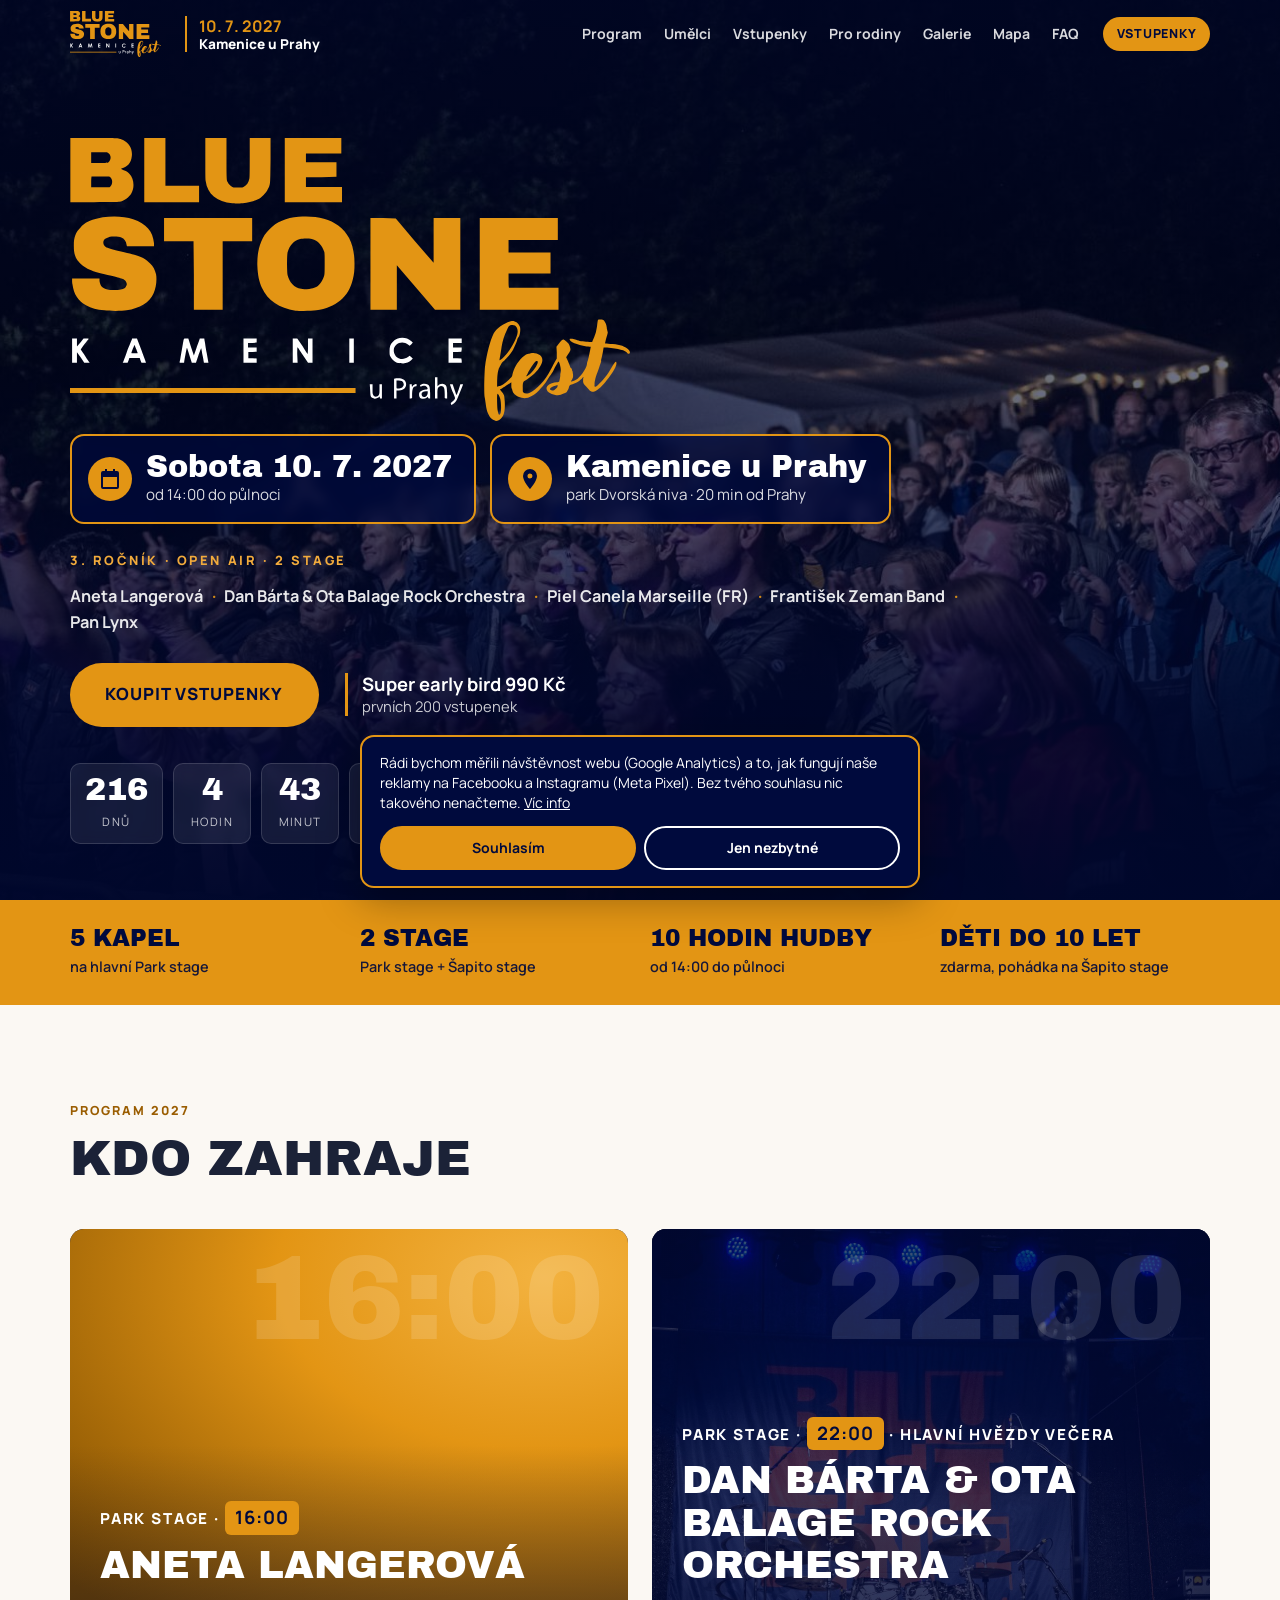
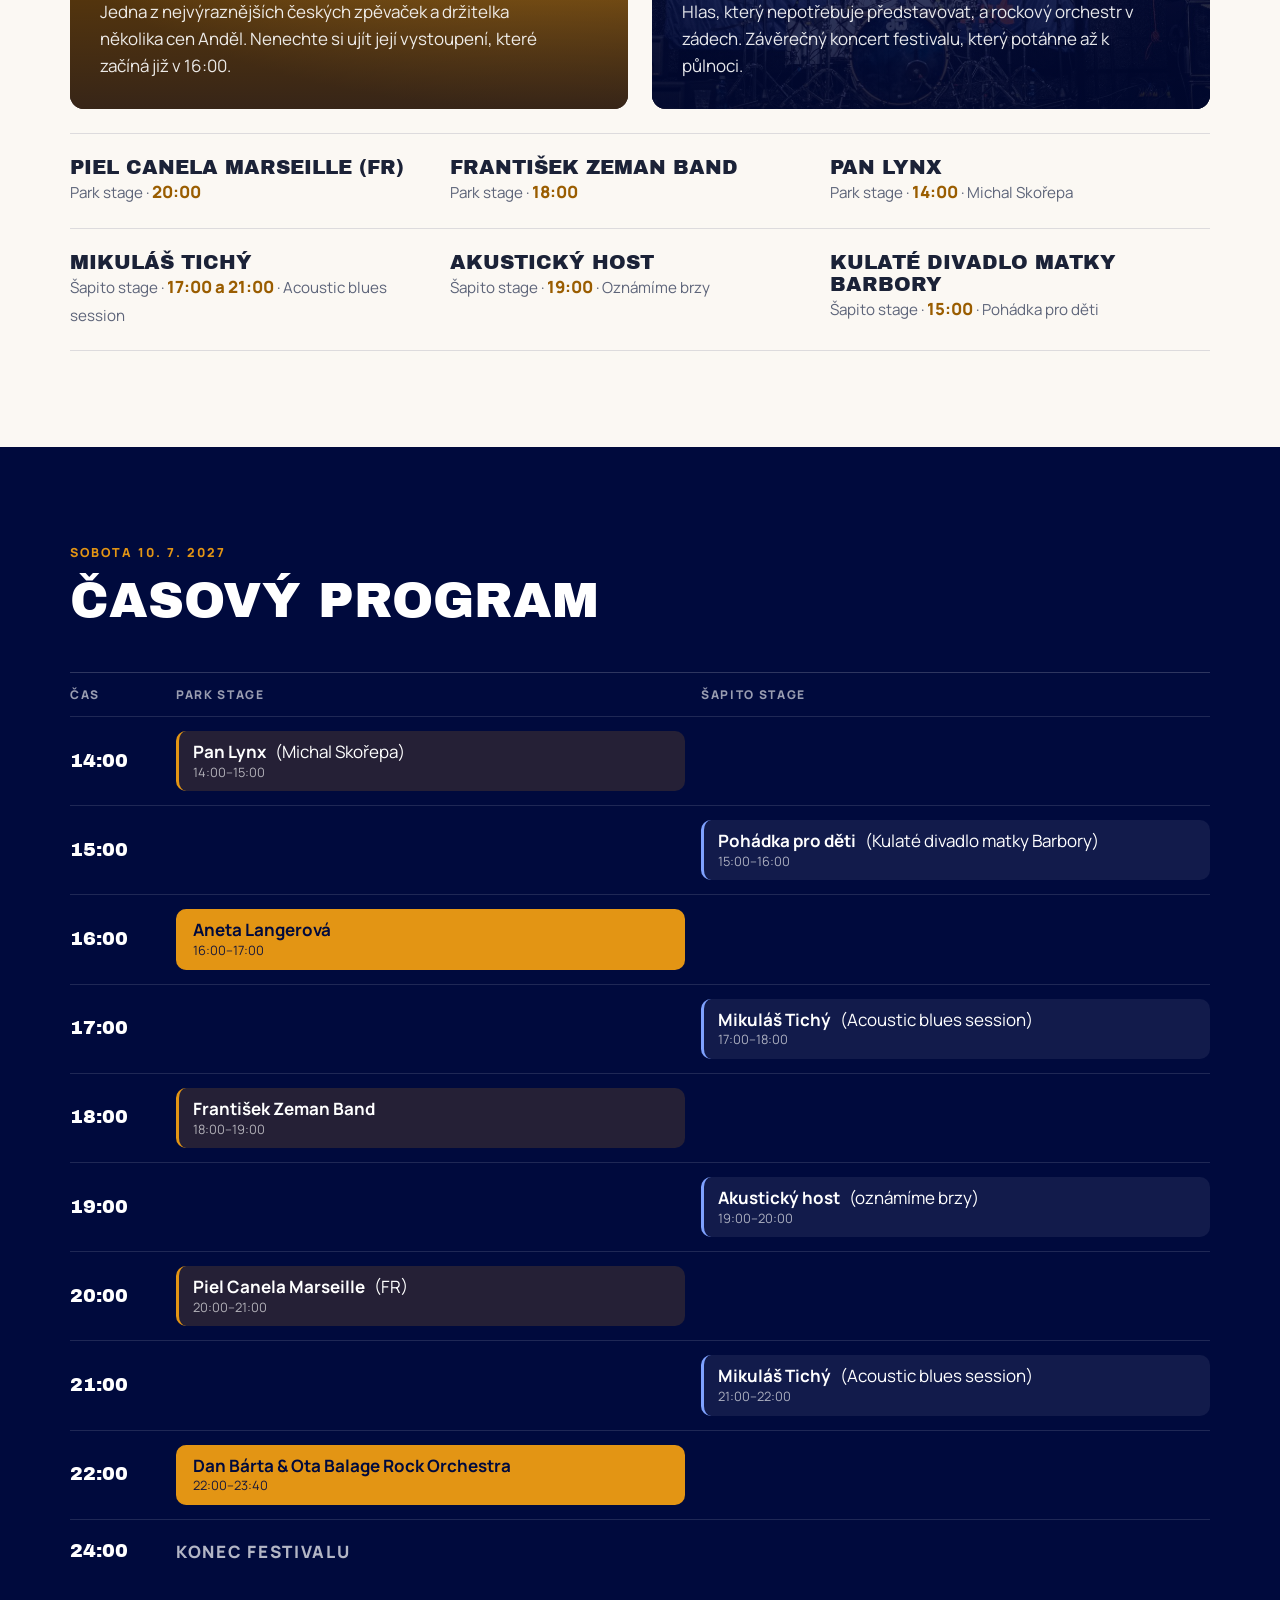
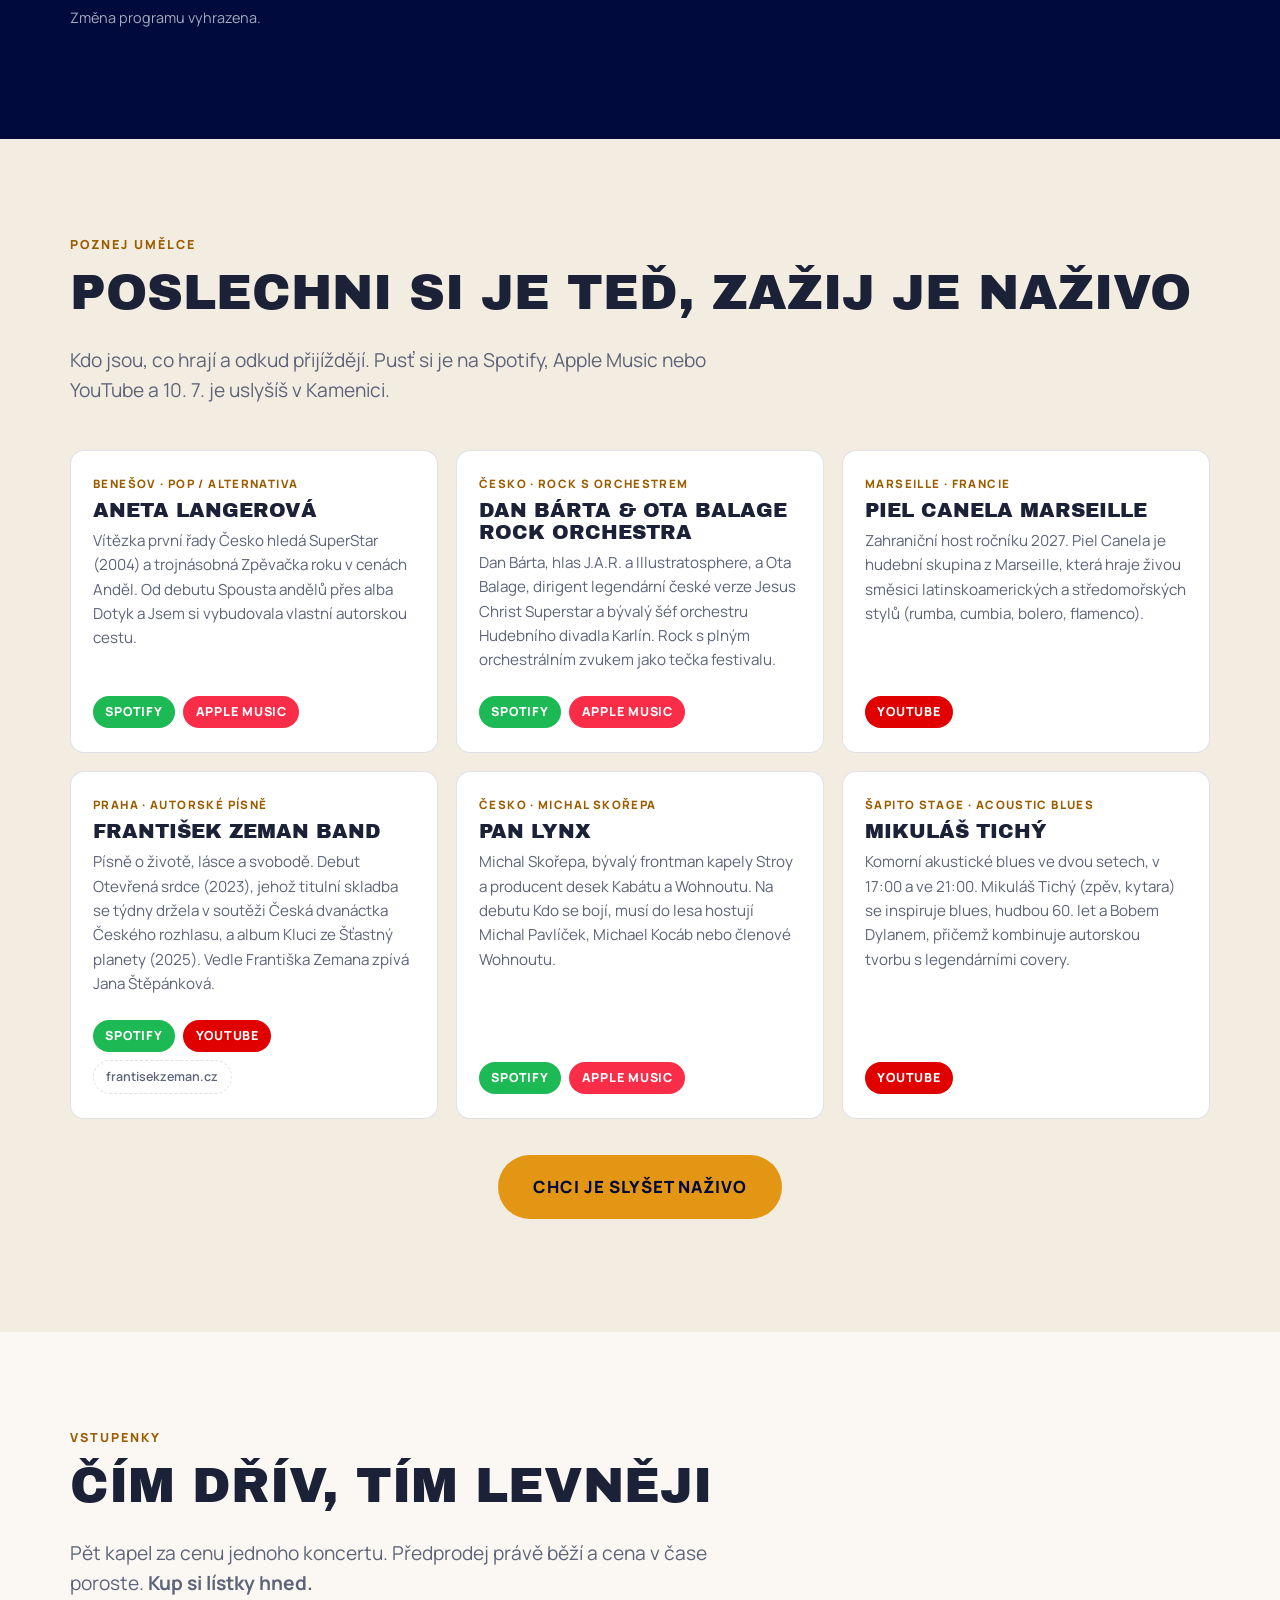
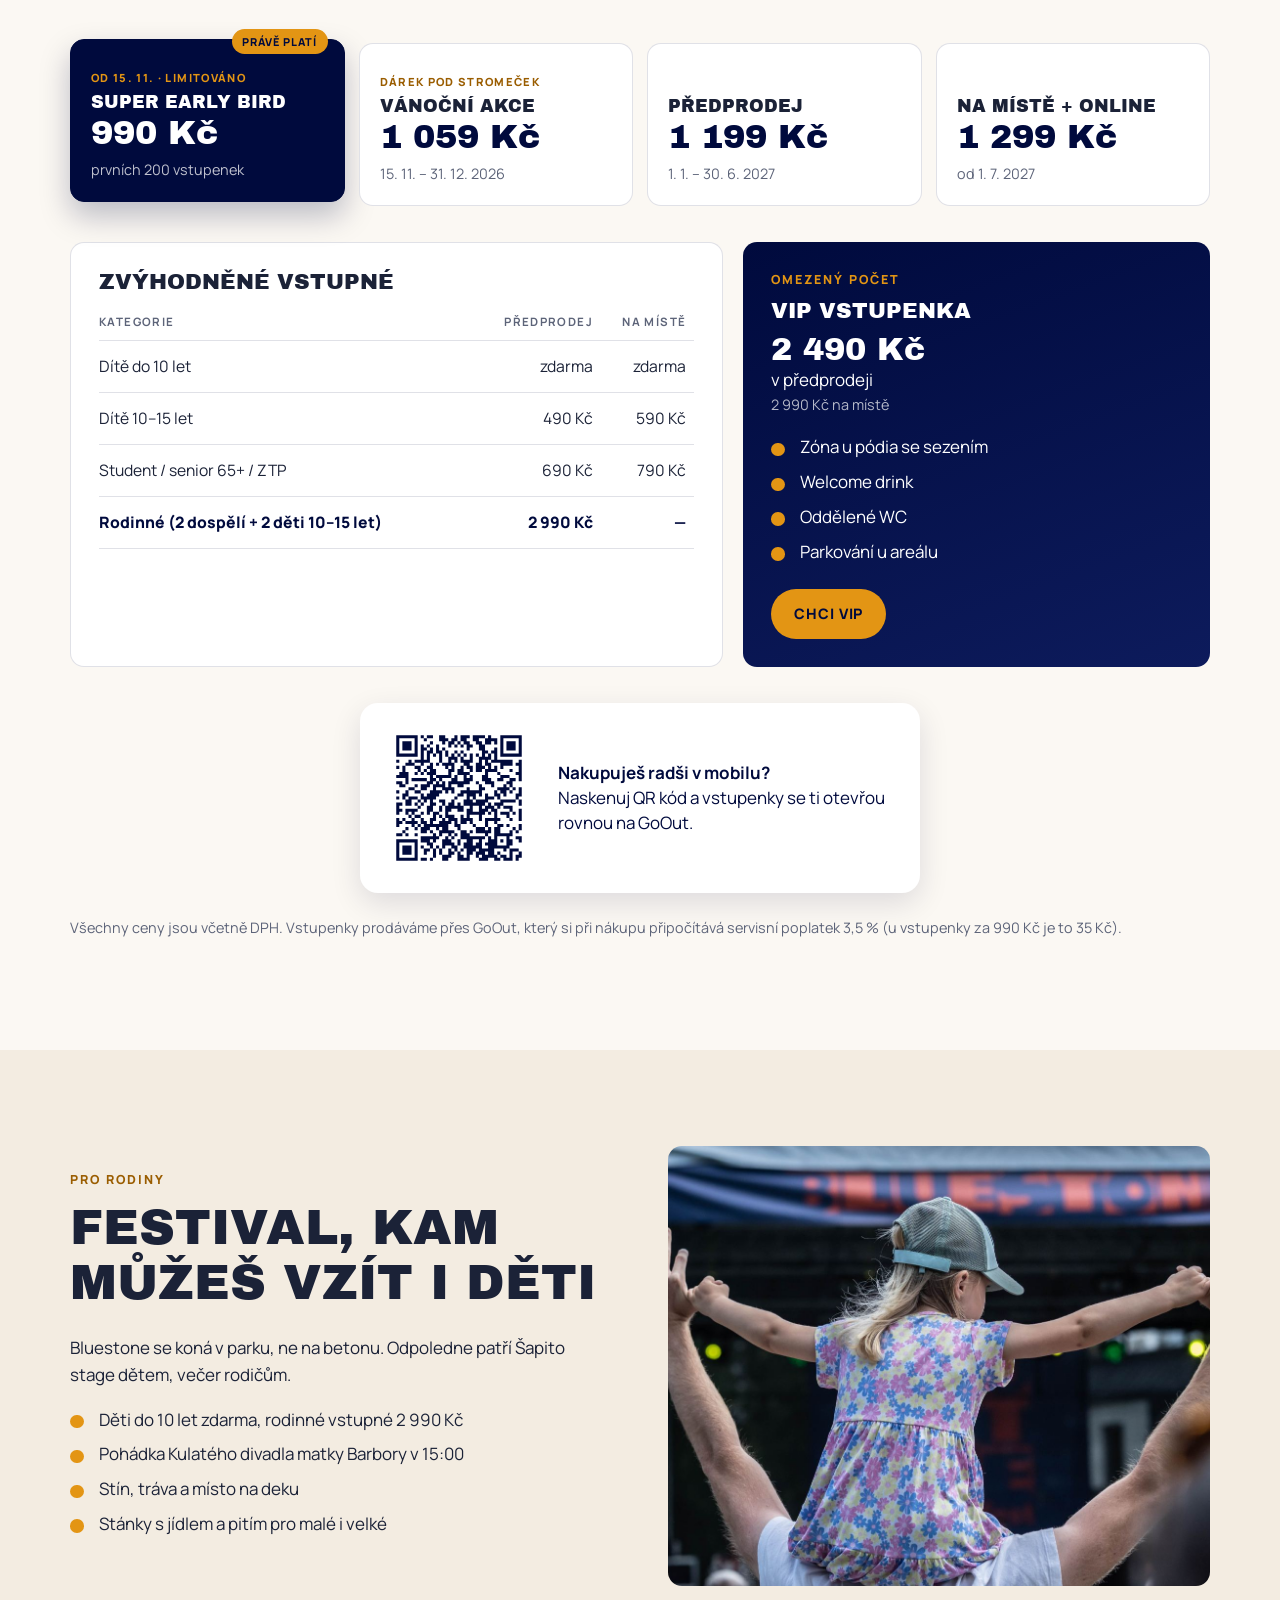
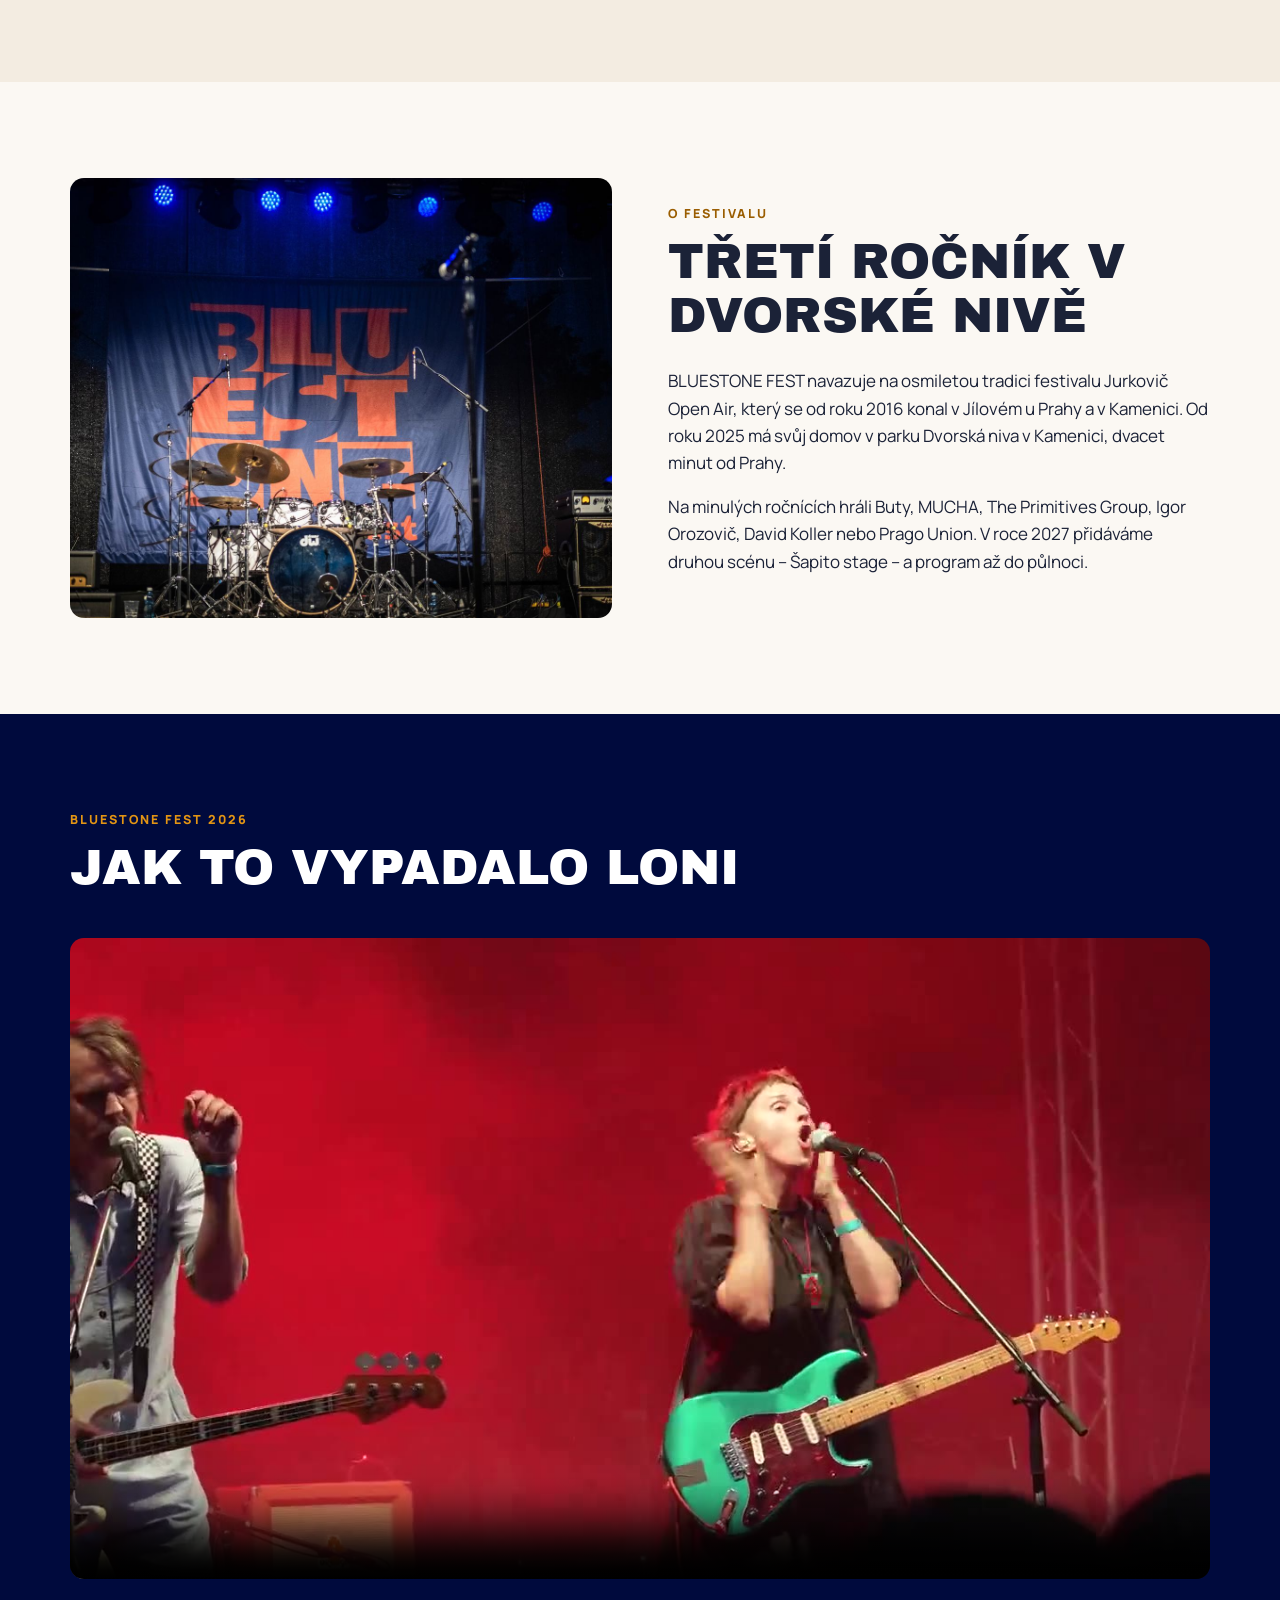
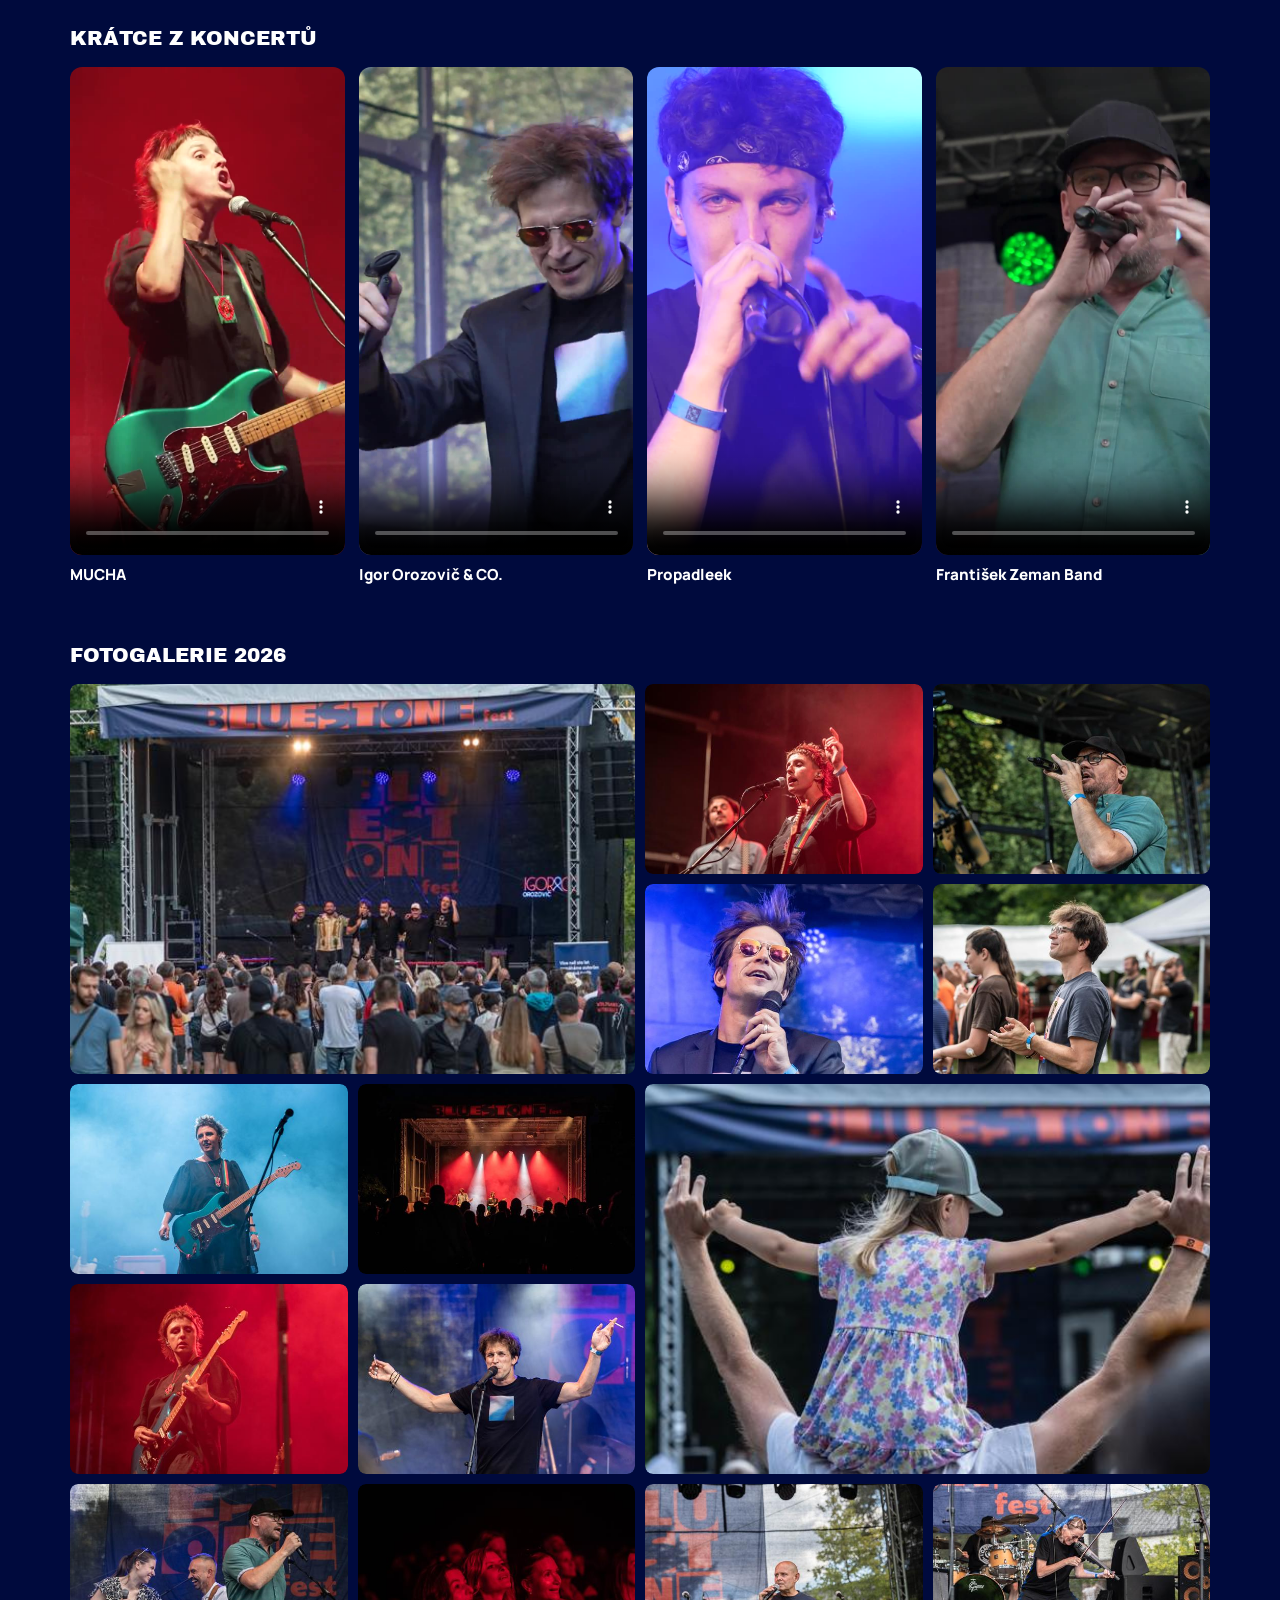
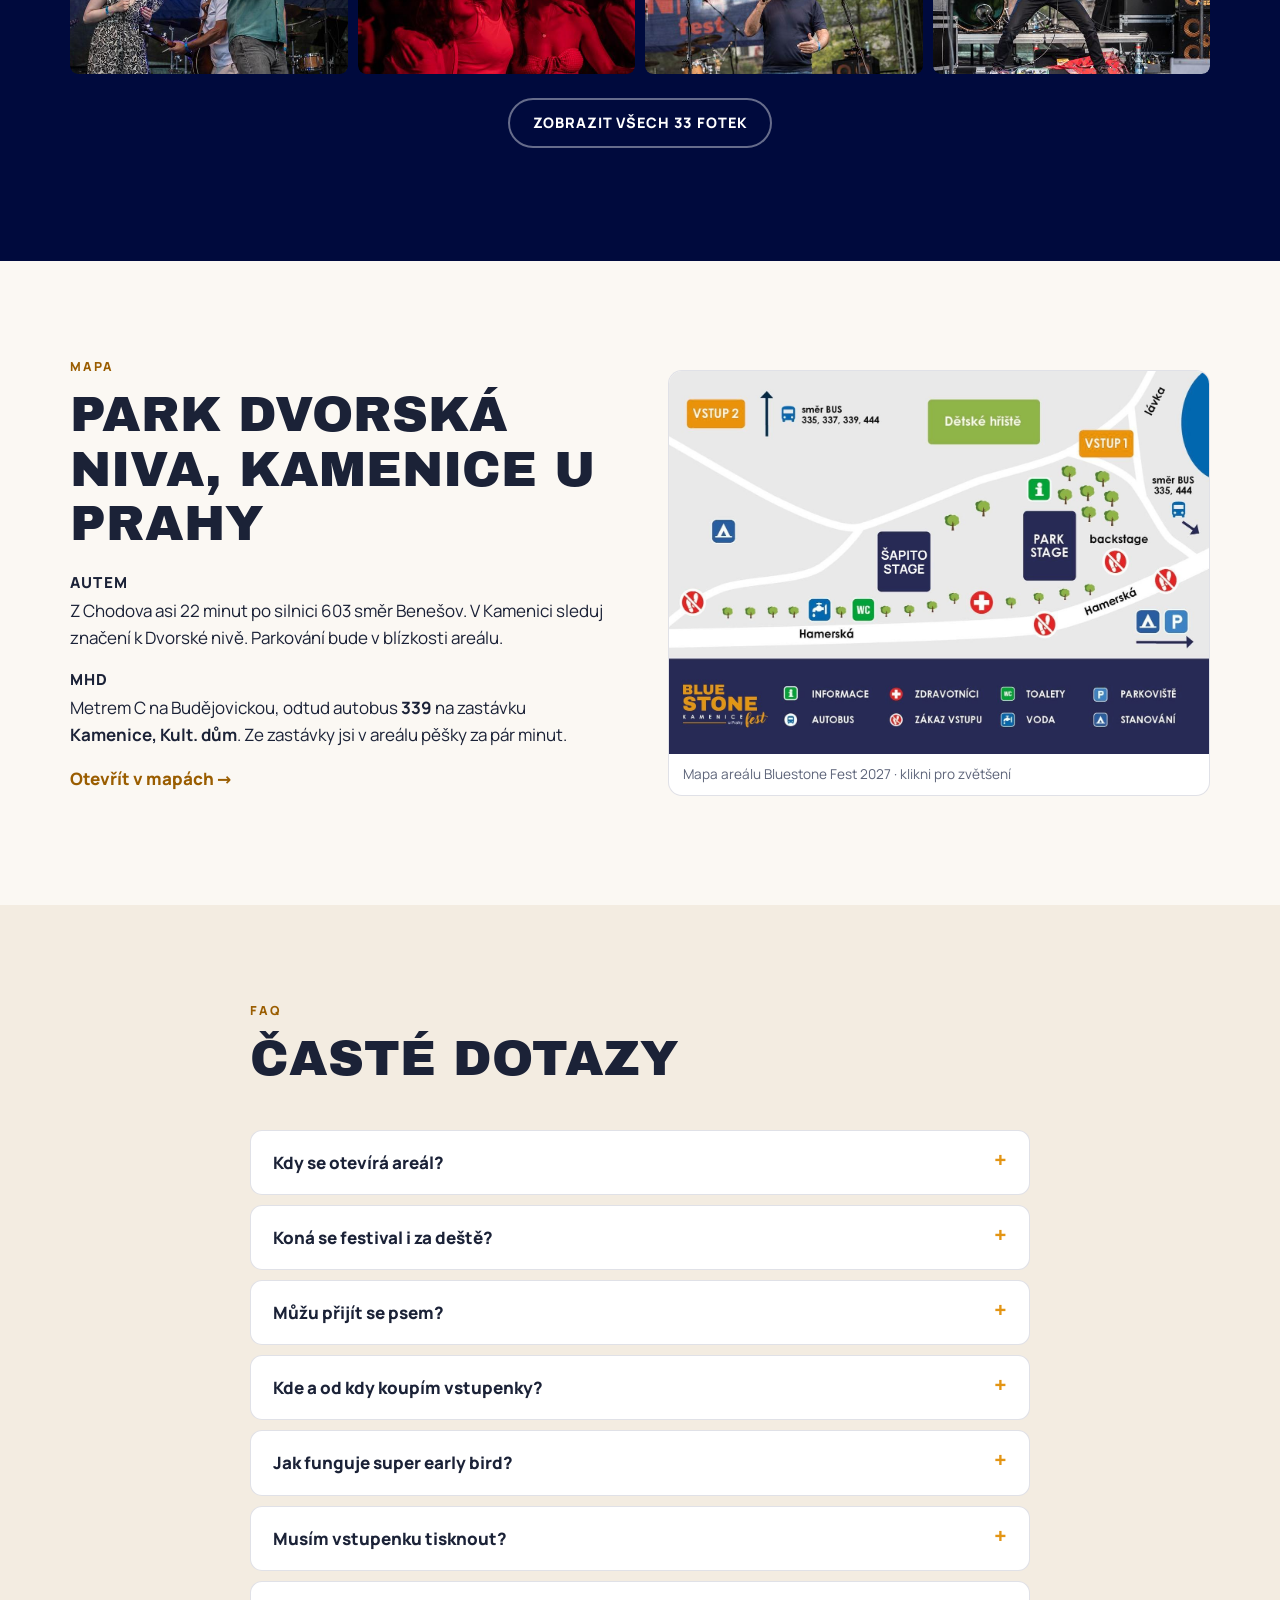
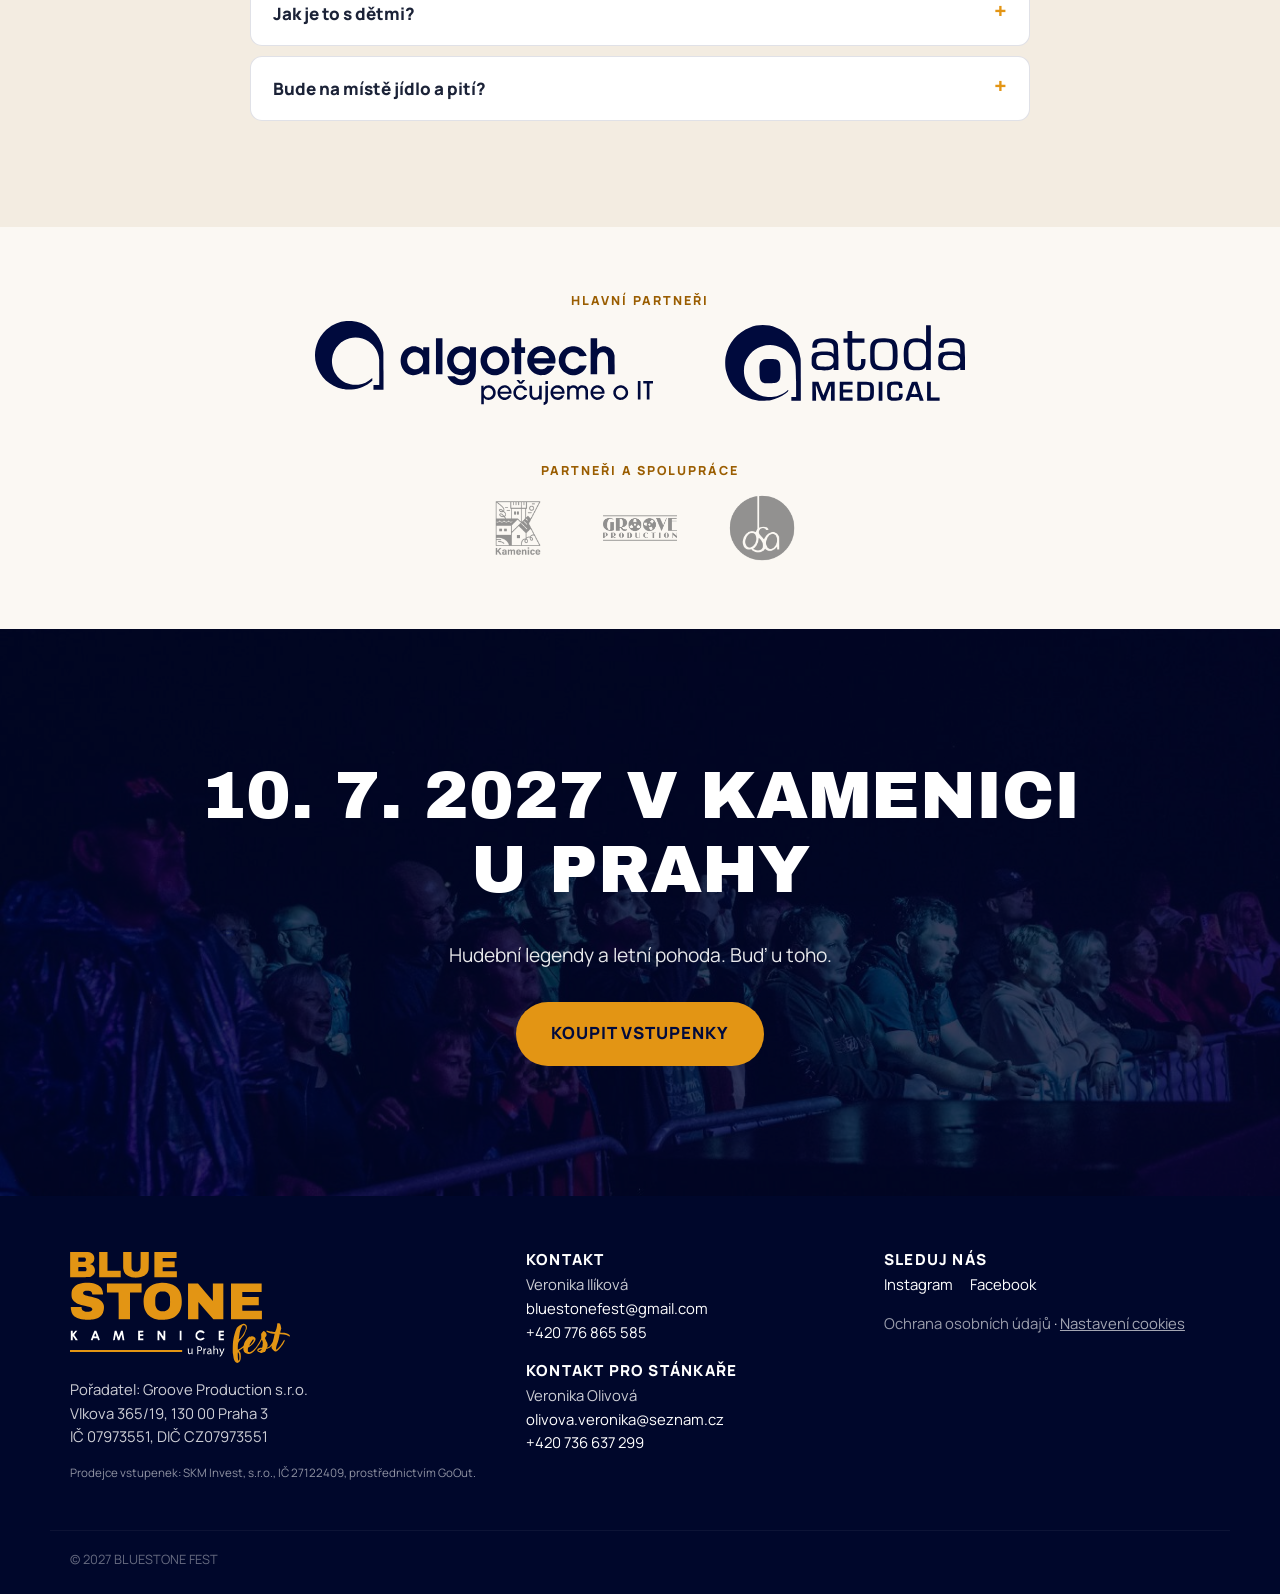
==== index.html @ d15784a5 "Mikuláš Tichý: představení a odkaz na YouTube Co-Authored-By: Claude Opus 5.5 <noreply@anthropic.com" ====
<!doctype html>
<html lang="cs">
<head>
<meta charset="utf-8">
<meta name="viewport" content="width=device-width, initial-scale=1">
<title>Bluestone Fest 2027 – hudební festival 10. 7. 2027, Kamenice u Prahy</title>
<meta name="description" content="Open-air festival v parku Dvorská niva v Kamenici u Prahy, sobota 10. 7. 2027. Aneta Langerová, Dan Bárta &amp; Ota Balage Rock Orchestra a další. Děti do 10 let zdarma.">
<link rel="canonical" href="https://bluestonefest.cz/">
<meta name="robots" content="index, follow, max-image-preview:large">
<meta property="og:locale" content="cs_CZ">
<meta property="og:site_name" content="Bluestone Fest">
<meta property="og:type" content="website">
<meta property="og:url" content="https://bluestonefest.cz/">
<meta property="og:title" content="Bluestone Fest 2027 · 10. 7. 2027 · Kamenice u Prahy">
<meta property="og:description" content="Aneta Langerová, Dan Bárta &amp; Ota Balage Rock Orchestra a další. Předprodej od 15. 11. 2026 v 8:00, super early bird 990 Kč – jen 200 vstupenek.">
<meta property="og:image" content="https://bluestonefest.cz/assets/og.jpg">
<meta property="og:image:width" content="1200">
<meta property="og:image:height" content="630">
<meta property="og:image:alt" content="Bluestone Fest 2027 – 10. 7. 2027, Kamenice u Prahy">
<meta name="twitter:card" content="summary_large_image">
<meta name="twitter:title" content="Bluestone Fest 2027 · 10. 7. 2027 · Kamenice u Prahy">
<meta name="twitter:description" content="Open-air festival v Dvorské nivě. Vstupenky od 990 Kč, předprodej od 15. 11. 2026.">
<meta name="twitter:image" content="https://bluestonefest.cz/assets/og.jpg">
<meta name="theme-color" content="#000a3d">
<link rel="icon" href="/assets/icons/icon-192.png" sizes="192x192" type="image/png">
<link rel="icon" href="/assets/icons/favicon-32.png" sizes="32x32" type="image/png">
<link rel="icon" href="/assets/favicon.svg" type="image/svg+xml">
<link rel="apple-touch-icon" href="assets/icons/apple-touch-icon.png">
<link rel="manifest" href="site.webmanifest">
<link rel="preload" as="image" href="assets/img/266.jpg">
<link rel="preload" href="assets/fonts/archivo-black-latin.woff2" as="font" type="font/woff2" crossorigin>
<link rel="preload" href="assets/fonts/manrope-latin.woff2" as="font" type="font/woff2" crossorigin>
<link rel="stylesheet" href="fonts.css?v=20261031">
<link rel="stylesheet" href="styles.css?v=20261114b">
<script type="application/ld+json">
{
 "@context": "https://schema.org",
 "@type": "MusicEvent",
 "name": "Bluestone Fest 2027",
 "url": "https://bluestonefest.cz/",
 "description": "3. ročník open-air hudebního festivalu v parku Dvorská niva v Kamenici u Prahy (okres Praha-východ), sobota 10. 7. 2027. Dvě stage, program od 14:00 do půlnoci, děti do 10 let zdarma, pohádka pro děti. Vstupenky prodává GoOut.",
 "startDate": "2027-07-10T14:00:00+02:00",
 "endDate": "2027-07-11T00:00:00+02:00",
 "eventStatus": "https://schema.org/EventScheduled",
 "eventAttendanceMode": "https://schema.org/OfflineEventAttendanceMode",
 "inLanguage": "cs",
 "location": {
  "@type": "Place",
  "name": "Park Dvorská niva",
  "address": {
   "@type": "PostalAddress",
   "addressLocality": "Kamenice",
   "postalCode": "251 68",
   "addressRegion": "Středočeský kraj",
   "addressCountry": "CZ"
  }
 },
 "image": [
  "https://bluestonefest.cz/assets/og.jpg",
  "https://bluestonefest.cz/assets/img/223.jpg"
 ],
 "performer": [
  {
   "@type": "Person",
   "name": "Aneta Langerová"
  },
  {
   "@type": "MusicGroup",
   "name": "Dan Bárta & Ota Balage Rock Orchestra"
  },
  {
   "@type": "MusicGroup",
   "name": "Piel Canela Marseille"
  },
  {
   "@type": "MusicGroup",
   "name": "František Zeman Band",
   "sameAs": [
    "https://frantisekzeman.cz",
    "https://open.spotify.com/artist/41SgSfjnSL9W93amyN30Qu"
   ]
  },
  {
   "@type": "MusicGroup",
   "name": "Pan Lynx"
  },
  {
   "@type": "Person",
   "name": "Mikuláš Tichý"
  }
 ],
 "organizer": {
  "@type": "Organization",
  "name": "Groove Production s.r.o.",
  "url": "https://bluestonefest.cz/",
  "email": "bluestonefest@gmail.com",
  "telephone": "+420776865585",
  "sameAs": [
   "https://www.facebook.com/bluestonefest",
   "https://www.instagram.com/bluestone_fest/"
  ]
 },
 "offers": [
  {
   "@type": "Offer",
   "name": "Super early bird (prvních 200 vstupenek)",
   "price": "990",
   "priceCurrency": "CZK",
   "validFrom": "2026-11-15T08:00:00+01:00",
   "validThrough": "2026-12-31T23:59:59+01:00",
   "availability": "https://schema.org/InStock",
   "url": "https://goout.net/cs/bluestone-fest/szlimpy/"
  },
  {
   "@type": "Offer",
   "name": "Vánoční akce",
   "price": "1059",
   "priceCurrency": "CZK",
   "validFrom": "2026-11-15T08:00:00+01:00",
   "validThrough": "2026-12-31T23:59:59+01:00",
   "availability": "https://schema.org/InStock",
   "url": "https://goout.net/cs/bluestone-fest/szlimpy/"
  },
  {
   "@type": "Offer",
   "name": "Předprodej",
   "price": "1199",
   "priceCurrency": "CZK",
   "validFrom": "2027-01-01T00:00:00+01:00",
   "validThrough": "2027-06-30T23:59:59+02:00",
   "availability": "https://schema.org/InStock",
   "url": "https://goout.net/cs/bluestone-fest/szlimpy/"
  },
  {
   "@type": "Offer",
   "name": "Na místě a online",
   "price": "1299",
   "priceCurrency": "CZK",
   "validFrom": "2027-07-01T00:00:00+02:00",
   "validThrough": "2027-07-10T23:59:59+02:00",
   "availability": "https://schema.org/InStock",
   "url": "https://goout.net/cs/bluestone-fest/szlimpy/"
  },
  {
   "@type": "Offer",
   "name": "VIP vstupenka",
   "price": "2490",
   "priceCurrency": "CZK",
   "validFrom": "2026-11-15T08:00:00+01:00",
   "validThrough": "2027-06-30T23:59:59+02:00",
   "availability": "https://schema.org/InStock",
   "url": "https://goout.net/cs/bluestone-fest/szlimpy/"
  },
  {
   "@type": "Offer",
   "name": "Rodinné vstupné (2 dospělí + 2 děti 10–15 let)",
   "price": "2990",
   "priceCurrency": "CZK",
   "validFrom": "2026-11-15T08:00:00+01:00",
   "validThrough": "2027-06-30T23:59:59+02:00",
   "availability": "https://schema.org/InStock",
   "url": "https://goout.net/cs/bluestone-fest/szlimpy/"
  },
  {
   "@type": "Offer",
   "name": "Dítě 10–15 let",
   "price": "490",
   "priceCurrency": "CZK",
   "validFrom": "2026-11-15T08:00:00+01:00",
   "validThrough": "2027-06-30T23:59:59+02:00",
   "availability": "https://schema.org/InStock",
   "url": "https://goout.net/cs/bluestone-fest/szlimpy/"
  },
  {
   "@type": "Offer",
   "name": "Student / senior 65+ / ZTP",
   "price": "690",
   "priceCurrency": "CZK",
   "validFrom": "2026-11-15T08:00:00+01:00",
   "validThrough": "2027-06-30T23:59:59+02:00",
   "availability": "https://schema.org/InStock",
   "url": "https://goout.net/cs/bluestone-fest/szlimpy/"
  }
 ],
 "isAccessibleForFree": false,
 "keywords": "Bluestone Fest, Bluestone festival, festival Kamenice, open-air festival u Prahy, Aneta Langerová, Dan Bárta"
}
</script>
<script type="application/ld+json">
{"@context": "https://schema.org", "@graph": [{"@type": "WebSite", "@id": "https://bluestonefest.cz/#web", "name": "Bluestone Fest", "alternateName": ["Bluestone festival", "Bluestone Fest Kamenice"], "url": "https://bluestonefest.cz/", "inLanguage": "cs", "publisher": {"@id": "https://bluestonefest.cz/#org"}}, {"@type": "Organization", "@id": "https://bluestonefest.cz/#org", "name": "Bluestone Fest", "url": "https://bluestonefest.cz/", "logo": "https://bluestonefest.cz/assets/icons/icon-192.png", "email": "bluestonefest@gmail.com",
  "telephone": "+420776865585", "sameAs": ["https://www.facebook.com/bluestonefest", "https://www.instagram.com/bluestone_fest/"]}]}
</script>
<script type="application/ld+json">
{"@context": "https://schema.org", "@type": "FAQPage", "mainEntity": [
  {"@type": "Question", "name": "Kdy se otevírá areál?", "acceptedAnswer": {"@type": "Answer", "text": "Program začíná ve 14:00. Přesný čas otevření brány zveřejníme v červnu 2027."}},
  {"@type": "Question", "name": "Koná se festival i za deště?", "acceptedAnswer": {"@type": "Answer", "text": "Ano, festival se koná za každého počasí. Šapito stage je pod stanem."}},
  {"@type": "Question", "name": "Můžu přijít se psem?", "acceptedAnswer": {"@type": "Answer", "text": "Domlouváme s městem Kamenice, informaci doplníme."}},
  {"@type": "Question", "name": "Kde a od kdy koupím vstupenky?", "acceptedAnswer": {"@type": "Answer", "text": "Předprodej startuje 15. 11. 2026 v 8:00 a vstupenky prodáváme přes GoOut. Odkaz na nákup najdeš na bluestonefest.cz v sekci Vstupenky."}},
  {"@type": "Question", "name": "Jak funguje super early bird?", "acceptedAnswer": {"@type": "Answer", "text": "Od 15. 11. 2026 stojí prvních 200 vstupenek 990 Kč. Po vyprodání limitu platí cena vánoční akce 1 059 Kč do 31. 12. 2026."}},
  {"@type": "Question", "name": "Musím vstupenku tisknout?", "acceptedAnswer": {"@type": "Answer", "text": "Nemusíš. Vstupenka ti přijde e-mailem jako PDF a u vstupu ji stačí ukázat v mobilu."}},
  {"@type": "Question", "name": "Jak je to s dětmi?", "acceptedAnswer": {"@type": "Answer", "text": "Děti do 10 let mají vstup zdarma. Pro děti od 10 do 15 let je zlevněná vstupenka za 490 Kč v předprodeji. Pro 2 dospělé a 2 děti od 10 do 15 let je rodinné vstupné za 2 990 Kč. Odpoledne je pro děti připravená pohádka na Šapito stage."}},
  {"@type": "Question", "name": "Bude na místě jídlo a pití?", "acceptedAnswer": {"@type": "Answer", "text": "Ano, stánky s jídlem a pitím všeho druhu, pro malé i velké."}}
]}
</script>
</head>
<body>

<header class="nav" id="top">
  <div class="wrap nav__in">
    <a href="#top" class="brand" aria-label="Bluestone Fest – na začátek"><img src="assets/logo.svg" alt="Bluestone Fest" width="92" height="46"></a>
    <a href="#misto" class="nav__date" aria-label="Sobota 10. 7. 2027, Kamenice u Prahy"><b>10. 7. 2027</b>Kamenice u Prahy</a>
    <nav class="nav__links" aria-label="Hlavní menu">
      <a href="#lineup">Program</a>
      <a href="#umelci">Umělci</a>
      <a href="#vstupenky">Vstupenky</a>
      <a href="#rodiny">Pro rodiny</a>
      <a href="#galerie">Galerie</a>
      <a href="#misto">Mapa</a>
      <a href="#faq">FAQ</a>
    </nav>
    <a class="btn btn--sm" data-ticket href="#predprodej">Předprodej 15. 11.</a>
    <button class="nav__burger" aria-label="Otevřít menu" aria-expanded="false"><span></span><span></span></button>
  </div>
</header>

<main>

<!-- HERO -->
<section class="hero">
  <div class="hero__bg" style="background-image:url('assets/img/266.jpg')"></div>
  <div class="wrap hero__in">
    <h1 class="hero__logo"><img src="assets/logo.svg" alt="Bluestone Fest 2027 – hudební festival 10. 7. 2027 v Kamenici u Prahy" width="560" height="283"></h1>
    <div class="ww">
      <div class="ww__item"><span class="ww__ico"><svg viewBox="0 0 24 24" width="24" height="24" fill="currentColor" aria-hidden="true"><path d="M7 2v2H5a2 2 0 0 0-2 2v14a2 2 0 0 0 2 2h14a2 2 0 0 0 2-2V6a2 2 0 0 0-2-2h-2V2h-2v2H9V2H7zm12 8v10H5V10h14z"/></svg></span><div><b>Sobota 10. 7. 2027</b><span>od 14:00 do půlnoci</span></div></div>
      <a class="ww__item" href="#misto"><span class="ww__ico"><svg viewBox="0 0 24 24" width="24" height="24" fill="currentColor" aria-hidden="true"><path d="M12 2a7 7 0 0 0-7 7c0 5.25 7 13 7 13s7-7.75 7-13a7 7 0 0 0-7-7zm0 9.5A2.5 2.5 0 1 1 12 6.5a2.5 2.5 0 0 1 0 5z"/></svg></span><div><b>Kamenice u Prahy</b><span>park Dvorská niva · 20 min od Prahy</span></div></a>
    </div>
    <p class="hero__kicker">3. ročník · open air · 2 stage</p>
    <p class="hero__heads">Aneta Langerová <i>·</i> Dan Bárta &amp; Ota Balage Rock Orchestra <i>·</i> Piel Canela Marseille (FR) <i>·</i> František Zeman Band <i>·</i> Pan Lynx</p>
    <div class="hero__cta">
      <a class="btn btn--big" data-ticket href="#predprodej">Chci vědět o předprodeji</a>
      <div class="hero__offer" data-phase-banner>
        <b>Předprodej od 15. 11. 2026 v 8:00</b>
        <span>super early bird 990 Kč · jen 200 vstupenek</span>
      </div>
    </div>
    <div class="count" aria-label="Odpočet do festivalu">
      <div><b data-cd="d">–</b><span>dnů</span></div>
      <div><b data-cd="h">–</b><span>hodin</span></div>
      <div><b data-cd="m">–</b><span>minut</span></div>
      <div><b data-cd="s">–</b><span>vteřin</span></div>
    </div>
  </div>
</section>

<!-- VALUE STRIP -->
<section class="strip">
  <div class="wrap strip__in">
    <div><b>5 kapel</b><span>na hlavní Park stage</span></div>
    <div><b>2 stage</b><span>Park stage + Šapito stage</span></div>
    <div><b>10 hodin hudby</b><span>od 14:00 do půlnoci</span></div>
    <div><b>Děti do 10 let</b><span>zdarma, pohádka na Šapito stage</span></div>
  </div>
</section>

<!-- LINEUP -->
<section class="sec" id="lineup">
  <div class="wrap">
    <header class="sec__head">
      <p class="eyebrow">Program 2027</p>
      <h2>Kdo zahraje</h2>
    </header>

    <div class="heads">
      <article class="head head--a">
        <div class="head__img head__img--a"></div>
        <div class="head__txt">
          <p class="head__time">Park stage · <strong>16:00</strong></p>
          <h3>Aneta Langerová</h3>
          <p>Jedna z nejvýraznějších českých zpěvaček a držitelka několika cen Anděl. Nenechte si ujít její vystoupení, které začíná již v 16:00.</p>
        </div>
      </article>
      <article class="head head--b">
        <div class="head__img head__img--b"></div>
        <div class="head__txt">
          <p class="head__time">Park stage · <strong>22:00</strong> · hlavní hvězdy večera</p>
          <h3>Dan Bárta &amp; Ota Balage Rock Orchestra</h3>
          <p>Hlas, který nepotřebuje představovat, a rockový orchestr v zádech. Závěrečný koncert festivalu, který potáhne až k půlnoci.</p>
        </div>
      </article>
    </div>

    <ul class="acts">
      <li><b>Piel Canela Marseille (FR)</b><span>Park stage · <strong>20:00</strong></span></li>
      <li><b>František Zeman Band</b><span>Park stage · <strong>18:00</strong></span></li>
      <li><b>Pan Lynx</b><span>Park stage · <strong>14:00</strong> · Michal Skořepa</span></li>
      <li><b>Mikuláš Tichý</b><span>Šapito stage · <strong>17:00 a 21:00</strong> · Acoustic blues session</span></li>
      <li><b>Akustický host</b><span>Šapito stage · <strong>19:00</strong> · Oznámíme brzy</span></li>
      <li><b>Kulaté divadlo matky Barbory</b><span>Šapito stage · <strong>15:00</strong> · Pohádka pro děti</span></li>
    </ul>
  </div>
</section>

<!-- PROGRAM -->
<section class="sec sec--dark" id="program">
  <div class="wrap">
    <header class="sec__head">
      <p class="eyebrow">Sobota 10. 7. 2027</p>
      <h2>Časový program</h2>
    </header>
    <div class="tt" role="table" aria-label="Časový program festivalu">
      <div class="tt__cols" role="row">
        <span role="columnheader">Čas</span>
        <span role="columnheader">Park stage</span>
        <span role="columnheader">Šapito stage</span>
      </div>
      <div class="tt__row" role="row"><time role="cell">14:00</time><div role="cell" class="tt__a"><b>Pan Lynx</b> (Michal Skořepa)<small>14:00–15:00</small></div><div role="cell"></div></div>
      <div class="tt__row" role="row"><time role="cell">15:00</time><div role="cell"></div><div role="cell" class="tt__b"><b>Pohádka pro děti</b> (Kulaté divadlo matky Barbory)<small>15:00–16:00</small></div></div>
      <div class="tt__row" role="row"><time role="cell">16:00</time><div role="cell" class="tt__a tt__hl"><b>Aneta Langerová</b><small>16:00–17:00</small></div><div role="cell"></div></div>
      <div class="tt__row" role="row"><time role="cell">17:00</time><div role="cell"></div><div role="cell" class="tt__b"><b>Mikuláš Tichý</b> (Acoustic blues session)<small>17:00–18:00</small></div></div>
      <div class="tt__row" role="row"><time role="cell">18:00</time><div role="cell" class="tt__a"><b>František Zeman Band</b><small>18:00–19:00</small></div><div role="cell"></div></div>
      <div class="tt__row" role="row"><time role="cell">19:00</time><div role="cell"></div><div role="cell" class="tt__b"><b>Akustický host</b> (oznámíme brzy)<small>19:00–20:00</small></div></div>
      <div class="tt__row" role="row"><time role="cell">20:00</time><div role="cell" class="tt__a"><b>Piel Canela Marseille</b> (FR)<small>20:00–21:00</small></div><div role="cell"></div></div>
      <div class="tt__row" role="row"><time role="cell">21:00</time><div role="cell"></div><div role="cell" class="tt__b"><b>Mikuláš Tichý</b> (Acoustic blues session)<small>21:00–22:00</small></div></div>
      <div class="tt__row" role="row"><time role="cell">22:00</time><div role="cell" class="tt__a tt__hl"><b>Dan Bárta &amp; Ota Balage Rock Orchestra</b><small>22:00–23:40</small></div><div role="cell"></div></div>
      <div class="tt__row tt__end" role="row"><time role="cell">24:00</time><div role="cell">Konec festivalu</div><div role="cell"></div></div>
    </div>
    <p class="note">Změna programu vyhrazena.</p>
  </div>
</section>

<!-- ARTISTS -->
<section class="sec sec--sand" id="umelci">
  <div class="wrap">
    <header class="sec__head">
      <p class="eyebrow">Poznej umělce</p>
      <h2>Poslechni si je teď, zažij je naživo</h2>
      <p class="lead">Kdo jsou, co hrají a odkud přijíždějí. Pusť si je na Spotify, Apple Music nebo YouTube a 10. 7. je uslyšíš v Kamenici.</p>
    </header>
    <div class="artists">
      <article class="artist">
        <p class="artist__tag">Benešov · pop / alternativa</p>
        <h3>Aneta Langerová</h3>
        <p>Vítězka první řady Česko hledá SuperStar (2004) a trojnásobná Zpěvačka roku v cenách Anděl. Od debutu Spousta andělů přes alba Dotyk a Jsem si vybudovala vlastní autorskou cestu.</p>
        <div class="artist__links"><a class="lnk lnk--sp" href="https://open.spotify.com/search/Aneta%20Langerov%C3%A1" target="_blank" rel="noopener">Spotify</a><a class="lnk lnk--am" href="https://music.apple.com/cz/artist/aneta-langerov%C3%A1/159351699" target="_blank" rel="noopener">Apple Music</a></div>
      </article>
      <article class="artist">
        <p class="artist__tag">Česko · rock s orchestrem</p>
        <h3>Dan Bárta &amp; Ota Balage Rock Orchestra</h3>
        <p>Dan Bárta, hlas J.A.R. a Illustratosphere, a Ota Balage, dirigent legendární české verze Jesus Christ Superstar a bývalý šéf orchestru Hudebního divadla Karlín. Rock s plným orchestrálním zvukem jako tečka festivalu.</p>
        <div class="artist__links"><a class="lnk lnk--sp" href="https://open.spotify.com/search/Dan%20B%C3%A1rta" target="_blank" rel="noopener">Spotify</a><a class="lnk lnk--am" href="https://music.apple.com/cz/search?term=Dan%20B%C3%A1rta" target="_blank" rel="noopener">Apple Music</a></div>
      </article>
      <article class="artist">
        <p class="artist__tag">Marseille · Francie</p>
        <h3>Piel Canela Marseille</h3>
        <p>Zahraniční host ročníku 2027. Piel Canela je hudební skupina z Marseille, která hraje živou směsici latinskoamerických a středomořských stylů (rumba, cumbia, bolero, flamenco).</p>
        <div class="artist__links"><a class="lnk" style="background:#e00000" href="https://www.youtube.com/watch?v=KZGg4m2XNzM" target="_blank" rel="noopener">YouTube</a></div>
      </article>
      <article class="artist">
        <p class="artist__tag">Praha · autorské písně</p>
        <h3>František Zeman Band</h3>
        <p>Písně o životě, lásce a svobodě. Debut Otevřená srdce (2023), jehož titulní skladba se týdny držela v soutěži Česká dvanáctka Českého rozhlasu, a album Kluci ze Šťastný planety (2025). Vedle Františka Zemana zpívá Jana Štěpánková.</p>
        <div class="artist__links"><a class="lnk lnk--sp" href="https://open.spotify.com/artist/41SgSfjnSL9W93amyN30Qu" target="_blank" rel="noopener">Spotify</a><a class="lnk" style="background:#e00000" href="https://www.youtube.com/channel/UCI8yUsdPgnI4yjeiN0zwKvA" target="_blank" rel="noopener">YouTube</a><a class="lnk lnk--soon" href="https://frantisekzeman.cz" target="_blank" rel="noopener">frantisekzeman.cz</a></div>
      </article>
      <article class="artist">
        <p class="artist__tag">Česko · Michal Skořepa</p>
        <h3>Pan Lynx</h3>
        <p>Michal Skořepa, bývalý frontman kapely Stroy a producent desek Kabátu a Wohnoutu. Na debutu Kdo se bojí, musí do lesa hostují Michal Pavlíček, Michael Kocáb nebo členové Wohnoutu.</p>
        <div class="artist__links"><a class="lnk lnk--sp" href="https://open.spotify.com/search/Pan%20Lynx" target="_blank" rel="noopener">Spotify</a><a class="lnk lnk--am" href="https://music.apple.com/cz/search?term=Pan%20Lynx" target="_blank" rel="noopener">Apple Music</a></div>
      </article>
      <article class="artist">
        <p class="artist__tag">Šapito stage · acoustic blues</p>
        <h3>Mikuláš Tichý</h3>
        <p>Komorní akustické blues ve dvou setech, v 17:00 a ve 21:00. Mikuláš Tichý (zpěv, kytara) se inspiruje blues, hudbou 60. let a Bobem Dylanem, přičemž kombinuje autorskou tvorbu s legendárními covery.</p>
        <div class="artist__links"><a class="lnk" style="background:#e00000" href="https://www.youtube.com/watch?v=72lNBRqxjF4" target="_blank" rel="noopener">YouTube</a></div>
      </article>
    </div>
    <p class="center"><a class="btn btn--big" data-ticket href="#predprodej">Chci je slyšet naživo</a></p>
  </div>
</section>

<!-- TICKETS -->
<section class="sec" id="vstupenky">
  <div class="wrap">
    <header class="sec__head">
      <p class="eyebrow">Vstupenky</p>
      <h2>Čím dřív, tím levněji</h2>
      <p class="lead">Pět kapel za cenu jednoho koncertu. Předprodej začíná <strong>15. 11. 2026 v 8:00</strong>. Cena v čase poroste, neváhej a kup si lístky hned.</p>
    </header>

    <div class="signup" id="predprodej">
      <div class="signup__txt">
        <p class="eyebrow">Start předprodeje 15. 11. 2026 v 8:00</p>
        <h3>Chceš lístky mezi prvními?</h3>
        <p>Nech nám e-mail a ozveme se ti, jakmile předprodej spustíme. Super early bird za 990 Kč je jen pro prvních 200 lidí.</p>
      </div>
      <form class="signup__form" data-signup action="https://script.google.com/macros/s/AKfycbxwUANpuI0SbvmZ2tTiHzQUFEW7sZBiCNBO9zXqb0MHmBhKYmbKO6TqDb_tZFCtmSps/exec" method="POST">
        <input type="text" name="_honey" tabindex="-1" autocomplete="off" class="signup__hp" aria-hidden="true">
        <div class="signup__row">
          <label class="sr" for="su-name">Jméno</label>
          <input id="su-name" type="text" name="jmeno" placeholder="Jméno" autocomplete="name">
          <label class="sr" for="su-email">E-mail</label>
          <input id="su-email" type="email" name="email" placeholder="tvůj@e-mail.cz" required autocomplete="email">
          <button class="btn" type="submit">Dej mi vědět</button>
        </div>
        <label class="signup__ok"><input type="checkbox" name="souhlas" value="ano" required> Souhlasím, aby mě pořadatel kontaktoval ohledně předprodeje vstupenek Bluestone Fest 2027. E-mail nepředáme třetím stranám. <a href="ochrana-osobnich-udaju.html">Ochrana osobních údajů</a></label>
        <p class="signup__msg" data-signup-msg role="status" aria-live="polite"></p>
      </form>
    </div>

    <ol class="waves" data-waves>
      <li data-from="2026-11-15" data-to="2026-12-31">
        <span class="waves__tag">Od 15. 11. · limitováno</span>
        <h3>Super early bird</h3>
        <p class="waves__price">990 Kč</p>
        <p class="waves__when">prvních 200 vstupenek</p>
      </li>
      <li data-from="2026-11-15" data-to="2026-12-31">
        <span class="waves__tag">Dárek pod stromeček</span>
        <h3>Vánoční akce</h3>
        <p class="waves__price">1 059 Kč</p>
        <p class="waves__when">15. 11. – 31. 12. 2026</p>
      </li>
      <li data-from="2027-01-01" data-to="2027-06-30">
        <span class="waves__tag">&nbsp;</span>
        <h3>Předprodej</h3>
        <p class="waves__price">1 199 Kč</p>
        <p class="waves__when">1. 1. – 30. 6. 2027</p>
      </li>
      <li data-from="2027-07-01" data-to="2027-07-10">
        <span class="waves__tag">&nbsp;</span>
        <h3>Na místě + online</h3>
        <p class="waves__price">1 299 Kč</p>
        <p class="waves__when">od 1. 7. 2027</p>
      </li>
    </ol>

    <div class="prices">
      <div class="card">
        <h3>Zvýhodněné vstupné</h3>
        <table class="ptable">
          <thead><tr><th>Kategorie</th><th>Předprodej</th><th>Na místě</th></tr></thead>
          <tbody>
            <tr><td>Dítě do 10 let</td><td>zdarma</td><td>zdarma</td></tr>
            <tr><td>Dítě 10–15 let</td><td>490 Kč</td><td>590 Kč</td></tr>
            <tr><td>Student / senior 65+ / ZTP</td><td>690 Kč</td><td>790 Kč</td></tr>
            <tr class="ptable__hl"><td>Rodinné (2 dospělí + 2 děti 10–15 let)</td><td>2 990 Kč</td><td>—</td></tr>
          </tbody>
        </table>
      </div>
      <div class="card card--vip">
        <p class="eyebrow">Omezený počet</p>
        <h3>VIP vstupenka</h3>
        <p class="vip__price"><b>2 490 Kč</b> v předprodeji <span>2 990 Kč na místě</span></p>
        <ul class="ticks">
          <li>Zóna u pódia se sezením</li>
          <li>Welcome drink</li>
          <li>Oddělené WC</li>
          <li>Parkování u areálu</li>
        </ul>
        <a class="btn" data-ticket href="#predprodej">Chci VIP</a>
      </div>
    </div>

    <div class="qrbuy" data-qr>
      <img src="assets/qr-goout.svg" alt="QR kód na nákup vstupenek Bluestone Fest 2027 na GoOut" width="150" height="150">
      <p><b>Nakupuješ radši v mobilu?</b><br>Naskenuj QR kód a vstupenky se ti otevřou rovnou na GoOut.</p>
    </div>

    <p class="note">Všechny ceny jsou včetně DPH. Vstupenky prodáváme přes GoOut, který si při nákupu připočítává servisní poplatek 3,5 % (u vstupenky za 990 Kč je to 35 Kč).</p>
  </div>
</section>

<!-- FAMILIES -->
<section class="sec sec--sand" id="rodiny">
  <div class="wrap split">
    <div>
      <p class="eyebrow">Pro rodiny</p>
      <h2>Festival, kam můžeš vzít i děti</h2>
      <p>Bluestone se koná v parku, ne na betonu. Odpoledne patří Šapito stage dětem, večer rodičům.</p>
      <ul class="ticks">
        <li>Děti do 10 let zdarma, rodinné vstupné 2 990 Kč</li>
        <li>Pohádka Kulatého divadla matky Barbory v 15:00</li>
        <li>Stín, tráva a místo na deku</li>
        <li>Stánky s jídlem a pitím pro malé i velké</li>
      </ul>
    </div>
    <div class="split__img" style="background-image:url('assets/foto2026/130.jpg')" role="img" aria-label="Holčička na ramenou táty tančí pod pódiem"></div>
  </div>
</section>

<!-- ABOUT -->
<section class="sec" id="o-festivalu">
  <div class="wrap split split--rev">
    <div class="split__img" style="background-image:url('assets/img/223.jpg')" role="img" aria-label="Hlavní pódium Bluestone Fest"></div>
    <div>
      <p class="eyebrow">O festivalu</p>
      <h2>Třetí ročník v Dvorské nivě</h2>
      <p>BLUESTONE FEST navazuje na osmiletou tradici festivalu Jurkovič Open Air, který se od roku 2016 konal v Jílovém u Prahy a v Kamenici. Od roku 2025 má svůj domov v parku Dvorská niva v Kamenici, dvacet minut od Prahy.</p>
      <p>Na minulých ročnících hráli Buty, MUCHA, The Primitives Group, Igor Orozovič, David Koller nebo Prago Union. V roce 2027 přidáváme druhou scénu – Šapito stage – a program až do půlnoci.</p>
    </div>
  </div>
</section>

<!-- GALLERY -->
<section class="sec sec--dark" id="galerie">
  <div class="wrap">
    <header class="sec__head">
      <p class="eyebrow">Bluestone Fest 2026</p>
      <h2>Jak to vypadalo loni</h2>
    </header>
    <div class="video">
      <video src="bluestone-2026.mp4" poster="assets/video/bluestone-2026.jpg" preload="none" playsinline controls></video>
    </div>

    <h3 class="gal__h">Krátce z koncertů</h3>
    <div class="shorts">
      <figure class="short">
        <video src="assets/video/short-mucha.mp4" poster="assets/video/short-mucha.jpg" preload="none" playsinline controls></video>
        <figcaption>MUCHA</figcaption>
      </figure>
      <figure class="short">
        <video src="assets/video/short-orozovic.mp4" poster="assets/video/short-orozovic.jpg" preload="none" playsinline controls></video>
        <figcaption>Igor Orozovič &amp; CO.</figcaption>
      </figure>
      <figure class="short">
        <video src="assets/video/short-propadleek.mp4" poster="assets/video/short-propadleek.jpg" preload="none" playsinline controls></video>
        <figcaption>Propadleek</figcaption>
      </figure>
      <figure class="short">
        <video src="assets/video/short-zemanband.mp4" poster="assets/video/short-zemanband.jpg" preload="none" playsinline controls></video>
        <figcaption>František Zeman Band</figcaption>
      </figure>
    </div>

    <h3 class="gal__h">Fotogalerie 2026</h3>
    <div class="gal" data-gal>
      <a href="assets/foto2026/326.jpg" class="ph" data-lb><img src="assets/foto2026/326-t.jpg" alt="Fotka z Bluestone Fest 2026 v Kamenici" loading="lazy" width="560" height="373"></a>
      <a href="assets/foto2026/462.jpg" class="ph" data-lb><img src="assets/foto2026/462-t.jpg" alt="Fotka z Bluestone Fest 2026 v Kamenici" loading="lazy" width="560" height="373"></a>
      <a href="assets/foto2026/150.jpg" class="ph" data-lb><img src="assets/foto2026/150-t.jpg" alt="Fotka z Bluestone Fest 2026 v Kamenici" loading="lazy" width="560" height="373"></a>
      <a href="assets/foto2026/222.jpg" class="ph" data-lb><img src="assets/foto2026/222-t.jpg" alt="Fotka z Bluestone Fest 2026 v Kamenici" loading="lazy" width="560" height="373"></a>
      <a href="assets/foto2026/108.jpg" class="ph" data-lb><img src="assets/foto2026/108-t.jpg" alt="Fotka z Bluestone Fest 2026 v Kamenici" loading="lazy" width="560" height="373"></a>
      <a href="assets/foto2026/482.jpg" class="ph" data-lb><img src="assets/foto2026/482-t.jpg" alt="Fotka z Bluestone Fest 2026 v Kamenici" loading="lazy" width="560" height="373"></a>
      <a href="assets/foto2026/474.jpg" class="ph" data-lb><img src="assets/foto2026/474-t.jpg" alt="Fotka z Bluestone Fest 2026 v Kamenici" loading="lazy" width="560" height="373"></a>
      <a href="assets/foto2026/130.jpg" class="ph" data-lb><img src="assets/foto2026/130-t.jpg" alt="Fotka z Bluestone Fest 2026 v Kamenici" loading="lazy" width="560" height="373"></a>
      <a href="assets/foto2026/395.jpg" class="ph" data-lb><img src="assets/foto2026/395-t.jpg" alt="Fotka z Bluestone Fest 2026 v Kamenici" loading="lazy" width="560" height="373"></a>
      <a href="assets/foto2026/309.jpg" class="ph" data-lb><img src="assets/foto2026/309-t.jpg" alt="Fotka z Bluestone Fest 2026 v Kamenici" loading="lazy" width="560" height="373"></a>
      <a href="assets/foto2026/201.jpg" class="ph" data-lb><img src="assets/foto2026/201-t.jpg" alt="Fotka z Bluestone Fest 2026 v Kamenici" loading="lazy" width="560" height="373"></a>
      <a href="assets/foto2026/463.jpg" class="ph" data-lb><img src="assets/foto2026/463-t.jpg" alt="Fotka z Bluestone Fest 2026 v Kamenici" loading="lazy" width="560" height="373"></a>
      <a href="assets/foto2026/002.jpg" class="ph" data-lb><img src="assets/foto2026/002-t.jpg" alt="Fotka z Bluestone Fest 2026 v Kamenici" loading="lazy" width="560" height="373"></a>
      <a href="assets/foto2026/018.jpg" class="ph" data-lb><img src="assets/foto2026/018-t.jpg" alt="Fotka z Bluestone Fest 2026 v Kamenici" loading="lazy" width="560" height="373"></a>
      <a href="assets/foto2026/045.jpg" class="ph" data-lb><img src="assets/foto2026/045-t.jpg" alt="Fotka z Bluestone Fest 2026 v Kamenici" loading="lazy" width="560" height="373"></a>
      <a href="assets/foto2026/069.jpg" class="ph" data-lb><img src="assets/foto2026/069-t.jpg" alt="Fotka z Bluestone Fest 2026 v Kamenici" loading="lazy" width="560" height="373"></a>
      <a href="assets/foto2026/090.jpg" class="ph" data-lb><img src="assets/foto2026/090-t.jpg" alt="Fotka z Bluestone Fest 2026 v Kamenici" loading="lazy" width="560" height="373"></a>
      <a href="assets/foto2026/092.jpg" class="ph" data-lb><img src="assets/foto2026/092-t.jpg" alt="Fotka z Bluestone Fest 2026 v Kamenici" loading="lazy" width="560" height="373"></a>
      <a href="assets/foto2026/139.jpg" class="ph" data-lb><img src="assets/foto2026/139-t.jpg" alt="Fotka z Bluestone Fest 2026 v Kamenici" loading="lazy" width="560" height="373"></a>
      <a href="assets/foto2026/185.jpg" class="ph" data-lb><img src="assets/foto2026/185-t.jpg" alt="Fotka z Bluestone Fest 2026 v Kamenici" loading="lazy" width="560" height="373"></a>
      <a href="assets/foto2026/194.jpg" class="ph" data-lb><img src="assets/foto2026/194-t.jpg" alt="Fotka z Bluestone Fest 2026 v Kamenici" loading="lazy" width="560" height="373"></a>
      <a href="assets/foto2026/207.jpg" class="ph" data-lb><img src="assets/foto2026/207-t.jpg" alt="Fotka z Bluestone Fest 2026 v Kamenici" loading="lazy" width="560" height="373"></a>
      <a href="assets/foto2026/212.jpg" class="ph" data-lb><img src="assets/foto2026/212-t.jpg" alt="Fotka z Bluestone Fest 2026 v Kamenici" loading="lazy" width="560" height="373"></a>
      <a href="assets/foto2026/213.jpg" class="ph" data-lb><img src="assets/foto2026/213-t.jpg" alt="Fotka z Bluestone Fest 2026 v Kamenici" loading="lazy" width="560" height="373"></a>
      <a href="assets/foto2026/224.jpg" class="ph" data-lb><img src="assets/foto2026/224-t.jpg" alt="Fotka z Bluestone Fest 2026 v Kamenici" loading="lazy" width="560" height="373"></a>
      <a href="assets/foto2026/300.jpg" class="ph" data-lb><img src="assets/foto2026/300-t.jpg" alt="Fotka z Bluestone Fest 2026 v Kamenici" loading="lazy" width="560" height="373"></a>
      <a href="assets/foto2026/327.jpg" class="ph" data-lb><img src="assets/foto2026/327-t.jpg" alt="Fotka z Bluestone Fest 2026 v Kamenici" loading="lazy" width="560" height="373"></a>
      <a href="assets/foto2026/330.jpg" class="ph" data-lb><img src="assets/foto2026/330-t.jpg" alt="Fotka z Bluestone Fest 2026 v Kamenici" loading="lazy" width="560" height="373"></a>
      <a href="assets/foto2026/446.jpg" class="ph" data-lb><img src="assets/foto2026/446-t.jpg" alt="Fotka z Bluestone Fest 2026 v Kamenici" loading="lazy" width="560" height="373"></a>
      <a href="assets/foto2026/448.jpg" class="ph" data-lb><img src="assets/foto2026/448-t.jpg" alt="Fotka z Bluestone Fest 2026 v Kamenici" loading="lazy" width="560" height="373"></a>
      <a href="assets/foto2026/479.jpg" class="ph" data-lb><img src="assets/foto2026/479-t.jpg" alt="Fotka z Bluestone Fest 2026 v Kamenici" loading="lazy" width="560" height="373"></a>
      <a href="assets/foto2026/485.jpg" class="ph" data-lb><img src="assets/foto2026/485-t.jpg" alt="Fotka z Bluestone Fest 2026 v Kamenici" loading="lazy" width="560" height="373"></a>
      <a href="assets/foto2026/016.jpg" class="ph" data-lb><img src="assets/foto2026/016-t.jpg" alt="Fotka z Bluestone Fest 2026 v Kamenici" loading="lazy" width="560" height="373"></a>
    </div>
    <p class="center"><button class="btn btn--ghost" data-gal-more>Zobrazit všech 33 fotek</button></p>
  </div>
</section>

<div class="lb" data-lbox hidden>
  <button class="lb__x" aria-label="Zavřít">×</button>
  <button class="lb__nav lb__prev" aria-label="Předchozí">‹</button>
  <img alt="Fotka z Bluestone Fest">
  <button class="lb__nav lb__next" aria-label="Další">›</button>
</div>

<!-- VENUE -->
<section class="sec" id="misto">
  <div class="wrap split">
    <div>
      <p class="eyebrow">Mapa</p>
      <h2>Park Dvorská niva, Kamenice u Prahy</h2>
      <h3 class="h4">Autem</h3>
      <p>Z Chodova asi 22 minut po silnici 603 směr Benešov. V Kamenici sleduj značení k Dvorské nivě. Parkování bude v blízkosti areálu.</p>
      <h3 class="h4">MHD</h3>
      <p>Metrem C na Budějovickou, odtud autobus <b>339</b> na zastávku <b>Kamenice, Kult. dům</b>. Ze zastávky jsi v areálu pěšky za pár minut.</p>
      <p><a class="link" href="https://maps.google.com/?q=Dvorsk%C3%A1+niva+Kamenice" target="_blank" rel="noopener">Otevřít v mapách →</a></p>
    </div>
    <a class="map" href="assets/img/mapa.jpg?v=3" target="_blank" rel="noopener">
      <img src="assets/img/mapa.jpg?v=3" alt="Mapa areálu festivalu Bluestone Fest v parku Dvorská niva" loading="lazy" width="1400" height="993">
      <span>Mapa areálu Bluestone Fest 2027 · klikni pro zvětšení</span>
    </a>
  </div>
</section>

<!-- FAQ -->
<section class="sec sec--sand" id="faq">
  <div class="wrap narrow">
    <header class="sec__head">
      <p class="eyebrow">FAQ</p>
      <h2>Časté dotazy</h2>
    </header>
    <details><summary>Kdy se otevírá areál?</summary><p>Program začíná ve 14:00. Přesný čas otevření brány zveřejníme v červnu 2027.</p></details>
    <details><summary>Koná se festival i za deště?</summary><p>Ano, festival se koná za každého počasí. Šapito stage je pod stanem.</p></details>
    <details><summary>Můžu přijít se psem?</summary><p>Domlouváme s městem Kamenice, informaci doplníme.</p></details>
    <details><summary>Kde a od kdy koupím vstupenky?</summary><p>Předprodej startuje 15. 11. 2026 v 8:00 a vstupenky prodáváme přes GoOut. Tlačítko na nákup najdeš v sekci <a class="link" href="#vstupenky">Vstupenky</a>.</p></details>
    <details><summary>Jak funguje super early bird?</summary><p>Od 15. 11. 2026 stojí prvních 200 vstupenek 990 Kč. Po vyprodání limitu platí cena vánoční akce 1 059 Kč do 31. 12. 2026.</p></details>
    <details><summary>Musím vstupenku tisknout?</summary><p>Nemusíš. Vstupenka ti přijde e-mailem jako PDF a u vstupu ji stačí ukázat v mobilu.</p></details>
    <details><summary>Jak je to s dětmi?</summary><p>Děti do 10 let mají vstup zdarma. Pro děti od 10 do 15 let je zlevněná vstupenka za 490 Kč v předprodeji. Pro 2 dospělé a 2 děti od 10 do 15 let je rodinné vstupné za 2 990 Kč. Odpoledne je pro děti připravená pohádka na Šapito stage.</p></details>
    <details><summary>Bude na místě jídlo a pití?</summary><p>Ano, stánky s jídlem a pitím všeho druhu, pro malé i velké.</p></details>
  </div>
</section>

<!-- PARTNERS -->
<section class="sec partners">
  <div class="wrap">
    <p class="eyebrow center">Hlavní partneři</p>
    <div class="sponsors">
      <a href="https://www.algotech.cz" target="_blank" rel="noopener"><img src="assets/img/algotech.svg" alt="Algotech – pečujeme o IT" class="sp--algotech"></a>
      <a href="https://www.atodamedical.cz" target="_blank" rel="noopener"><img src="assets/img/atoda.svg" alt="Atoda Medical" class="sp--atoda"></a>
    </div>
    <p class="eyebrow center">Partneři a spolupráce</p>
    <div class="logos">
      <img src="assets/img/Kamenice.webp" alt="Město Kamenice" loading="lazy" width="484" height="484">
      <img src="assets/img/groo.webp" alt="Groove Production" loading="lazy" width="555" height="555">
      <img src="assets/img/osa.webp" alt="OSA" loading="lazy" width="496" height="496">
    </div>
  </div>
</section>

<!-- CTA -->
<section class="final">
  <div class="final__bg" style="background-image:url('assets/img/243.jpg')"></div>
  <div class="wrap final__in">
    <h2>10. 7. 2027 v Kamenici u&nbsp;Prahy</h2>
    <p>Hudební legendy a letní pohoda. Buď u toho.</p>
    <a class="btn btn--big" data-ticket href="#predprodej">Předprodej od 15. 11. 2026 v 8:00</a>
  </div>
</section>

</main>

<footer class="foot">
  <div class="wrap foot__in">
    <div>
      <p class="brand--foot"><img src="assets/logo.svg" alt="Bluestone Fest" width="220" height="111"></p>
      <p>Pořadatel: Groove Production s.r.o.<br>Vlkova 365/19, 130 00 Praha 3<br>IČ 07973551, DIČ CZ07973551</p>
      <p style="font-size:.78em;opacity:.7">Prodejce vstupenek: SKM Invest, s.r.o., IČ 27122409, prostřednictvím GoOut.</p>
    </div>
    <div>
      <h3 class="h4">Kontakt</h3>
      <p>
         Veronika Ilíková<br>
         <a href="mailto:bluestonefest@gmail.com">bluestonefest@gmail.com</a><br>
         <a href="tel:+420776865585">+420 776 865 585</a></p>
      <h3 class="h4" style="margin-top:1.2em">Kontakt pro stánkaře</h3>
      <p>
         Veronika Olivová<br>
         <a href="mailto:olivova.veronika@seznam.cz">olivova.veronika@seznam.cz</a><br>
         <a href="tel:+420736637299">+420 736 637 299</a></p>
    </div>
    <div>
      <h3 class="h4">Sleduj nás</h3>
      <p data-social-box><a href="#" data-social="instagram">Instagram</a> <a href="#" data-social="facebook">Facebook</a><span data-social-empty>Odkazy doplníme</span></p>
      <p><a href="ochrana-osobnich-udaju.html" class="muted">Ochrana osobních údajů</a></p>
    </div>
  </div>
  <p class="wrap foot__copy">© 2027 BLUESTONE FEST</p>
</footer>

<a class="sticky-cta" data-ticket href="#predprodej">Předprodej od 15. 11. v 8:00 · 990 Kč</a>

<script src="main.js?v=20261115a" defer></script>
</body>
</html>
---- fonts.css ----
/* Vlastní hostovaná písma (místo Google Fonts) – latin + latin-ext pro češtinu */
@font-face{font-family:"Archivo Black";font-style:normal;font-weight:400;font-display:swap;src:url(assets/fonts/archivo-black-latin-ext.woff2) format("woff2");unicode-range:U+0100-02BA,U+02BD-02C5,U+02C7-02CC,U+02CE-02D7,U+02DD-02FF,U+0304,U+0308,U+0329,U+1D00-1DBF,U+1E00-1E9F,U+1EF2-1EFF,U+2020,U+20A0-20AB,U+20AD-20C4,U+2113,U+2C60-2C7F,U+A720-A7FF}
@font-face{font-family:"Archivo Black";font-style:normal;font-weight:400;font-display:swap;src:url(assets/fonts/archivo-black-latin.woff2) format("woff2");unicode-range:U+0000-00FF,U+0131,U+0152-0153,U+02BB-02BC,U+02C6,U+02DA,U+02DC,U+0304,U+0308,U+0329,U+2000-206F,U+20AC,U+2122,U+2191,U+2193,U+2212,U+2215,U+FEFF,U+FFFD}
@font-face{font-family:"Manrope";font-style:normal;font-weight:400 800;font-display:swap;src:url(assets/fonts/manrope-latin-ext.woff2) format("woff2");unicode-range:U+0100-02BA,U+02BD-02C5,U+02C7-02CC,U+02CE-02D7,U+02DD-02FF,U+0304,U+0308,U+0329,U+1D00-1DBF,U+1E00-1E9F,U+1EF2-1EFF,U+2020,U+20A0-20AB,U+20AD-20C4,U+2113,U+2C60-2C7F,U+A720-A7FF}
@font-face{font-family:"Manrope";font-style:normal;font-weight:400 800;font-display:swap;src:url(assets/fonts/manrope-latin.woff2) format("woff2");unicode-range:U+0000-00FF,U+0131,U+0152-0153,U+02BB-02BC,U+02C6,U+02DA,U+02DC,U+0304,U+0308,U+0329,U+2000-206F,U+20AC,U+2122,U+2191,U+2193,U+2212,U+2215,U+FEFF,U+FFFD}
---- styles.css ----
/* BLUESTONE FEST 2027 — barvy podle loga 2027 (tmavě modrá + zlatá) */
:root{
  --navy:#000a3d;
  --navy-2:#0d1b5c;
  --ink:#00072b;
  --orange:#e39514;
  --orange-2:#f2ab3c;
  --gold-ink:#9a5d00;
  --sand:#f3ece1;
  --sand-2:#e8dccb;
  --paper:#fbf8f3;
  --text:#1b2237;
  --muted:#5d6479;
  --line:rgba(0,10,61,.12);
  --radius:14px;
  --display:"Archivo Black", "Arial Black", sans-serif;
  --body:"Manrope", system-ui, -apple-system, "Segoe UI", sans-serif;
}
*{box-sizing:border-box}
html{scroll-behavior:smooth;scroll-padding-top:72px}
body{margin:0;font-family:var(--body);color:var(--text);background:var(--paper);font-size:17px;line-height:1.6;-webkit-font-smoothing:antialiased}
img{max-width:100%;height:auto;display:block}
a{color:inherit}
h1,h2,h3{font-family:var(--display);font-weight:400;line-height:1.1;letter-spacing:0;margin:0 0 .5em;text-transform:uppercase}
h2{font-size:clamp(1.8rem,4.2vw,3.1rem)}
h3{font-size:1.35rem}
.h4{font-family:var(--body);font-weight:800;font-size:.95rem;text-transform:uppercase;letter-spacing:.08em;margin:1.4em 0 .3em}
p{margin:0 0 1em}
.wrap{max-width:1180px;margin:0 auto;padding:0 20px}
.narrow{max-width:820px}
.eyebrow{font-weight:800;text-transform:uppercase;letter-spacing:.16em;font-size:.78rem;color:var(--gold-ink);margin:0 0 .8em}
.sec--dark .eyebrow,.card--vip .eyebrow{color:var(--orange)}
.center{text-align:center}
.lead{font-size:1.2rem;color:var(--muted);max-width:640px}
.note{font-size:.9rem;color:var(--muted);margin-top:1.6em}
.link{font-weight:800;color:var(--gold-ink);text-decoration:none}

/* buttons */
.btn{display:inline-flex;align-items:center;justify-content:center;gap:.5em;background:var(--orange);color:var(--navy);text-decoration:none;font-weight:800;text-transform:uppercase;letter-spacing:.06em;font-size:.9rem;padding:.95em 1.6em;border-radius:999px;transition:background .2s,transform .2s;white-space:nowrap}
.btn:hover{background:var(--orange-2);transform:translateY(-1px)}
.btn--sm{padding:.6em 1.1em;font-size:.78rem}
.btn--big{font-size:1.05rem;padding:1.1em 2.1em}
.btn--light{background:#fff;color:var(--navy)}
.btn--light:hover{background:var(--sand)}

/* nav */
.nav{position:fixed;inset:0 0 auto;z-index:50;transition:background .25s,box-shadow .25s}
.nav.is-solid{background:rgba(0,10,61,.96);box-shadow:0 2px 20px rgba(0,0,0,.25)}
.nav__in{display:flex;align-items:center;gap:24px;height:68px}
.brand{display:block;line-height:0;flex:none}
.brand img{height:46px;width:auto}
.nav__date{text-decoration:none;color:#fff;font-weight:800;font-size:.85rem;line-height:1.25;border-left:2px solid var(--orange);padding-left:12px;white-space:nowrap}
.nav__date b{color:var(--orange);display:block;font-size:1rem}
.nav__links{display:flex;gap:22px;margin-left:auto}
.nav__links a{color:#fff;text-decoration:none;font-weight:700;font-size:.88rem;opacity:.85}
.nav__links a:hover{opacity:1;color:var(--orange-2)}
.nav__burger{display:none;background:none;border:0;width:40px;height:40px;cursor:pointer;padding:8px}
.nav__burger span{display:block;height:2px;background:#fff;margin:6px 0;transition:transform .2s}

/* hero */
.hero{position:relative;min-height:100vh;min-height:100svh;display:flex;align-items:flex-end;color:#fff;overflow:hidden;background:var(--ink)}
.hero__bg{position:absolute;inset:0;background-size:cover;background-position:center 30%;transform:scale(1.05)}
.hero__bg::after{content:"";position:absolute;inset:0;background:linear-gradient(180deg,rgba(0,7,43,.78) 0%,rgba(0,7,43,.55) 40%,rgba(0,7,43,.92) 80%,var(--ink) 100%)}
.hero__in{position:relative;padding-top:120px;padding-bottom:56px;width:100%}
.hero__kicker{font-weight:800;text-transform:uppercase;letter-spacing:.2em;font-size:.8rem;color:var(--orange-2)}
.hero__logo{margin:.2em 0 .5em;line-height:0}
.hero__logo img{width:min(560px,100%);height:auto}
.ww{display:grid;grid-template-columns:auto auto;justify-content:start;gap:14px;margin:0 0 26px}
.ww__item{display:flex;align-items:center;gap:14px;background:rgba(0,10,61,.72);backdrop-filter:blur(6px);border:2px solid var(--orange);border-radius:14px;padding:14px 22px 14px 16px;color:#fff;text-decoration:none}
.ww__ico{flex:none;width:44px;height:44px;border-radius:50%;background:var(--orange);color:var(--navy);display:flex;align-items:center;justify-content:center}
.ww__ico svg{width:24px;height:24px}
.ww__item b{display:block;white-space:nowrap;font-family:var(--display);font-weight:400;font-size:clamp(1.35rem,2.4vw,1.9rem);line-height:1.1;color:#fff}
.ww__item div span{display:block;font-size:.95rem;opacity:.85}
a.ww__item:hover b{color:var(--orange-2)}
.hero__heads{font-weight:700;font-size:1.02rem;opacity:.9;max-width:900px}
.hero__heads i{color:var(--orange);font-style:normal;margin:0 .35em}
.hero__cta{display:flex;flex-wrap:wrap;align-items:center;gap:18px 26px;margin:28px 0 36px}
.hero__offer{display:flex;flex-direction:column;border-left:3px solid var(--orange);padding-left:14px;line-height:1.3}
.hero__offer b{font-size:1.15rem}
.hero__offer span{opacity:.8;font-size:.92rem}
.count{display:flex;gap:10px}
.count div{background:rgba(255,255,255,.08);backdrop-filter:blur(6px);border:1px solid rgba(255,255,255,.14);border-radius:10px;padding:10px 14px;min-width:78px;text-align:center}
.count b{display:block;font-family:var(--display);font-size:2rem;font-weight:400;line-height:1}
.count span{font-size:.72rem;text-transform:uppercase;letter-spacing:.12em;opacity:.75}

/* strip */
.strip{background:var(--orange);color:var(--navy)}
.strip__in{display:grid;grid-template-columns:repeat(4,1fr);gap:20px;padding-top:26px;padding-bottom:26px}
.strip b{display:block;font-family:var(--display);font-weight:400;font-size:1.45rem;text-transform:uppercase;line-height:1.1}
.strip span{font-size:.9rem;opacity:.9;font-weight:600}

/* sections */
.sec{padding:96px 0}
.sec__head{margin-bottom:44px}
.sec--dark{background:var(--navy);color:#fff}
.sec--dark .note{color:rgba(255,255,255,.65)}
.sec--sand{background:var(--sand)}

/* lineup */
.heads{display:grid;grid-template-columns:1fr 1fr;gap:24px}
.head{position:relative;border-radius:var(--radius);overflow:hidden;min-height:480px;display:flex;align-items:flex-end;color:#fff;background:var(--navy)}
.head__img{position:absolute;inset:0;background-size:cover;background-position:center;transition:transform .6s}
.head:hover .head__img{transform:scale(1.04)}
.head__img--a{background:radial-gradient(120% 90% at 85% 10%,#f3b23f 0%,#e39514 40%,#7a4a00 100%)}
.head__img--b{background:linear-gradient(rgba(0,10,61,.72),rgba(0,10,61,.72)),url('assets/img/223.jpg') center/cover}
.head__img--a::before{content:"16:00";position:absolute;right:24px;top:10px;font-family:var(--display);font-size:7.5rem;line-height:1;color:rgba(255,255,255,.14)}
.head__img--b::before{content:"22:00";position:absolute;right:24px;top:10px;font-family:var(--display);font-size:7.5rem;line-height:1;color:rgba(255,255,255,.12)}
.head::after{content:"";position:absolute;inset:0;background:linear-gradient(180deg,rgba(0,7,43,0) 45%,rgba(0,7,43,.55) 100%)}
.head__txt{position:relative;z-index:1;padding:30px}
.head__txt h3{font-size:clamp(1.7rem,3vw,2.5rem);margin-bottom:.3em}
.head__txt p{margin:0;opacity:.9;max-width:460px}
.head__time{color:#fff;font-weight:800;text-transform:uppercase;letter-spacing:.12em;font-size:.95rem;margin-bottom:.6em!important;opacity:1!important}
.head__time strong{display:inline-block;background:var(--orange);color:var(--navy);padding:2px 10px;border-radius:6px;letter-spacing:.06em;font-size:1.15rem}
.acts{list-style:none;margin:24px 0 0;padding:0;display:grid;grid-template-columns:repeat(3,1fr);gap:0;border-top:1px solid var(--line)}
.acts li{padding:22px 20px 22px 0;border-bottom:1px solid var(--line)}
.acts b{display:block;font-family:var(--display);font-weight:400;font-size:1.25rem;text-transform:uppercase;line-height:1.1}
.acts span{color:var(--muted);font-size:.95rem}
.acts span strong{color:var(--gold-ink);font-weight:800;font-size:1.05rem}

/* timetable */
.tt{border-top:1px solid rgba(255,255,255,.18)}
.tt__cols,.tt__row{display:grid;grid-template-columns:90px 1fr 1fr;gap:16px;align-items:center}
.tt__cols{padding:12px 0;font-size:.75rem;text-transform:uppercase;letter-spacing:.14em;font-weight:800;color:rgba(255,255,255,.6)}
.tt__row{border-top:1px solid rgba(255,255,255,.12);padding:14px 0;min-height:64px}
.tt__row time{font-family:var(--display);font-size:1.2rem}
.tt__a,.tt__b{padding:10px 14px;border-radius:10px;line-height:1.35}
.tt__a{background:rgba(227,149,20,.16);border-left:3px solid var(--orange)}
.tt__b{background:rgba(255,255,255,.07);border-left:3px solid #7fa2ff}
.tt__a b,.tt__b b{margin-right:.35em}
.tt__row small{display:block;opacity:.65;font-size:.8rem}
.tt__hl{background:var(--orange);color:var(--navy)}
.tt__hl small{opacity:.9}
.tt__end div{font-weight:800;text-transform:uppercase;letter-spacing:.1em;opacity:.7}

/* tickets */
.waves{list-style:none;padding:0;margin:0 0 36px;display:grid;grid-template-columns:repeat(4,1fr);gap:14px;counter-reset:w}
.waves li{position:relative;background:#fff;border:1px solid var(--line);border-radius:var(--radius);padding:22px 20px 20px;transition:transform .2s}
.waves li h3{font-size:1.1rem;margin:.2em 0 .3em}
.waves__tag{font-size:.7rem;font-weight:800;text-transform:uppercase;letter-spacing:.12em;color:var(--gold-ink)}
.waves li.is-now .waves__tag{color:var(--orange)}
.waves__price{font-family:var(--display);font-size:2.1rem;line-height:1;margin:.1em 0 .2em;color:var(--navy)}
.waves__when{color:var(--muted);font-size:.9rem;margin:0}
.waves li.is-now{background:var(--navy);color:#fff;border-color:var(--navy);transform:translateY(-4px);box-shadow:0 14px 30px rgba(0,10,61,.25)}
.waves li.is-now .waves__price{color:#fff}
.waves li.is-now .waves__when{color:rgba(255,255,255,.75)}
.waves li.is-now::before{content:"Právě platí";position:absolute;top:-11px;right:16px;background:var(--orange);color:var(--navy);font-size:.68rem;font-weight:800;text-transform:uppercase;letter-spacing:.1em;padding:4px 10px;border-radius:999px}
.waves li.is-past{opacity:.45}
.waves li.is-past .waves__price{text-decoration:line-through}
.prices{display:grid;grid-template-columns:1.4fr 1fr;gap:20px}
.card{background:#fff;border:1px solid var(--line);border-radius:var(--radius);padding:28px}
.ptable{width:100%;border-collapse:collapse;font-size:.98rem}
.ptable th{text-align:left;font-size:.72rem;text-transform:uppercase;letter-spacing:.12em;color:var(--muted);padding:8px 8px 8px 0;border-bottom:1px solid var(--line)}
.ptable td{padding:13px 8px 13px 0;border-bottom:1px solid var(--line)}
.ptable td:not(:first-child),.ptable th:not(:first-child){text-align:right;white-space:nowrap}
.ptable__hl td{font-weight:800;color:var(--navy)}
.card--vip{background:linear-gradient(160deg,var(--navy),var(--navy-2));color:#fff;border:0}
.vip__price b{font-family:var(--display);font-weight:400;font-size:2rem;display:block;line-height:1}
.vip__price span{display:block;opacity:.7;font-size:.9rem}
.ticks{list-style:none;padding:0;margin:0 0 1.4em}
.ticks li{padding-left:1.7em;position:relative;margin:.45em 0}
.ticks li::before{content:"";position:absolute;left:0;top:.55em;width:.8em;height:.8em;border-radius:50%;background:var(--orange)}
.gift{margin-top:20px;display:flex;justify-content:space-between;align-items:center;gap:24px;background:var(--orange);color:var(--navy);border-radius:var(--radius);padding:28px 32px}
.gift h3{margin-bottom:.2em}
.gift p{margin:0;max-width:640px}

/* signup – zájem o předprodej */
.signup{display:grid;grid-template-columns:1fr 1.25fr;gap:28px;align-items:center;background:var(--navy);color:#fff;border-radius:var(--radius);padding:32px;margin:0 0 40px;border:3px solid var(--orange);scroll-margin-top:84px}
.signup .eyebrow{color:var(--orange)}
.signup h3{font-size:clamp(1.4rem,2.6vw,2rem);margin-bottom:.35em}
.signup__txt p:last-child{margin:0;opacity:.85}
.signup__row{display:grid;grid-template-columns:1fr 1.3fr auto;gap:10px}
.signup input[type=text],.signup input[type=email]{font:inherit;font-size:1rem;padding:.85em 1em;border-radius:999px;border:2px solid rgba(255,255,255,.25);background:#fff;color:var(--text);min-width:0}
.signup input:focus{outline:none;border-color:var(--orange)}
.signup button{border:0;cursor:pointer;font-family:inherit}
.signup button:disabled{opacity:.6;cursor:wait}
.signup__ok{display:flex;gap:10px;align-items:flex-start;font-size:.82rem;opacity:.8;margin-top:12px;line-height:1.4}
.signup__ok input{margin-top:.2em;accent-color:var(--orange);flex:none}
.signup__msg{margin:10px 0 0;font-weight:700;min-height:1.4em}
.signup__msg.is-ok{color:var(--orange-2)}
.signup__msg.is-err{color:#ffb4a8}
.signup__msg a{color:#fff}
.signup__hp,.sr{position:absolute!important;width:1px;height:1px;overflow:hidden;clip:rect(0 0 0 0);white-space:nowrap}
@media (max-width:980px){.signup{grid-template-columns:1fr}}
@media (max-width:640px){.signup{padding:24px 18px}.signup__row{grid-template-columns:1fr}.signup button{width:100%}}

/* artists */
.artists{display:grid;grid-template-columns:repeat(3,1fr);gap:18px;margin-bottom:36px}
.artist{background:#fff;border:1px solid var(--line);border-radius:var(--radius);padding:24px 22px;display:flex;flex-direction:column}
.artist__tag{font-size:.72rem;font-weight:800;text-transform:uppercase;letter-spacing:.12em;color:var(--gold-ink);margin-bottom:.5em}
.artist h3{font-size:1.25rem;margin-bottom:.4em}
.artist p:not(.artist__tag){color:var(--muted);font-size:.95rem}
.artist__links{display:flex;flex-wrap:wrap;gap:8px;margin-top:auto;padding-top:8px}
.lnk{display:inline-flex;align-items:center;padding:.5em 1em;border-radius:999px;font-weight:800;font-size:.78rem;text-transform:uppercase;letter-spacing:.06em;text-decoration:none;color:#fff}
.lnk--sp{background:#1db954}.lnk--sp:hover{background:#17a34a}
.lnk--am{background:#fa2d48}.lnk--am:hover{background:#e0223c}
.lnk--soon{background:none;color:var(--muted);border:1px dashed var(--line);text-transform:none;letter-spacing:0;font-weight:600}

/* split */
.split{display:grid;grid-template-columns:1fr 1fr;gap:56px;align-items:center}
.split__img{min-height:440px;border-radius:var(--radius);background-size:cover;background-position:center}
.map{display:block;text-decoration:none;border-radius:var(--radius);overflow:hidden;border:1px solid var(--line);background:#fff}
.map span{display:block;padding:10px 14px;font-size:.85rem;color:var(--muted)}

/* gallery */
.video{aspect-ratio:16/9;width:100%;border-radius:var(--radius);overflow:hidden;margin-bottom:48px;background:#0a1330}
.video video,.short video{width:100%;height:100%;display:block;background:#000;object-fit:cover}
.gal__h{font-size:1.25rem;margin:0 0 18px}
.shorts{display:grid;grid-template-columns:repeat(4,1fr);gap:20px 14px;margin-bottom:56px}
.short{margin:0}
.short video{aspect-ratio:9/16;height:auto;border-radius:12px}
.short figcaption{margin-top:8px;font-weight:800;font-size:.95rem}
.btn--ghost{background:transparent;border:2px solid rgba(255,255,255,.4);color:#fff;margin-top:24px;cursor:pointer;font-family:inherit}
.btn--ghost:hover{background:rgba(255,255,255,.1)}
.gal .ph{display:block;overflow:hidden;border-radius:8px}
.gal .ph.is-hidden{display:none}
.lb{position:fixed;inset:0;z-index:100;background:rgba(5,10,25,.94);display:flex;align-items:center;justify-content:center}
.lb[hidden]{display:none}
.lb img{max-width:92vw;max-height:88vh;border-radius:6px}
.lb button{position:absolute;background:none;border:0;color:#fff;font-size:3rem;cursor:pointer;line-height:1;padding:12px 18px}
.lb__x{top:8px;right:8px}
.lb__prev{left:4px}.lb__next{right:4px}
.gal{display:grid;grid-template-columns:repeat(4,1fr);grid-auto-rows:190px;grid-auto-flow:dense;gap:10px}
.gal .ph:nth-child(1),.gal .ph:nth-child(8){grid-column:span 2;grid-row:span 2}
.gal img{width:100%;height:100%;object-fit:cover;border-radius:8px;transition:opacity .2s}
.gal img:hover{opacity:.85}

/* faq */
details{background:#fff;border-radius:12px;margin-bottom:10px;border:1px solid var(--line)}
summary{cursor:pointer;padding:18px 22px;font-weight:800;list-style:none;display:flex;justify-content:space-between;gap:12px}
summary::-webkit-details-marker{display:none}
summary::after{content:"+";color:var(--orange);font-size:1.4rem;line-height:1}
details[open] summary::after{content:"–"}
details p{padding:0 22px 18px;margin:0;color:var(--muted)}

/* partners */
.partners{padding:64px 0}
.logos{display:flex;flex-wrap:wrap;justify-content:center;align-items:center;gap:48px}
.logos img{height:74px;width:auto;object-fit:contain;filter:grayscale(1);opacity:.75;transition:.2s}
.logos img.logo--wide{height:34px}
.logos img:hover{filter:none;opacity:1}
.sponsors{display:flex;flex-wrap:wrap;justify-content:center;align-items:center;gap:40px 72px;margin:0 0 56px}
.sponsors img{width:auto;transition:opacity .2s}
.sponsors a:hover img{opacity:.75}
.sp--algotech{height:84px}
.sp--atoda{height:76px}
@media (max-width:520px){.sponsors{gap:28px}.sp--algotech{height:60px}.sp--atoda{height:56px}}

/* final */
.final{position:relative;color:#fff;text-align:center;padding:130px 0;overflow:hidden;background:var(--ink)}
.final__bg{position:absolute;inset:0;background-size:cover;background-position:center}
.final__bg::after{content:"";position:absolute;inset:0;background:rgba(0,7,43,.78)}
.final__in{position:relative}
.final h2{font-size:clamp(2rem,5.5vw,4.2rem)}
.final p{font-size:1.2rem;margin-bottom:1.6em;opacity:.9}

/* footer */
.foot{background:var(--ink);color:rgba(255,255,255,.8);padding:56px 0 24px;font-size:.93rem}
.foot__in{display:grid;grid-template-columns:1.3fr 1fr 1fr;gap:32px}
.foot a{color:#fff;text-decoration:none}
.foot a:hover{color:var(--orange-2)}
.foot .h4{color:#fff;margin-top:0}
.brand--foot{margin-bottom:1em}
.brand--foot img{height:auto;width:220px}
.muted{opacity:.6}
[data-social-box] a{margin-right:14px}
.foot__copy{margin-top:36px;padding-top:18px;border-top:1px solid rgba(255,255,255,.1);font-size:.8rem;opacity:.5}

.sticky-cta{display:none}

/* responsive */
@media (max-width:1180px) and (min-width:821px){
  .nav__date{display:none}
}
@media (max-width:980px){
  .acts{grid-template-columns:1fr 1fr}
  .waves{grid-template-columns:1fr 1fr}
  .prices{grid-template-columns:1fr}
  .artists{grid-template-columns:1fr 1fr}
  .strip__in{grid-template-columns:1fr 1fr}
}
@media (max-width:820px){
  body{font-size:16px}
  .nav__links{position:fixed;inset:68px 0 auto;background:var(--navy);flex-direction:column;gap:0;padding:8px 20px 20px;transform:translateY(-120%);transition:transform .25s;margin:0}
  .nav__links a{padding:14px 0;border-bottom:1px solid rgba(255,255,255,.1);font-size:1rem}
  .nav.is-open .nav__links{transform:none}
  .nav.is-open{background:var(--navy)}
  .nav__burger{display:block;margin-left:auto}
  .nav .btn--sm{display:none}
  .hero{min-height:0;align-items:flex-start}
  .hero__in{padding-top:92px;padding-bottom:40px}
  .hero__logo{margin:0 0 18px}
  .hero__logo img{width:100%;max-width:440px}
  .ww{grid-template-columns:1fr;gap:10px;margin-bottom:22px}
  .ww__item{padding:12px 16px 12px 12px}
  .ww__item b{font-size:clamp(1.15rem,6vw,1.45rem)}
  .ww__item div span{font-size:.88rem}
  .ww__ico{width:40px;height:40px}
  .nav__in{gap:14px}
  .brand img{height:38px}
  .nav__date{font-size:.75rem;padding-left:10px}
  .nav__date b{font-size:.9rem}
  .sec{padding:68px 0}
  .heads,.split{grid-template-columns:1fr;gap:28px}
  .head{min-height:380px}
  .split__img{min-height:280px}
  .split--rev .split__img{order:2}
  .gal{grid-template-columns:1fr 1fr;grid-auto-rows:130px}
  .shorts{grid-template-columns:1fr 1fr}
  .tt__cols{display:none}
  .tt__row{grid-template-columns:62px 1fr;gap:10px}
  .tt__row > div:empty{display:none}
  .tt__row time{font-size:1.05rem}
  .gift{flex-direction:column;align-items:flex-start;padding:24px}
  .foot__in{grid-template-columns:1fr}
  .count div{min-width:0;flex:1;padding:8px 6px}
  .count b{font-size:1.6rem}
  .sticky-cta{display:block;position:fixed;left:16px;right:16px;bottom:14px;z-index:40;background:var(--orange);color:var(--navy);text-align:center;font-weight:800;text-transform:uppercase;letter-spacing:.06em;text-decoration:none;padding:15px;border-radius:999px;box-shadow:0 8px 24px rgba(0,0,0,.3);transform:translateY(120px);transition:transform .3s}
  .sticky-cta.is-on{transform:none}
  .foot{padding-bottom:90px}
}
@media (max-width:520px){
  .acts,.waves,.strip__in,.artists{grid-template-columns:1fr}
  .strip__in{grid-template-columns:1fr 1fr;gap:14px}
  .strip b{font-size:1.3rem}
  .hero__cta{margin:22px 0 26px}
  .card{padding:22px 18px}
  .ptable{font-size:.9rem}
}
@media (max-height:520px) and (orientation:landscape){
  .hero{min-height:0;align-items:flex-start}
  .hero__in{padding-top:96px;padding-bottom:40px}
  .hero__logo img{width:340px}
  .ww{grid-template-columns:auto auto}
}
@media (prefers-reduced-motion:reduce){*{transition:none!important;scroll-behavior:auto!important}}

.cc-open{background:none;border:0;padding:0;font:inherit;color:inherit;text-decoration:underline;cursor:pointer}
.cc-open:hover{color:var(--gold,#e39514)}

.qrbuy{display:flex;align-items:center;gap:24px;max-width:560px;margin:36px auto 0;padding:20px 24px;background:#fff;color:#000a3d;border-radius:18px;box-shadow:0 10px 30px rgba(0,10,61,.12)}
.qrbuy img{width:150px;height:150px;flex:none}
.qrbuy p{margin:0;line-height:1.45}
.qrbuy[hidden]{display:none}
@media (max-width:900px){.qrbuy{display:none}}
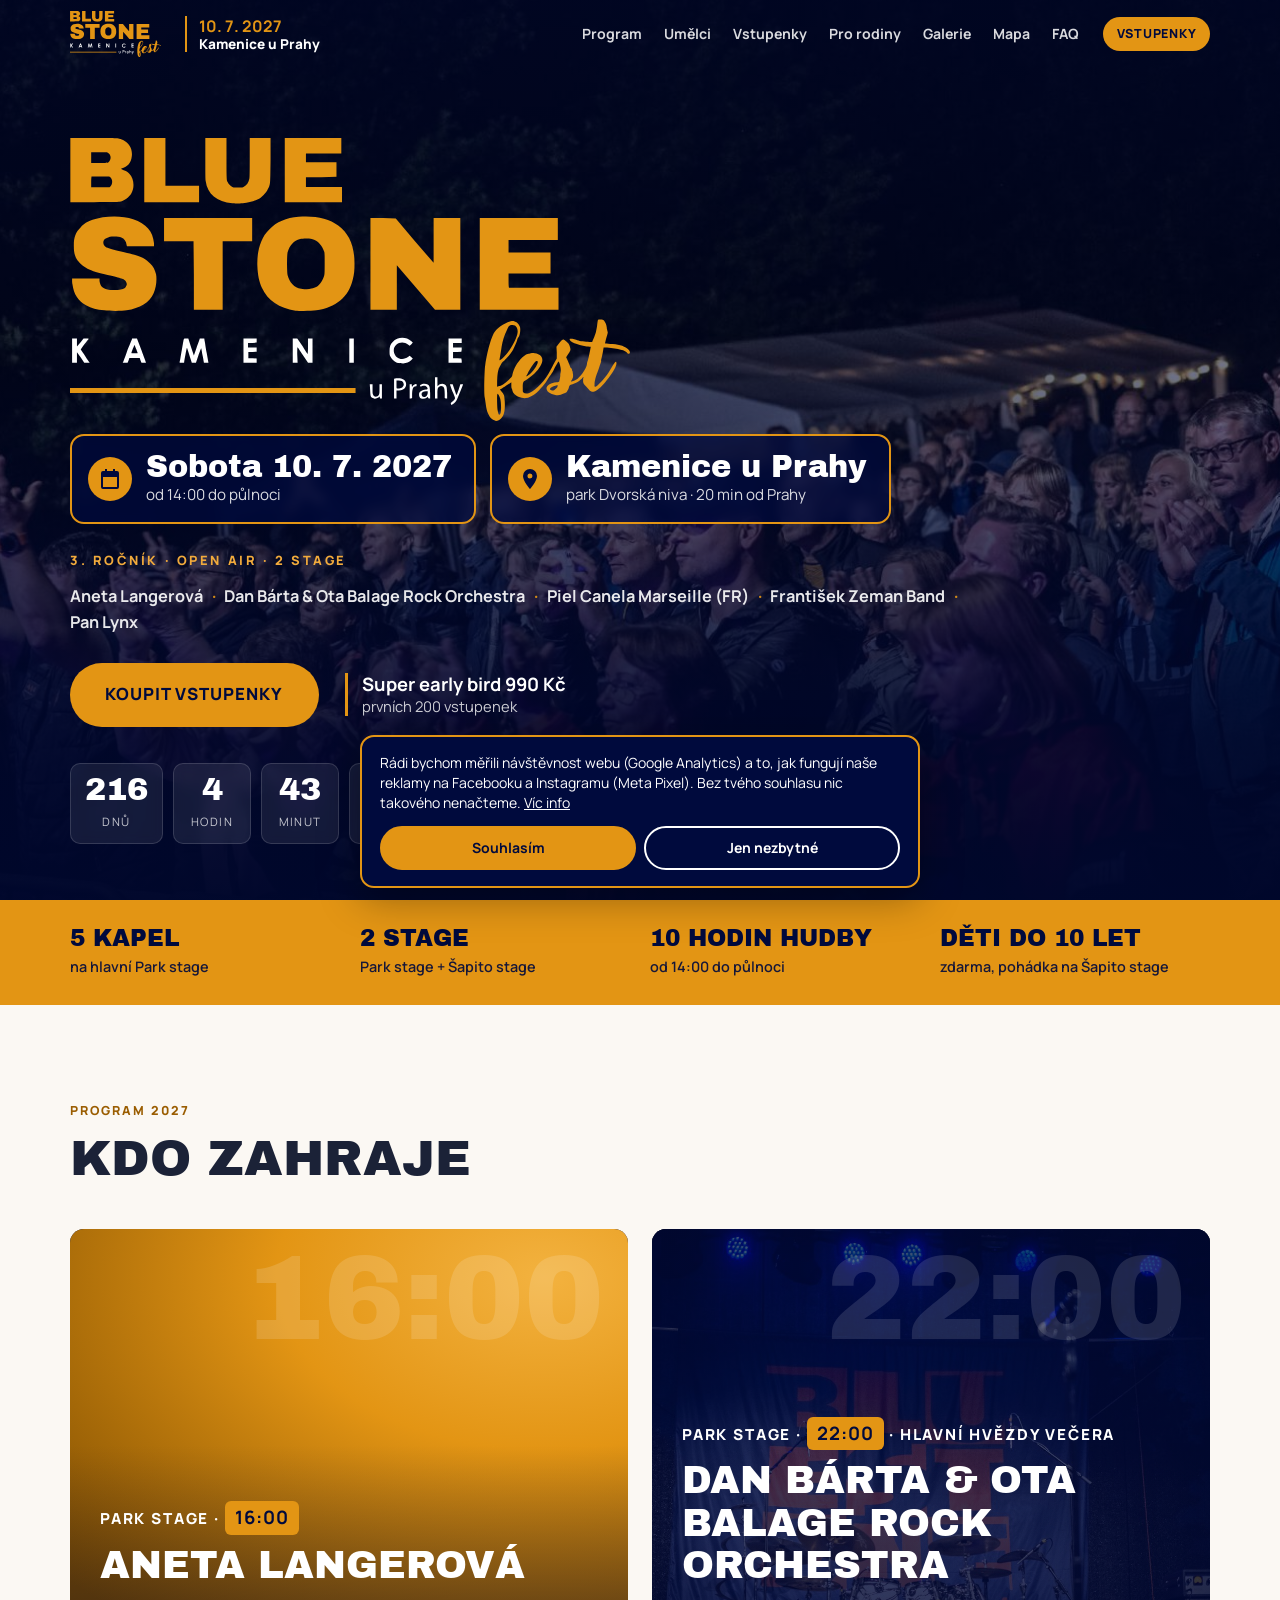
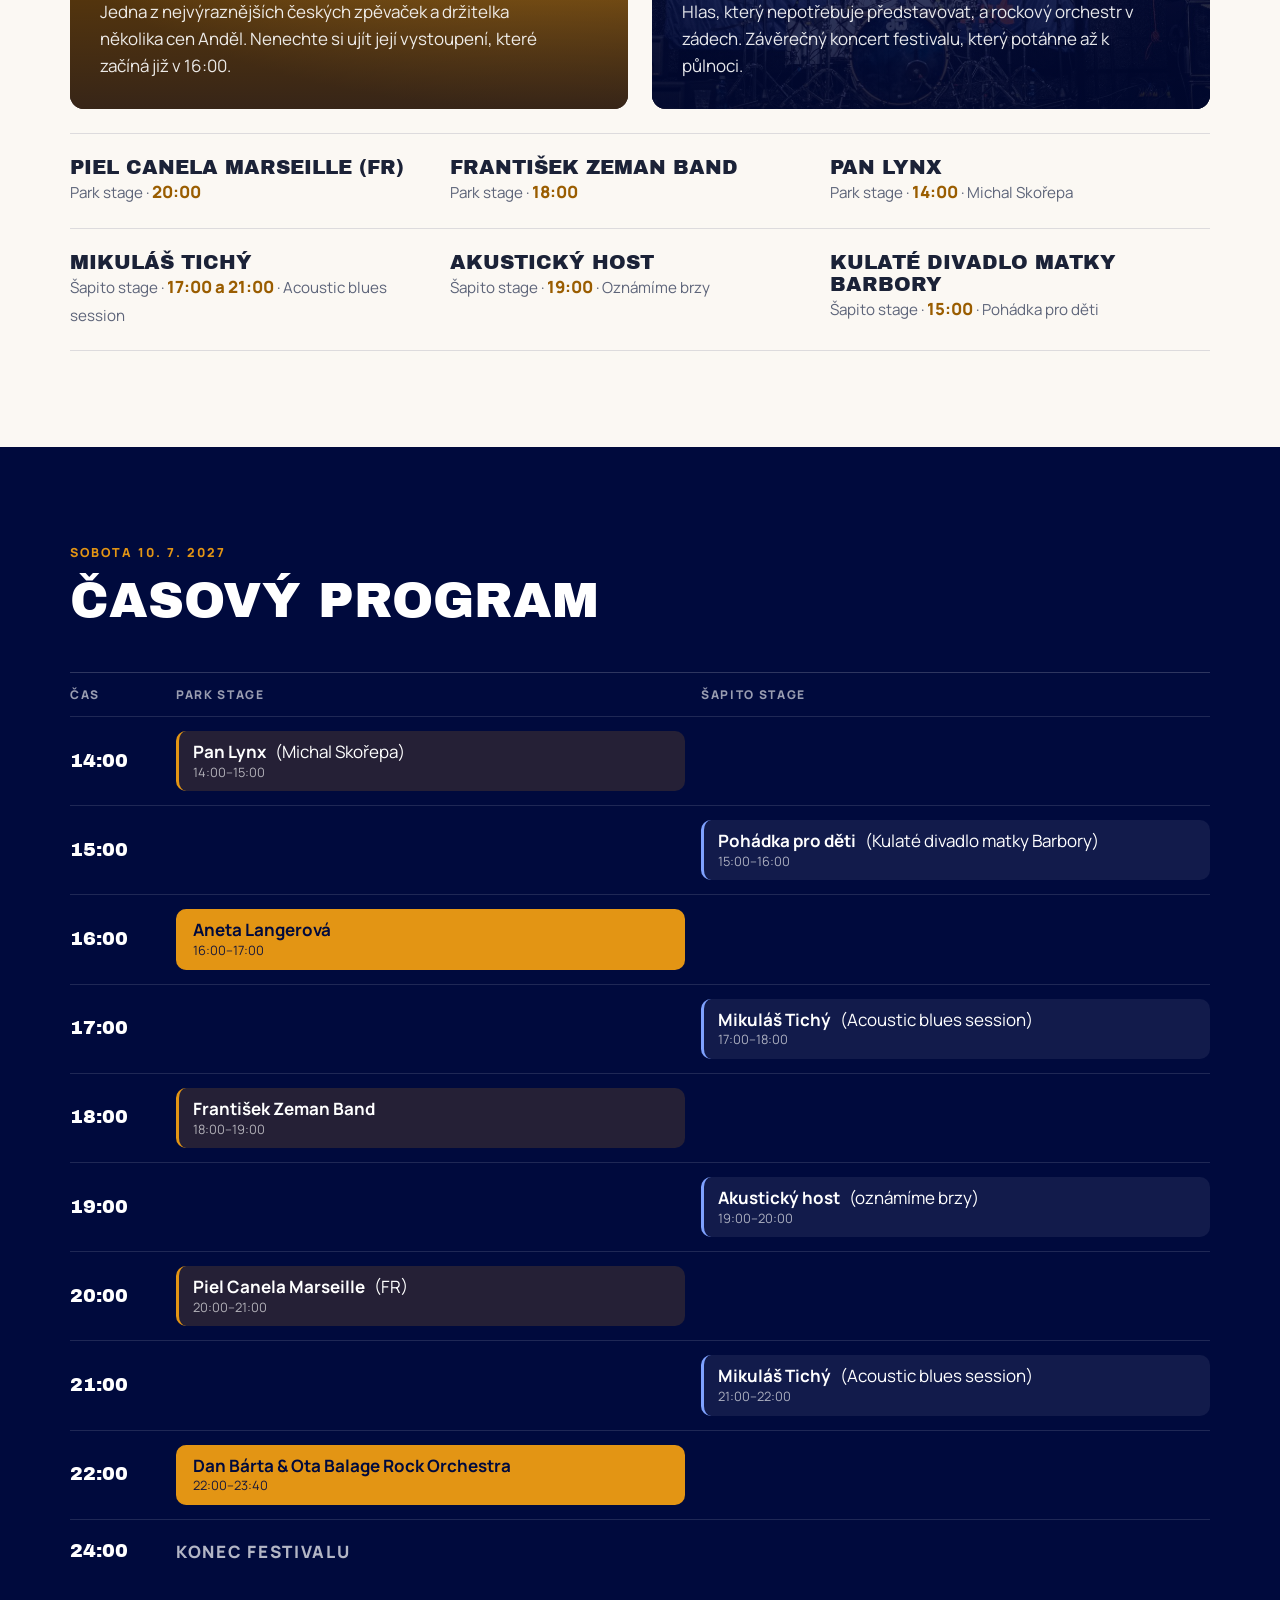
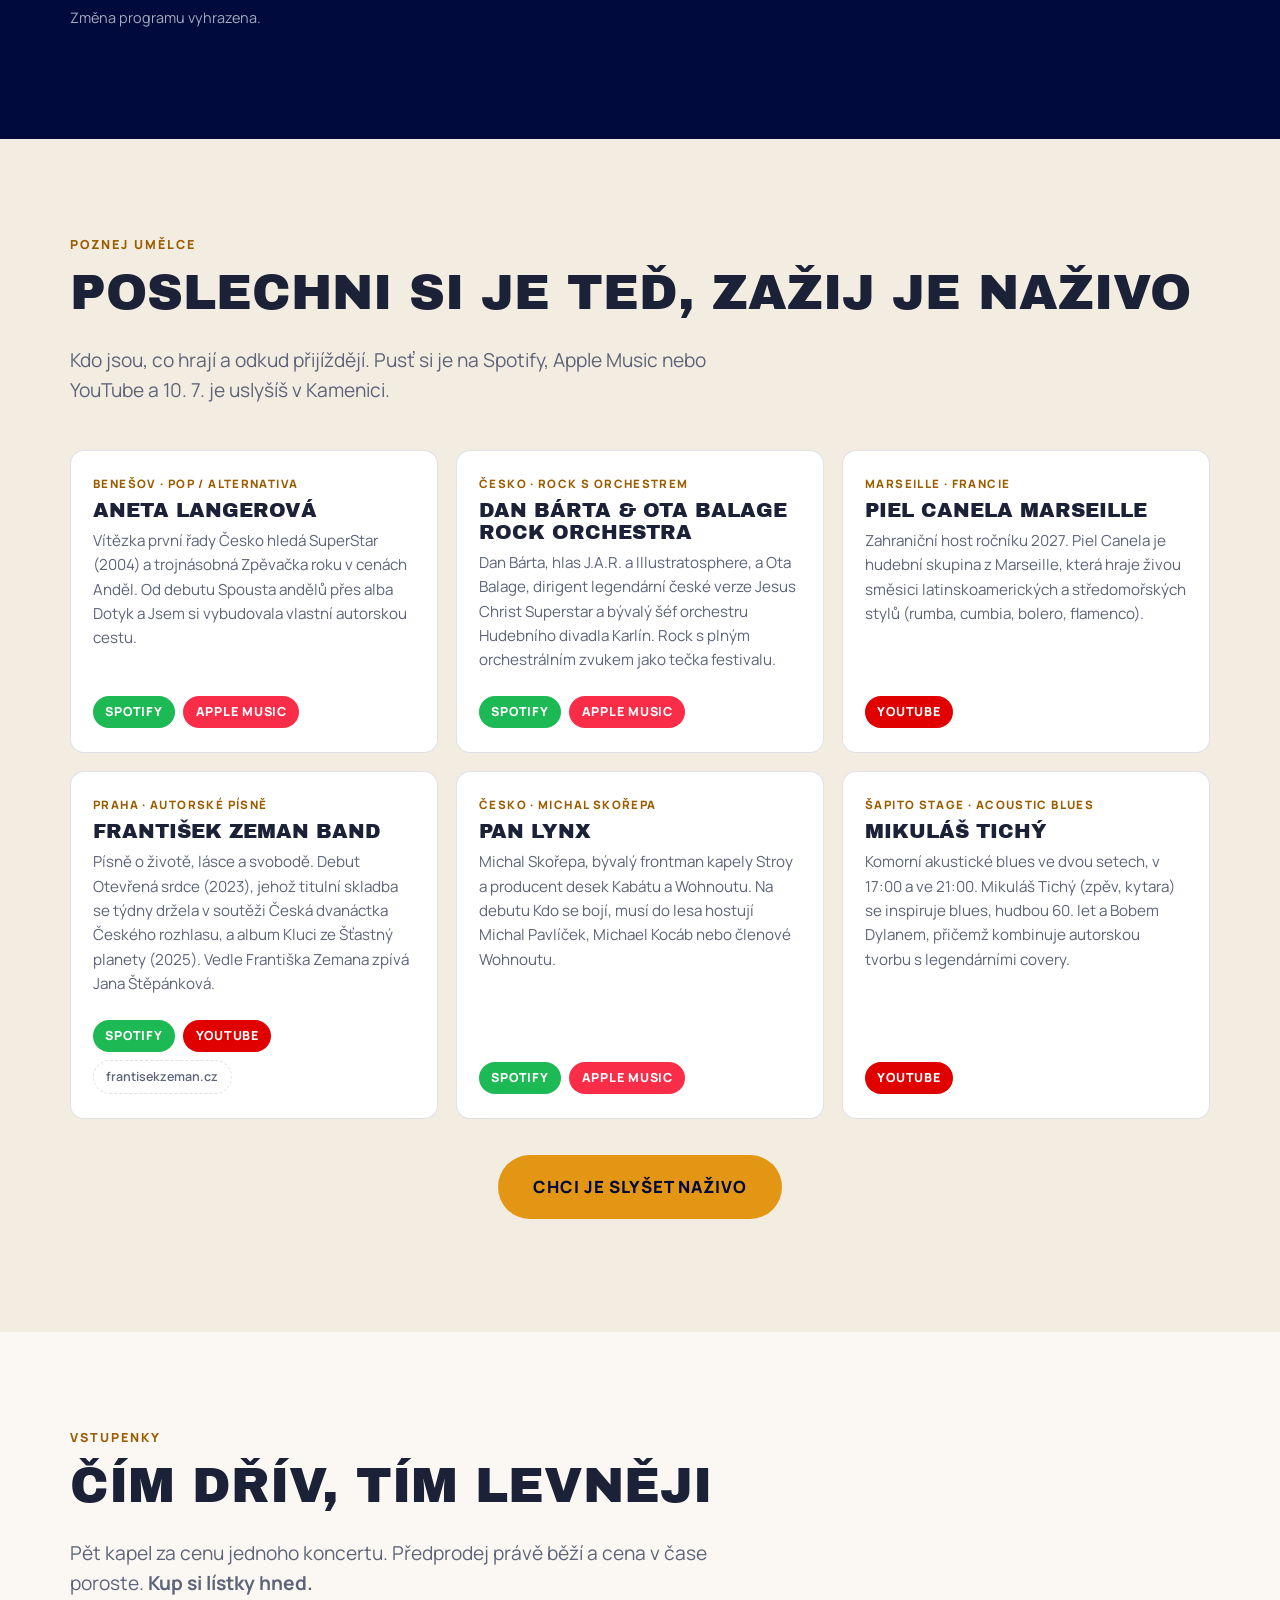
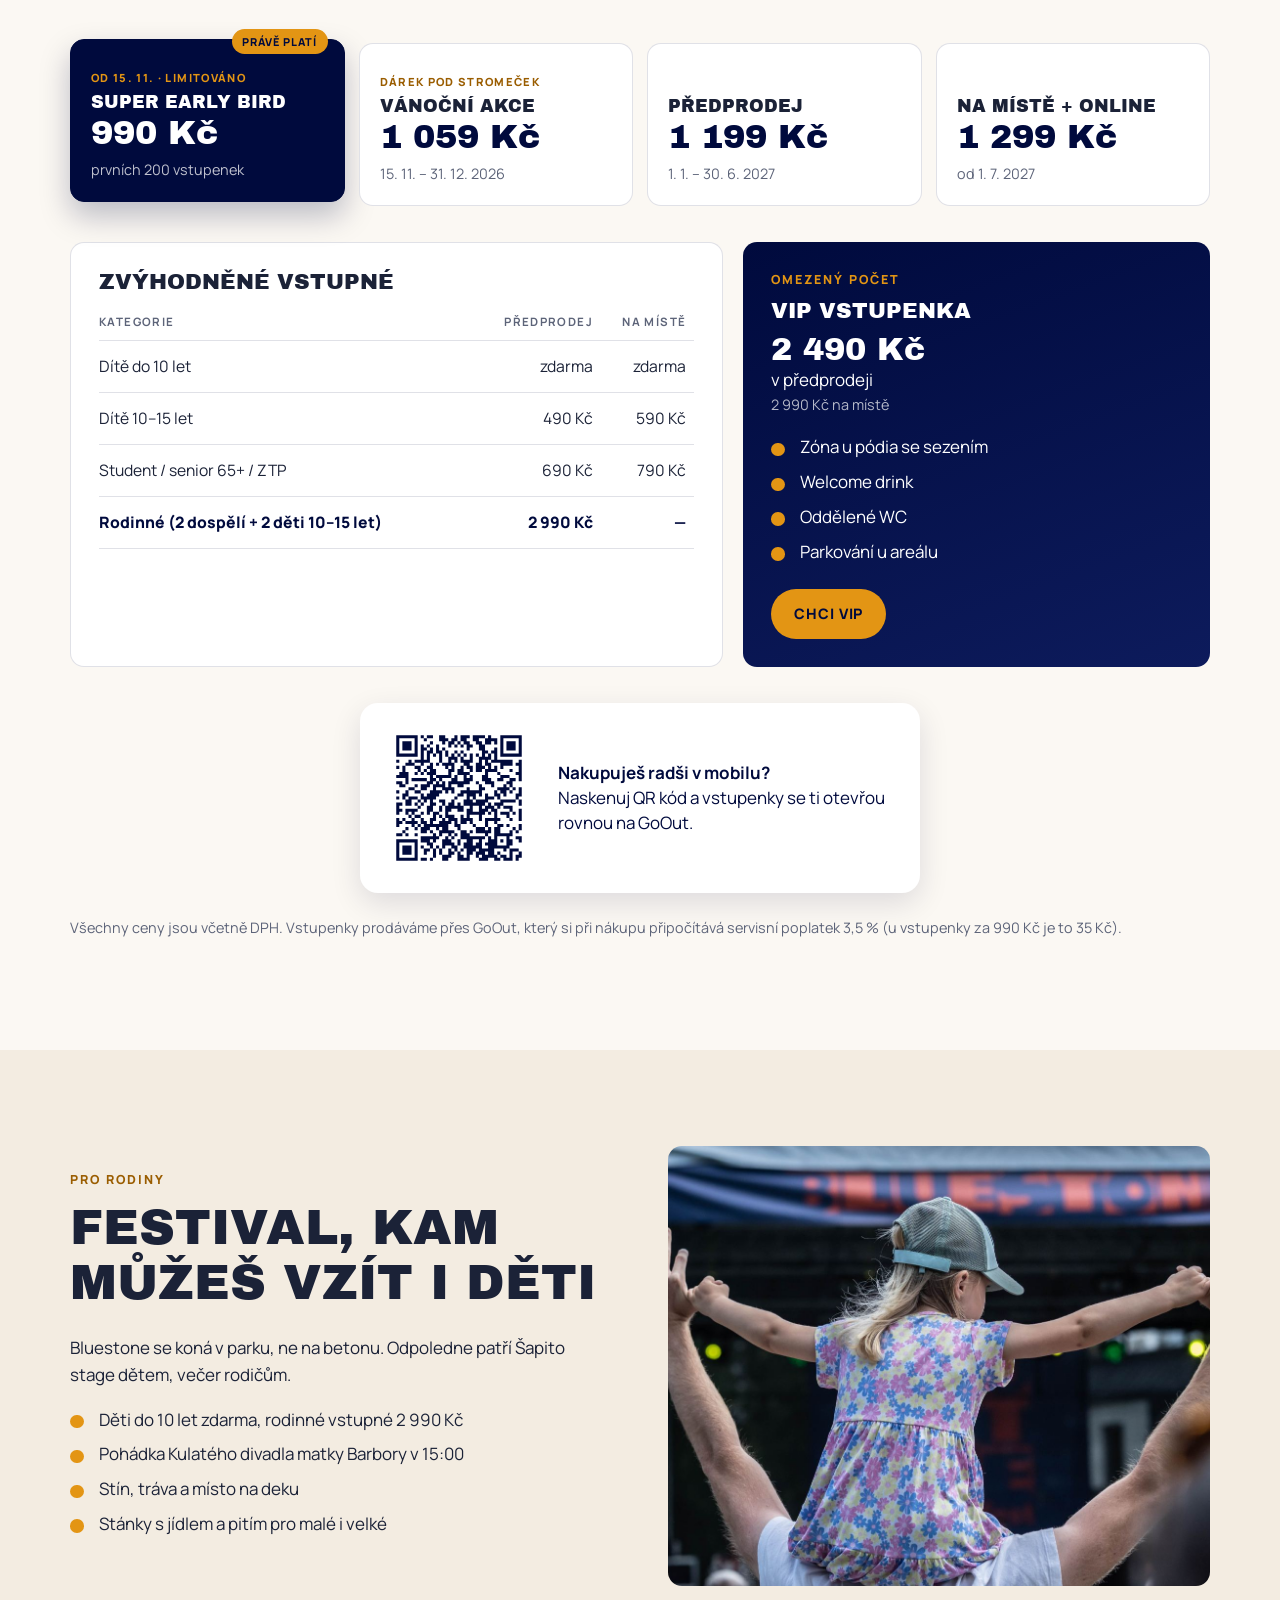
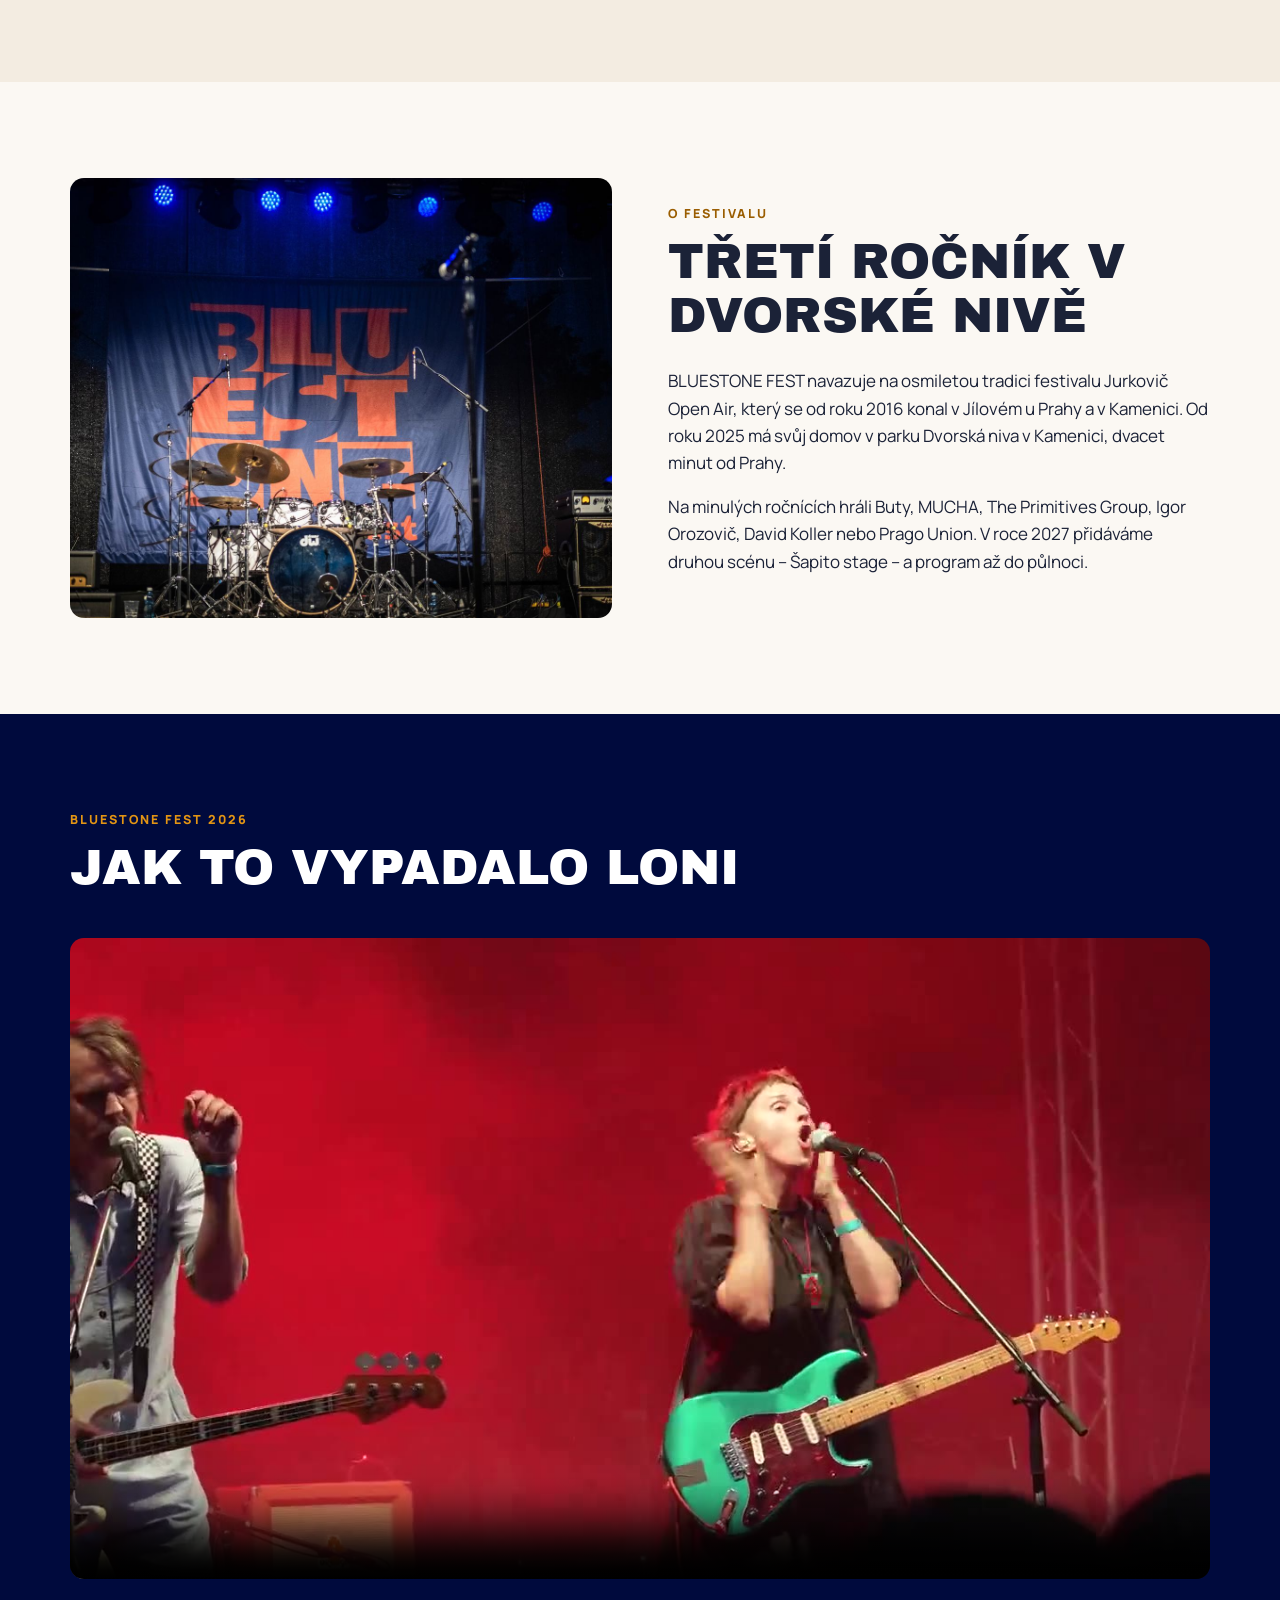
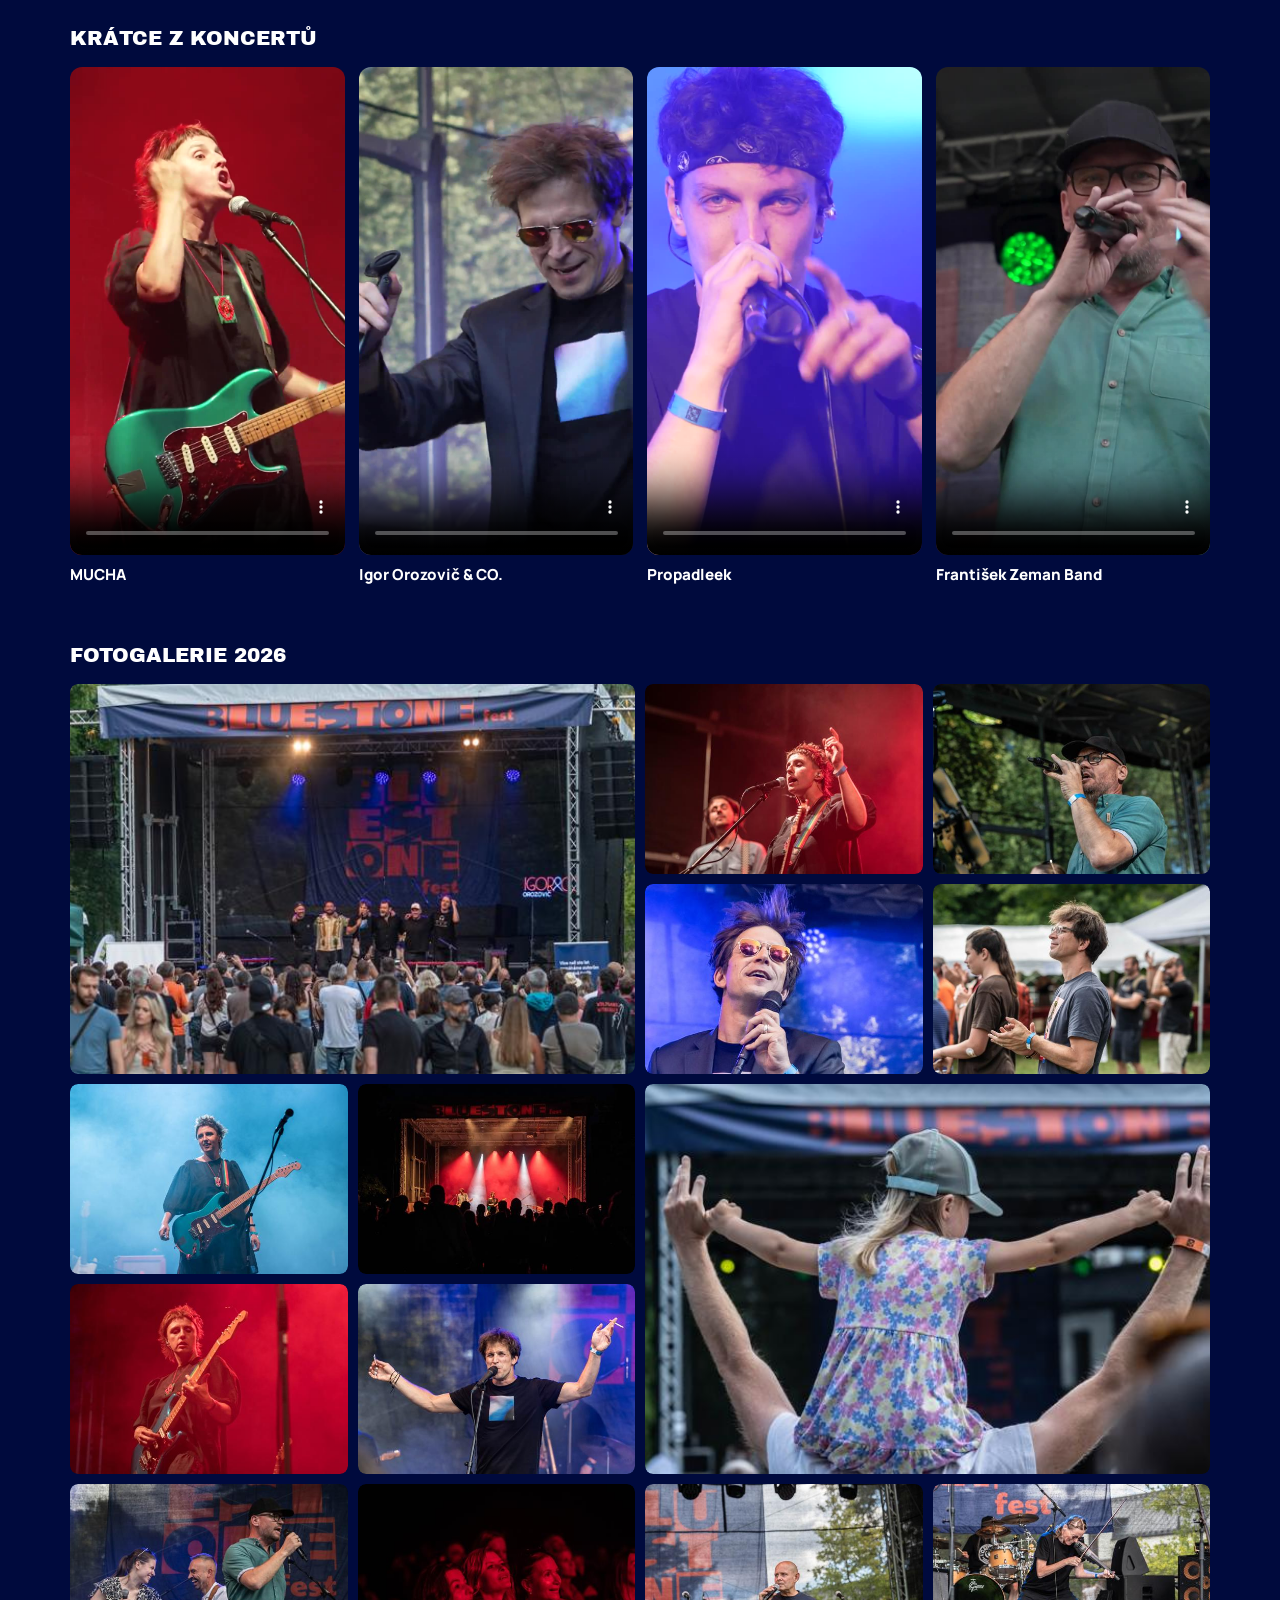
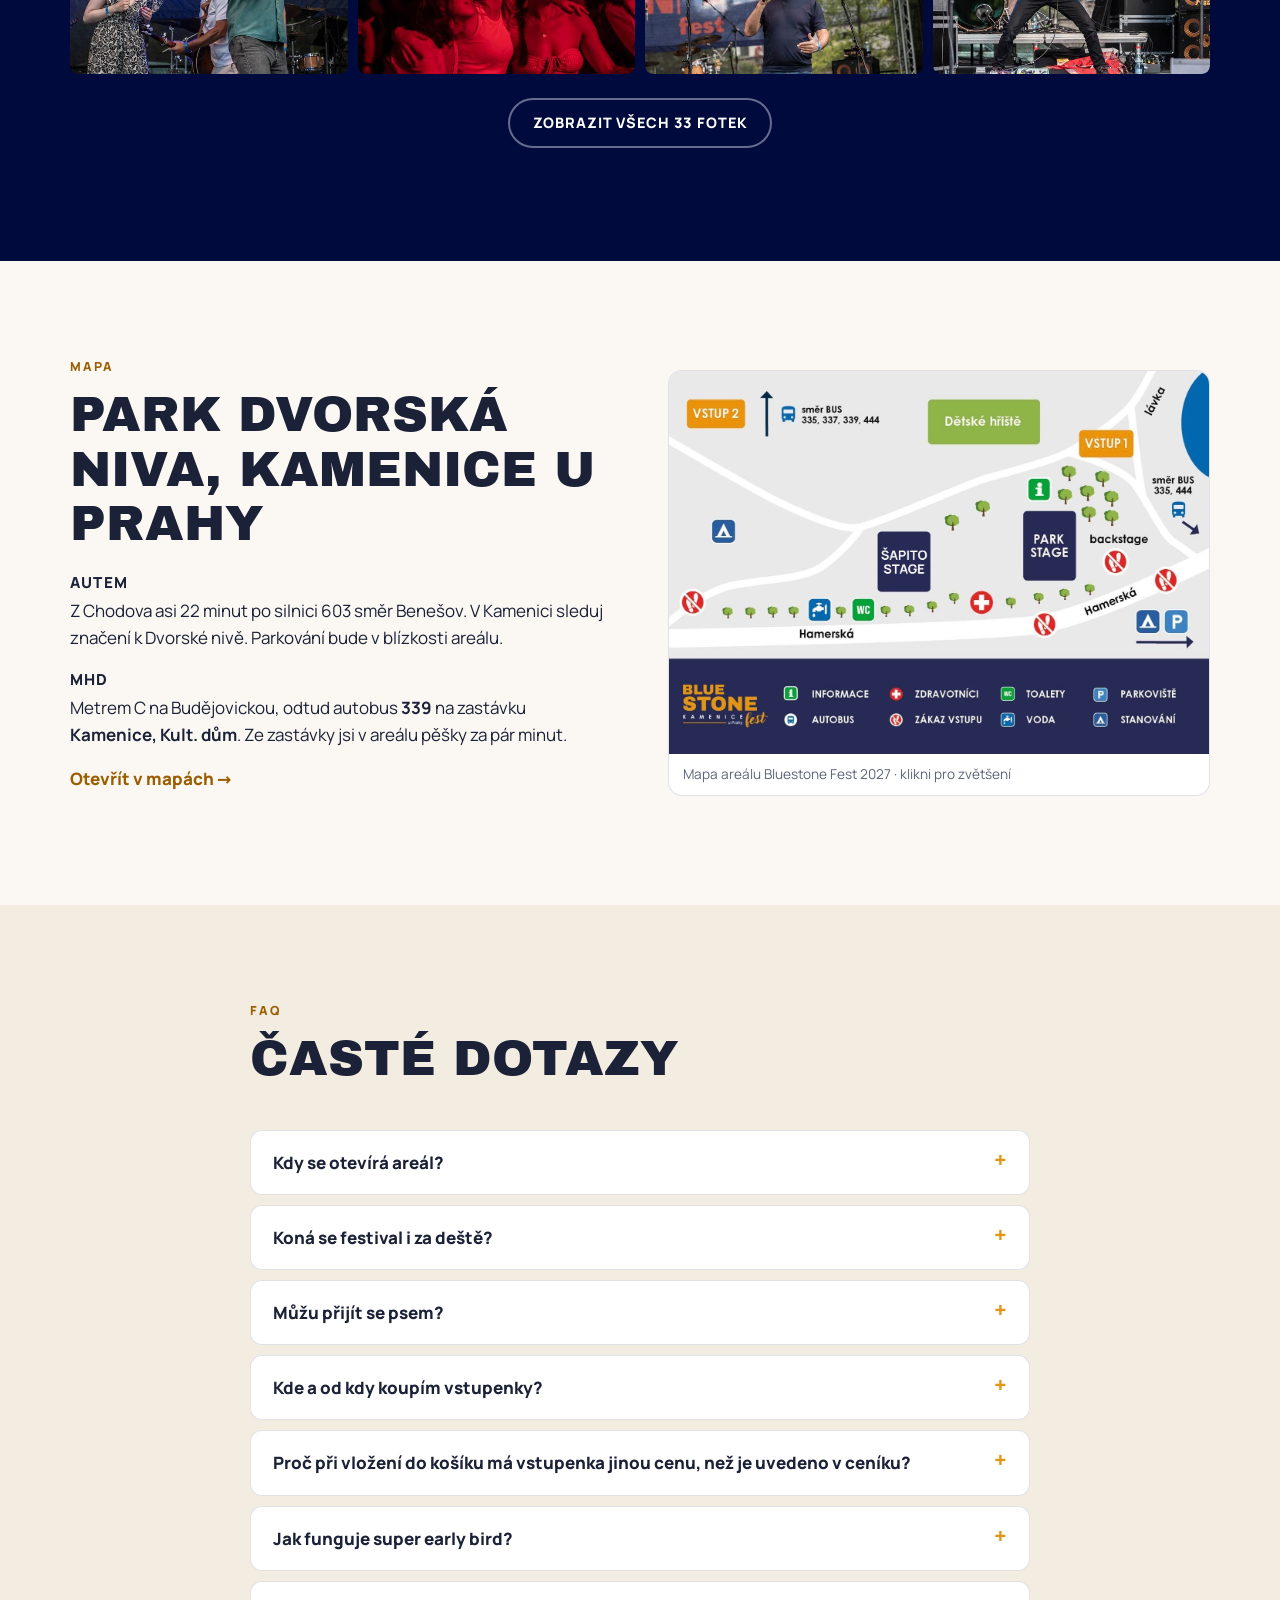
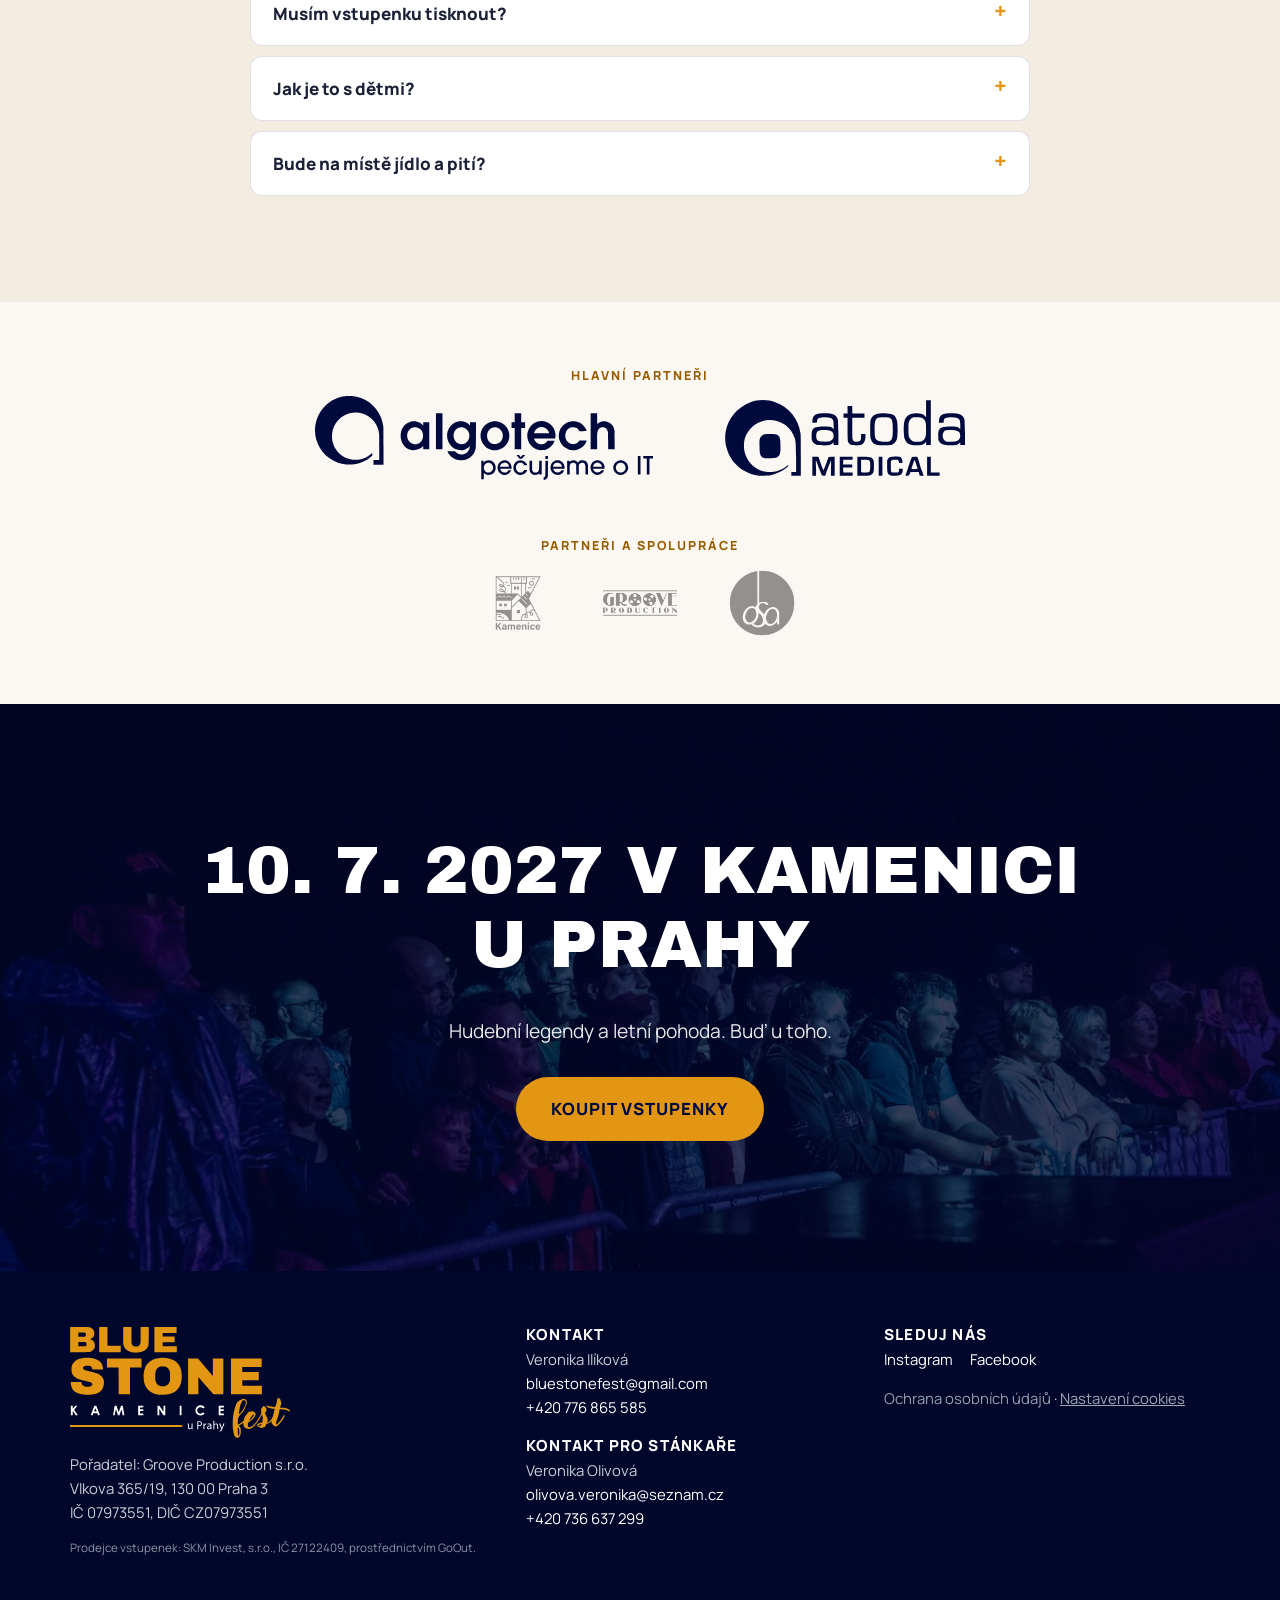
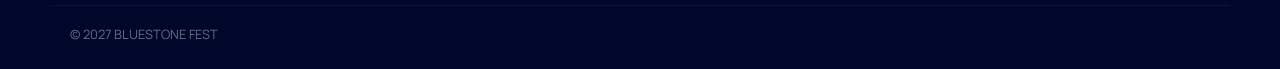
==== commit d437789a: "FAQ: servisní poplatek GoOut Co-Authored-By: Claude Opus 5.5 <noreply@anthropic.com> Claude-Session:" ====
--- a/index.html
+++ b/index.html
@@ -196,6 +196,7 @@
   {"@type": "Question", "name": "Koná se festival i za deště?", "acceptedAnswer": {"@type": "Answer", "text": "Ano, festival se koná za každého počasí. Šapito stage je pod stanem."}},
   {"@type": "Question", "name": "Můžu přijít se psem?", "acceptedAnswer": {"@type": "Answer", "text": "Domlouváme s městem Kamenice, informaci doplníme."}},
   {"@type": "Question", "name": "Kde a od kdy koupím vstupenky?", "acceptedAnswer": {"@type": "Answer", "text": "Předprodej startuje 15. 11. 2026 v 8:00 a vstupenky prodáváme přes GoOut. Odkaz na nákup najdeš na bluestonefest.cz v sekci Vstupenky."}},
+  {"@type": "Question", "name": "Proč při vložení do košíku má vstupenka jinou cenu, než je uvedeno v ceníku?", "acceptedAnswer": {"@type": "Answer", "text": "Ke vstupence je připočteno 3,5 % servisního poplatku, který si účtuje společnost GoOut, přes kterou vstupenky prodáváme."}},
   {"@type": "Question", "name": "Jak funguje super early bird?", "acceptedAnswer": {"@type": "Answer", "text": "Od 15. 11. 2026 stojí prvních 200 vstupenek 990 Kč. Po vyprodání limitu platí cena vánoční akce 1 059 Kč do 31. 12. 2026."}},
   {"@type": "Question", "name": "Musím vstupenku tisknout?", "acceptedAnswer": {"@type": "Answer", "text": "Nemusíš. Vstupenka ti přijde e-mailem jako PDF a u vstupu ji stačí ukázat v mobilu."}},
   {"@type": "Question", "name": "Jak je to s dětmi?", "acceptedAnswer": {"@type": "Answer", "text": "Děti do 10 let mají vstup zdarma. Pro děti od 10 do 15 let je zlevněná vstupenka za 490 Kč v předprodeji. Pro 2 dospělé a 2 děti od 10 do 15 let je rodinné vstupné za 2 990 Kč. Odpoledne je pro děti připravená pohádka na Šapito stage."}},
@@ -609,6 +610,7 @@
     <details><summary>Koná se festival i za deště?</summary><p>Ano, festival se koná za každého počasí. Šapito stage je pod stanem.</p></details>
     <details><summary>Můžu přijít se psem?</summary><p>Domlouváme s městem Kamenice, informaci doplníme.</p></details>
     <details><summary>Kde a od kdy koupím vstupenky?</summary><p>Předprodej startuje 15. 11. 2026 v 8:00 a vstupenky prodáváme přes GoOut. Tlačítko na nákup najdeš v sekci <a class="link" href="#vstupenky">Vstupenky</a>.</p></details>
+    <details><summary>Proč při vložení do košíku má vstupenka jinou cenu, než je uvedeno v ceníku?</summary><p>Ke vstupence je připočteno 3,5 % servisního poplatku, který si účtuje společnost GoOut, přes kterou vstupenky prodáváme.</p></details>
     <details><summary>Jak funguje super early bird?</summary><p>Od 15. 11. 2026 stojí prvních 200 vstupenek 990 Kč. Po vyprodání limitu platí cena vánoční akce 1 059 Kč do 31. 12. 2026.</p></details>
     <details><summary>Musím vstupenku tisknout?</summary><p>Nemusíš. Vstupenka ti přijde e-mailem jako PDF a u vstupu ji stačí ukázat v mobilu.</p></details>
     <details><summary>Jak je to s dětmi?</summary><p>Děti do 10 let mají vstup zdarma. Pro děti od 10 do 15 let je zlevněná vstupenka za 490 Kč v předprodeji. Pro 2 dospělé a 2 děti od 10 do 15 let je rodinné vstupné za 2 990 Kč. Odpoledne je pro děti připravená pohádka na Šapito stage.</p></details>
@@ -675,6 +677,6 @@
 
 <a class="sticky-cta" data-ticket href="#predprodej">Předprodej od 15. 11. v 8:00 · 990 Kč</a>
 
-<script src="main.js?v=20261115a" defer></script>
+<script src="main.js?v=20261121a" defer></script>
 </body>
 </html>
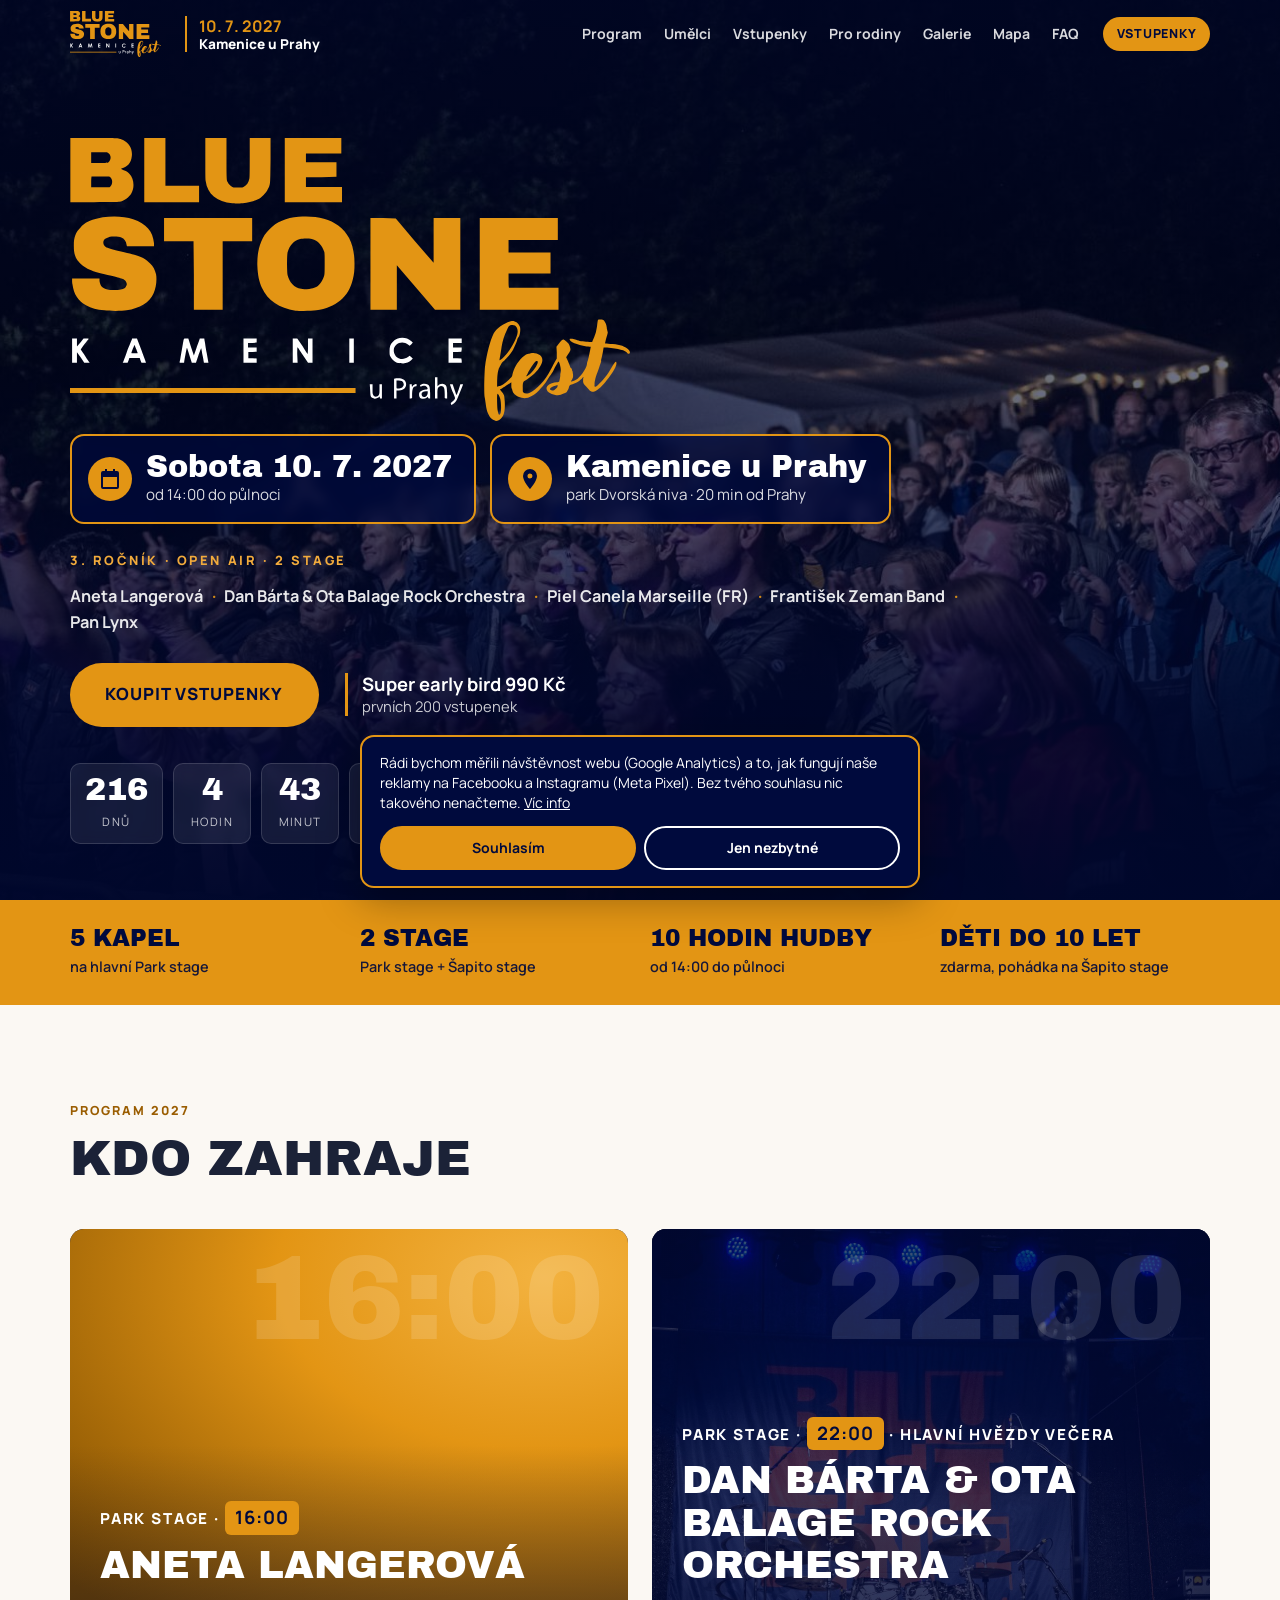
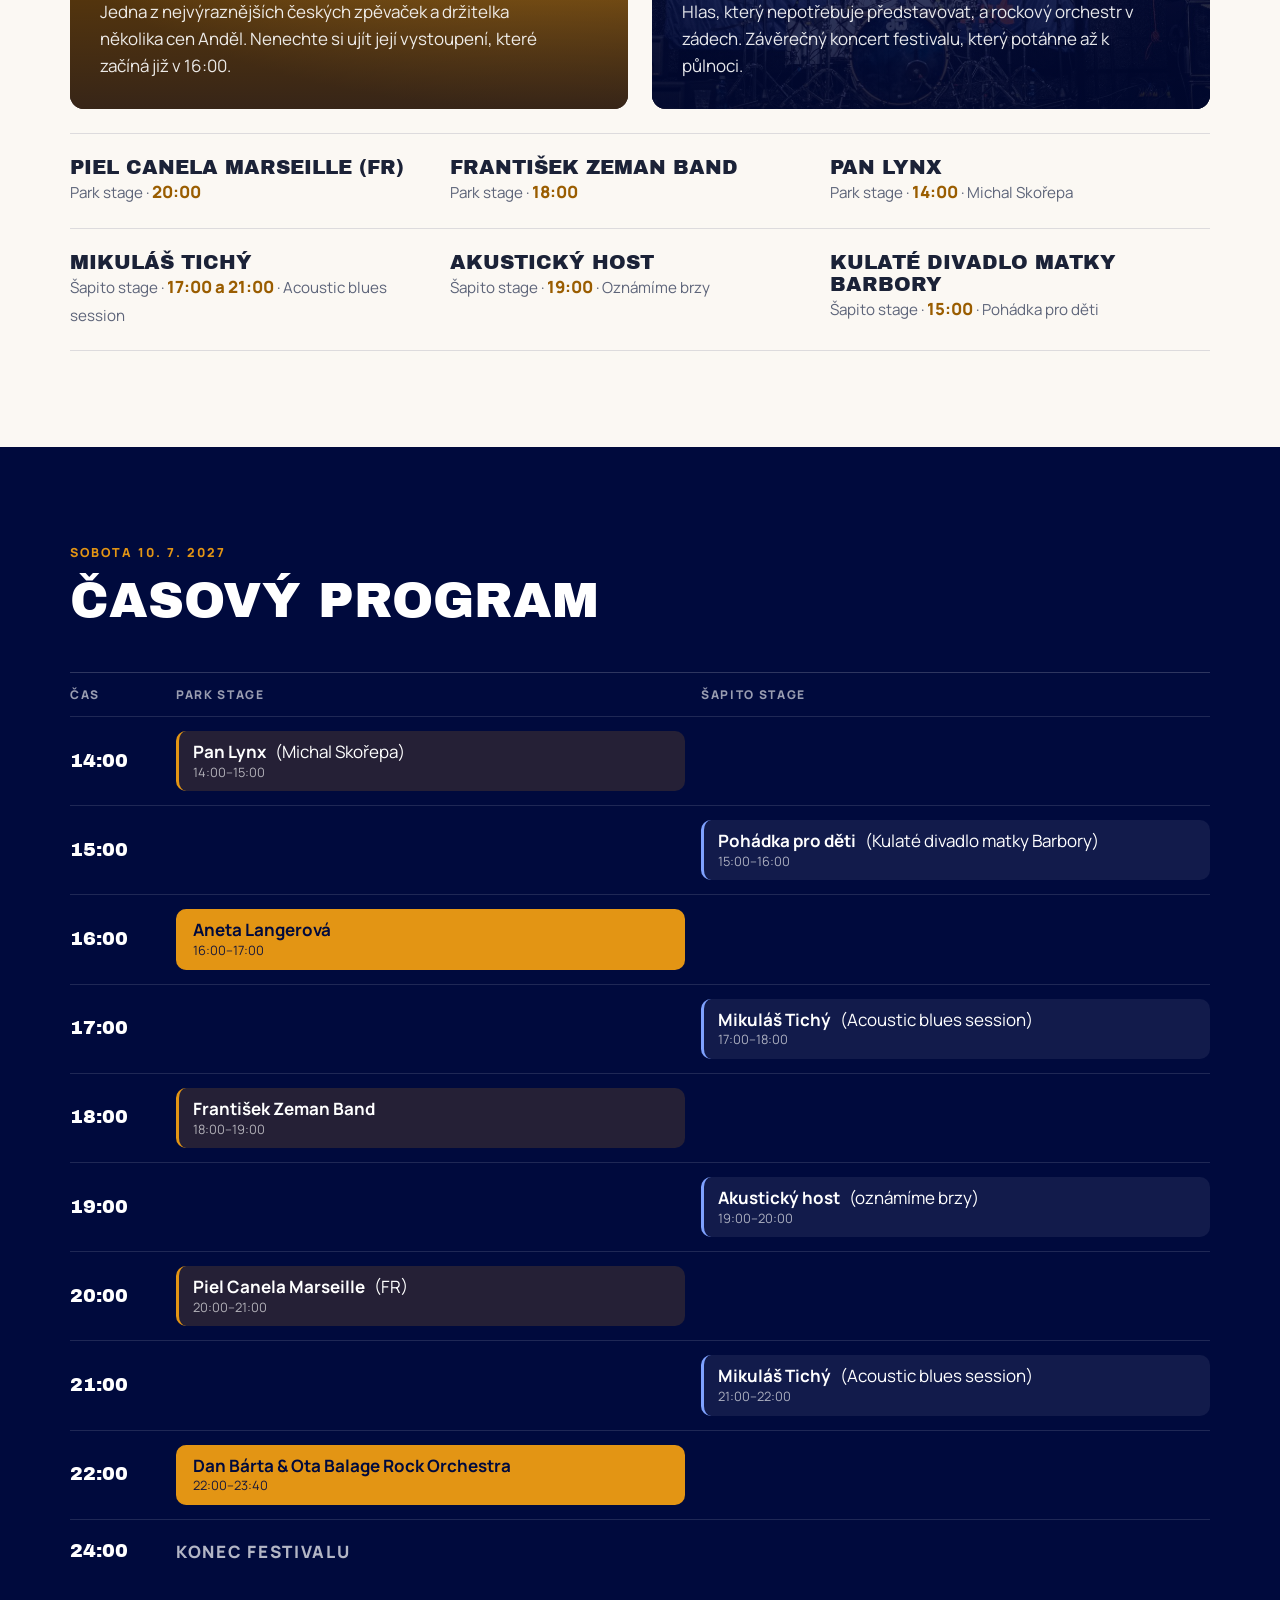
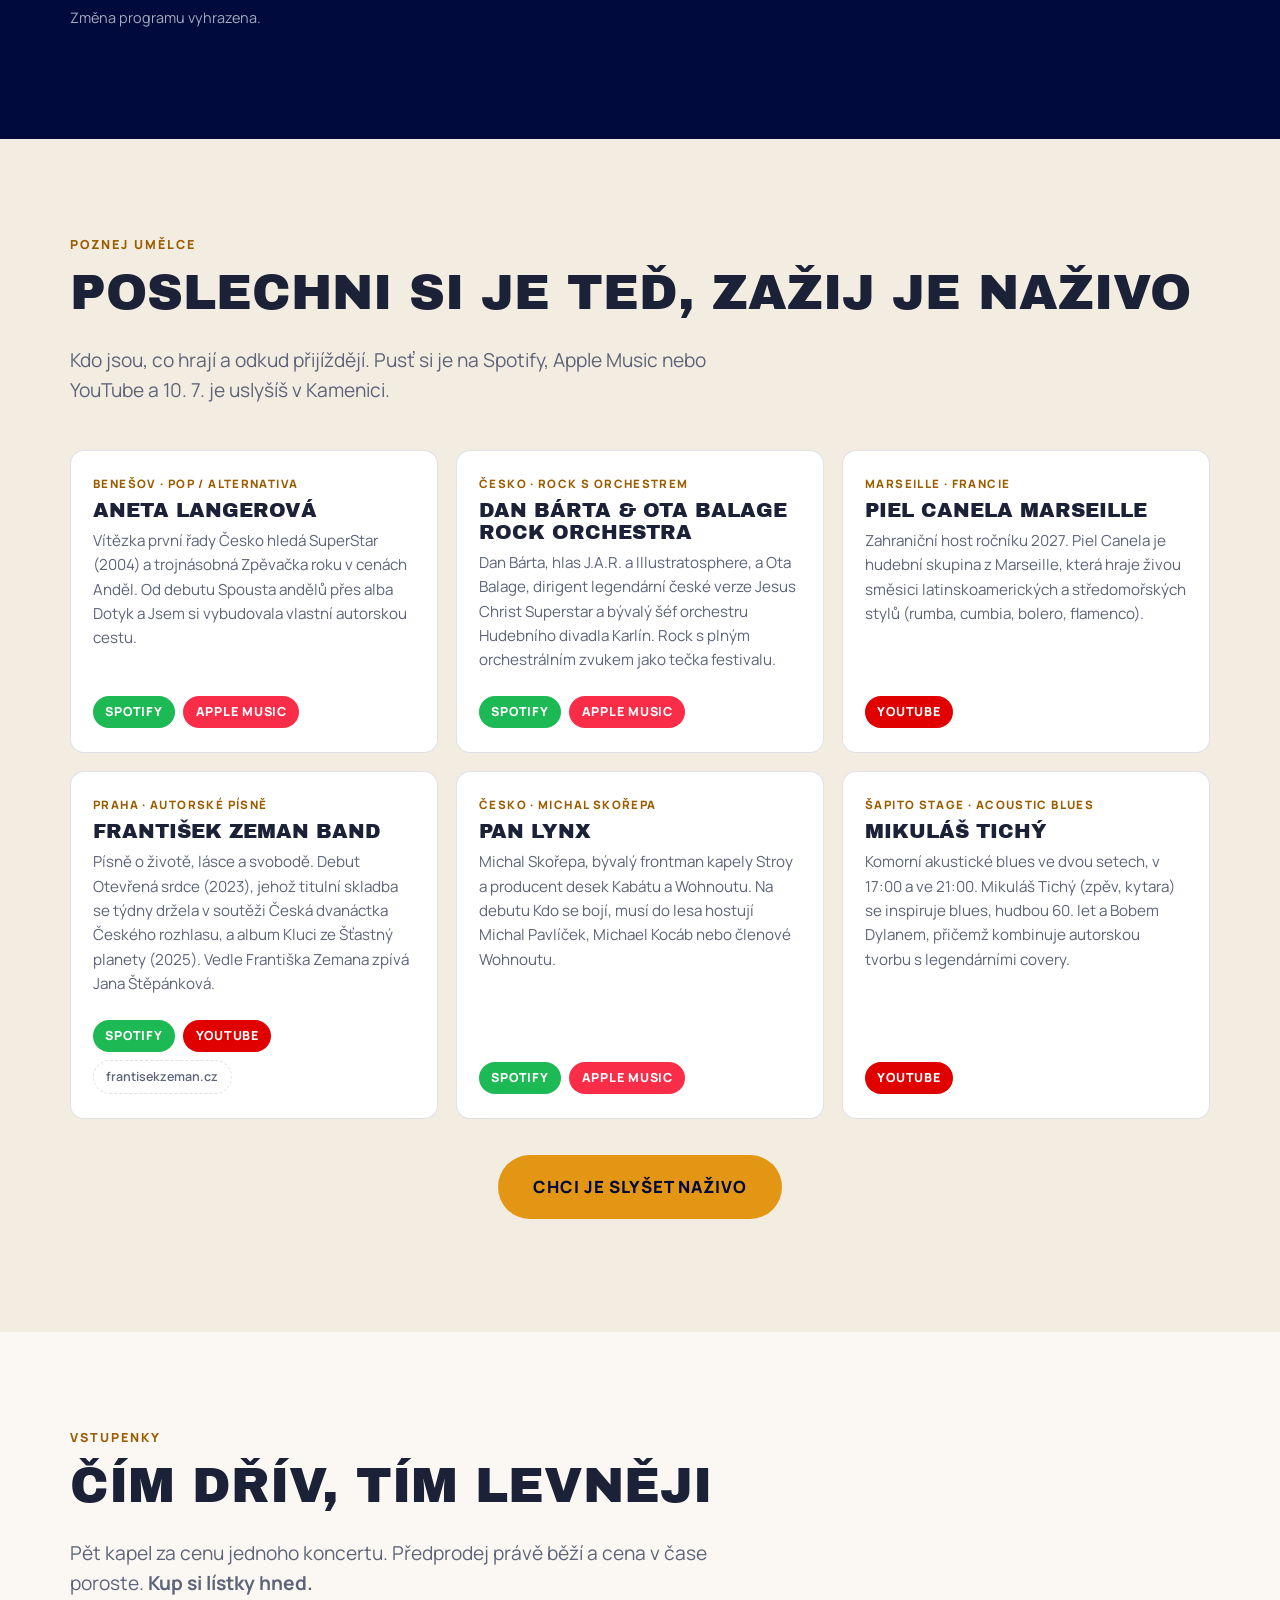
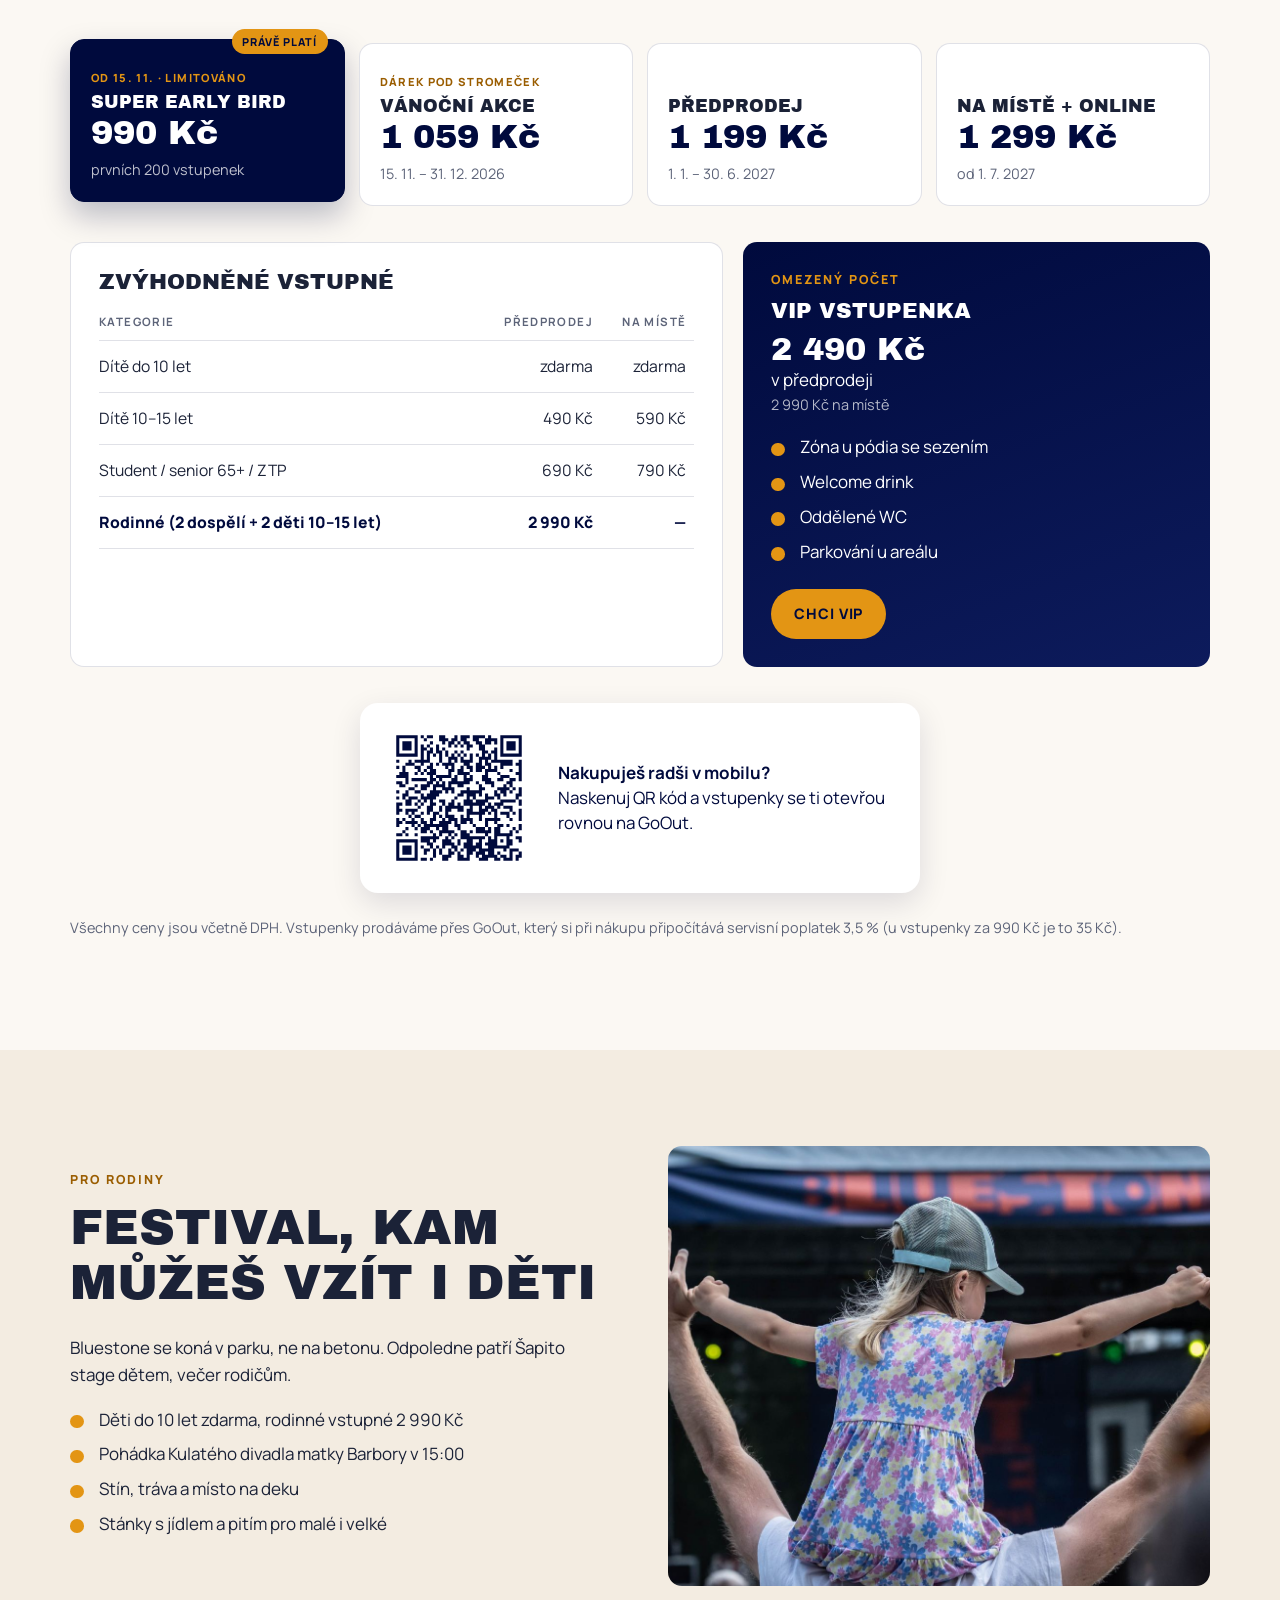
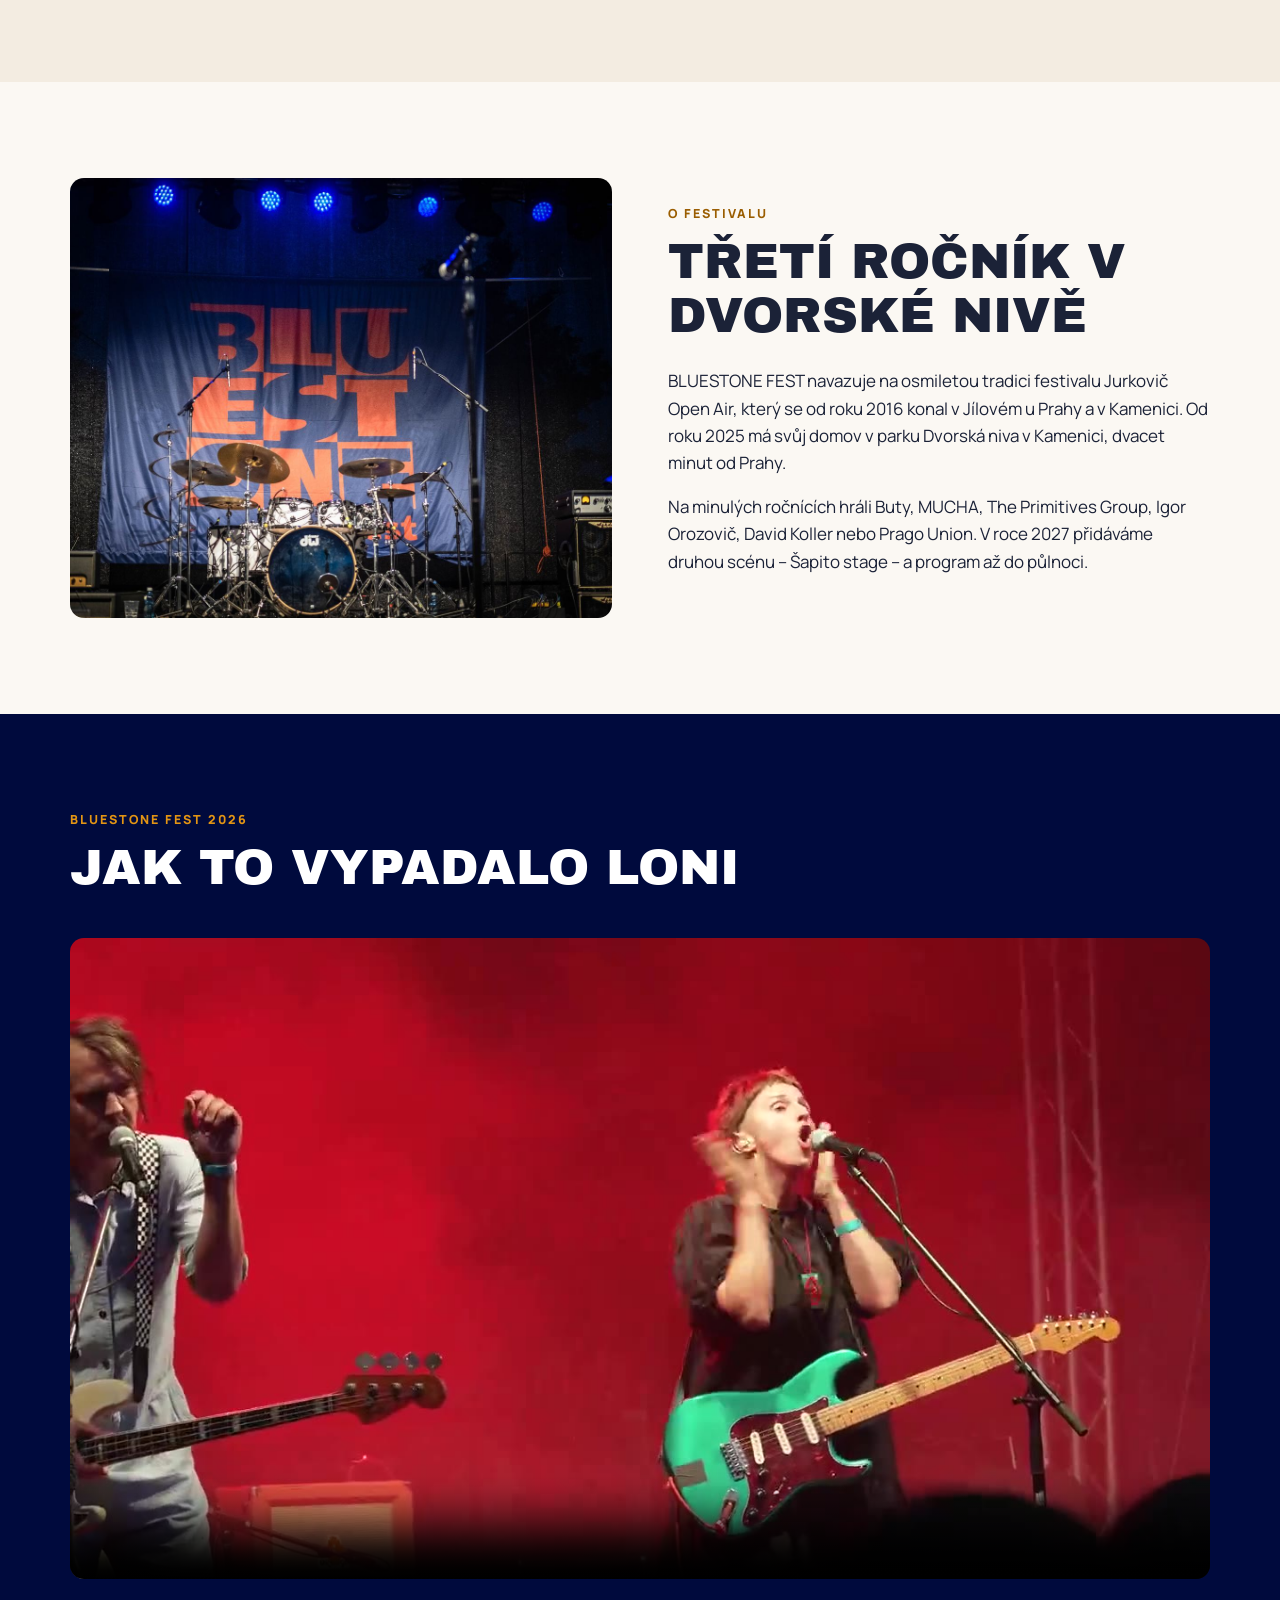
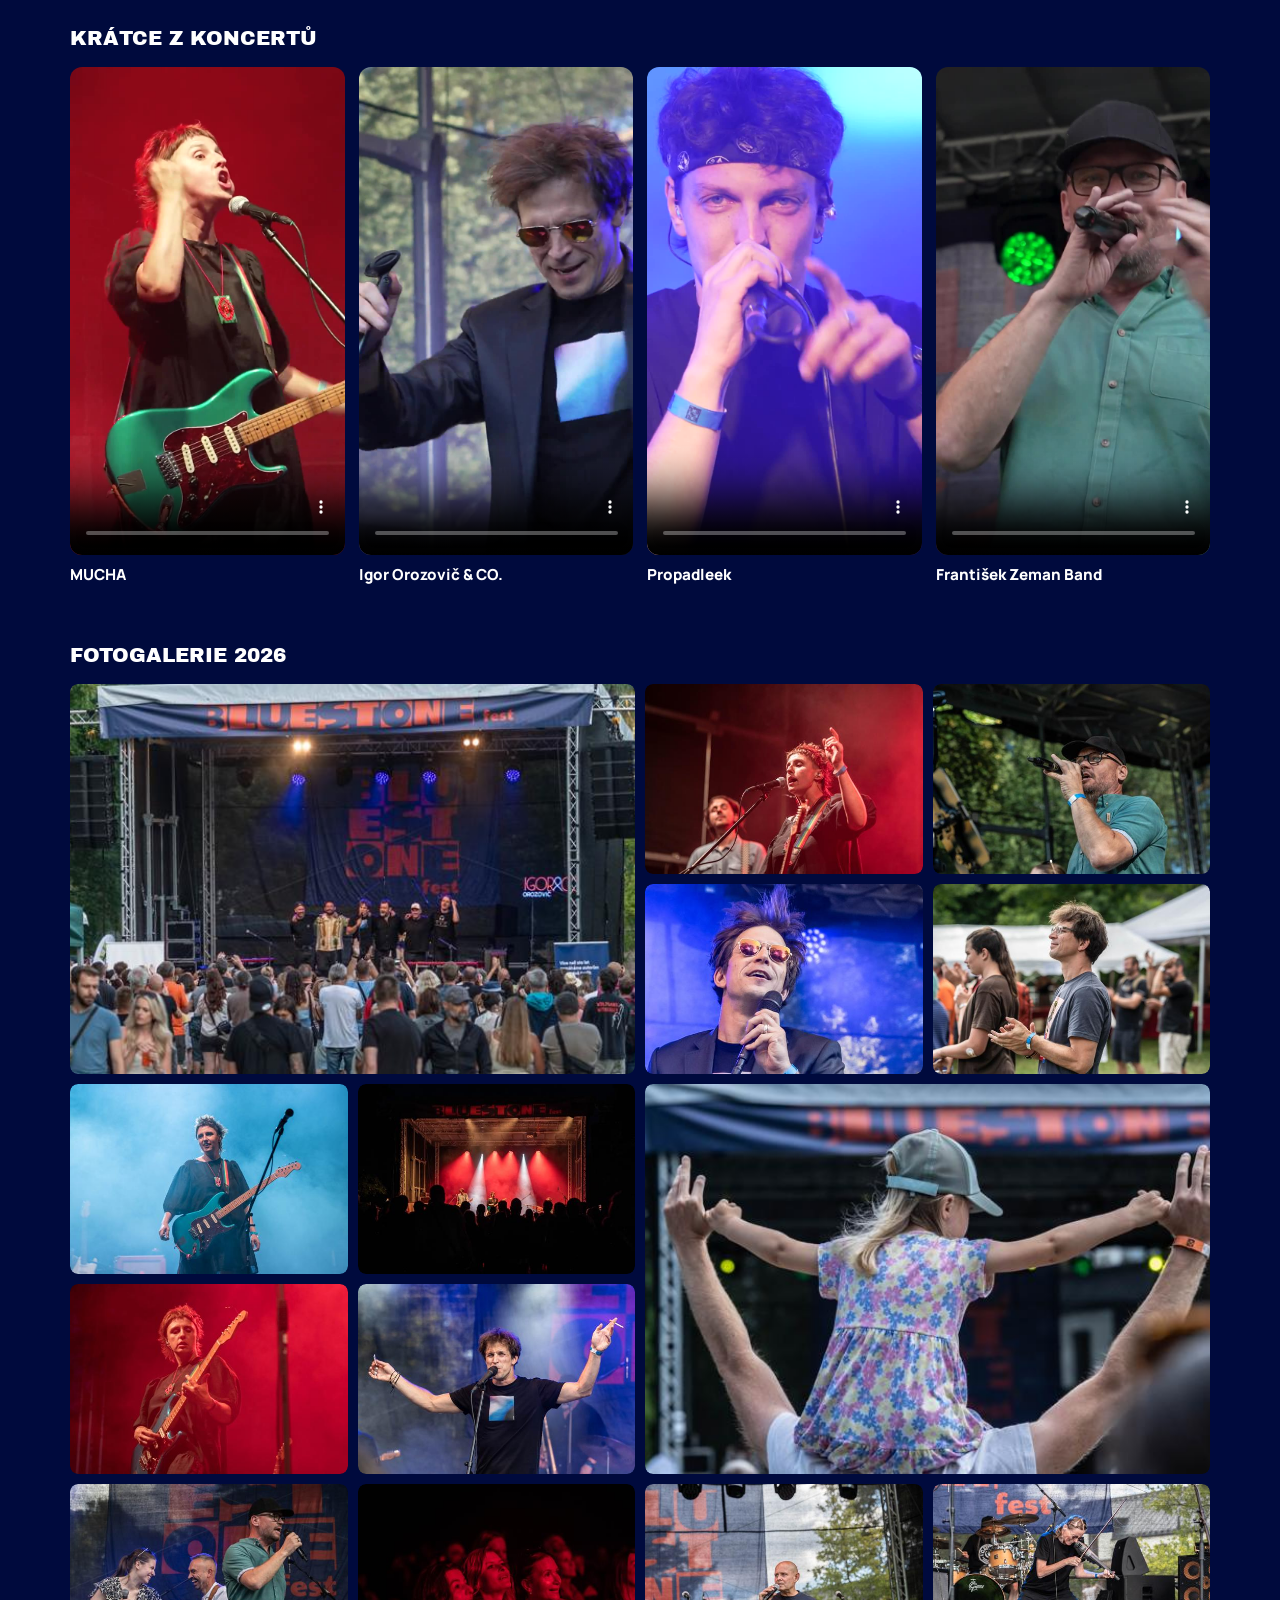
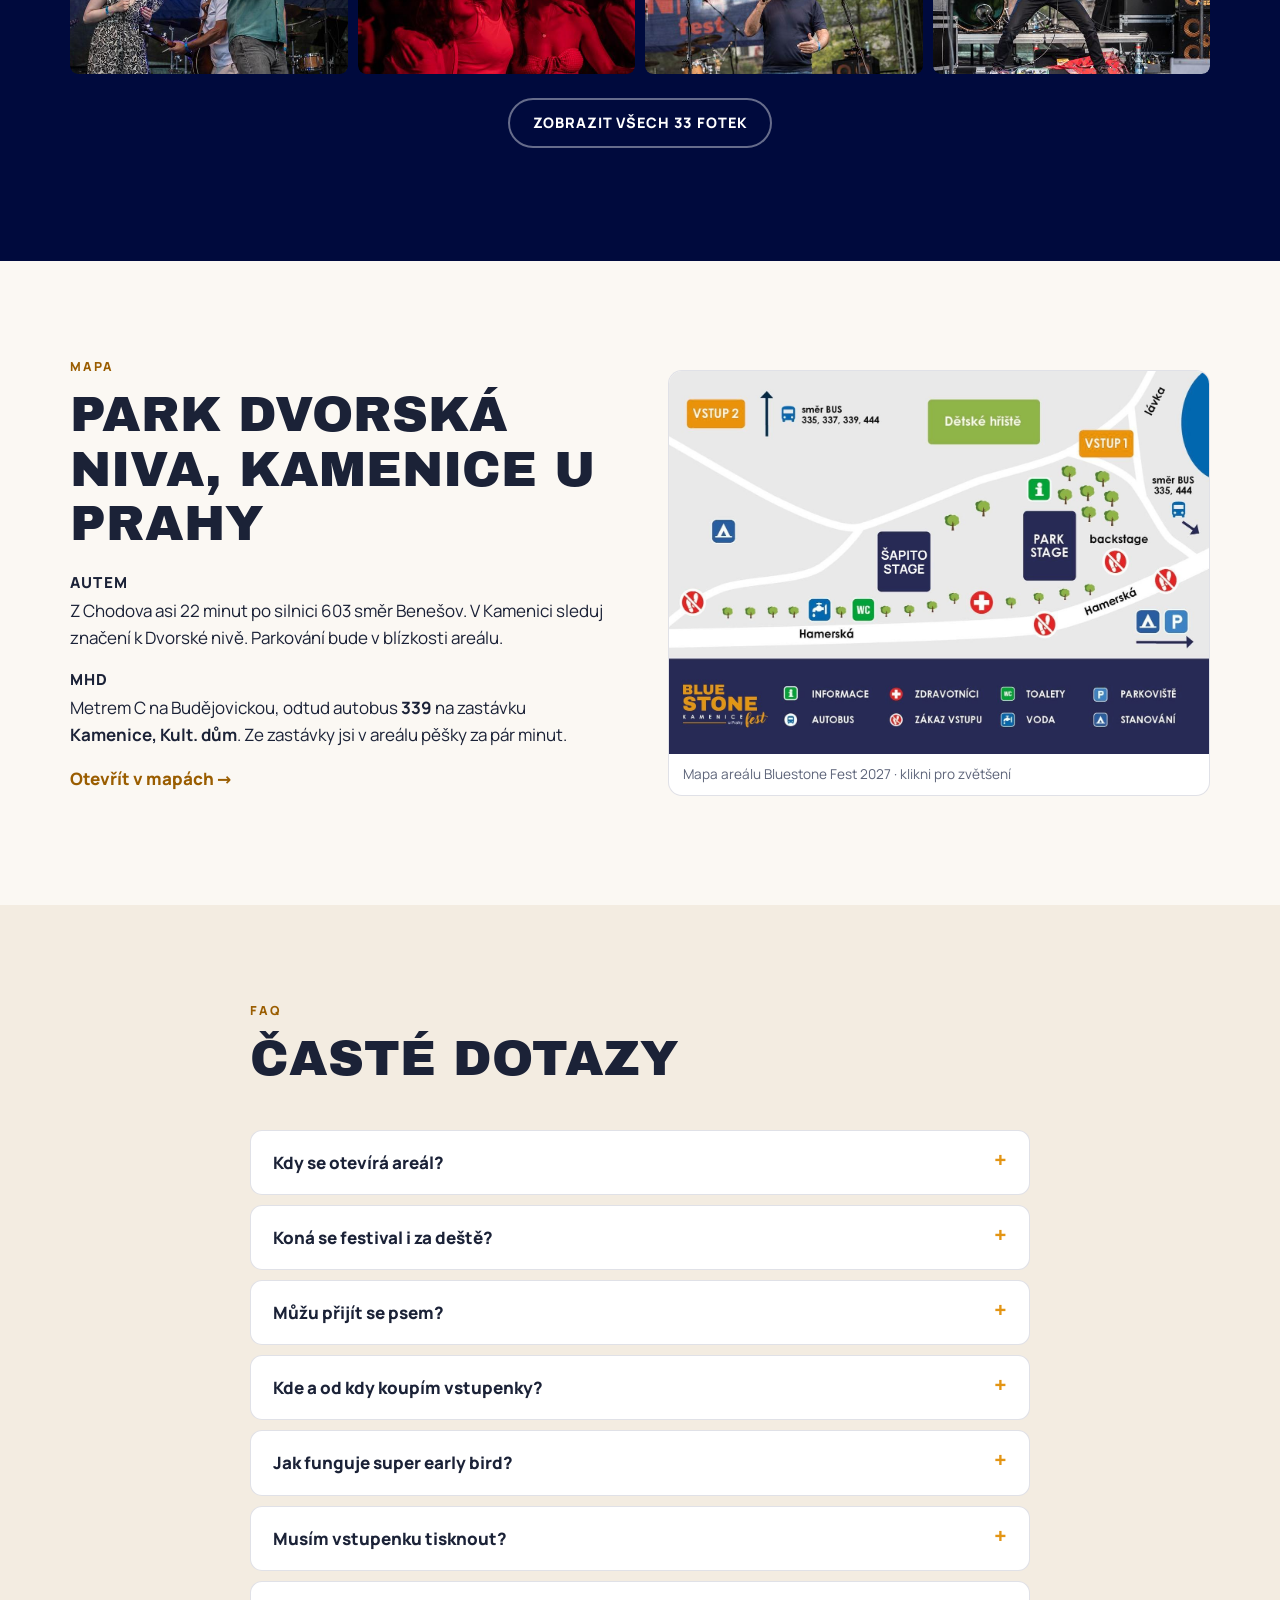
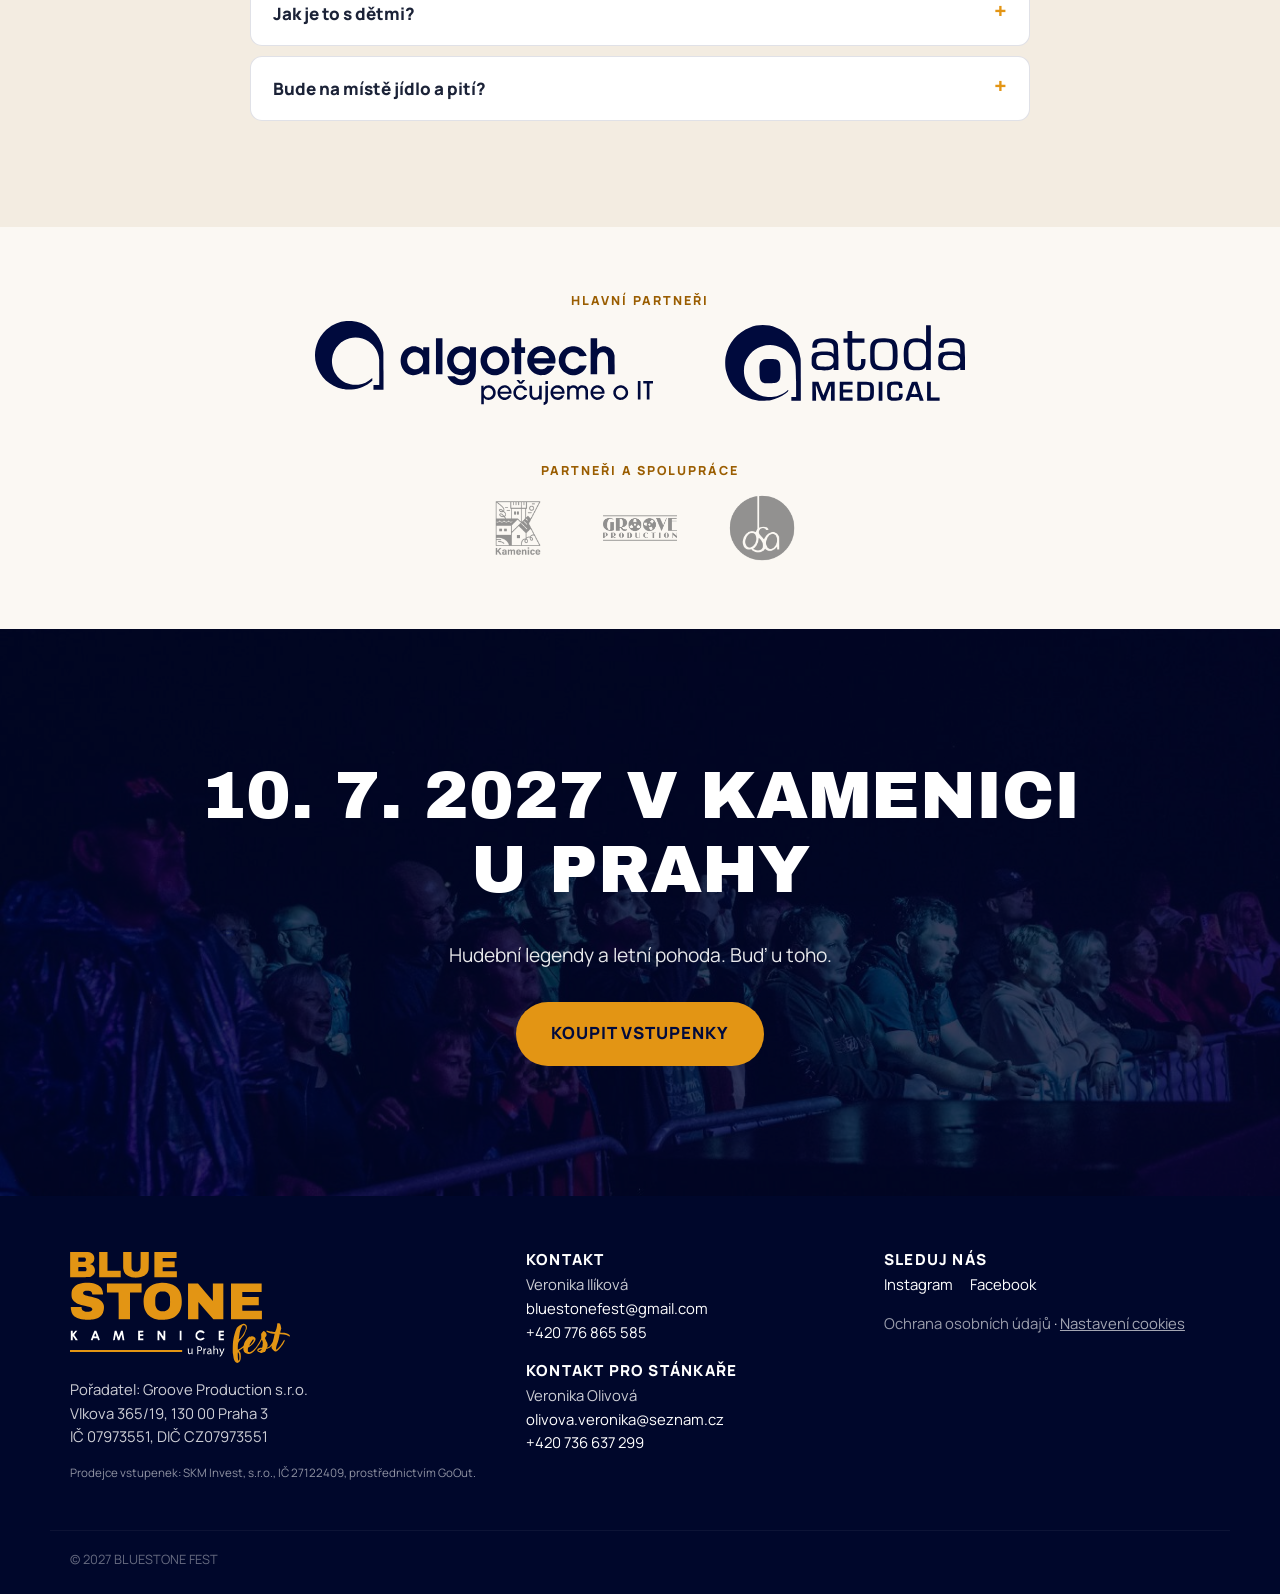
==== commit 92671ab7: "FAQ: servisní poplatek přesunut do otázky o nákupu vstupenek Co-Authored-By: Claude Opus 5.5 <norepl" ====
--- a/index.html
+++ b/index.html
@@ -195,8 +195,7 @@
   {"@type": "Question", "name": "Kdy se otevírá areál?", "acceptedAnswer": {"@type": "Answer", "text": "Program začíná ve 14:00. Přesný čas otevření brány zveřejníme v červnu 2027."}},
   {"@type": "Question", "name": "Koná se festival i za deště?", "acceptedAnswer": {"@type": "Answer", "text": "Ano, festival se koná za každého počasí. Šapito stage je pod stanem."}},
   {"@type": "Question", "name": "Můžu přijít se psem?", "acceptedAnswer": {"@type": "Answer", "text": "Domlouváme s městem Kamenice, informaci doplníme."}},
-  {"@type": "Question", "name": "Kde a od kdy koupím vstupenky?", "acceptedAnswer": {"@type": "Answer", "text": "Předprodej startuje 15. 11. 2026 v 8:00 a vstupenky prodáváme přes GoOut. Odkaz na nákup najdeš na bluestonefest.cz v sekci Vstupenky."}},
-  {"@type": "Question", "name": "Proč při vložení do košíku má vstupenka jinou cenu, než je uvedeno v ceníku?", "acceptedAnswer": {"@type": "Answer", "text": "Ke vstupence je připočteno 3,5 % servisního poplatku, který si účtuje společnost GoOut, přes kterou vstupenky prodáváme."}},
+  {"@type": "Question", "name": "Kde a od kdy koupím vstupenky?", "acceptedAnswer": {"@type": "Answer", "text": "Předprodej startuje 15. 11. 2026 v 8:00 a vstupenky prodáváme přes GoOut. Odkaz na nákup najdeš na bluestonefest.cz v sekci Vstupenky. Ke vstupence je připočteno 3,5 % servisního poplatku, který si účtuje společnost GoOut."}},
   {"@type": "Question", "name": "Jak funguje super early bird?", "acceptedAnswer": {"@type": "Answer", "text": "Od 15. 11. 2026 stojí prvních 200 vstupenek 990 Kč. Po vyprodání limitu platí cena vánoční akce 1 059 Kč do 31. 12. 2026."}},
   {"@type": "Question", "name": "Musím vstupenku tisknout?", "acceptedAnswer": {"@type": "Answer", "text": "Nemusíš. Vstupenka ti přijde e-mailem jako PDF a u vstupu ji stačí ukázat v mobilu."}},
   {"@type": "Question", "name": "Jak je to s dětmi?", "acceptedAnswer": {"@type": "Answer", "text": "Děti do 10 let mají vstup zdarma. Pro děti od 10 do 15 let je zlevněná vstupenka za 490 Kč v předprodeji. Pro 2 dospělé a 2 děti od 10 do 15 let je rodinné vstupné za 2 990 Kč. Odpoledne je pro děti připravená pohádka na Šapito stage."}},
@@ -609,8 +608,7 @@
     <details><summary>Kdy se otevírá areál?</summary><p>Program začíná ve 14:00. Přesný čas otevření brány zveřejníme v červnu 2027.</p></details>
     <details><summary>Koná se festival i za deště?</summary><p>Ano, festival se koná za každého počasí. Šapito stage je pod stanem.</p></details>
     <details><summary>Můžu přijít se psem?</summary><p>Domlouváme s městem Kamenice, informaci doplníme.</p></details>
-    <details><summary>Kde a od kdy koupím vstupenky?</summary><p>Předprodej startuje 15. 11. 2026 v 8:00 a vstupenky prodáváme přes GoOut. Tlačítko na nákup najdeš v sekci <a class="link" href="#vstupenky">Vstupenky</a>.</p></details>
-    <details><summary>Proč při vložení do košíku má vstupenka jinou cenu, než je uvedeno v ceníku?</summary><p>Ke vstupence je připočteno 3,5 % servisního poplatku, který si účtuje společnost GoOut, přes kterou vstupenky prodáváme.</p></details>
+    <details><summary>Kde a od kdy koupím vstupenky?</summary><p>Předprodej startuje 15. 11. 2026 v 8:00 a vstupenky prodáváme přes GoOut. Tlačítko na nákup najdeš v sekci <a class="link" href="#vstupenky">Vstupenky</a>. Ke vstupence je připočteno 3,5 % servisního poplatku, který si účtuje společnost GoOut.</p></details>
     <details><summary>Jak funguje super early bird?</summary><p>Od 15. 11. 2026 stojí prvních 200 vstupenek 990 Kč. Po vyprodání limitu platí cena vánoční akce 1 059 Kč do 31. 12. 2026.</p></details>
     <details><summary>Musím vstupenku tisknout?</summary><p>Nemusíš. Vstupenka ti přijde e-mailem jako PDF a u vstupu ji stačí ukázat v mobilu.</p></details>
     <details><summary>Jak je to s dětmi?</summary><p>Děti do 10 let mají vstup zdarma. Pro děti od 10 do 15 let je zlevněná vstupenka za 490 Kč v předprodeji. Pro 2 dospělé a 2 děti od 10 do 15 let je rodinné vstupné za 2 990 Kč. Odpoledne je pro děti připravená pohádka na Šapito stage.</p></details>
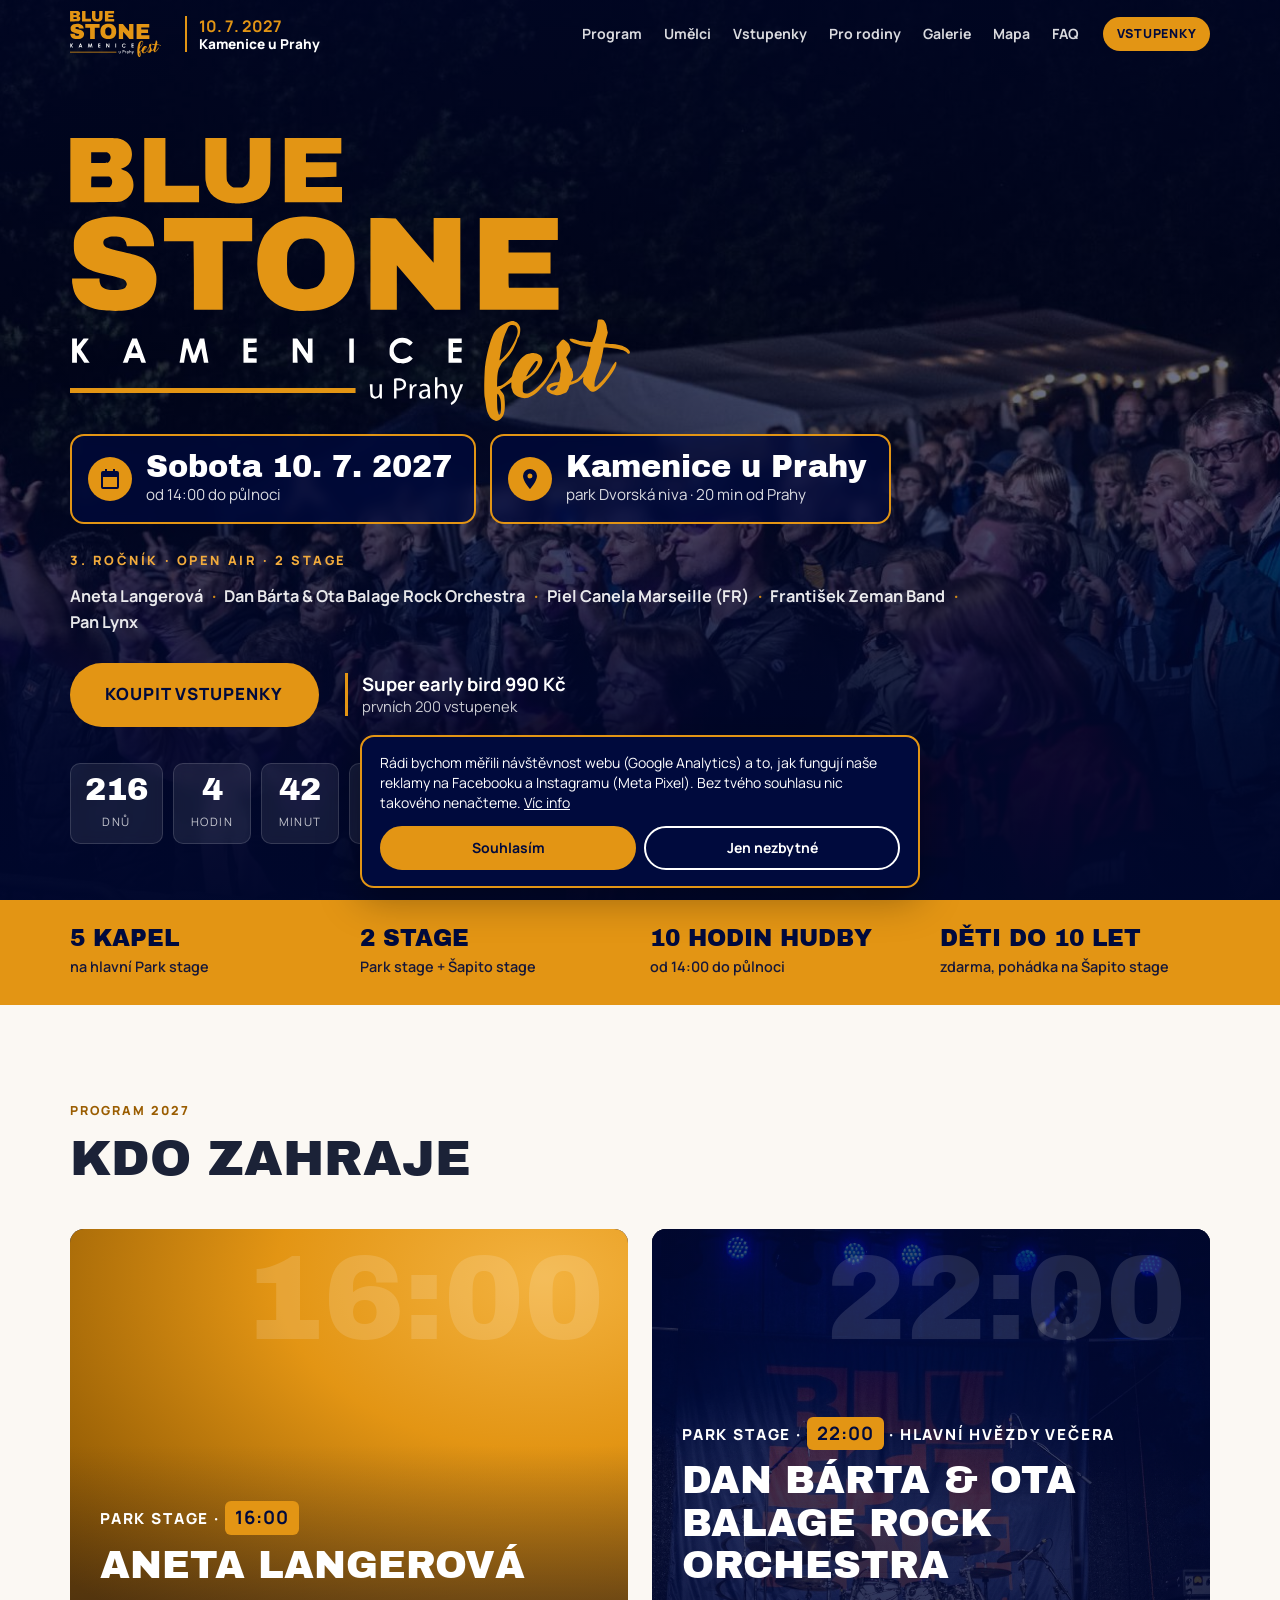
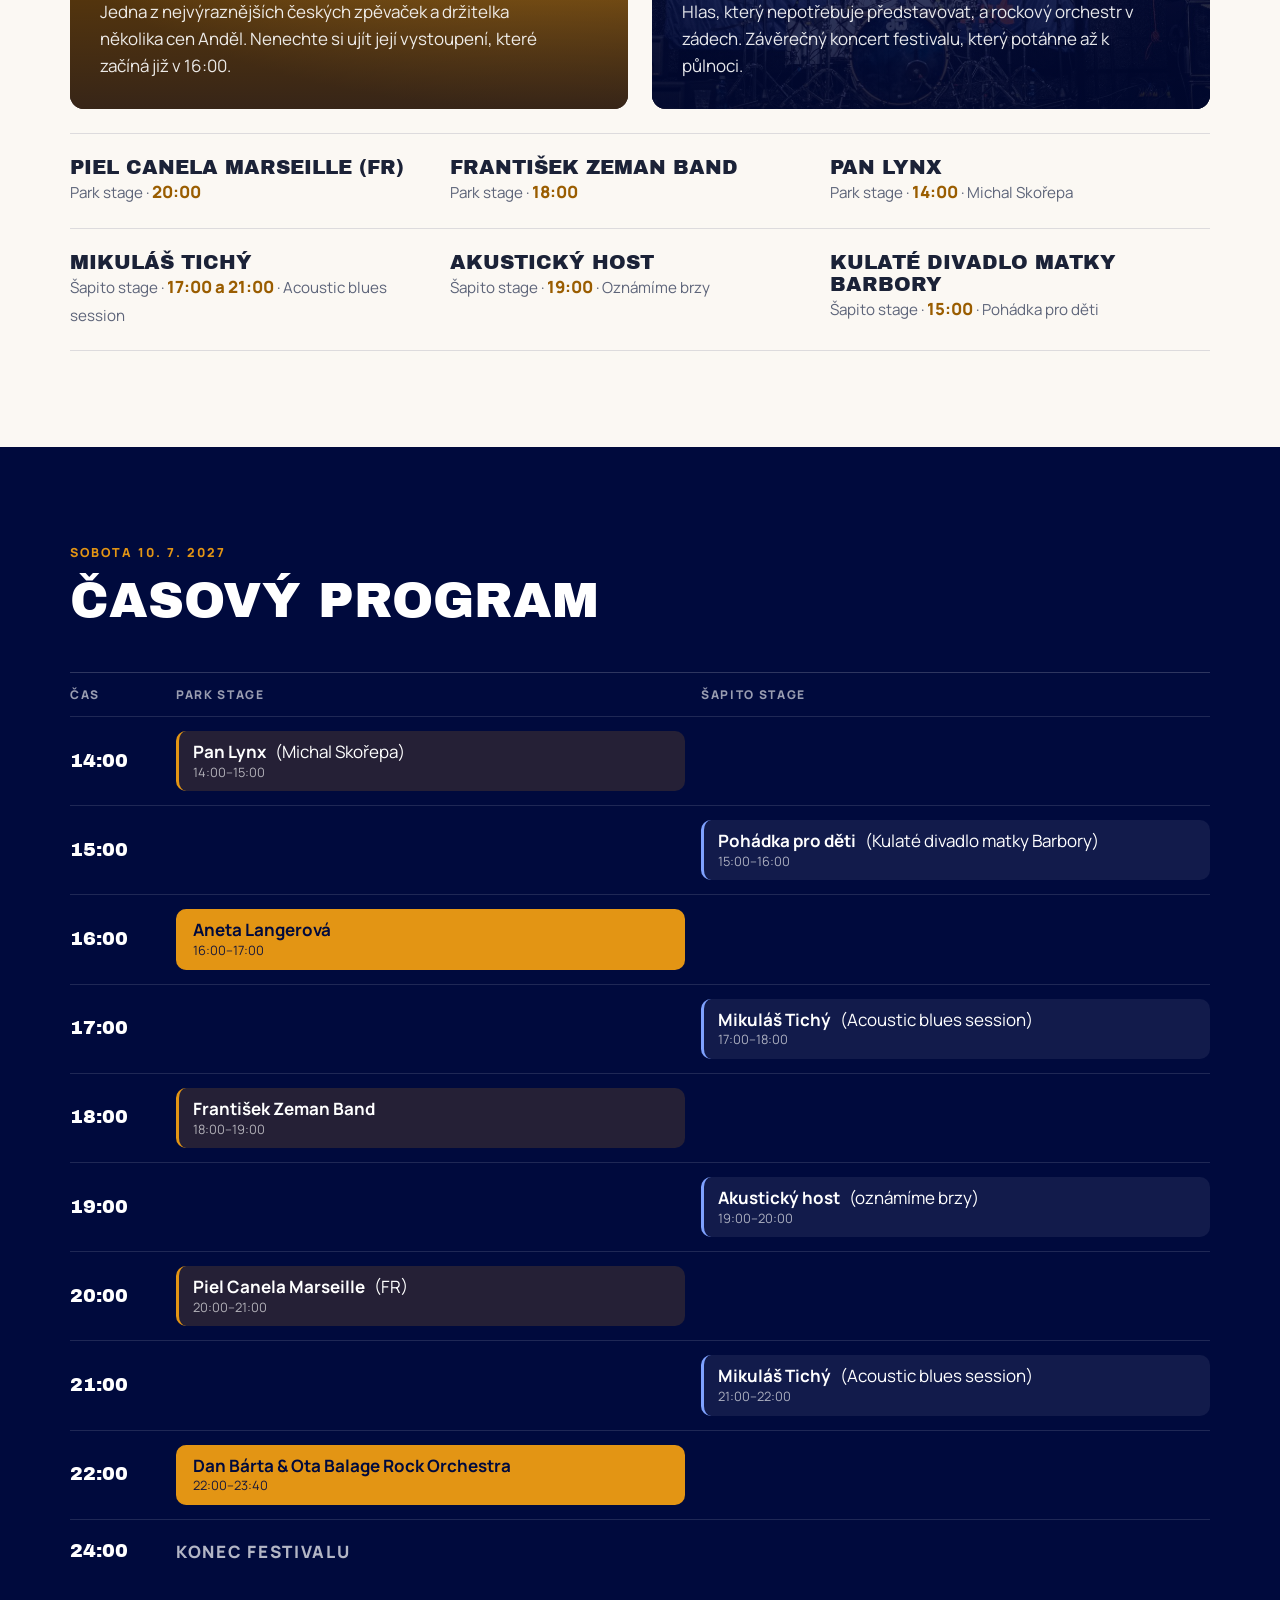
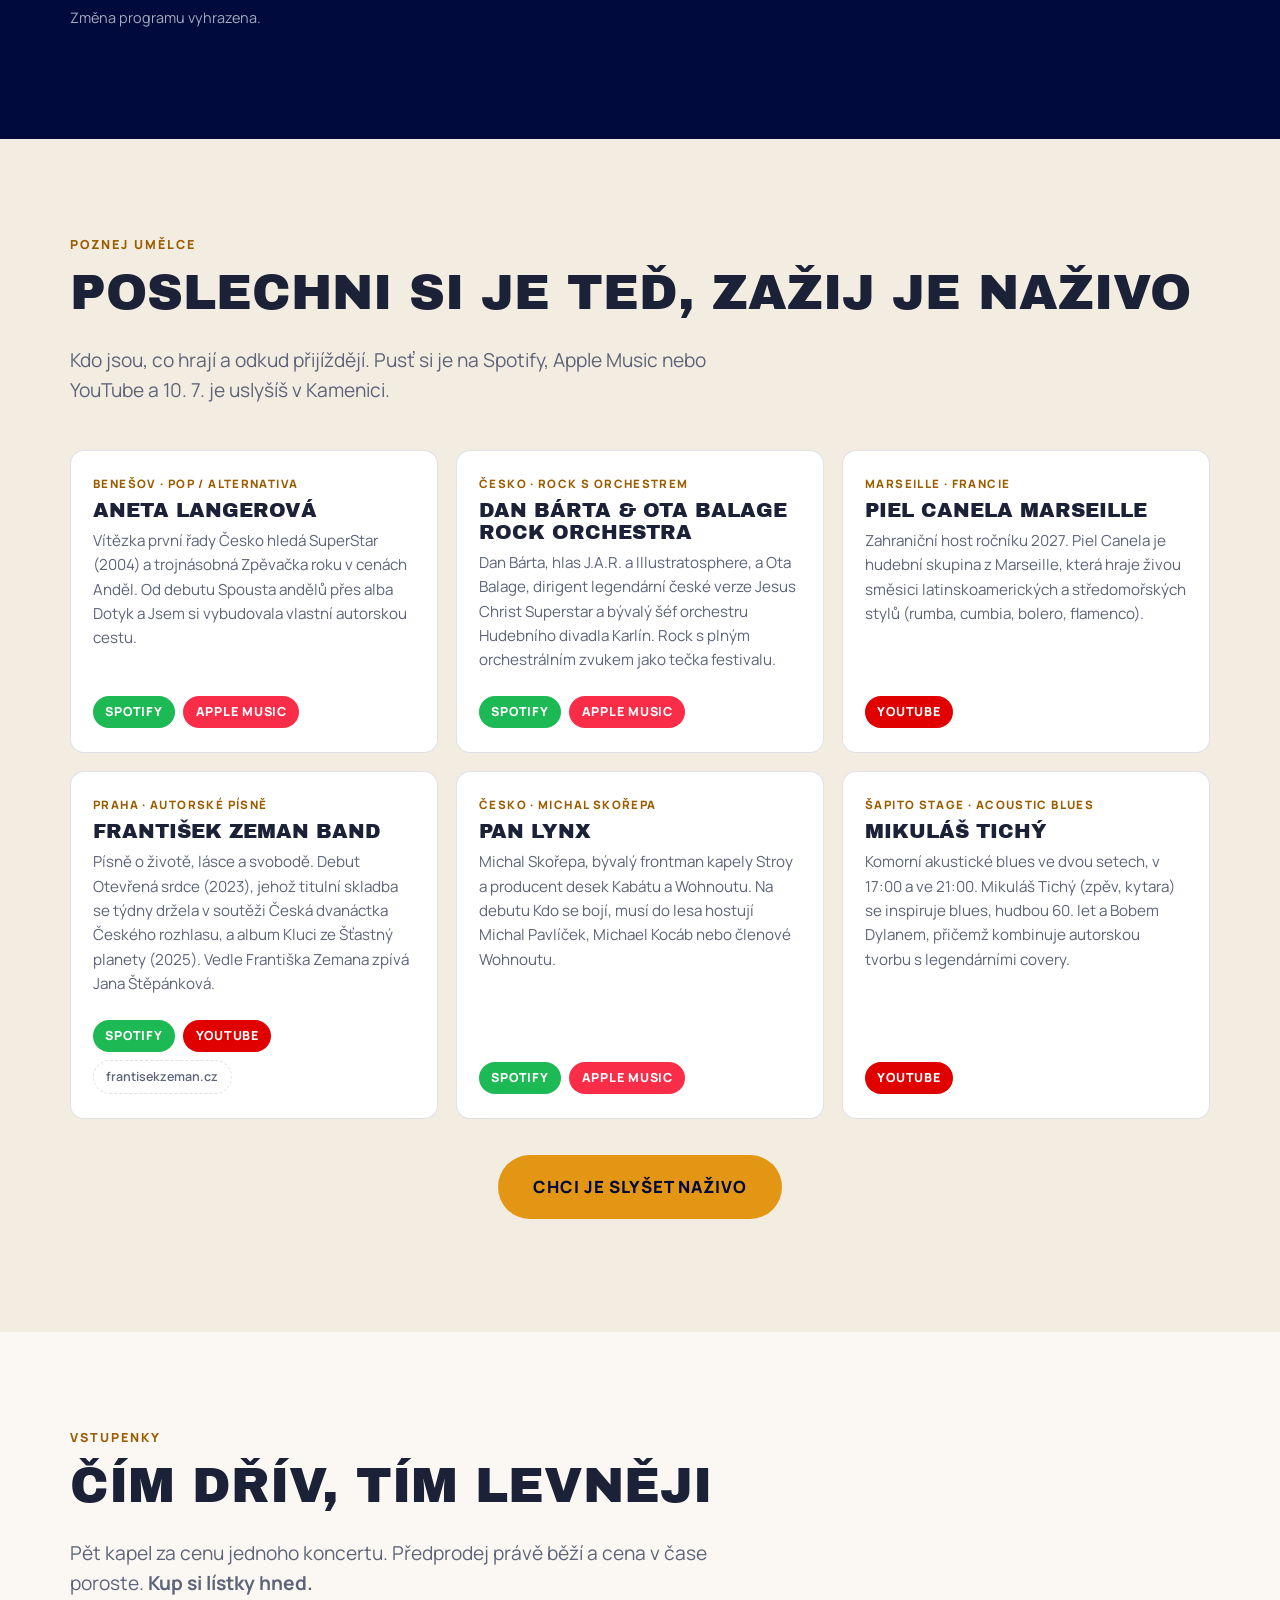
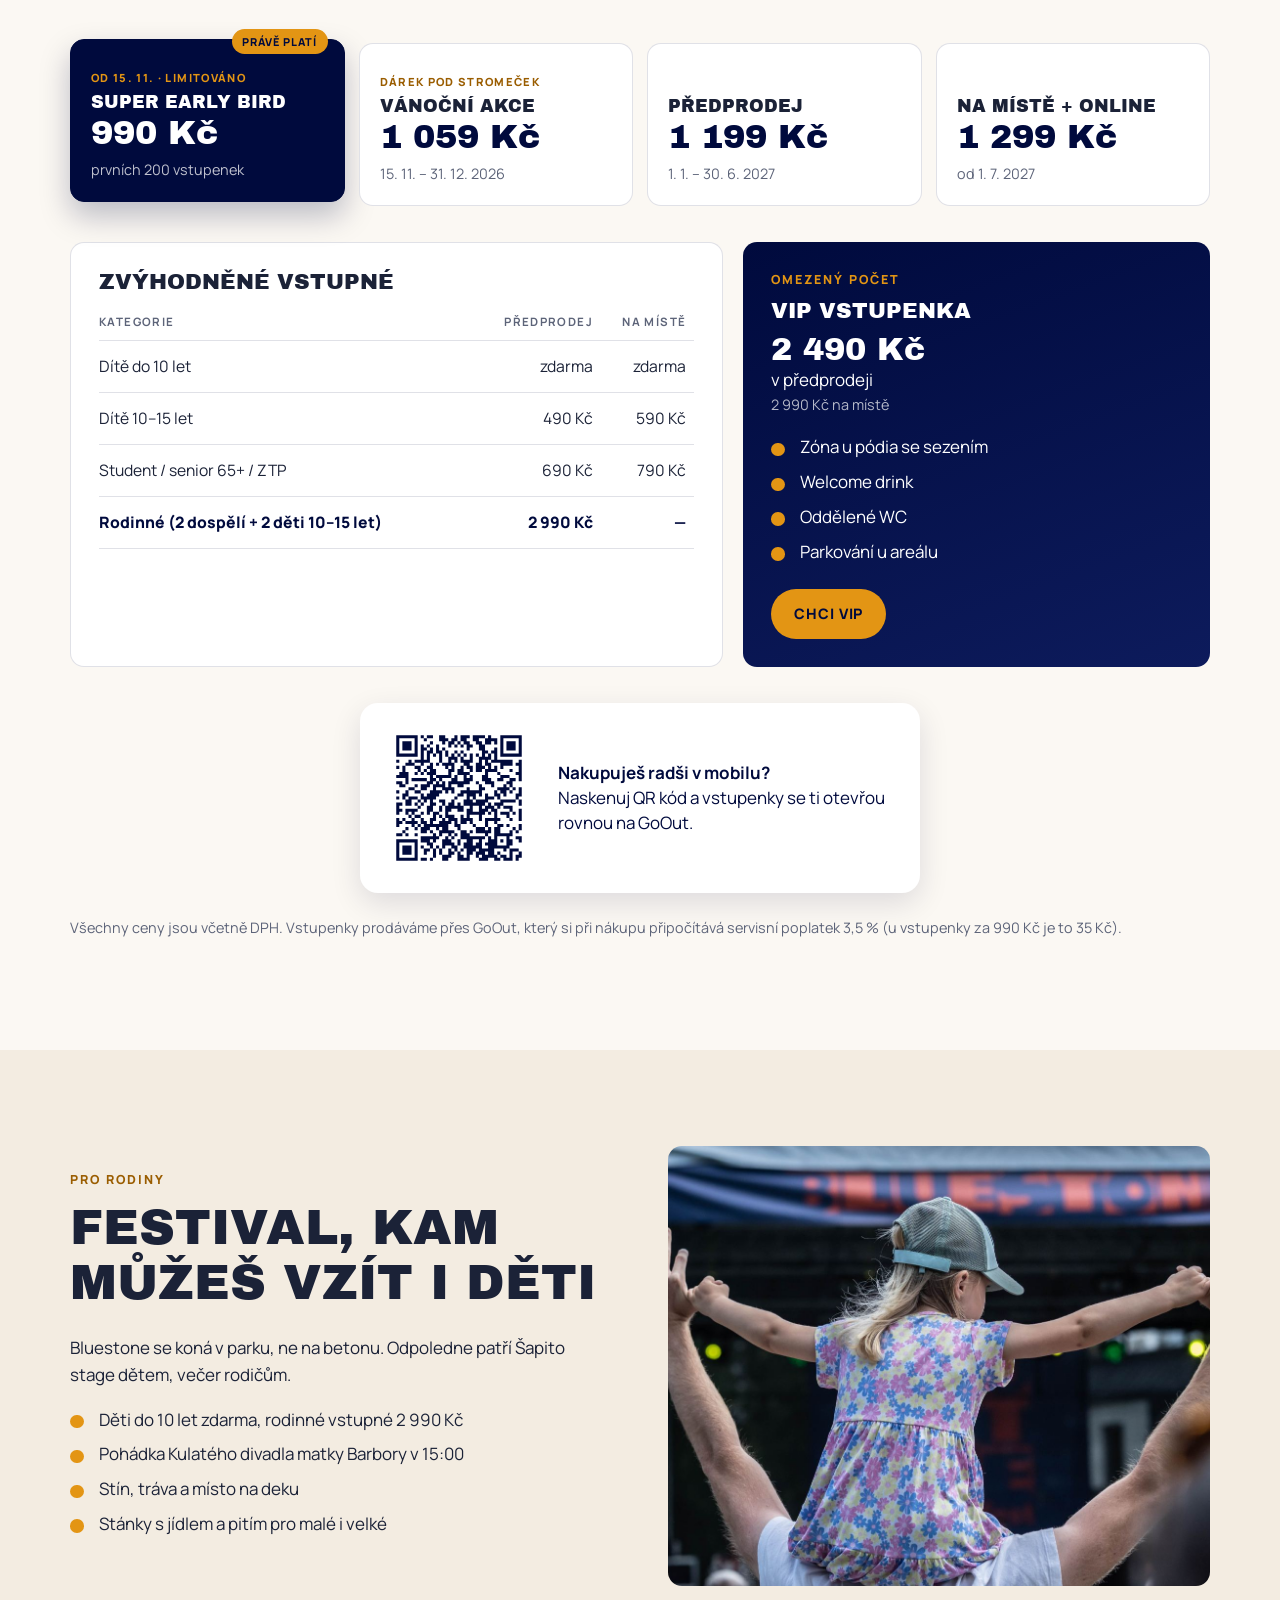
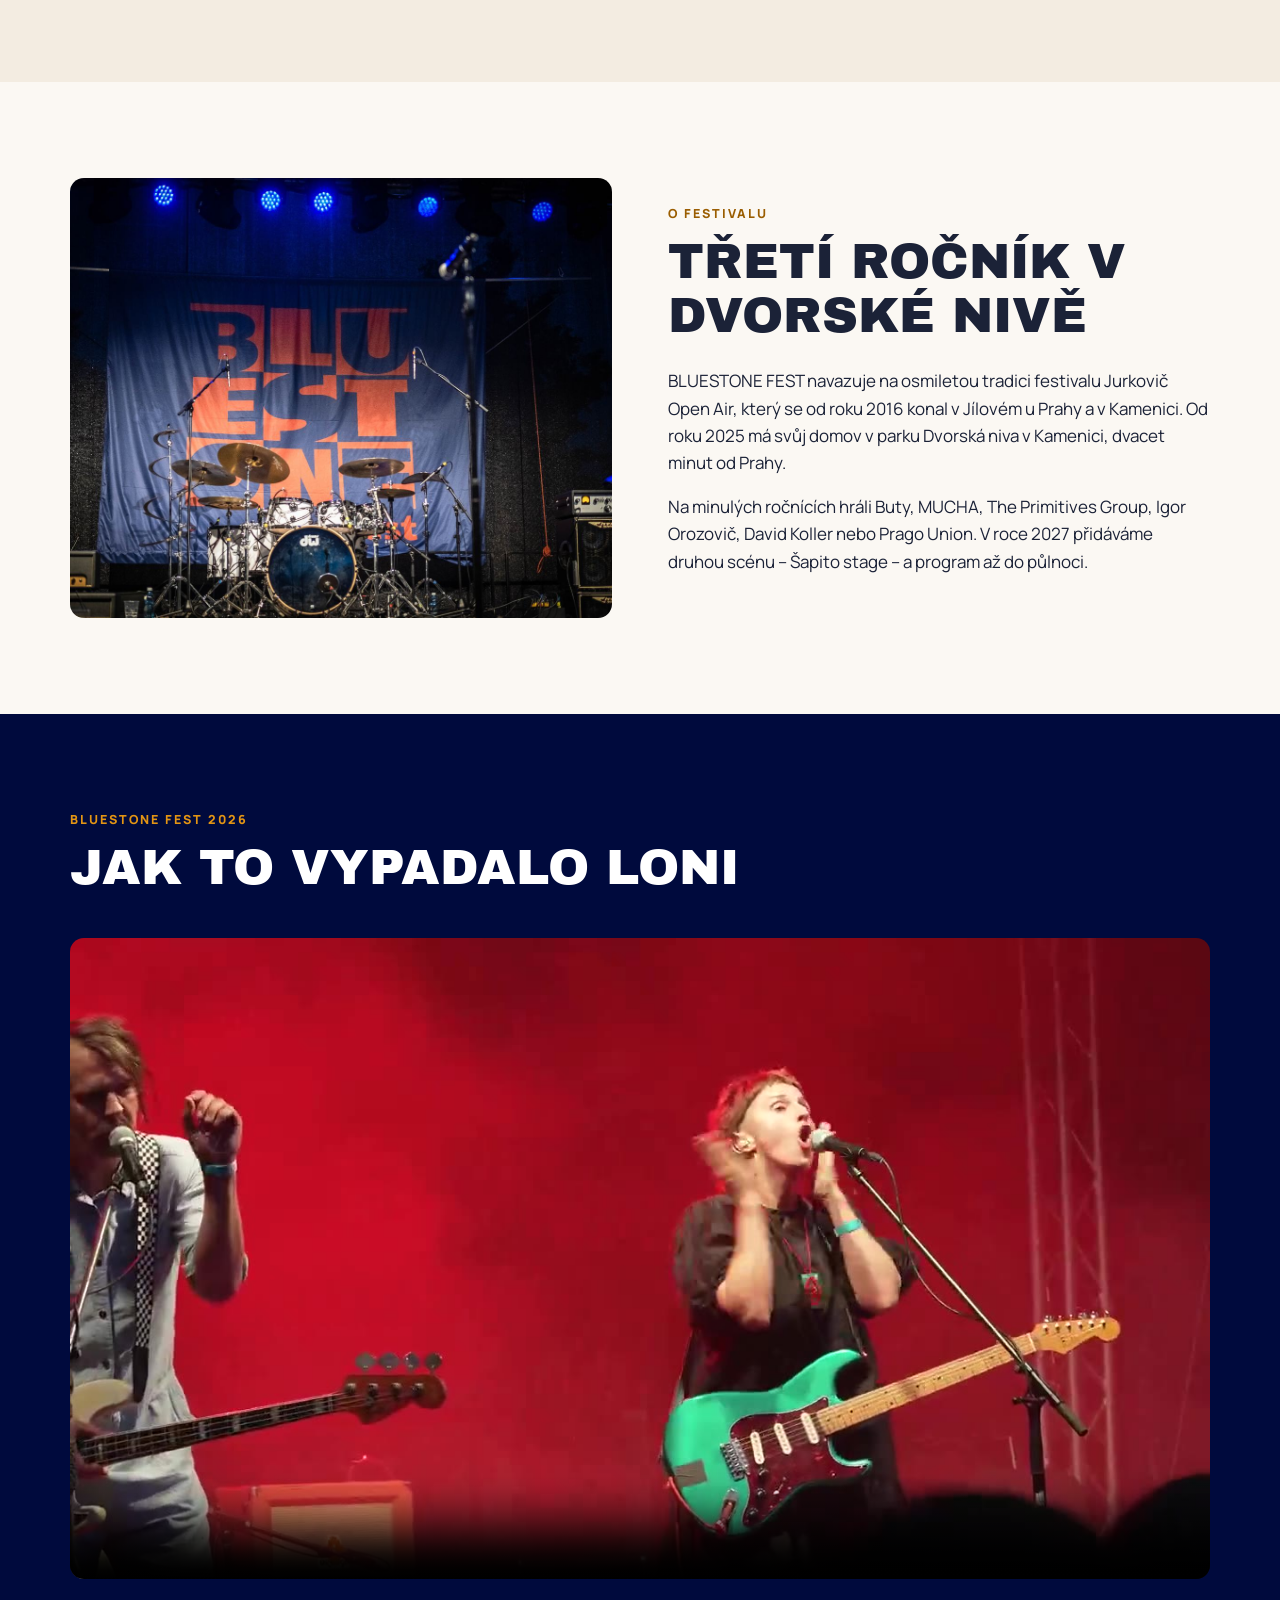
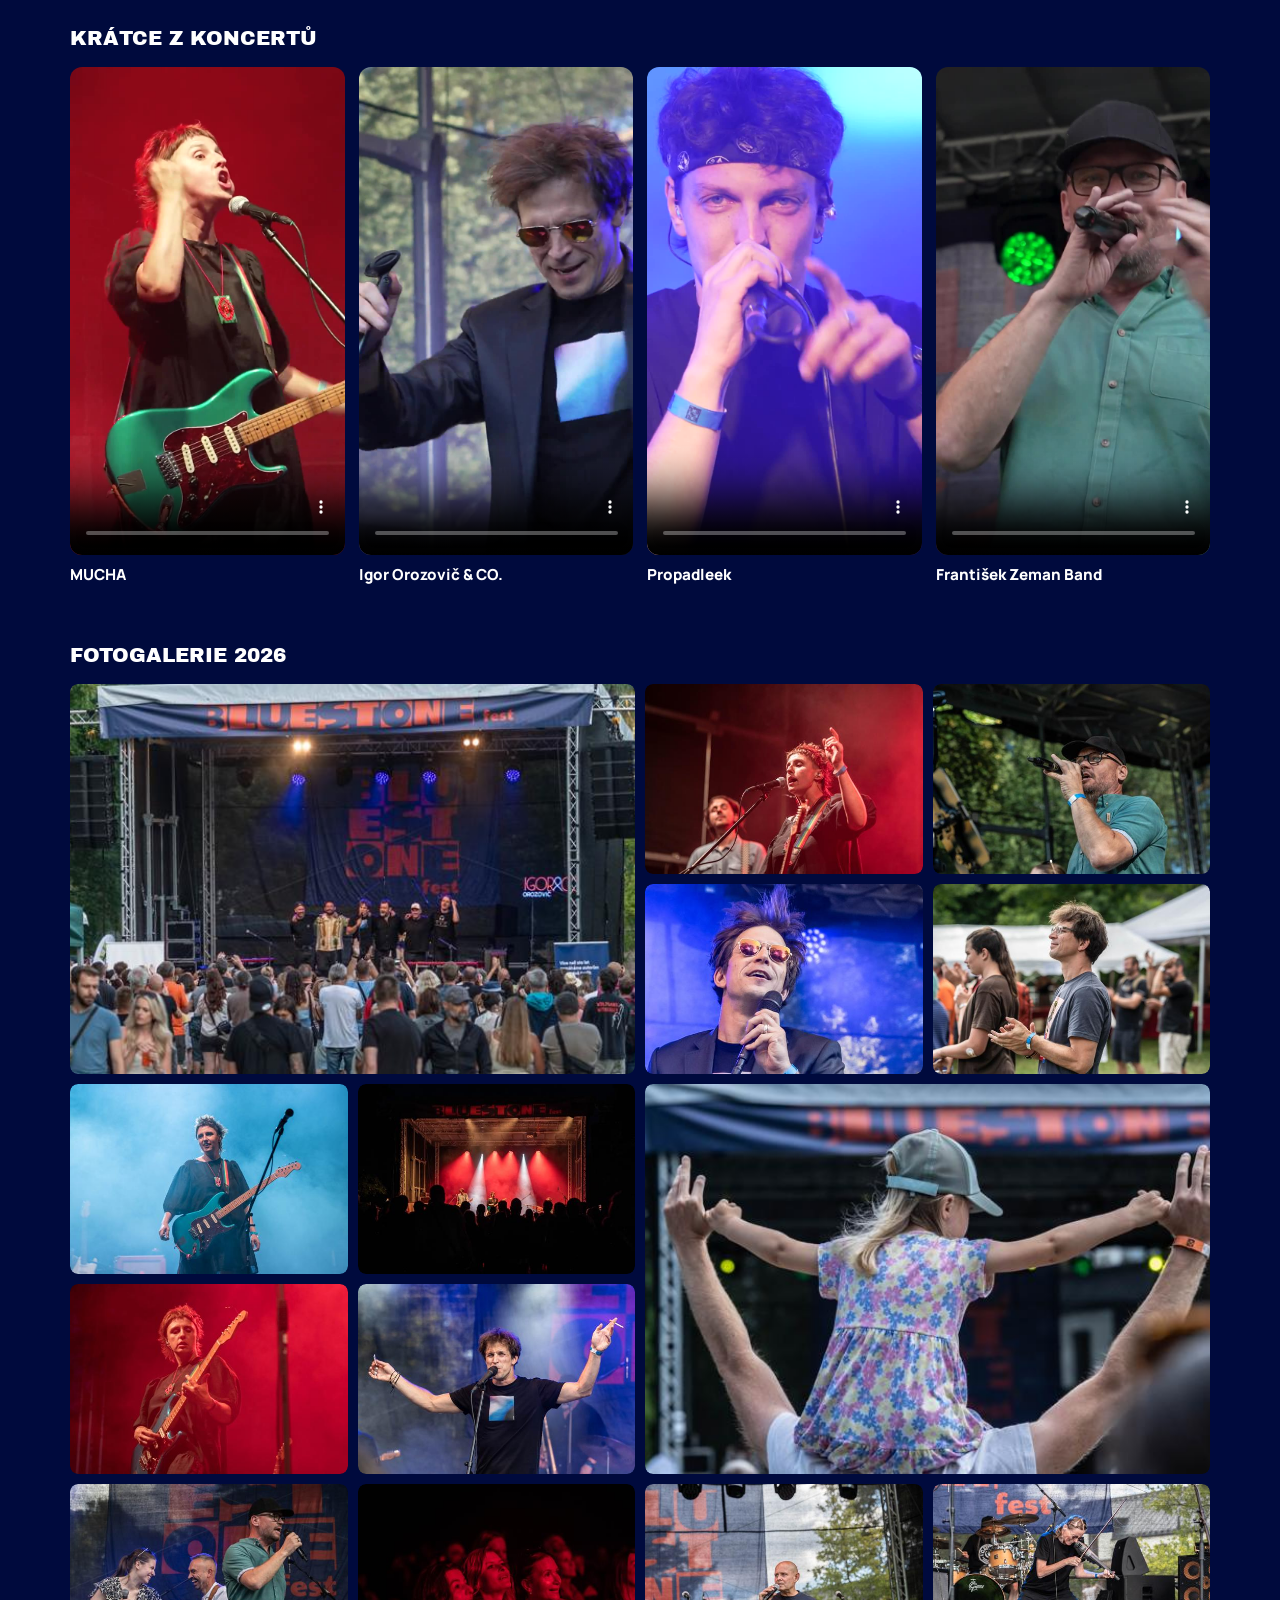
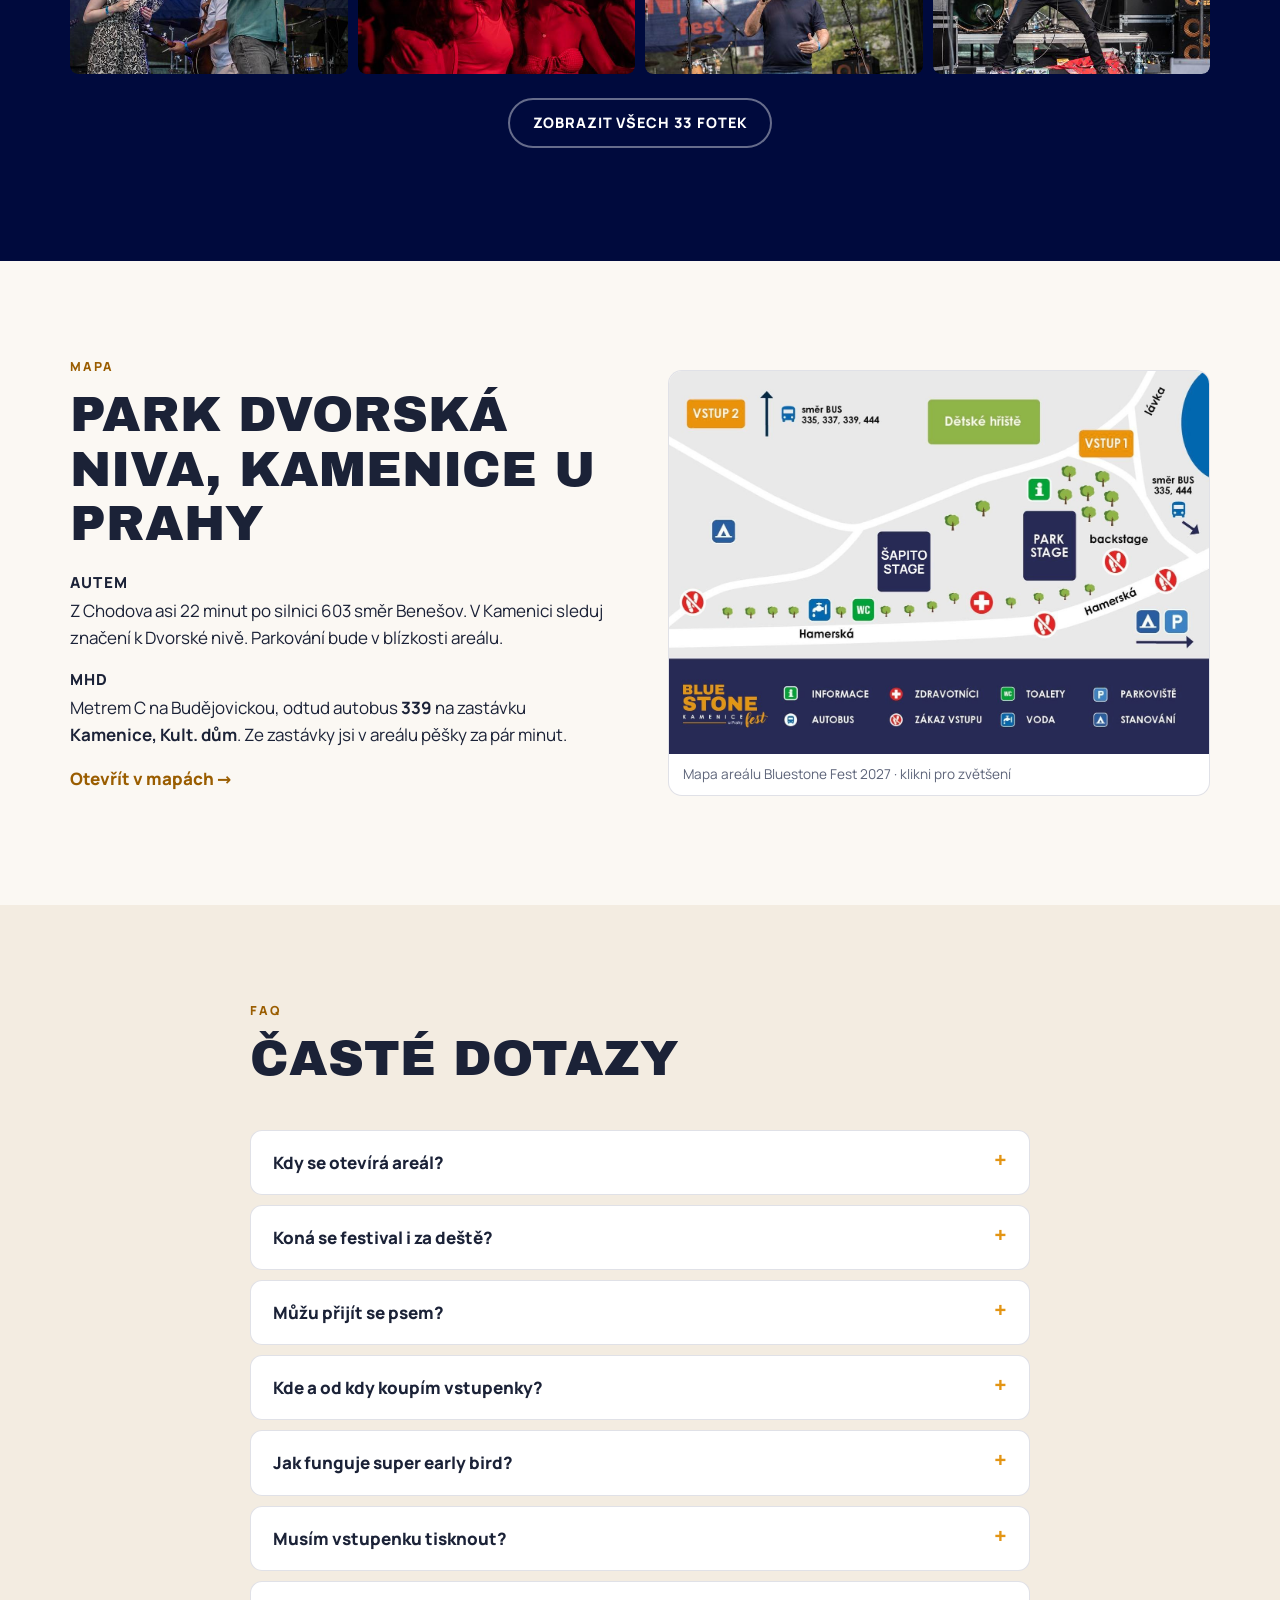
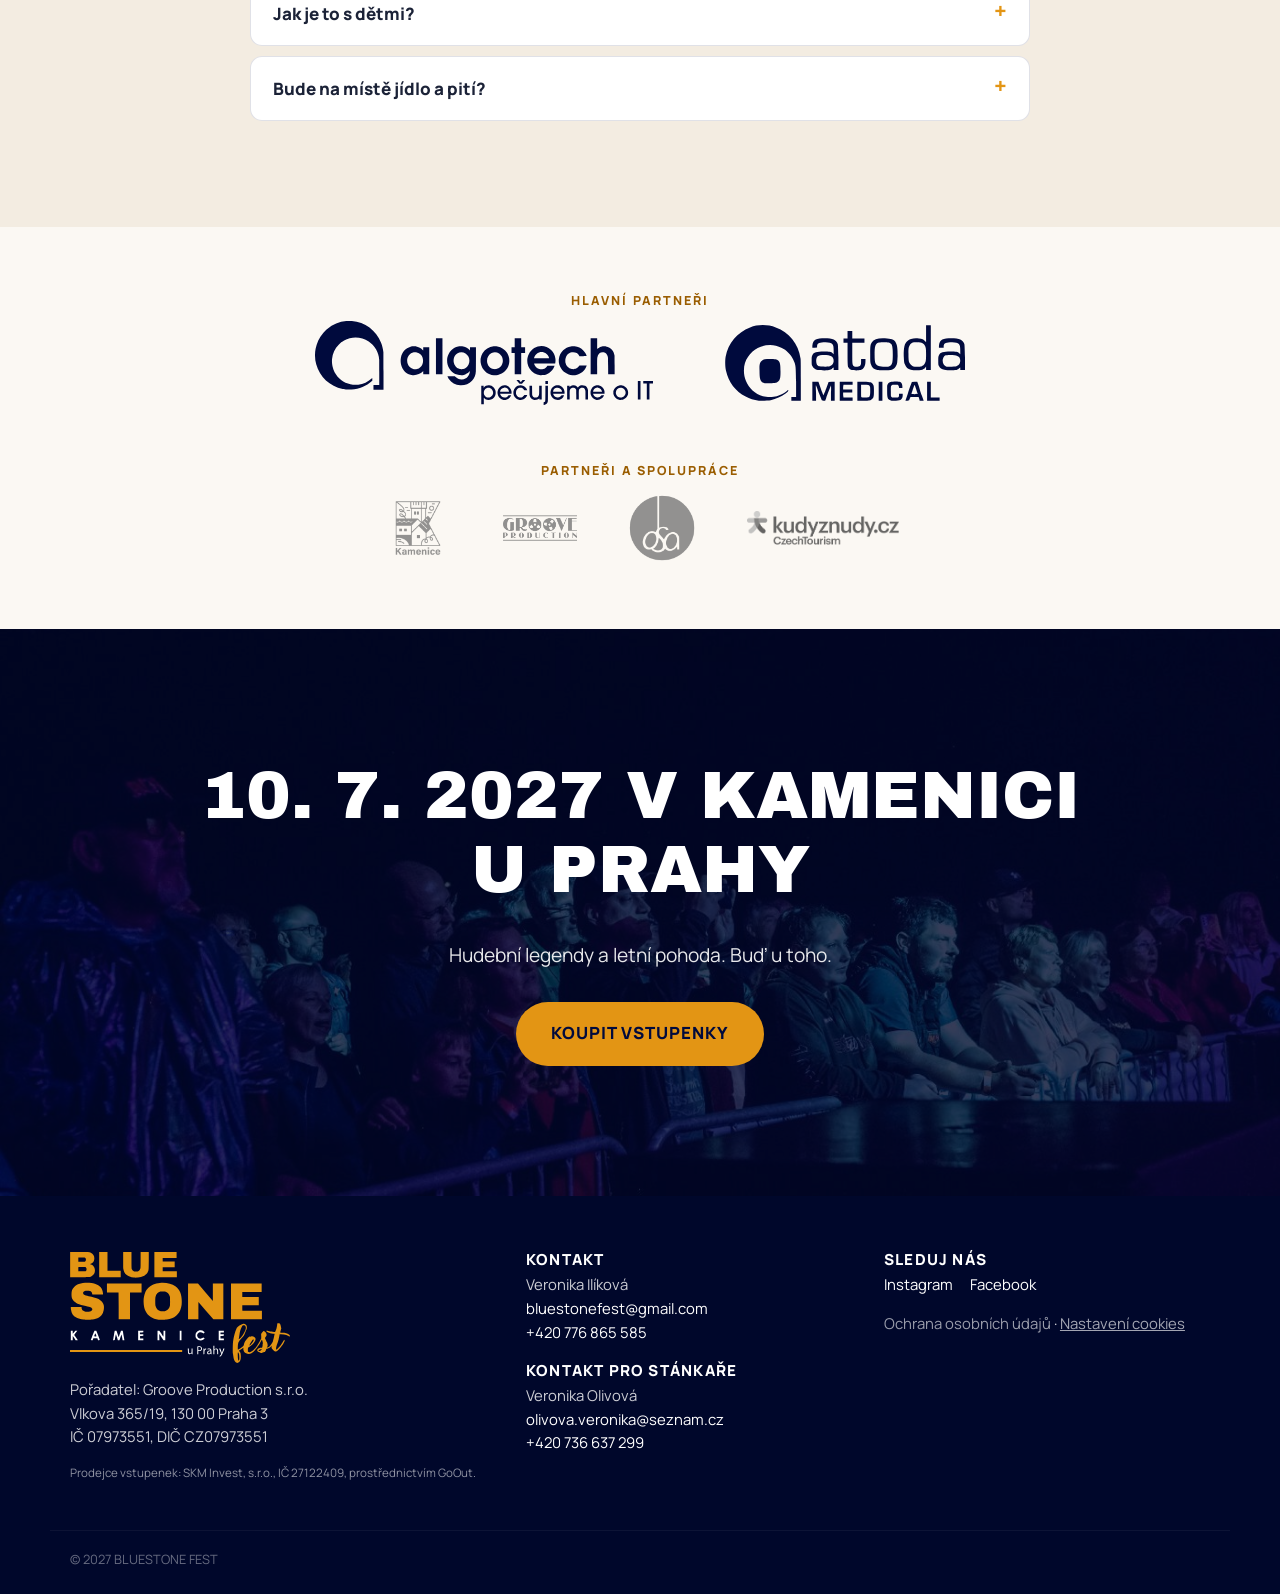
==== commit 5f5ffacc: "Partneři: logo Kudy z nudy Co-Authored-By: Claude Opus 5.5 <noreply@anthropic.com> Claude-Session: h" ====
--- a/index.html
+++ b/index.html
@@ -629,6 +629,7 @@
       <img src="assets/img/Kamenice.webp" alt="Město Kamenice" loading="lazy" width="484" height="484">
       <img src="assets/img/groo.webp" alt="Groove Production" loading="lazy" width="555" height="555">
       <img src="assets/img/osa.webp" alt="OSA" loading="lazy" width="496" height="496">
+      <a href="https://www.kudyznudy.cz" target="_blank" rel="noopener"><img src="assets/img/kudyznudy.webp" alt="Kudy z nudy – CzechTourism" class="logo--wide" loading="lazy" width="367" height="82"></a>
     </div>
   </div>
 </section>
--- a/styles.css
+++ b/styles.css
@@ -237,7 +237,8 @@
 .logos{display:flex;flex-wrap:wrap;justify-content:center;align-items:center;gap:48px}
 .logos img{height:74px;width:auto;object-fit:contain;filter:grayscale(1);opacity:.75;transition:.2s}
 .logos img.logo--wide{height:34px}
-.logos img:hover{filter:none;opacity:1}
+.logos img:hover,.logos a:hover img{filter:none;opacity:1}
+.logos a{display:flex}
 .sponsors{display:flex;flex-wrap:wrap;justify-content:center;align-items:center;gap:40px 72px;margin:0 0 56px}
 .sponsors img{width:auto;transition:opacity .2s}
 .sponsors a:hover img{opacity:.75}
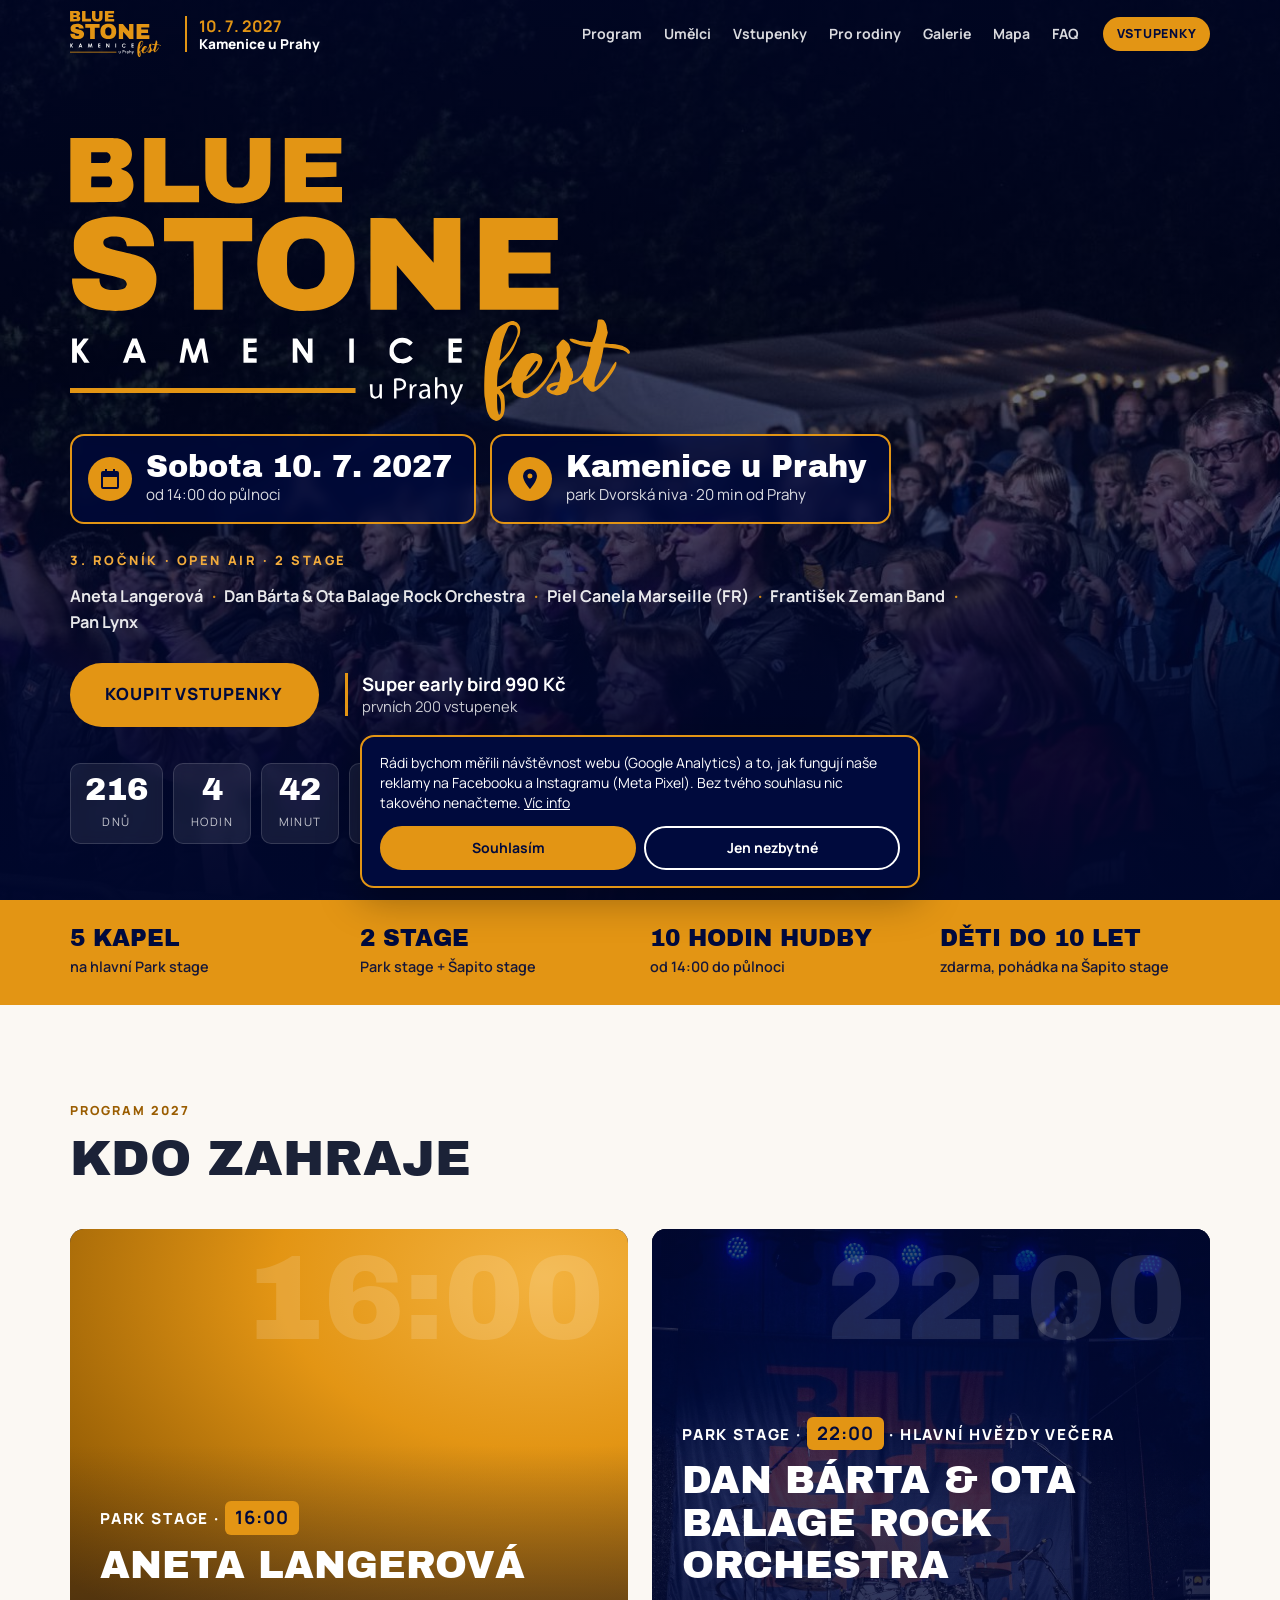
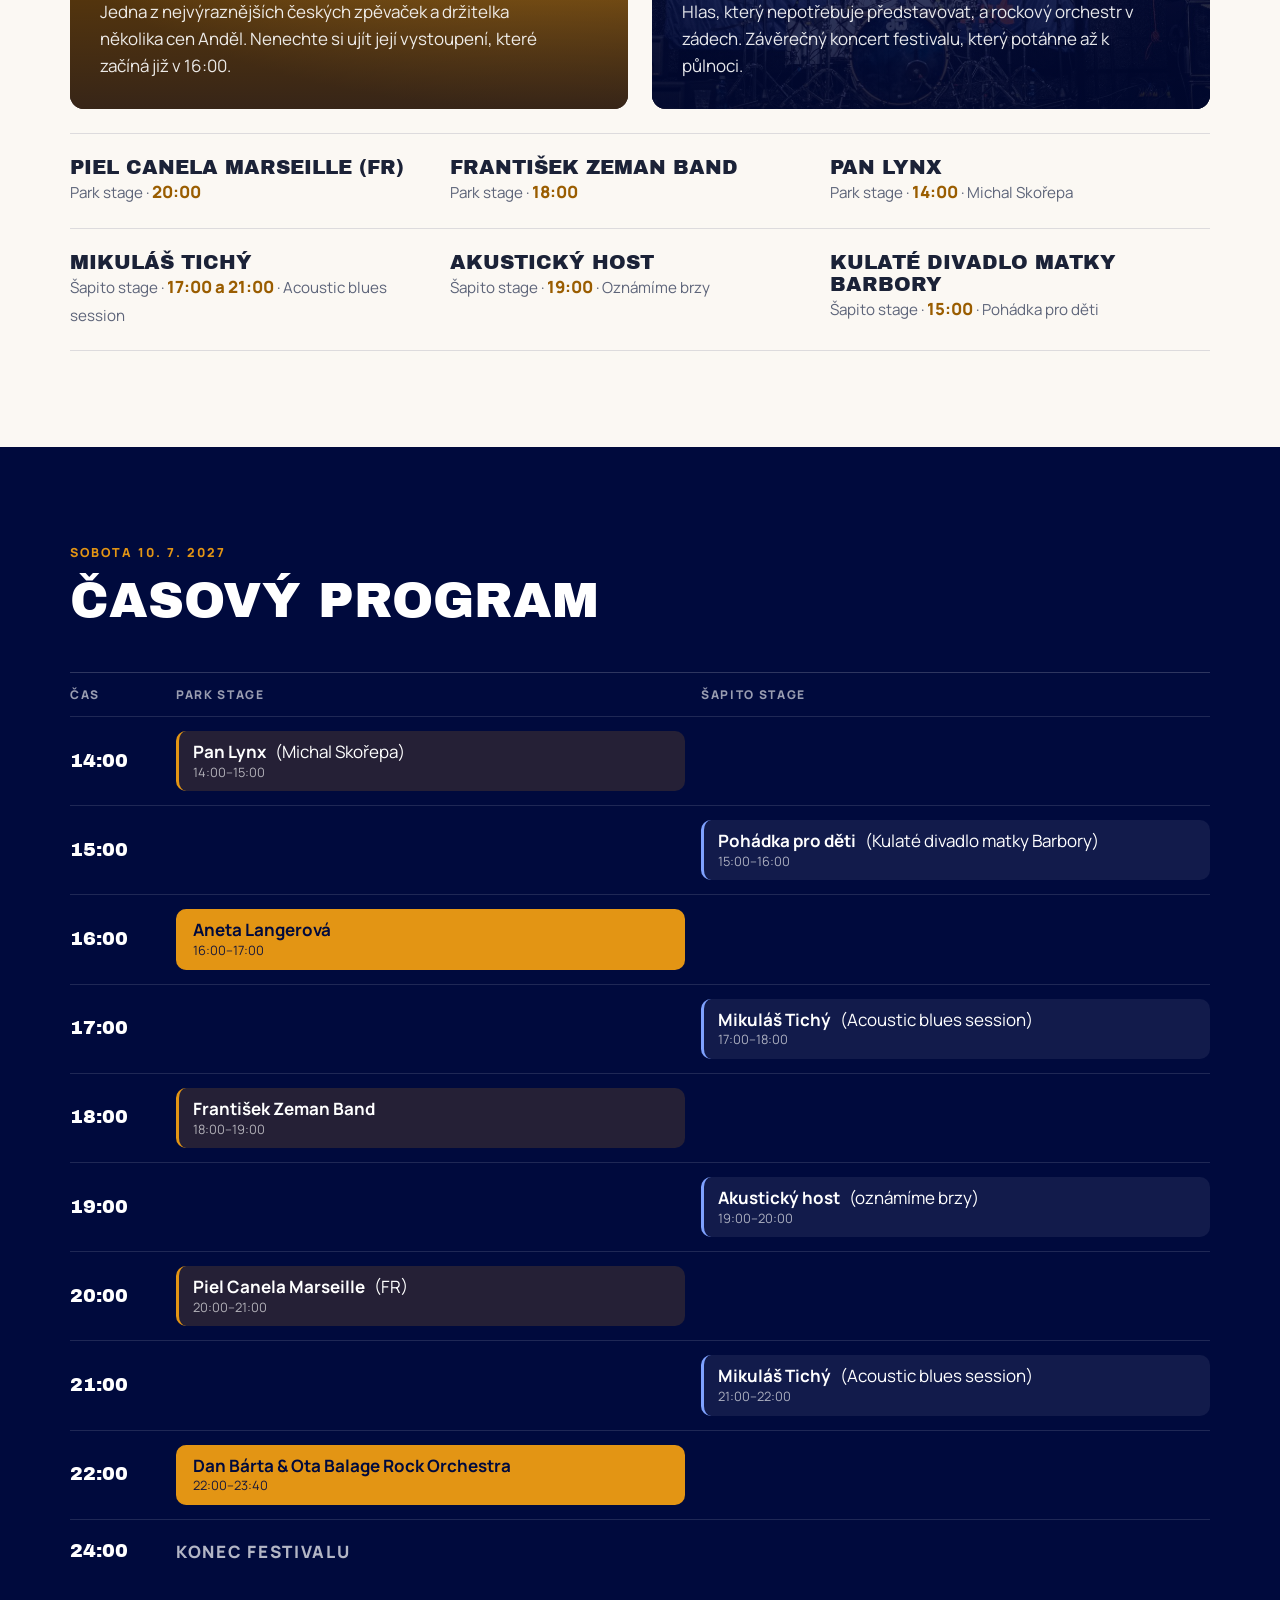
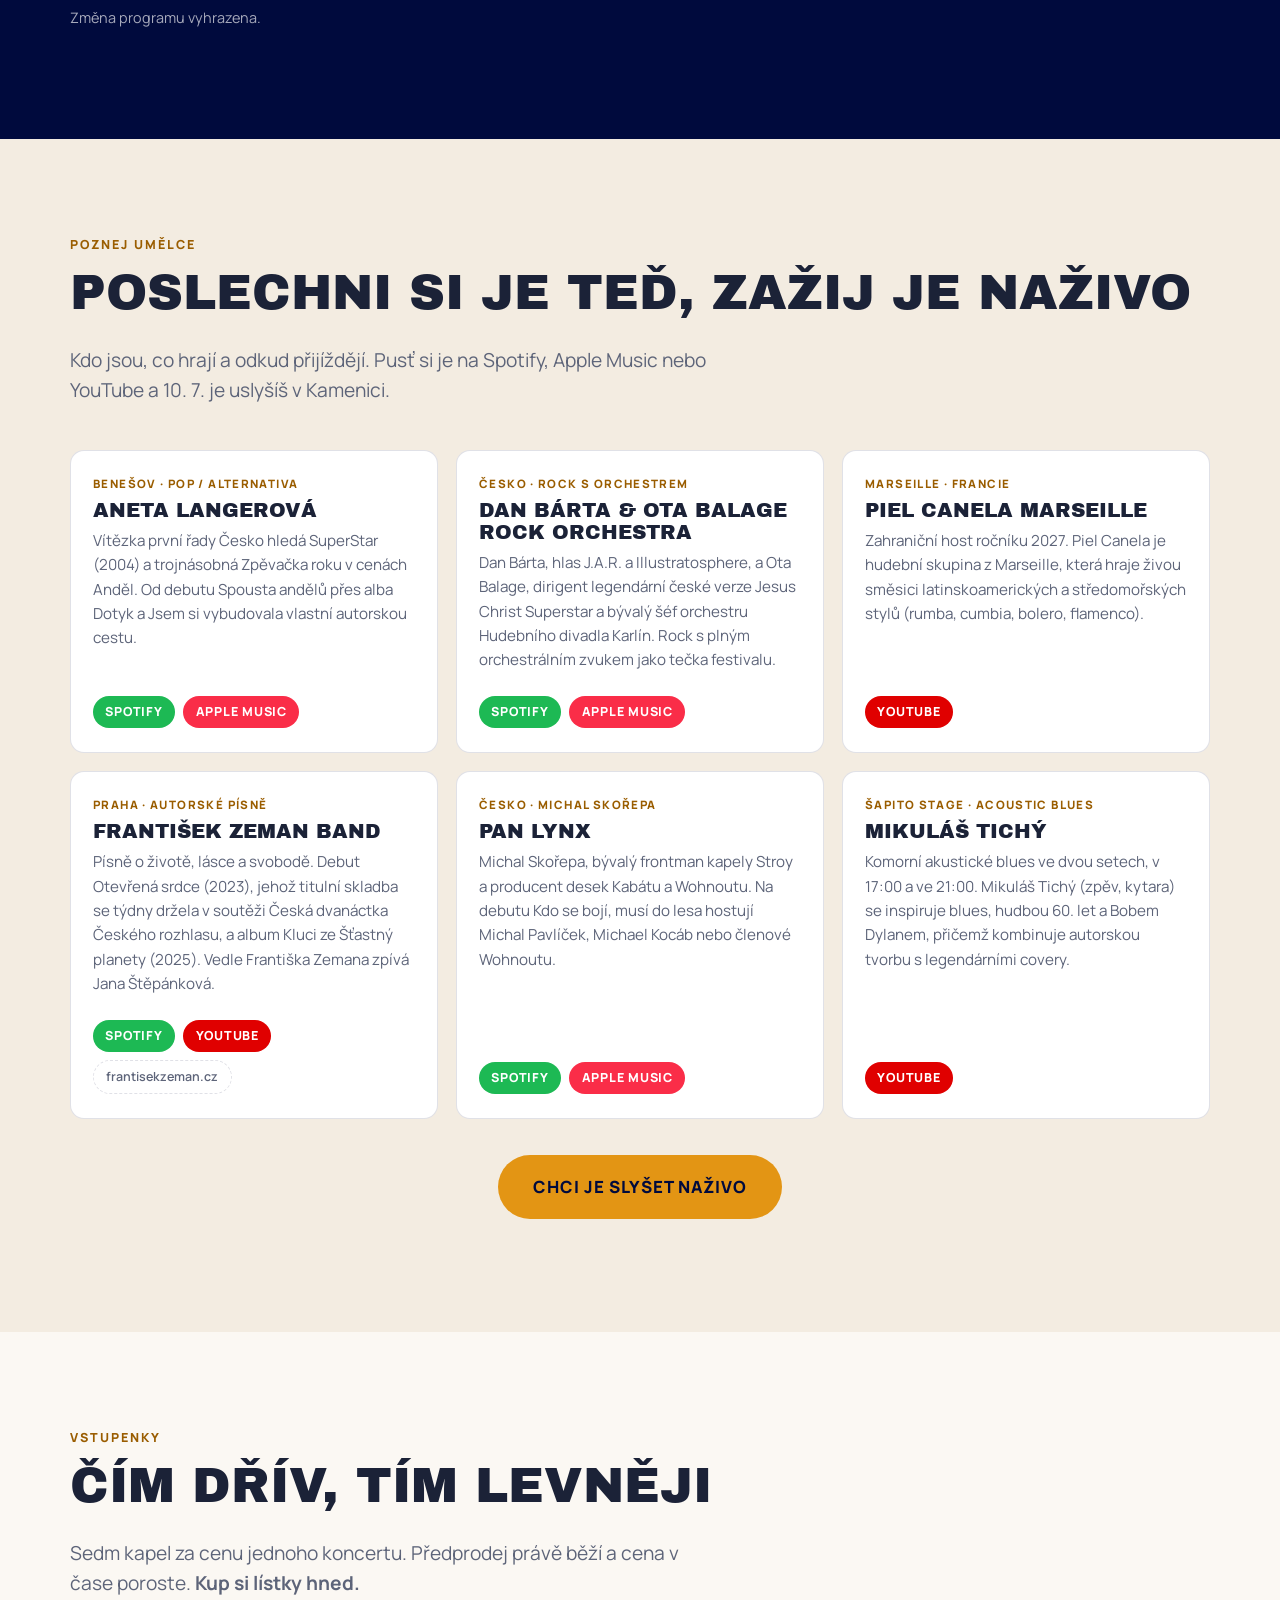
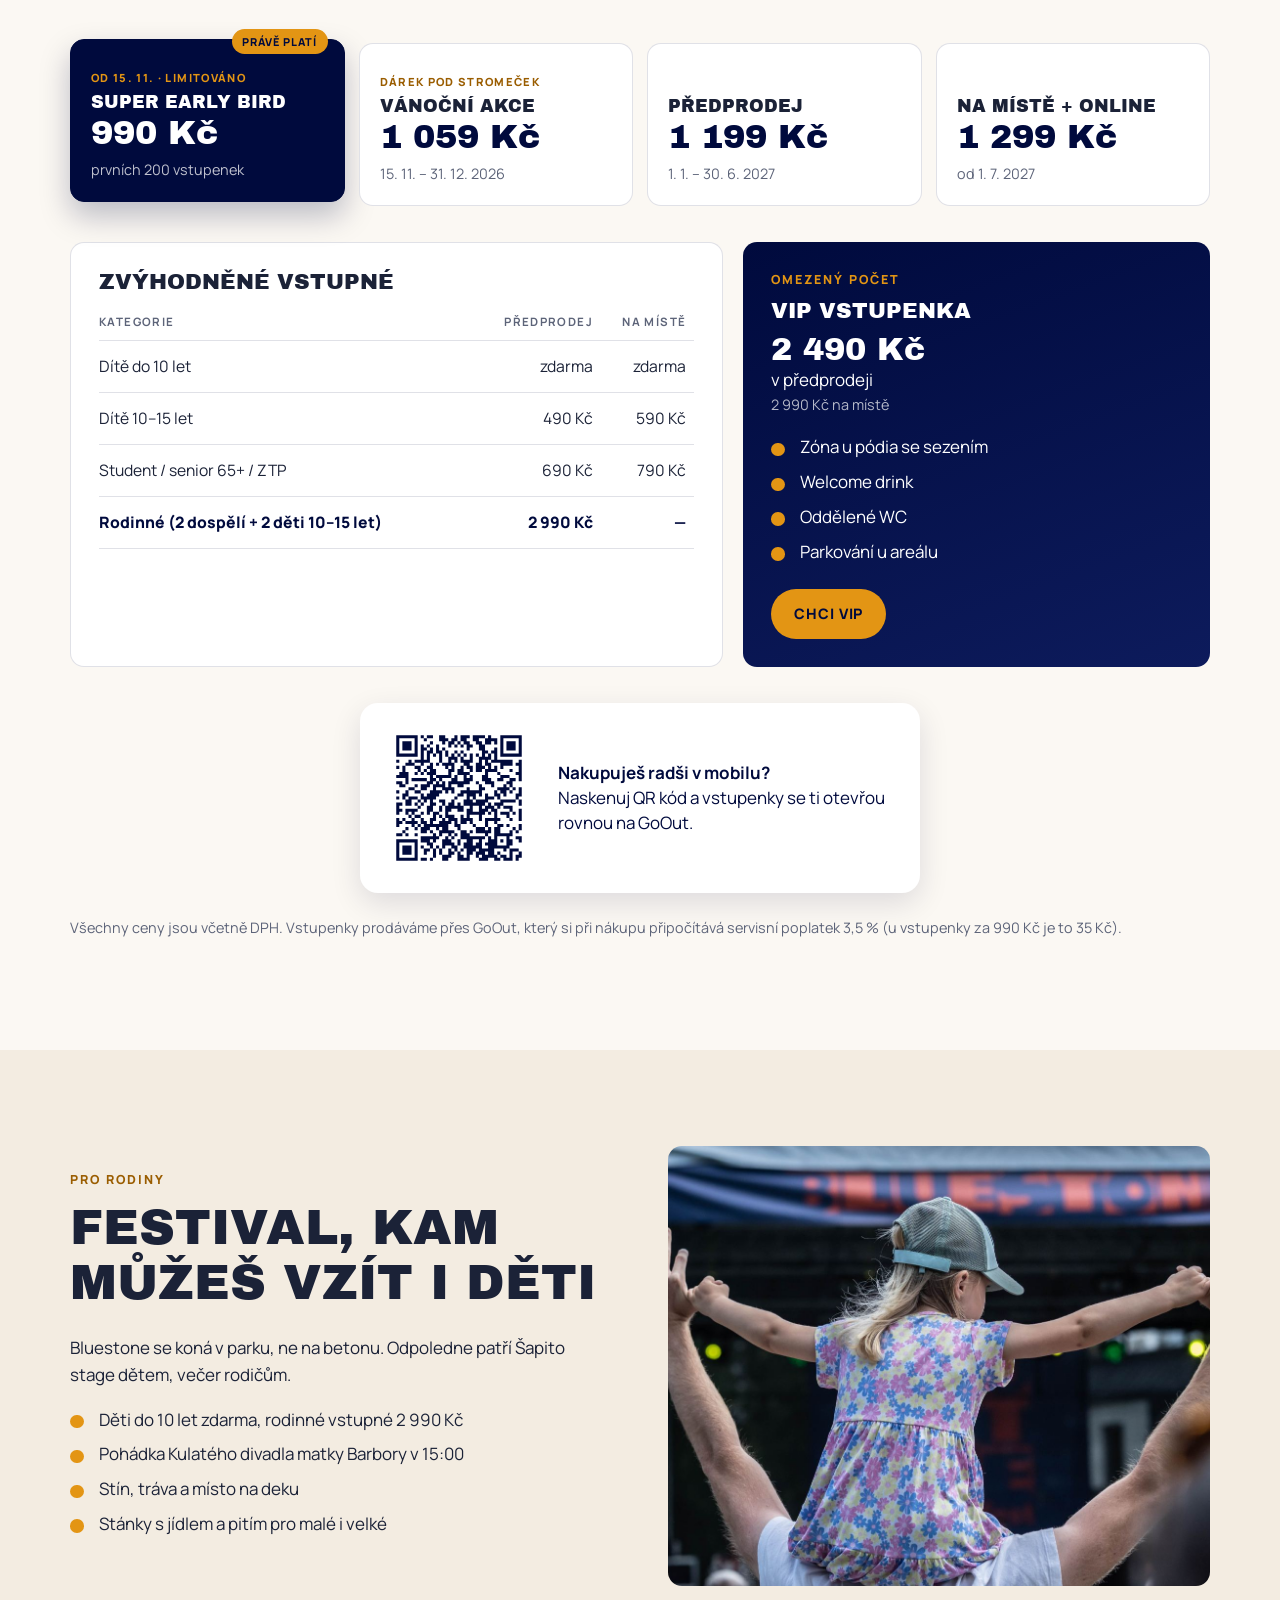
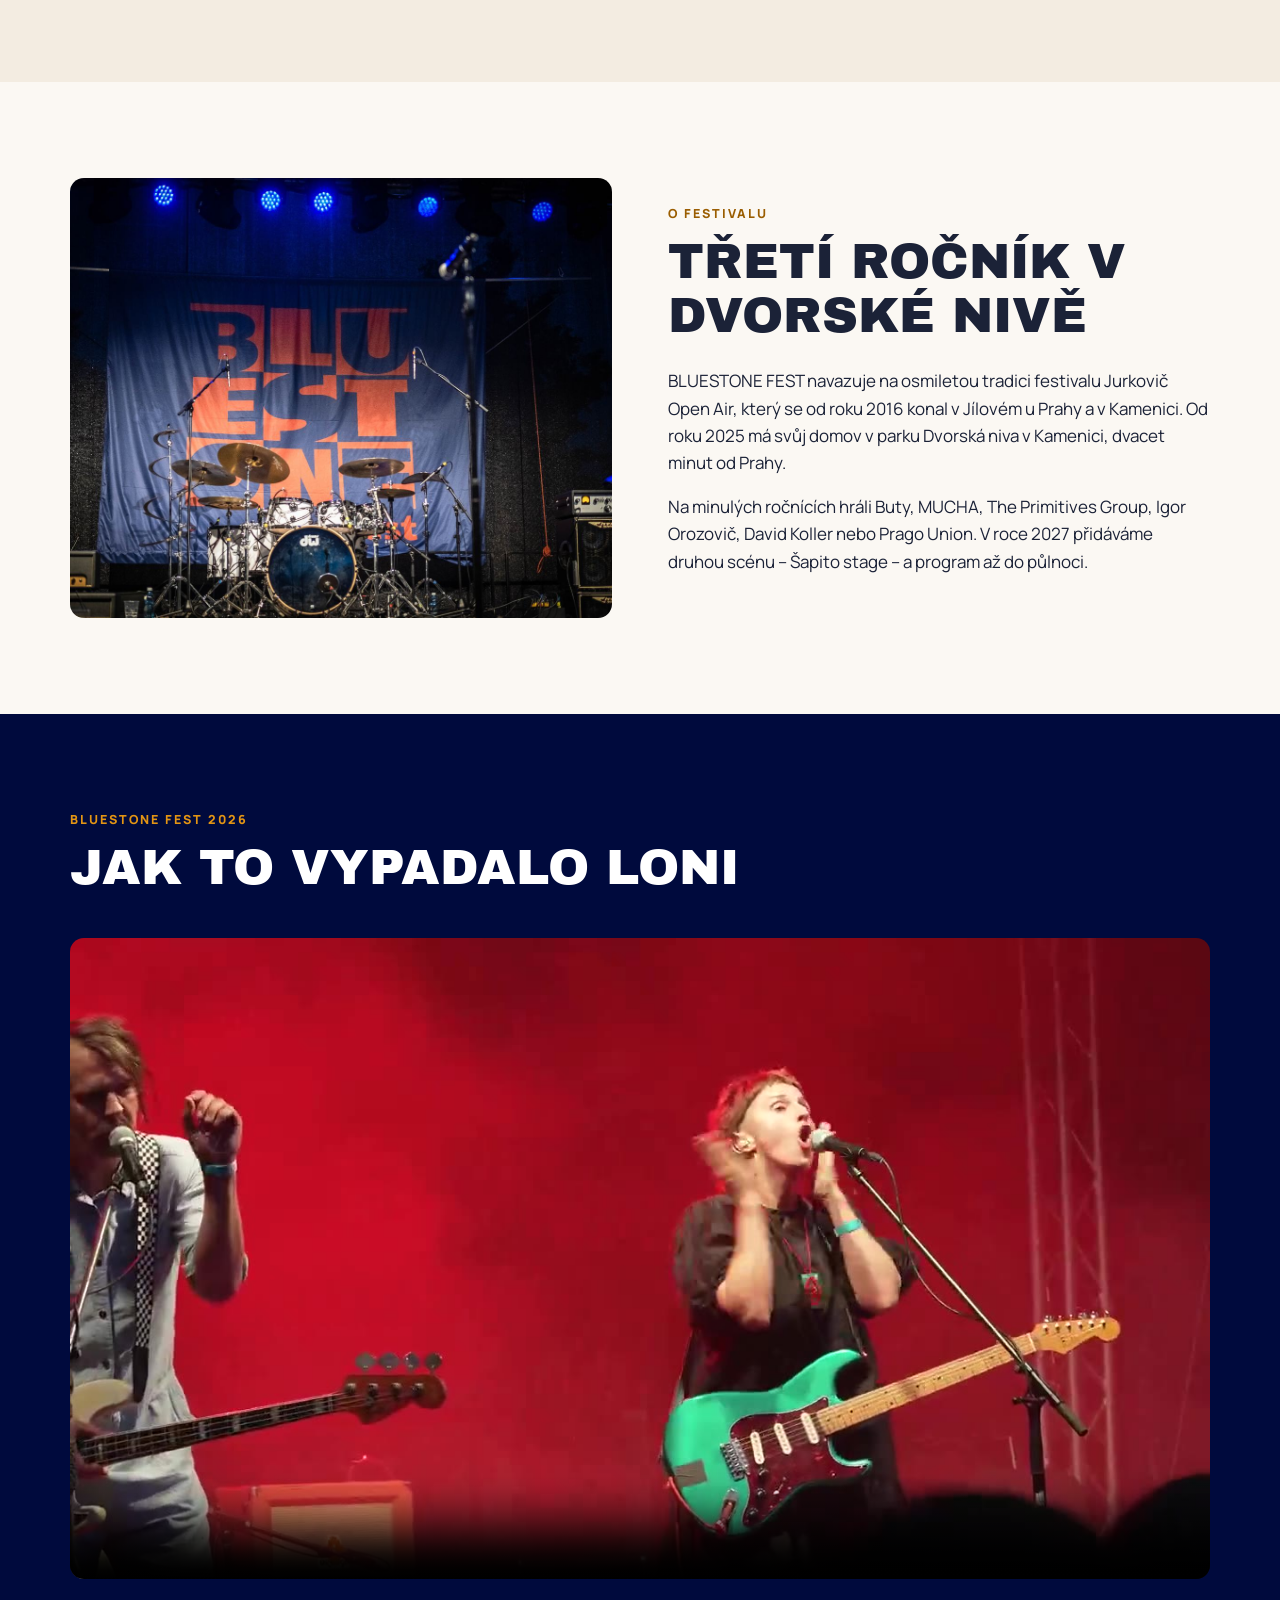
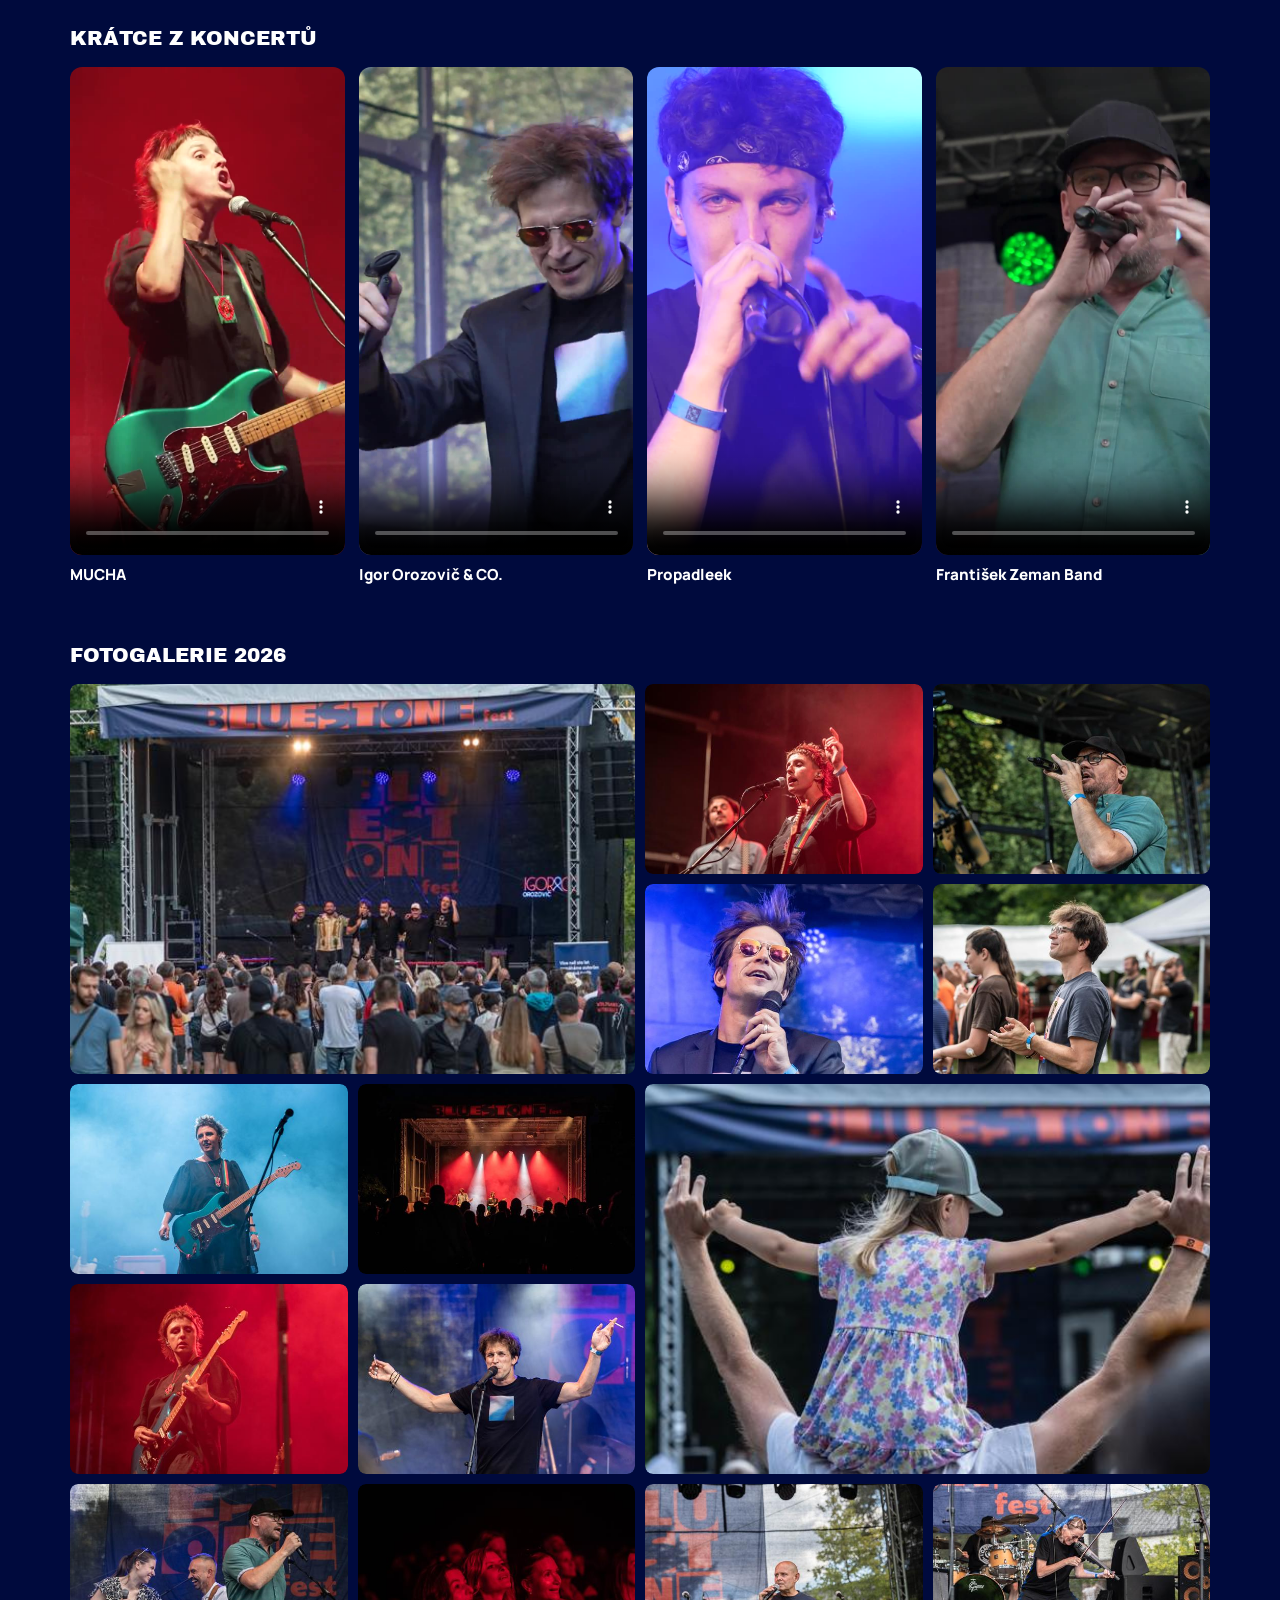
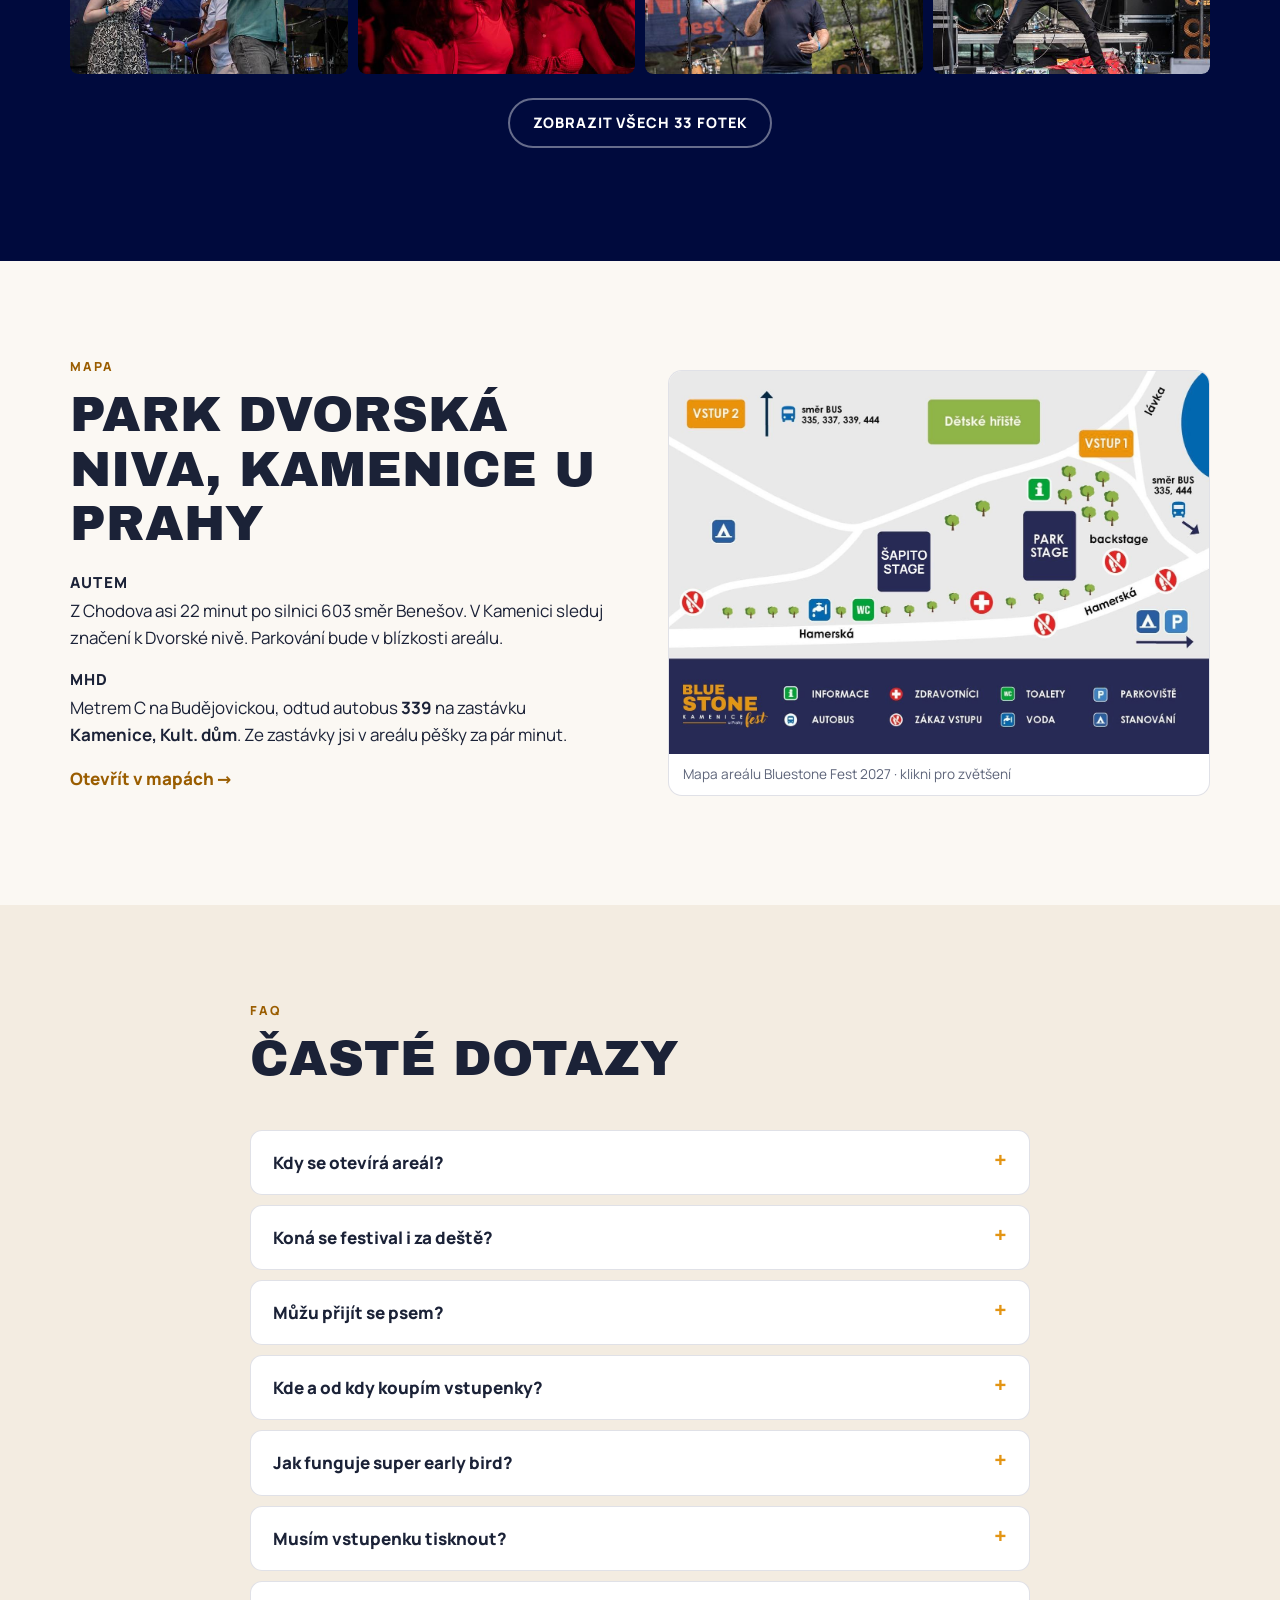
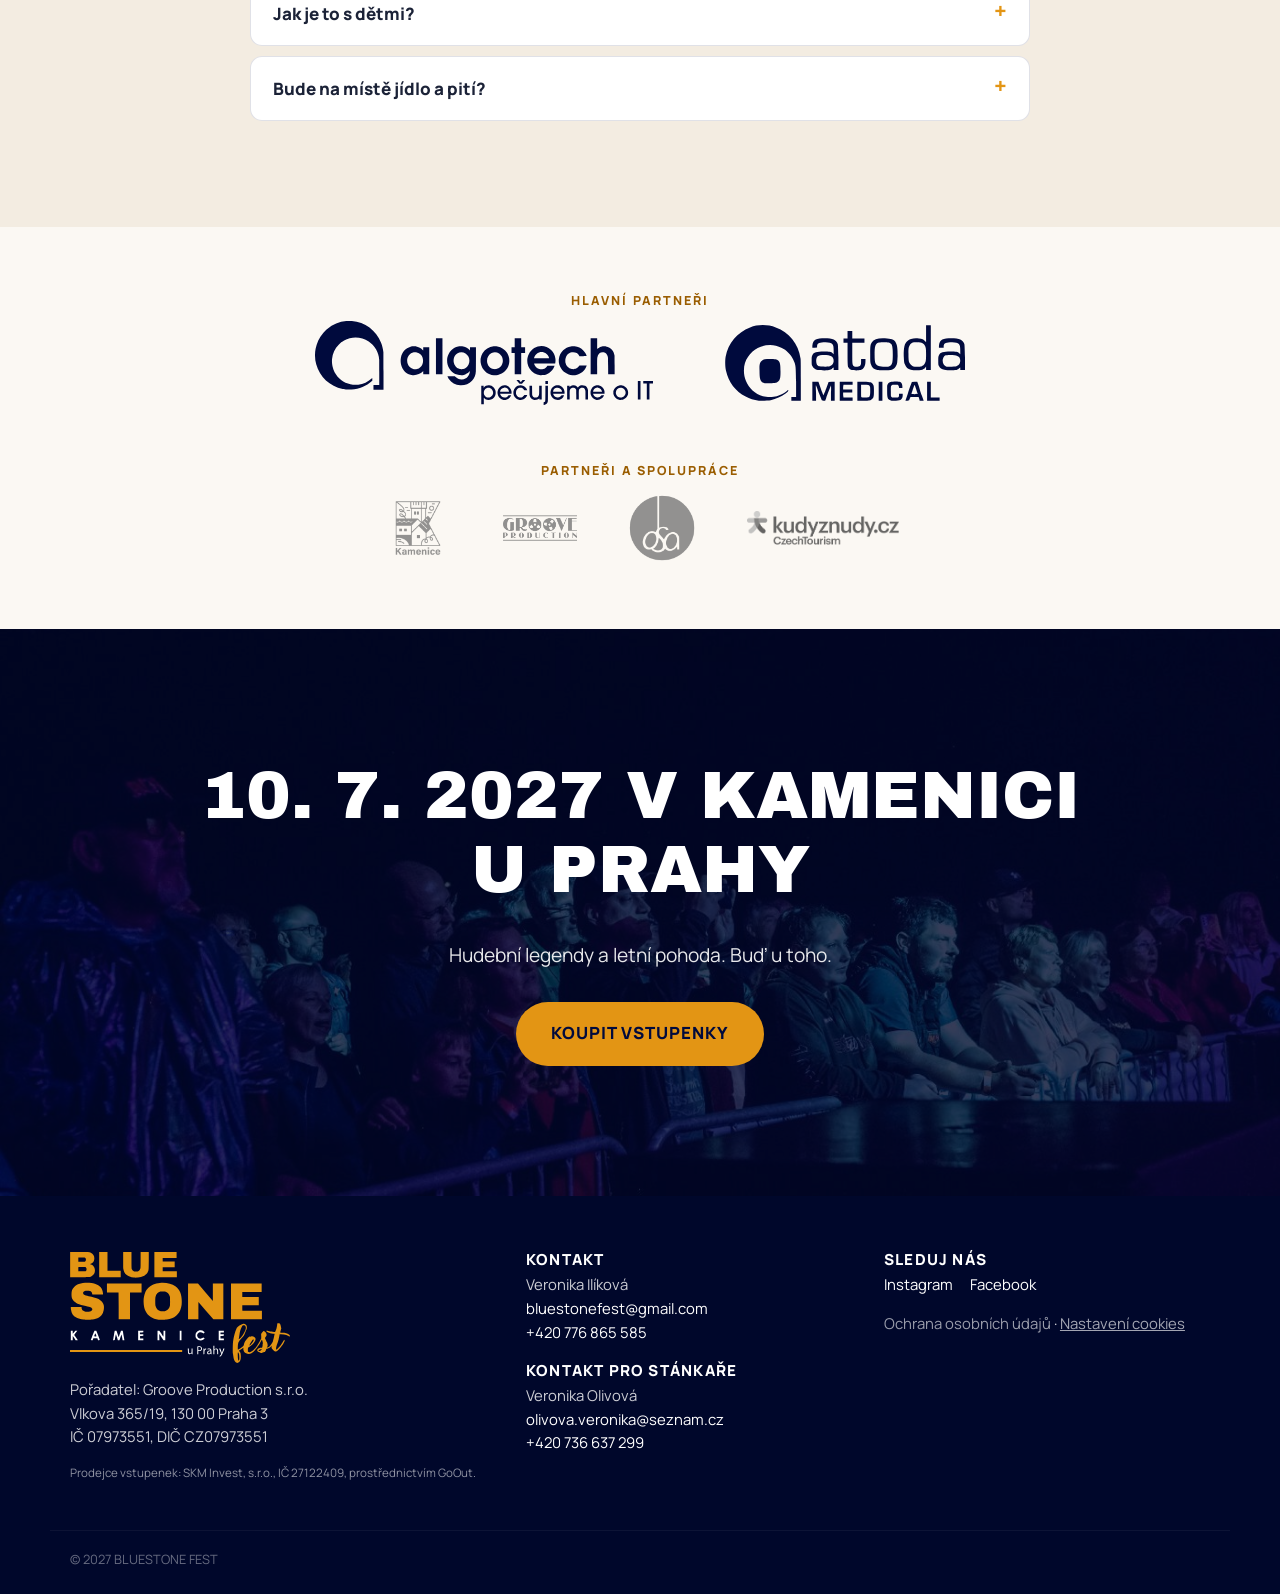
==== commit 95dad220: "Vstupenky: sedm kapel za cenu jednoho koncertu Co-Authored-By: Claude Fable 5.2 <noreply@anthropic.c" ====
--- a/index.html
+++ b/index.html
@@ -384,7 +384,7 @@
     <header class="sec__head">
       <p class="eyebrow">Vstupenky</p>
       <h2>Čím dřív, tím levněji</h2>
-      <p class="lead">Pět kapel za cenu jednoho koncertu. Předprodej začíná <strong>15. 11. 2026 v 8:00</strong>. Cena v čase poroste, neváhej a kup si lístky hned.</p>
+      <p class="lead">Sedm kapel za cenu jednoho koncertu. Předprodej začíná <strong>15. 11. 2026 v 8:00</strong>. Cena v čase poroste, neváhej a kup si lístky hned.</p>
     </header>
 
     <div class="signup" id="predprodej">
@@ -676,6 +676,6 @@
 
 <a class="sticky-cta" data-ticket href="#predprodej">Předprodej od 15. 11. v 8:00 · 990 Kč</a>
 
-<script src="main.js?v=20261121a" defer></script>
+<script src="main.js?v=20261123a" defer></script>
 </body>
 </html>
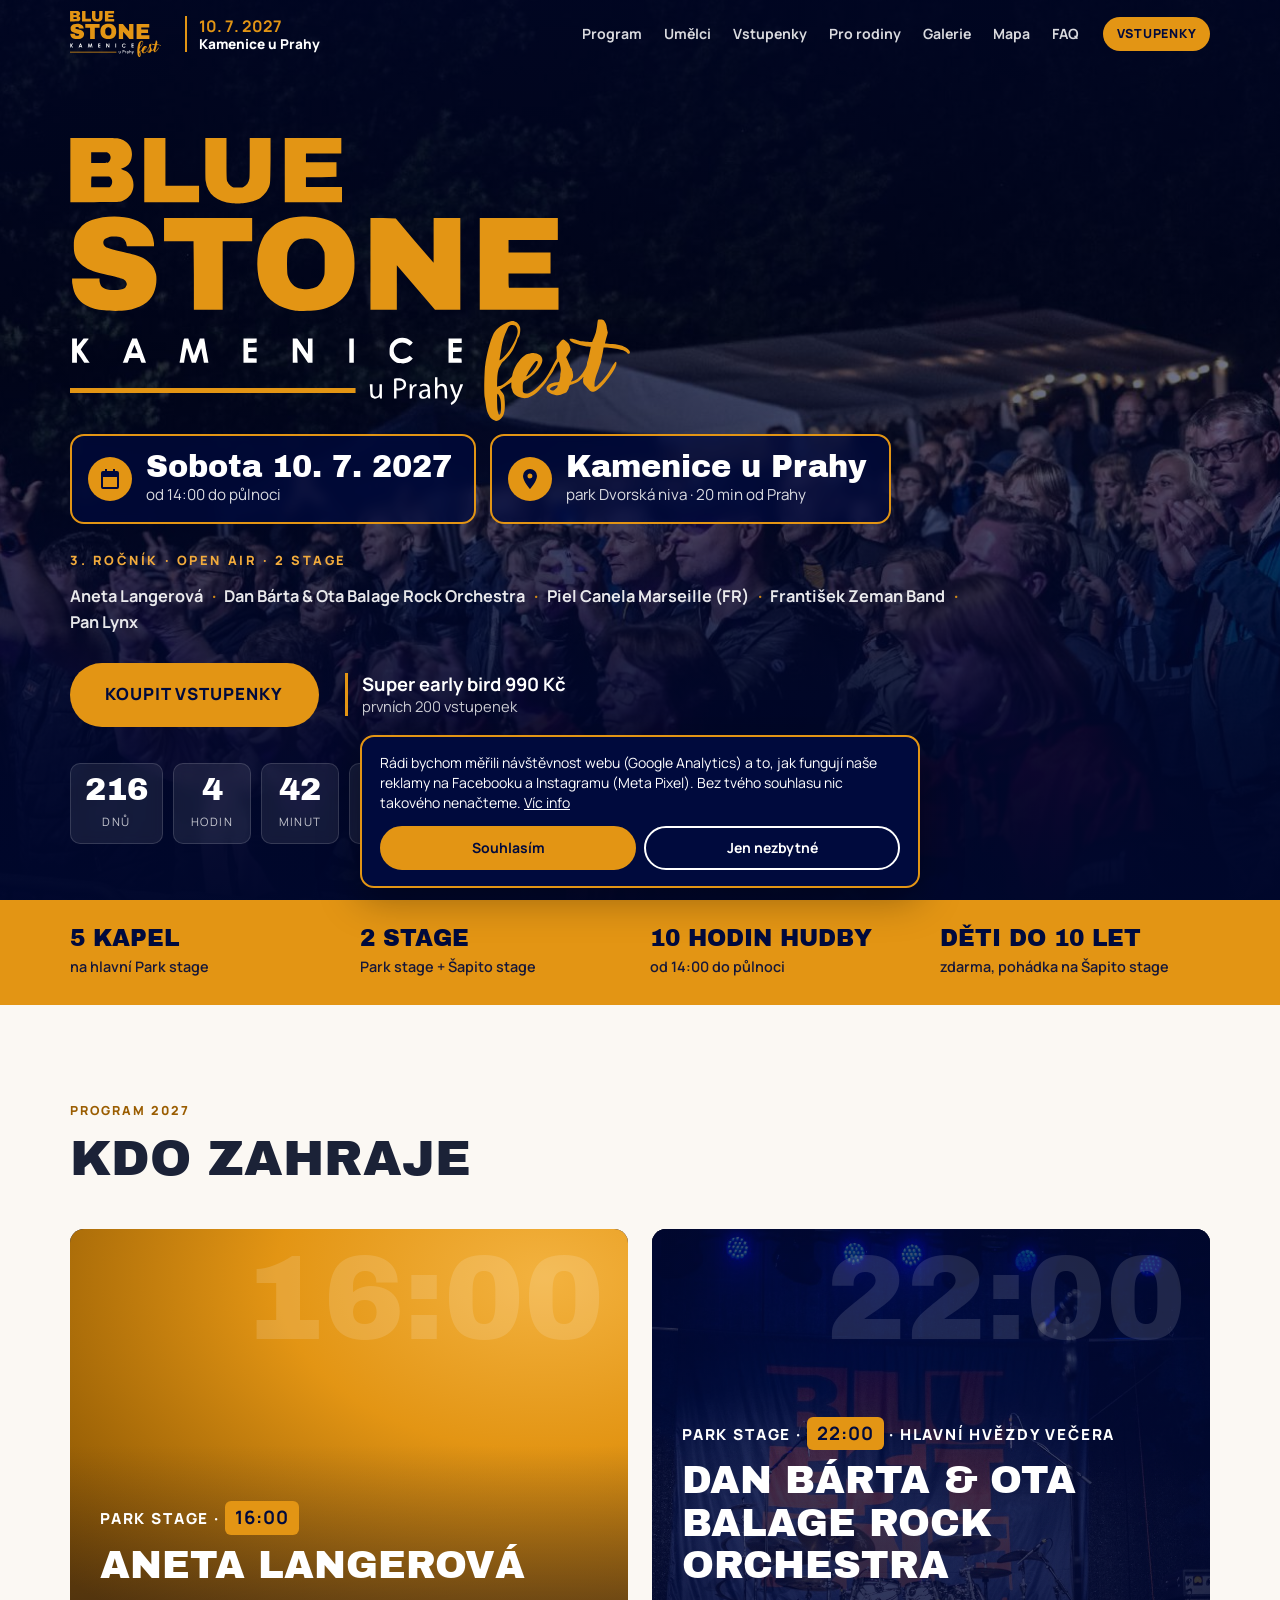
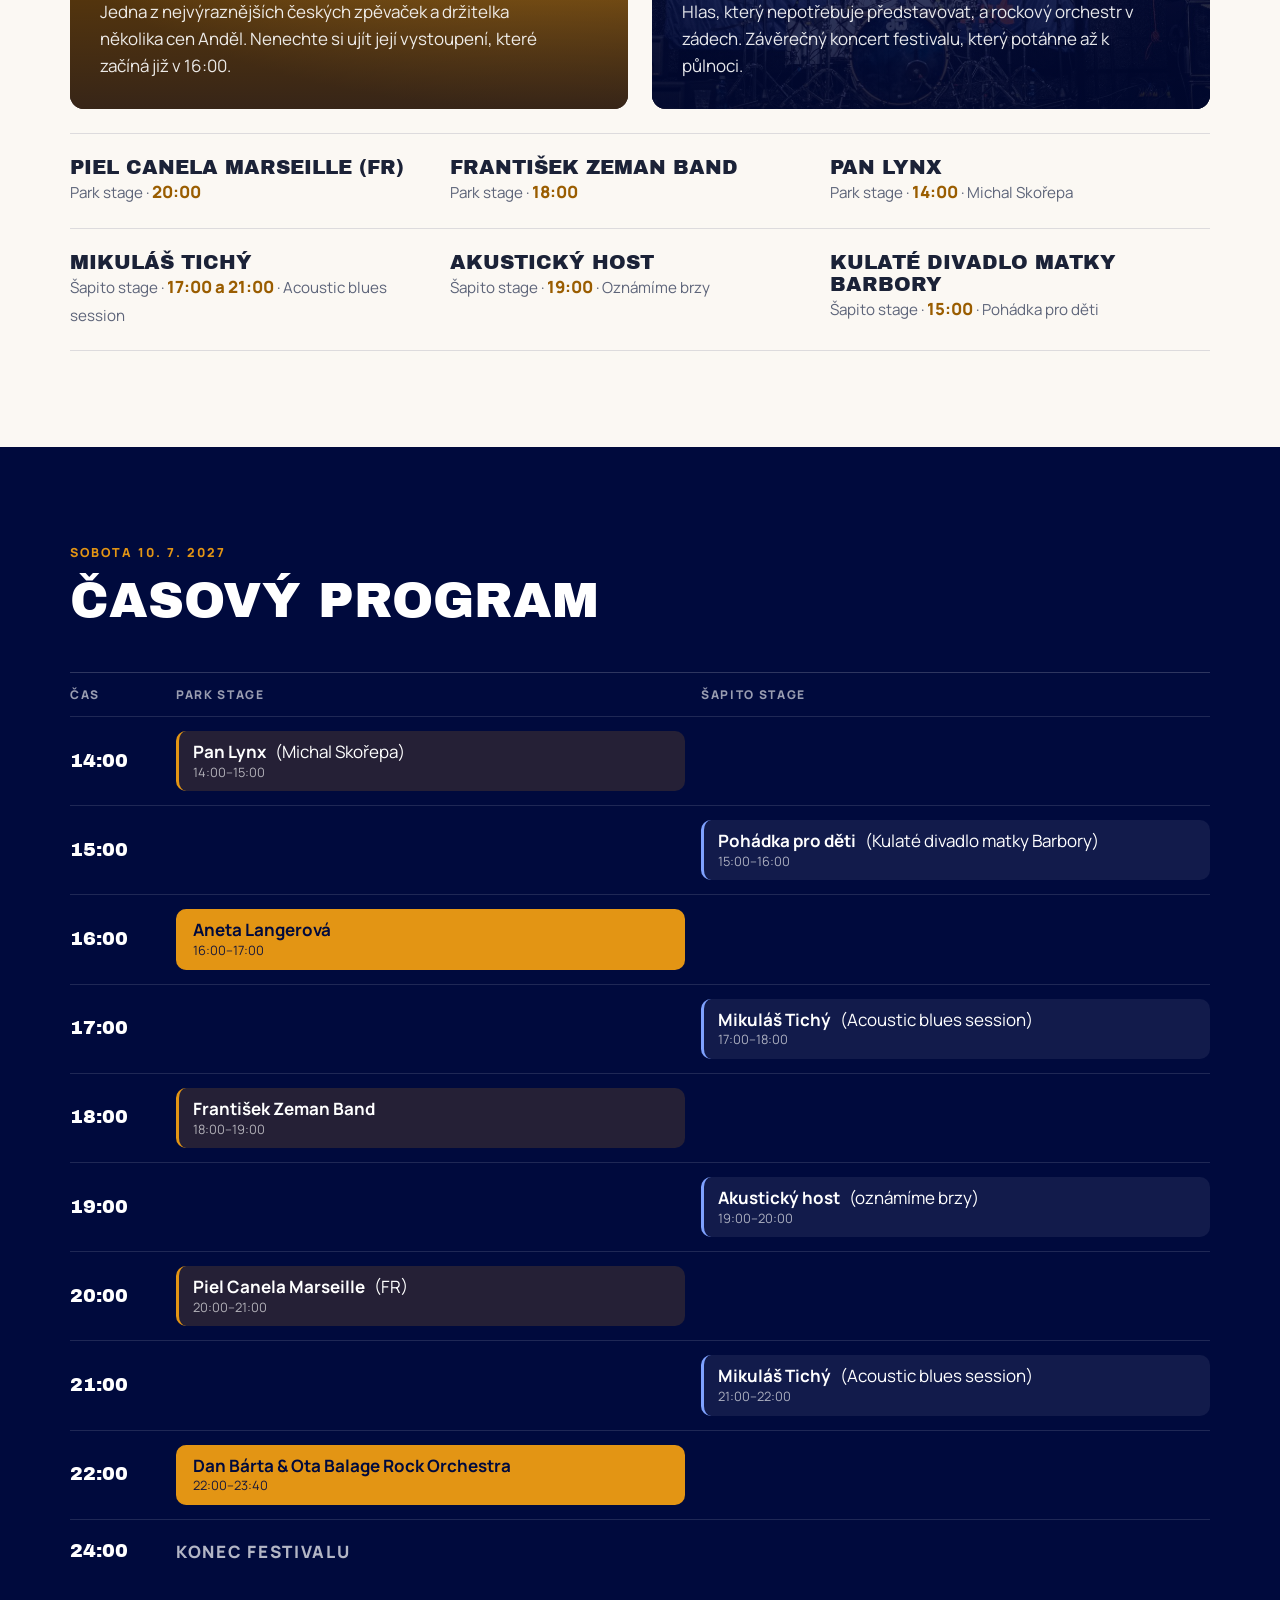
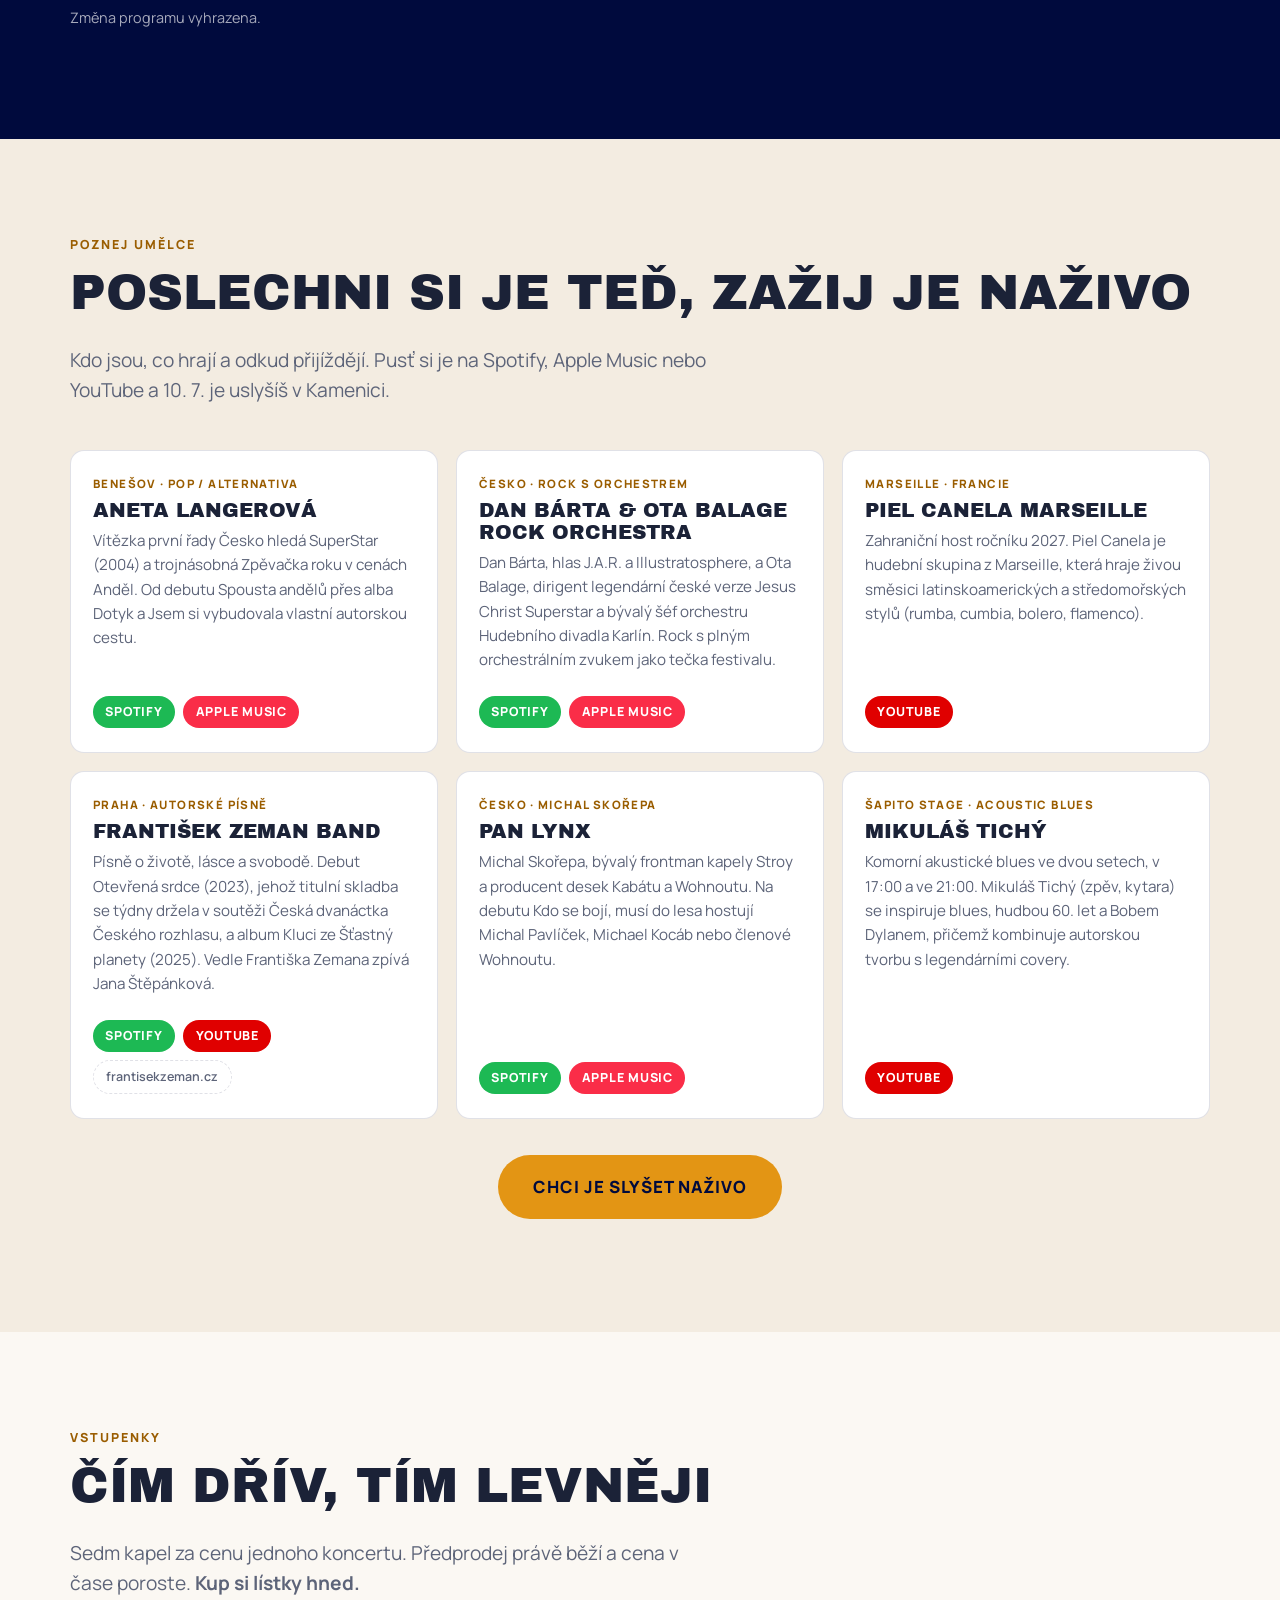
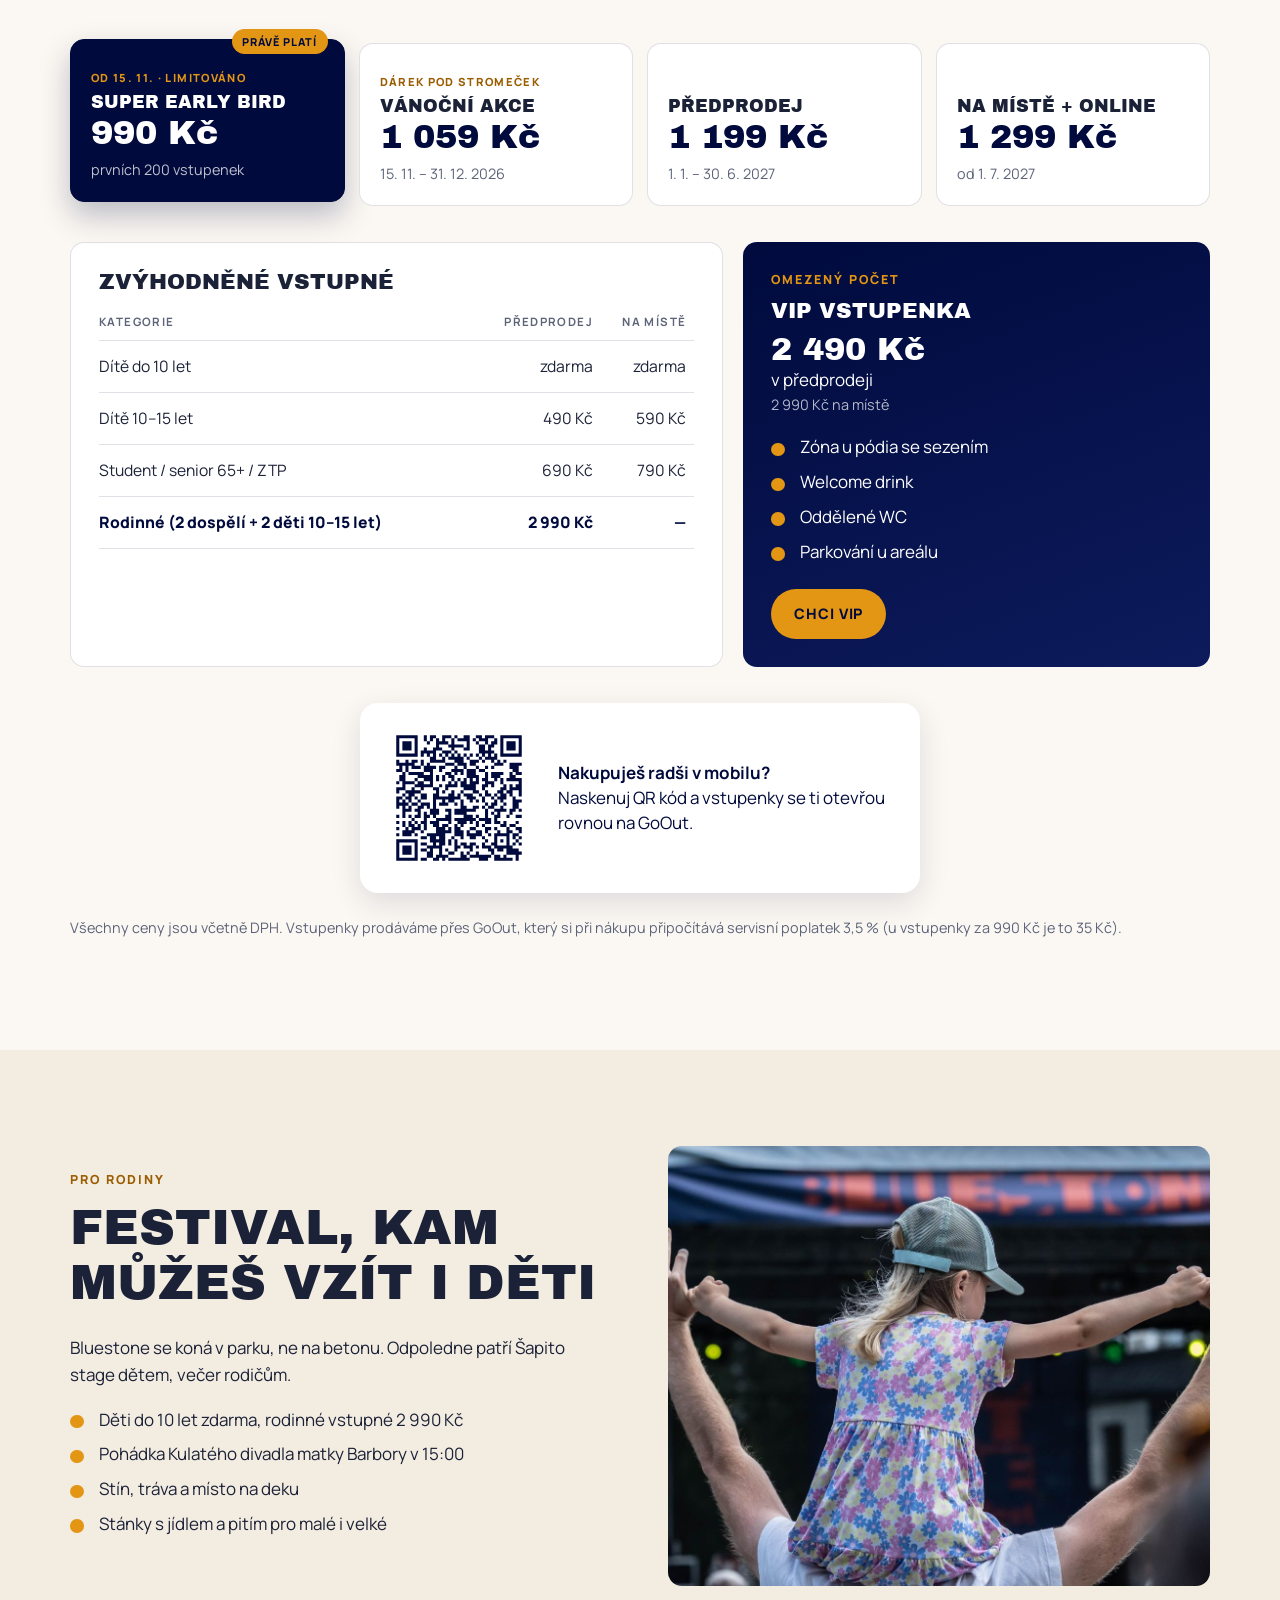
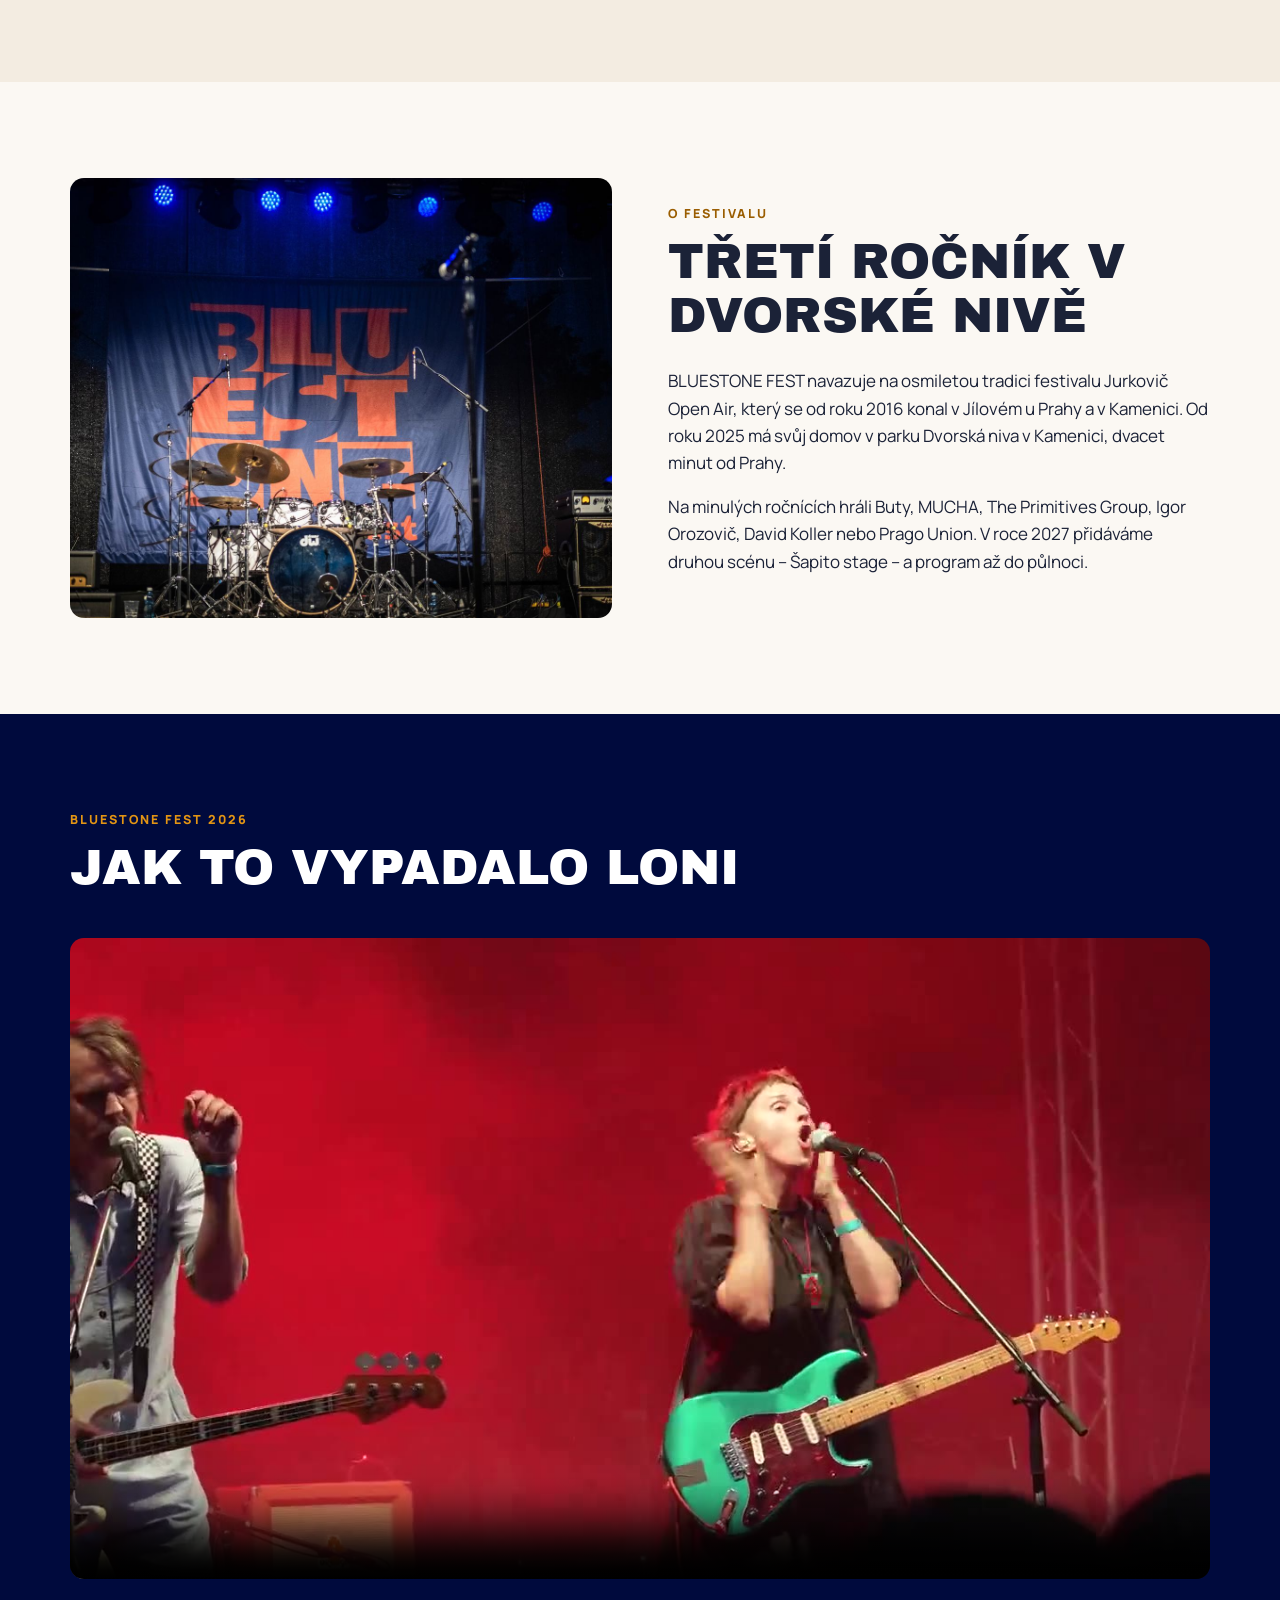
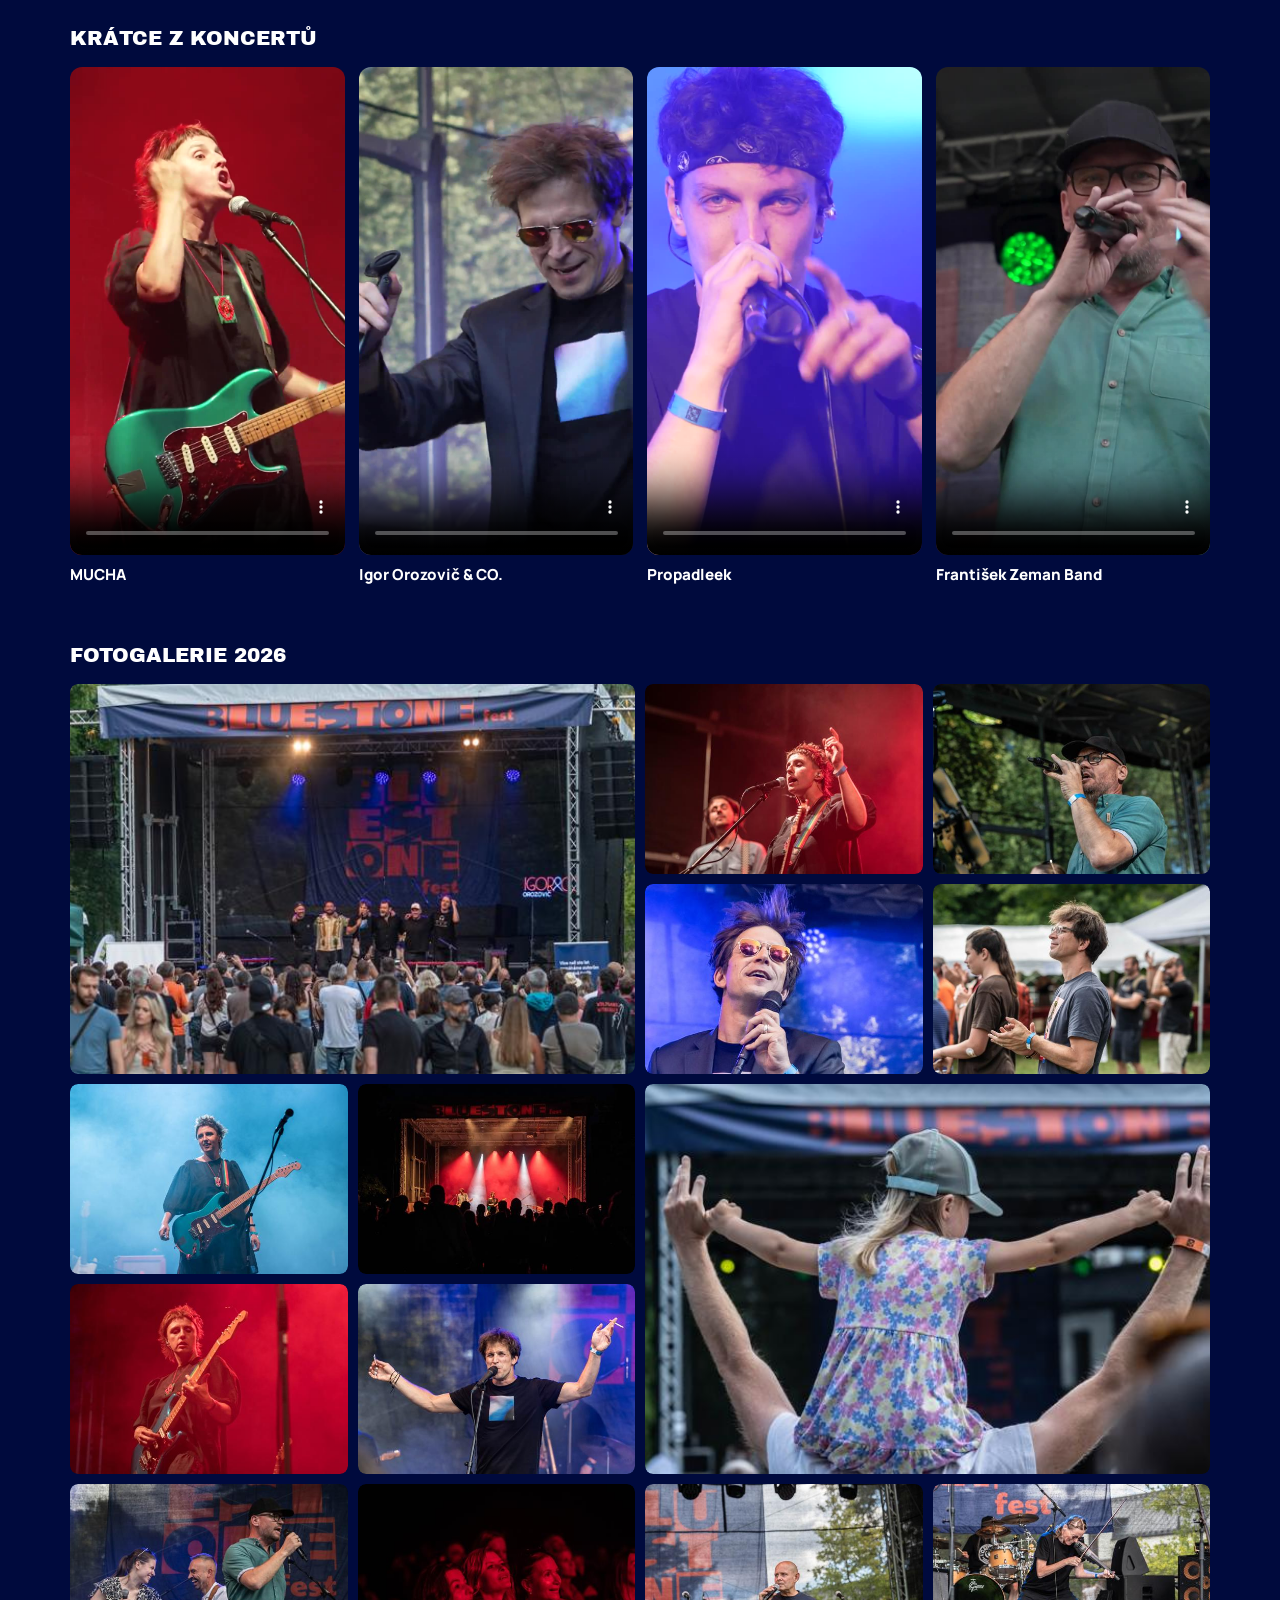
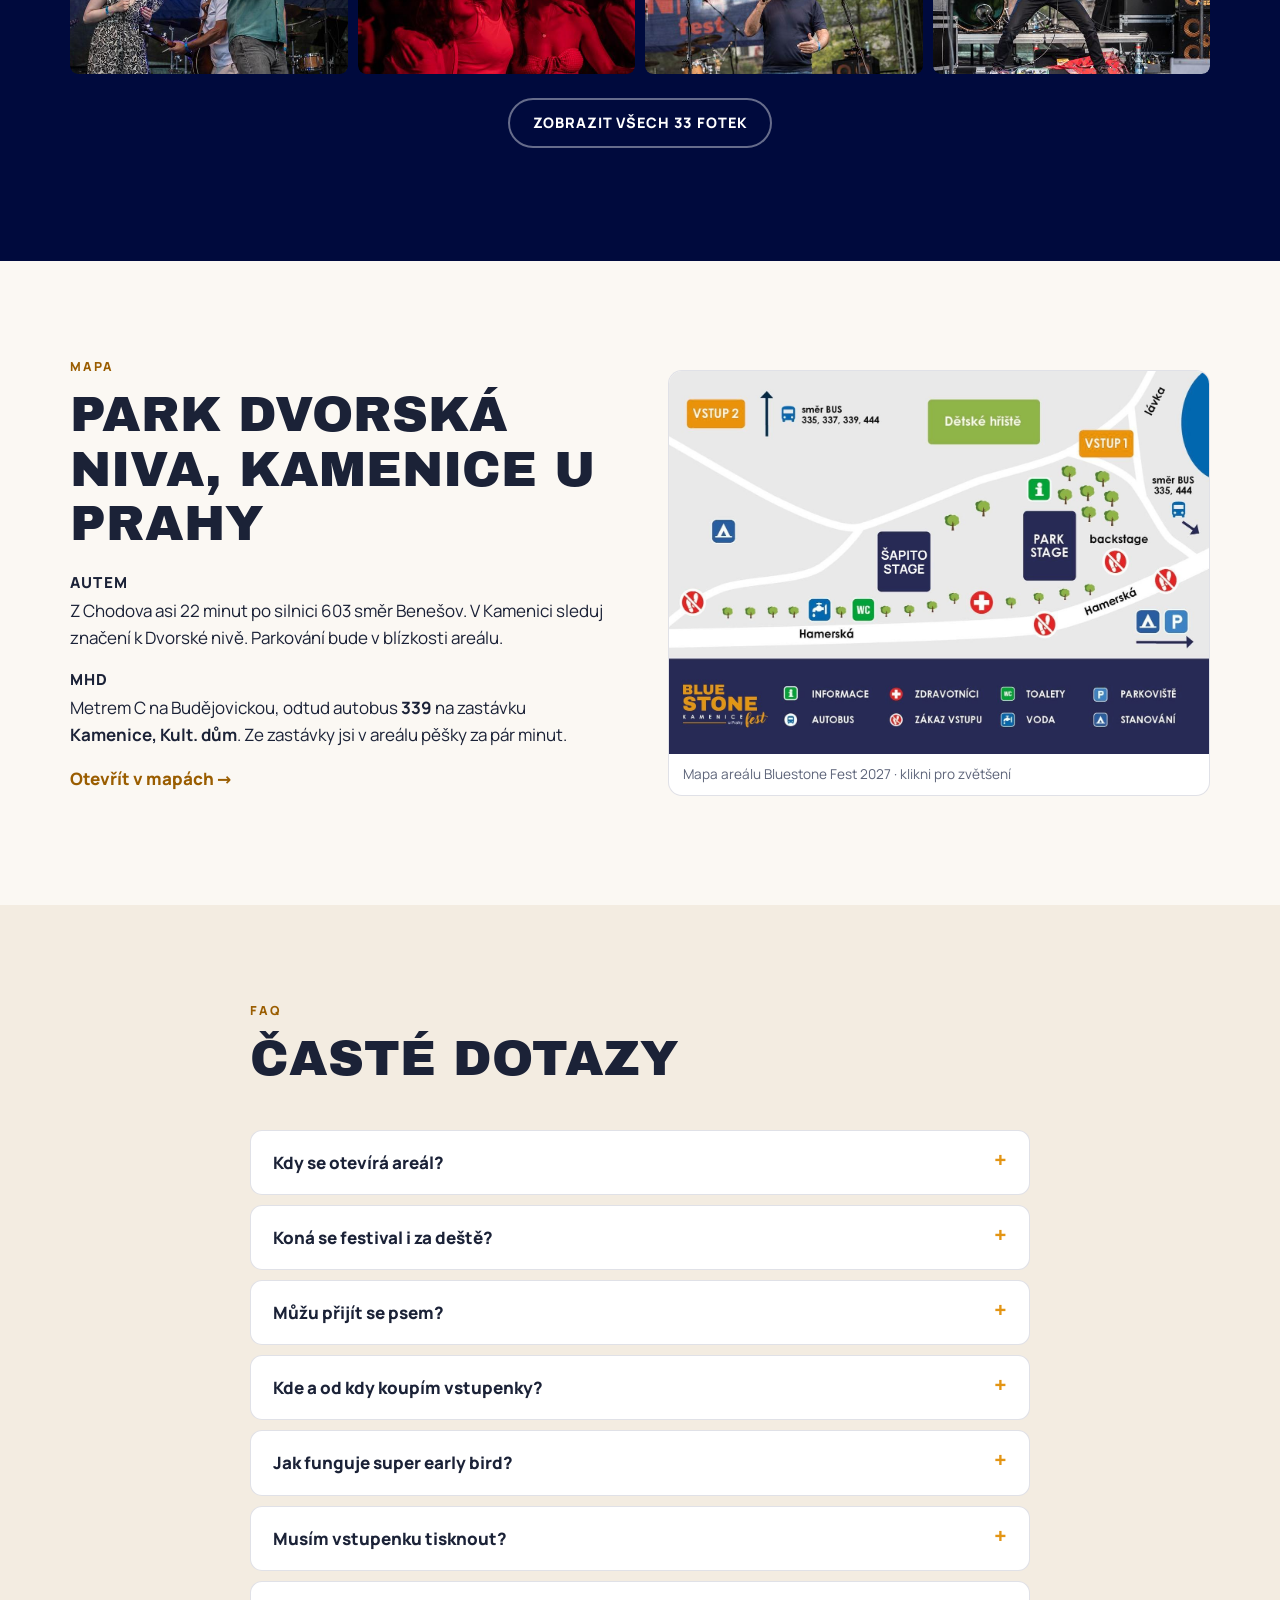
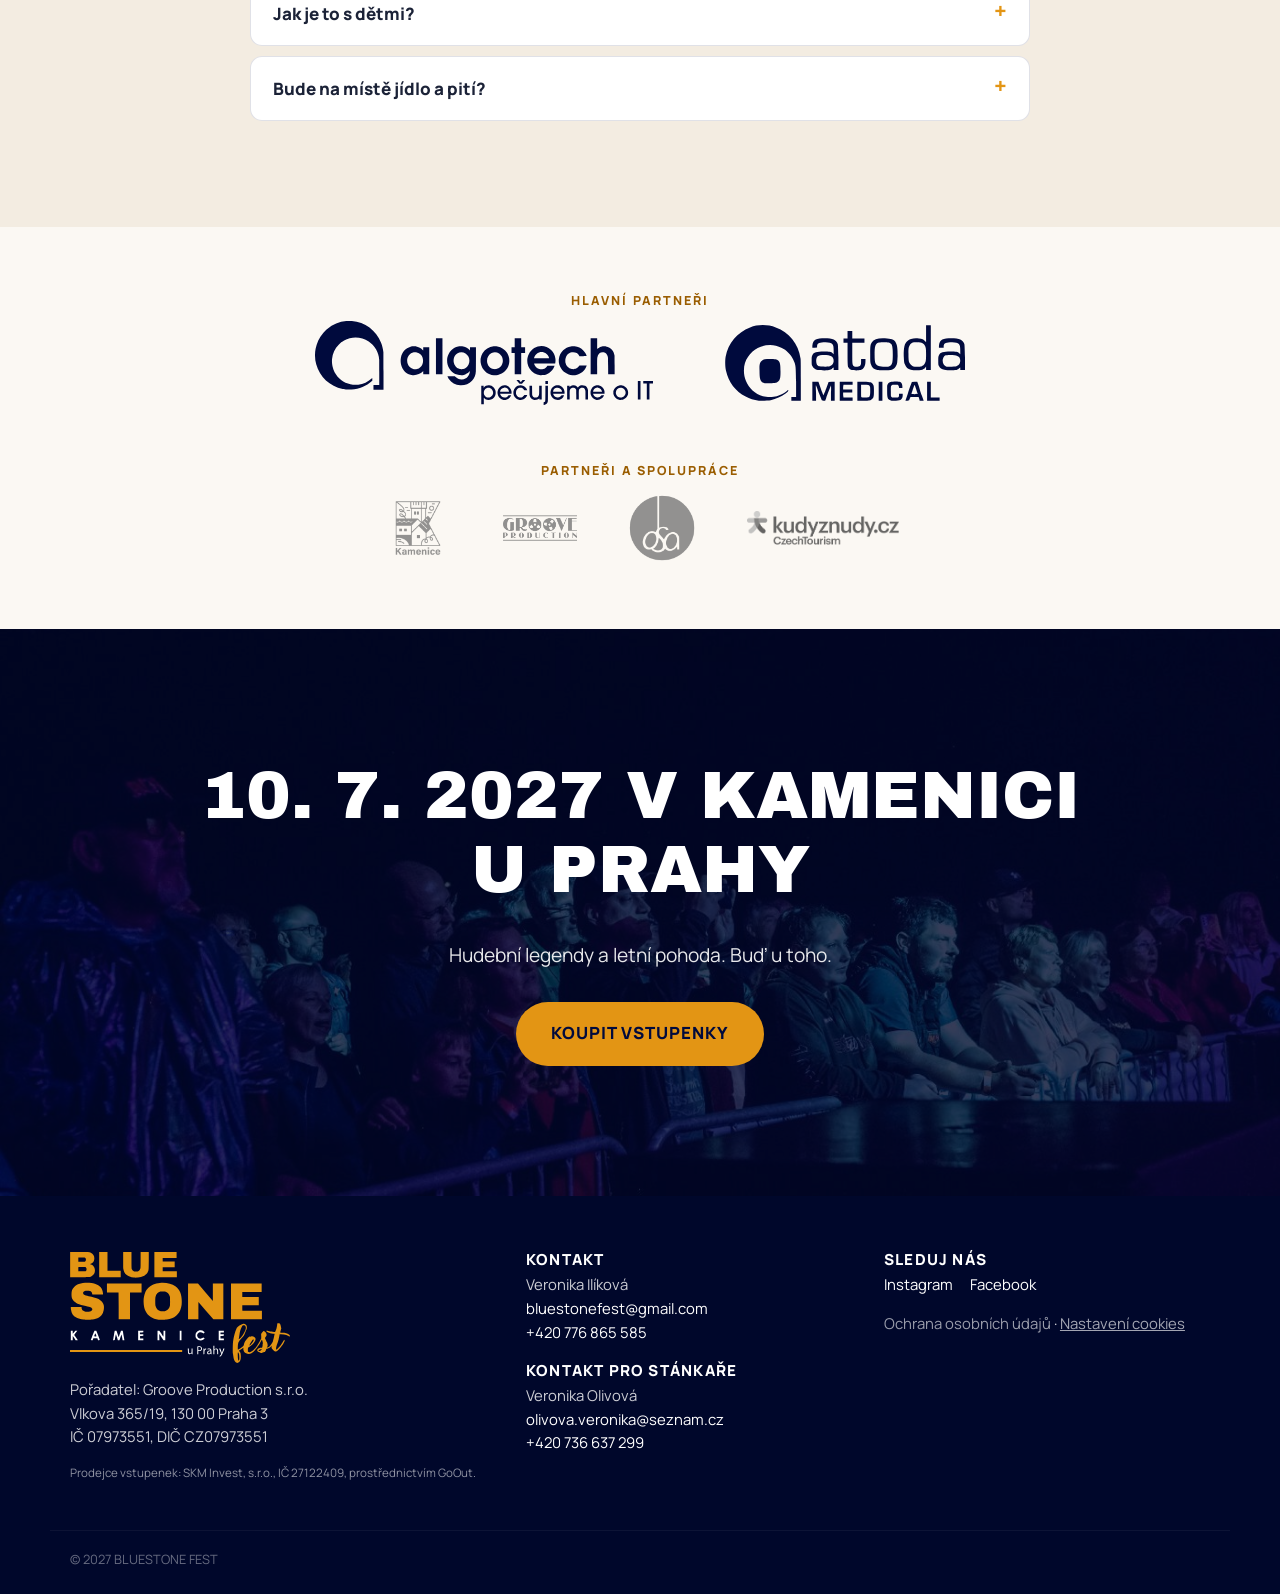
==== commit 7adb48a2: "QR kód na webu vede přímo na nákupní formulář GoOut Co-Authored-By: Claude Fable 5.2 <noreply@anthro" ====
--- a/index.html
+++ b/index.html
@@ -462,7 +462,7 @@
     </div>
 
     <div class="qrbuy" data-qr>
-      <img src="assets/qr-goout.svg" alt="QR kód na nákup vstupenek Bluestone Fest 2027 na GoOut" width="150" height="150">
+      <img src="assets/qr-goout.svg?v=20261125" alt="QR kód na nákup vstupenek Bluestone Fest 2027 na GoOut" width="150" height="150">
       <p><b>Nakupuješ radši v mobilu?</b><br>Naskenuj QR kód a vstupenky se ti otevřou rovnou na GoOut.</p>
     </div>
 
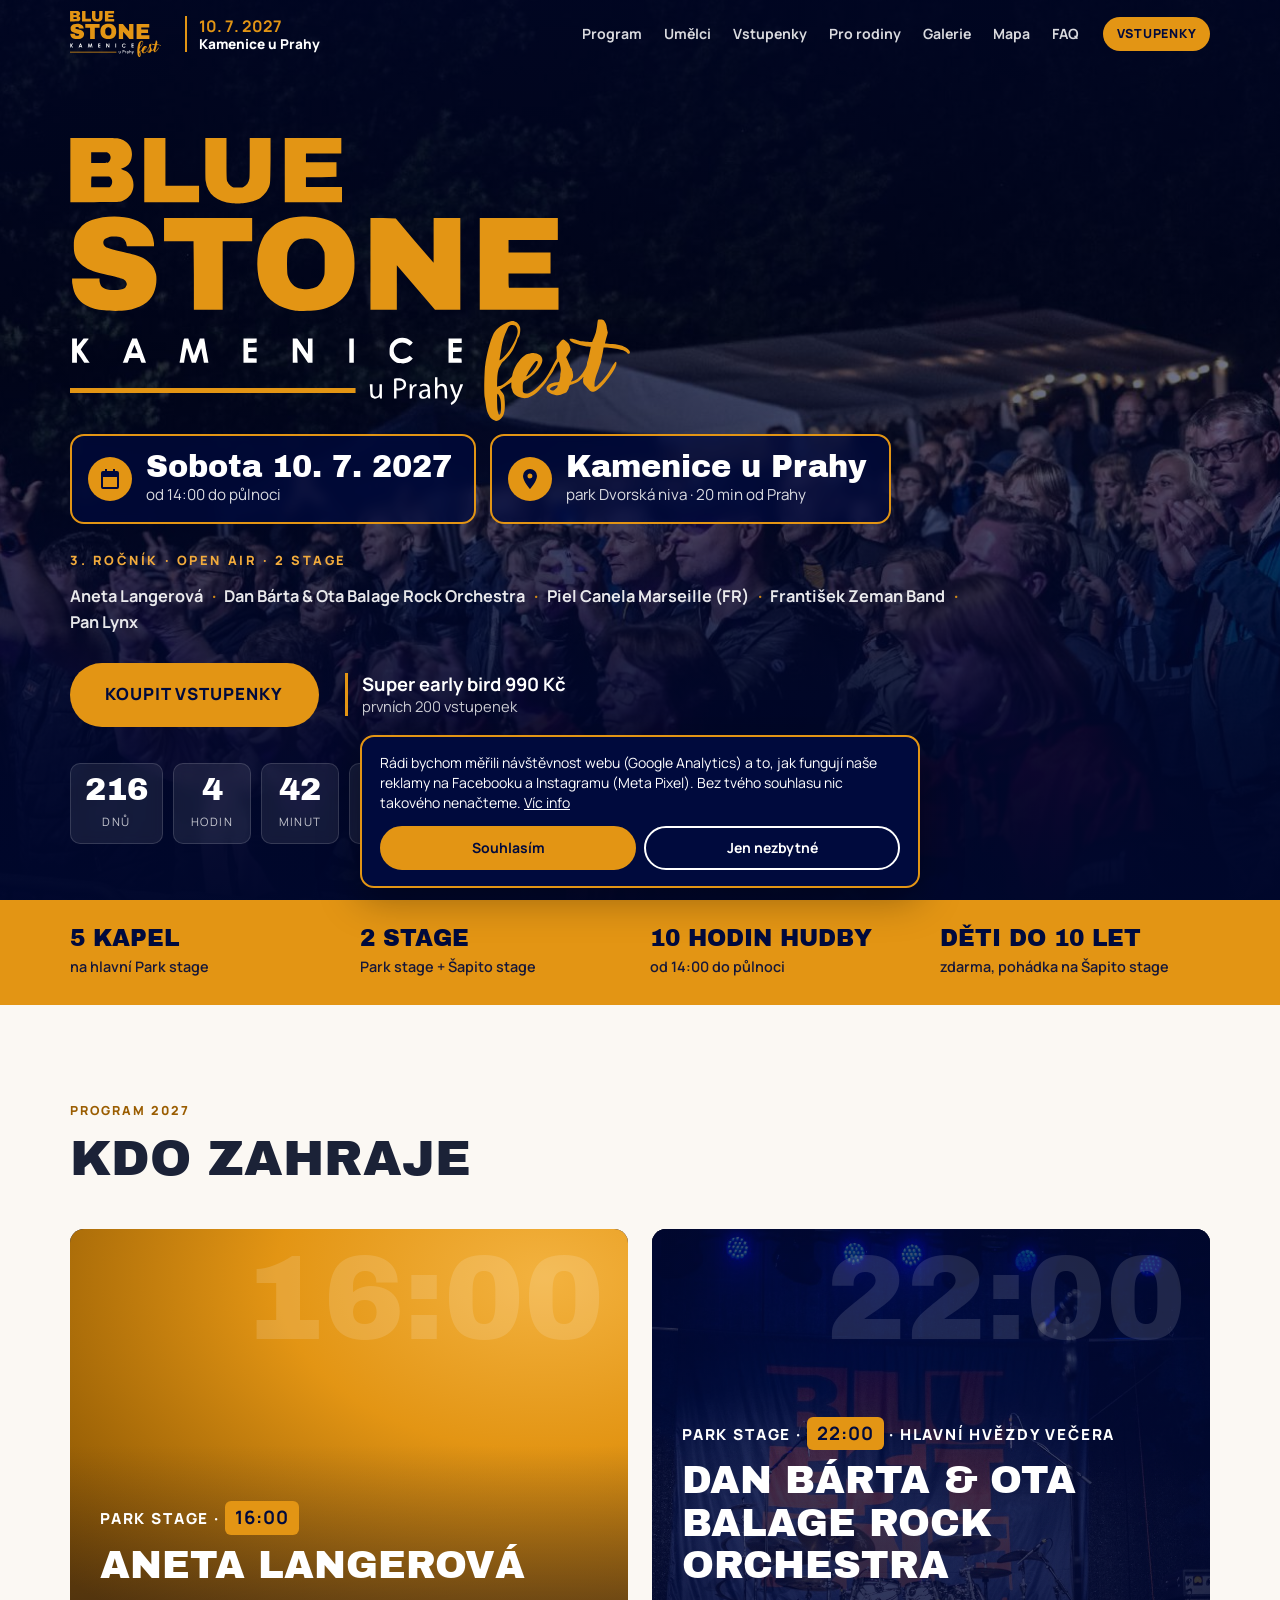
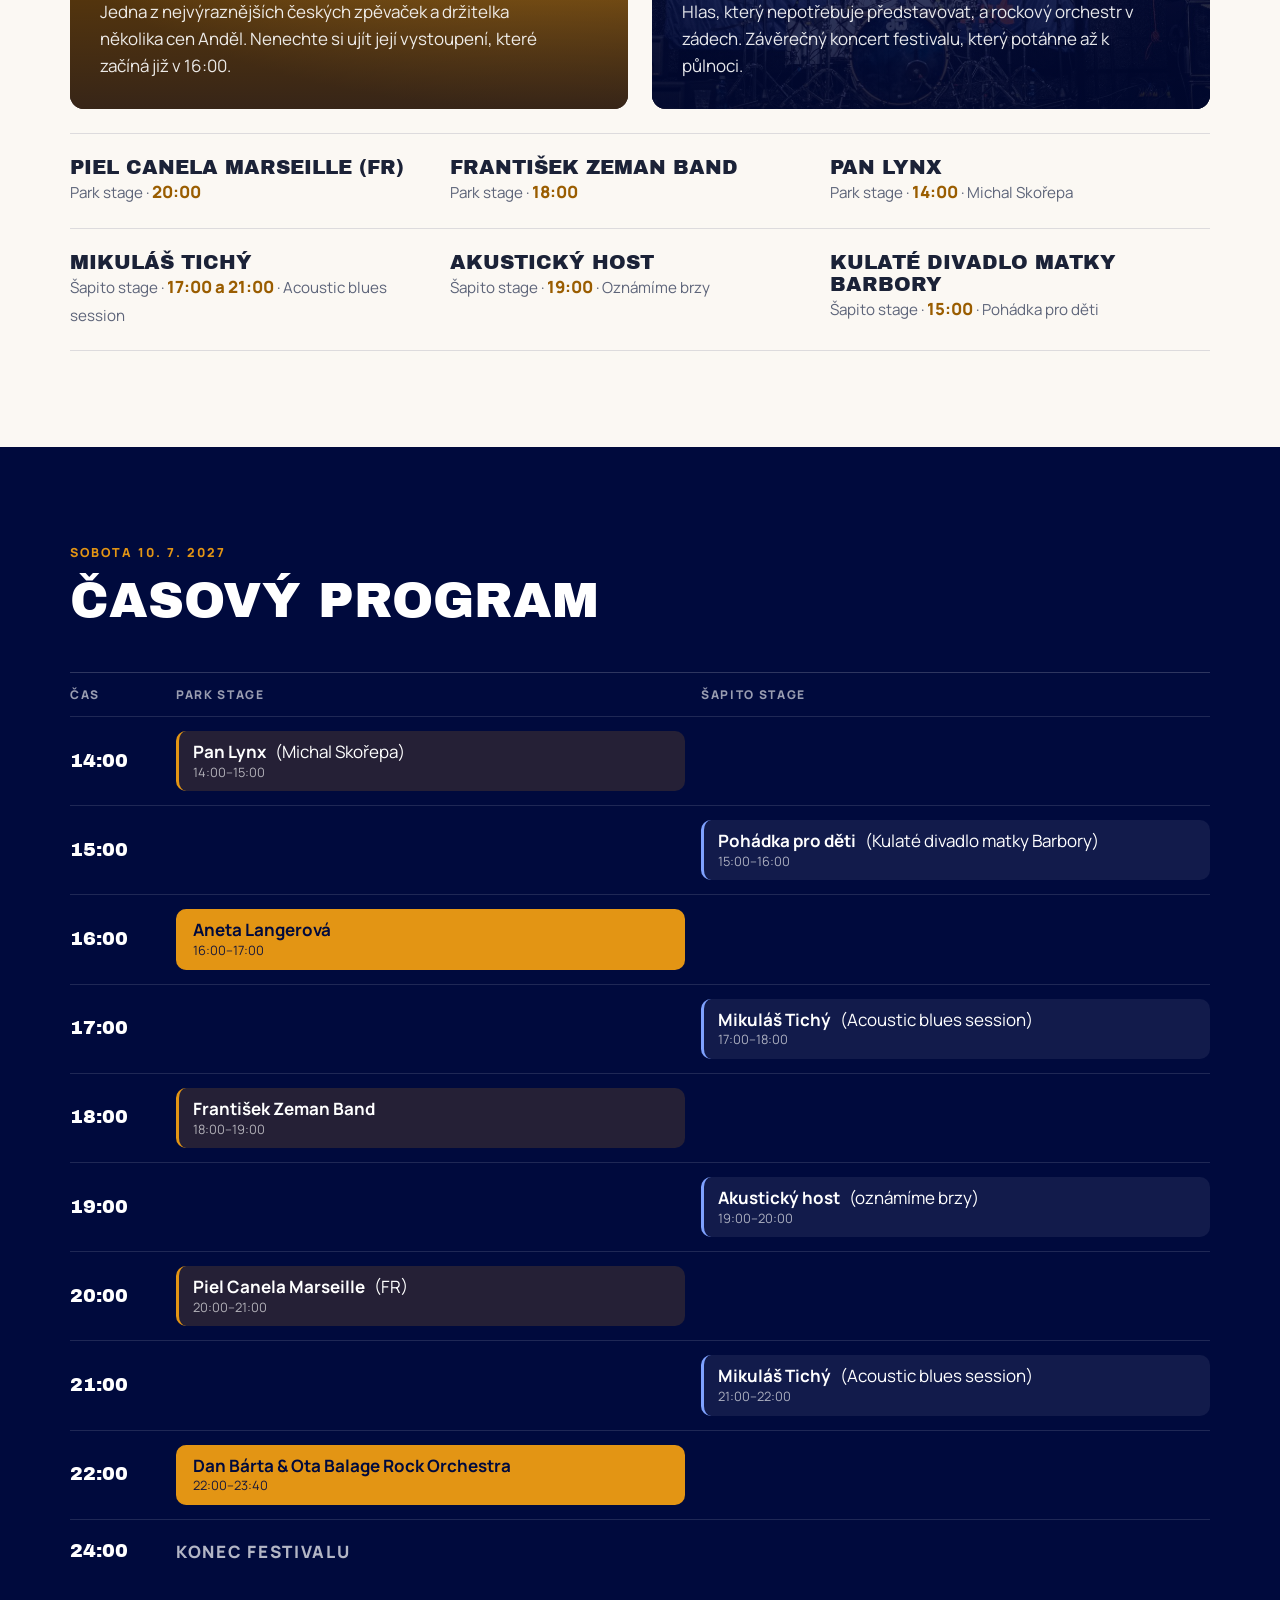
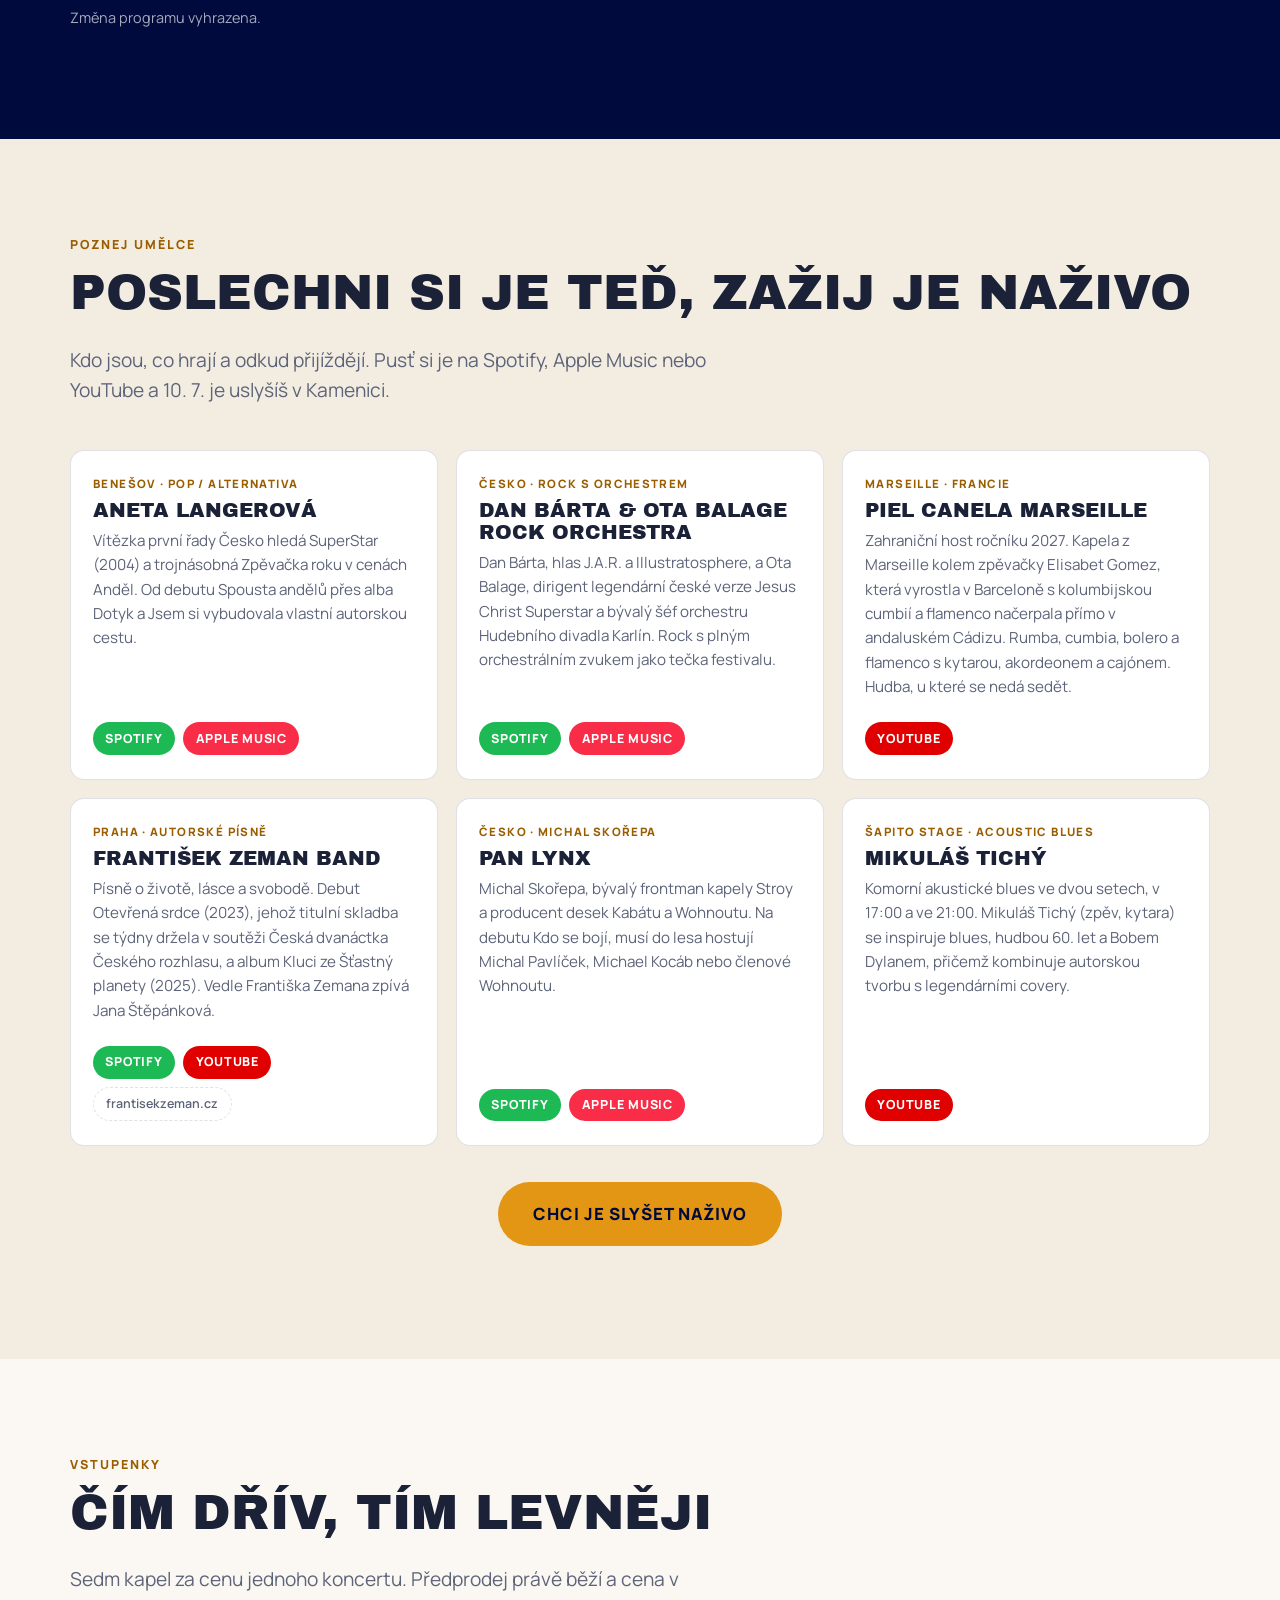
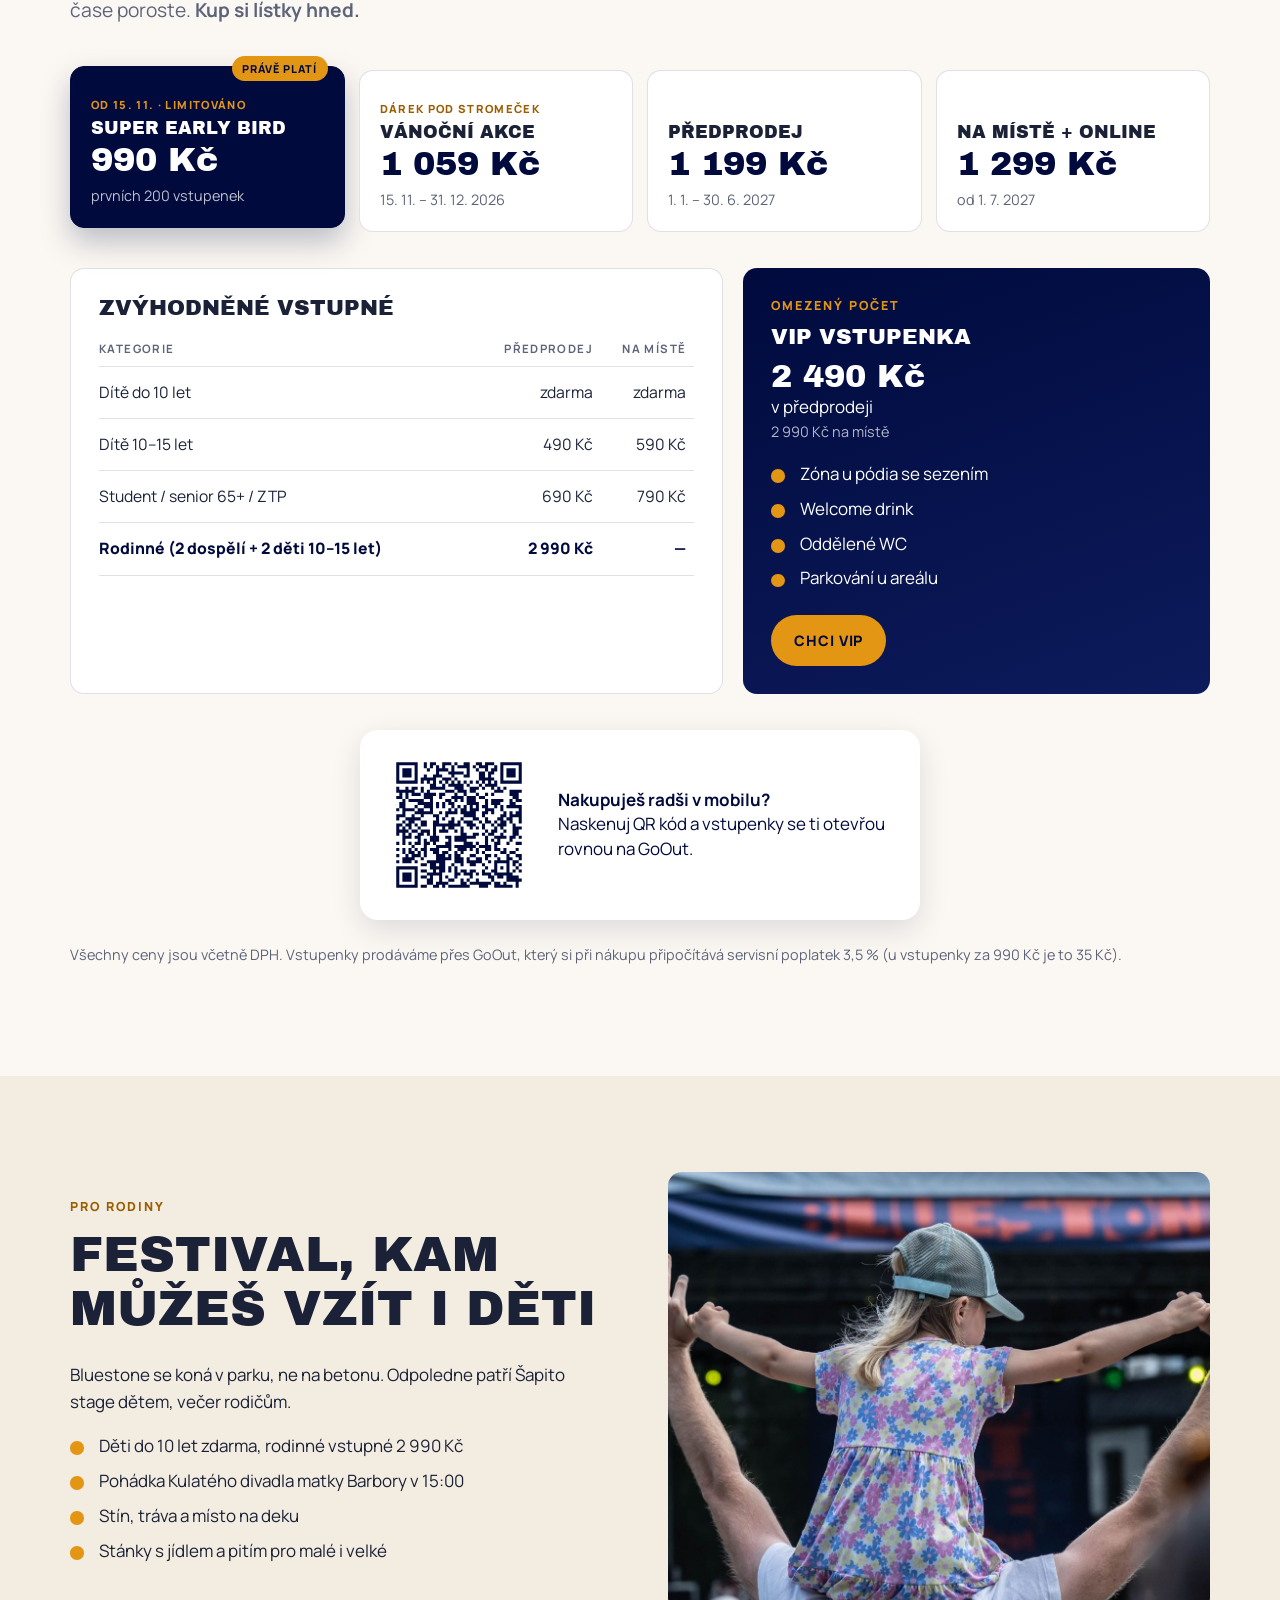
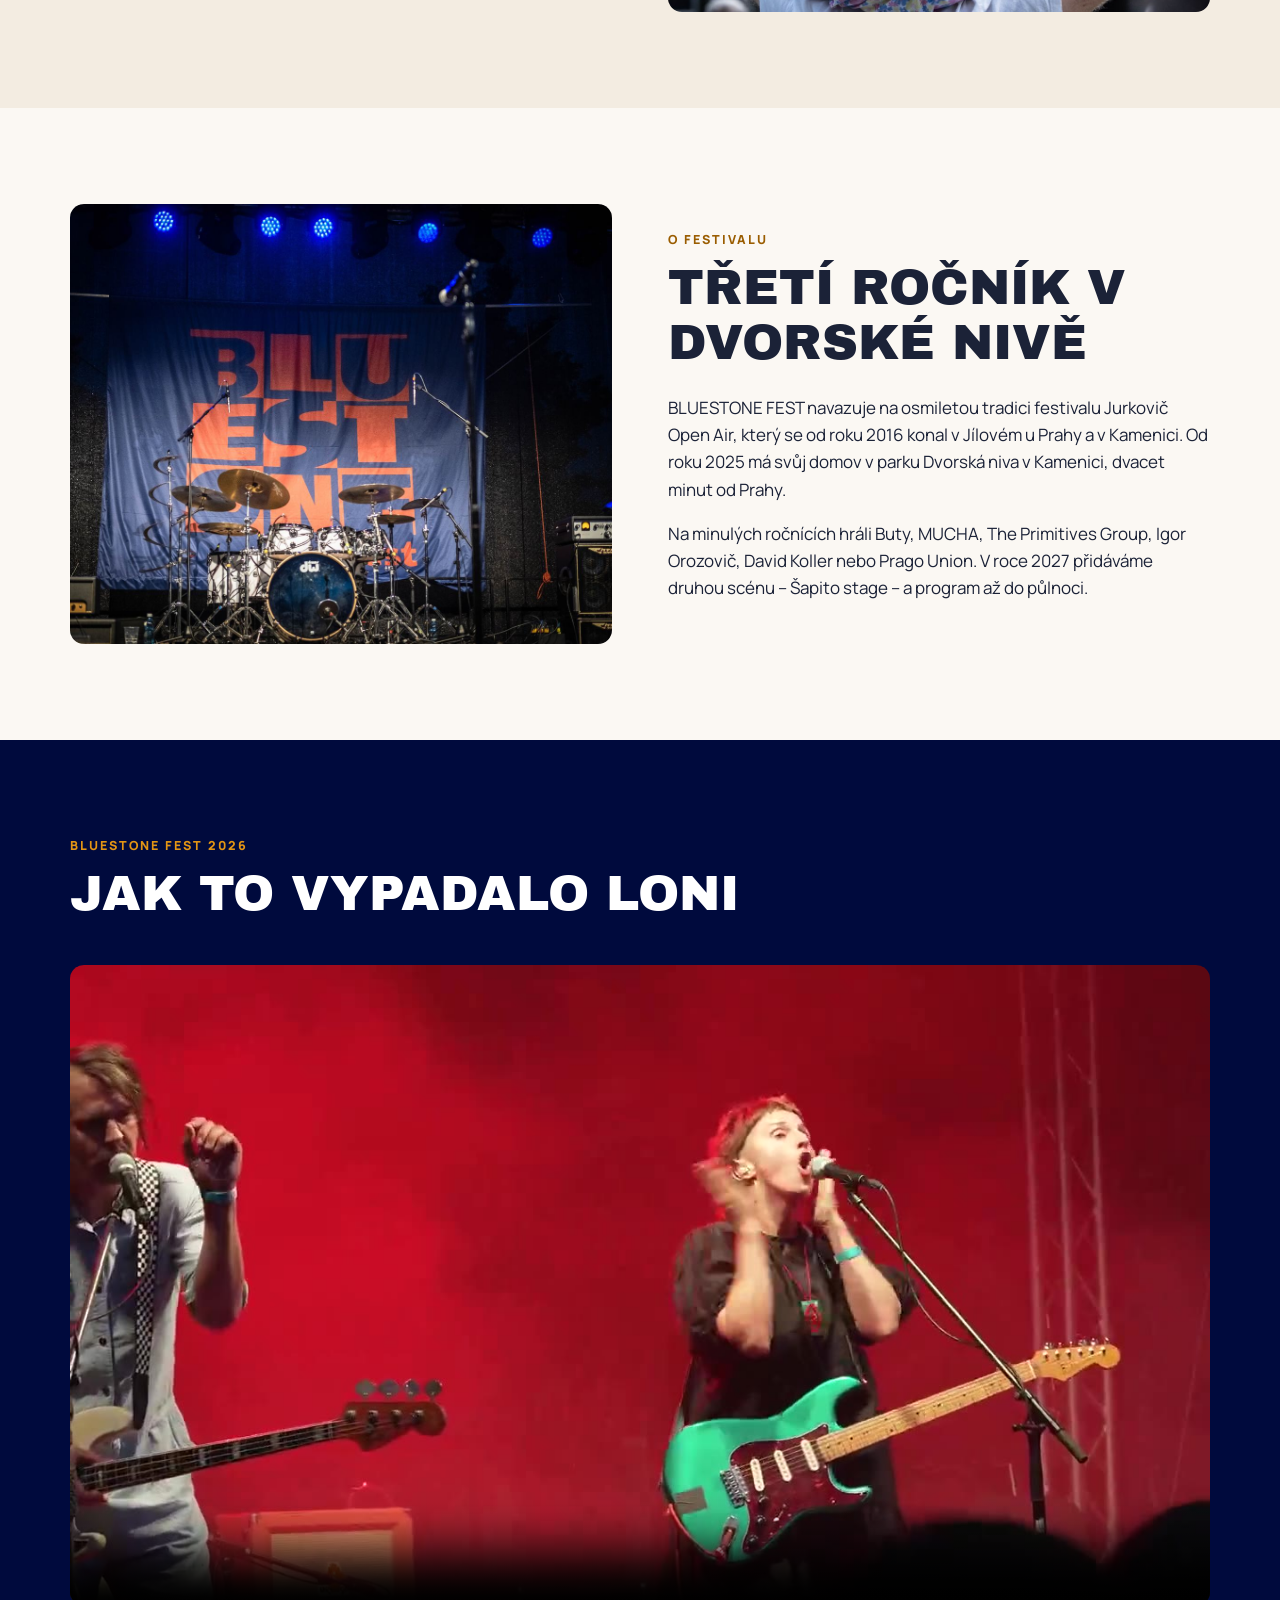
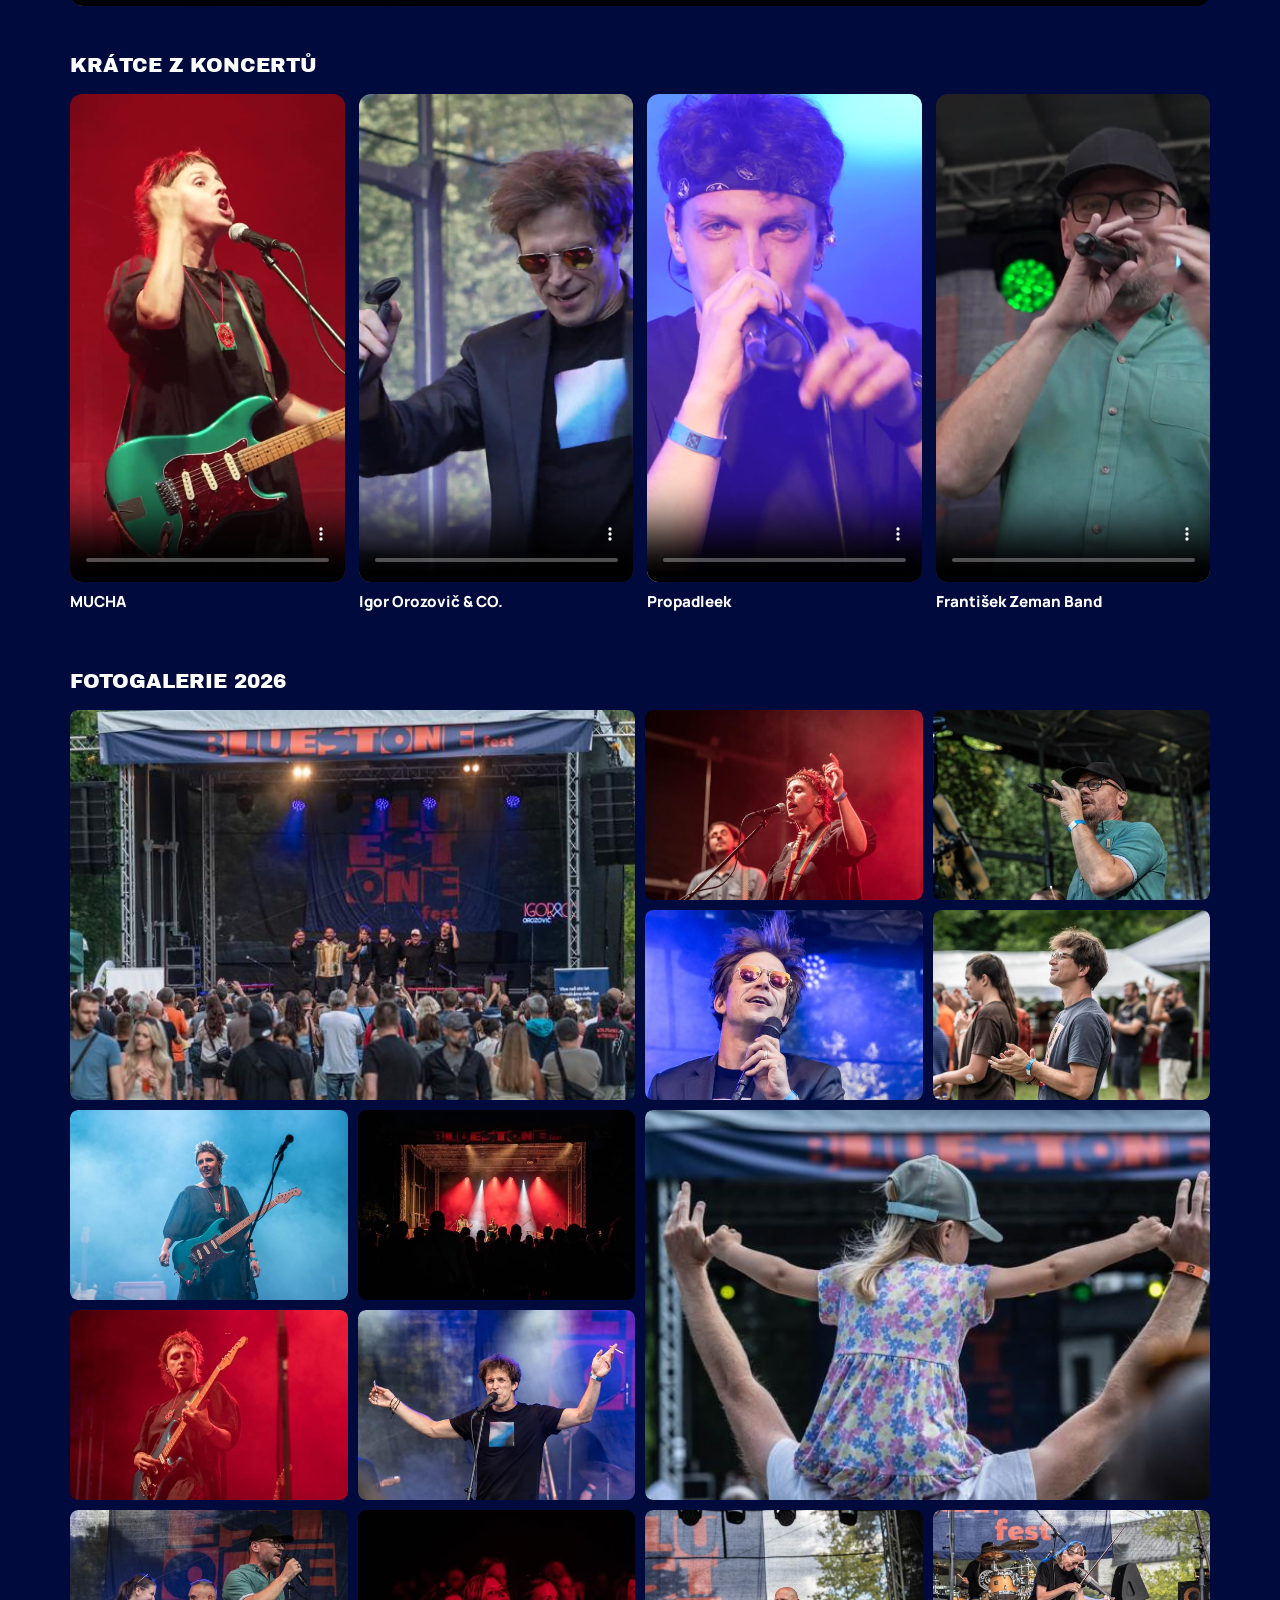
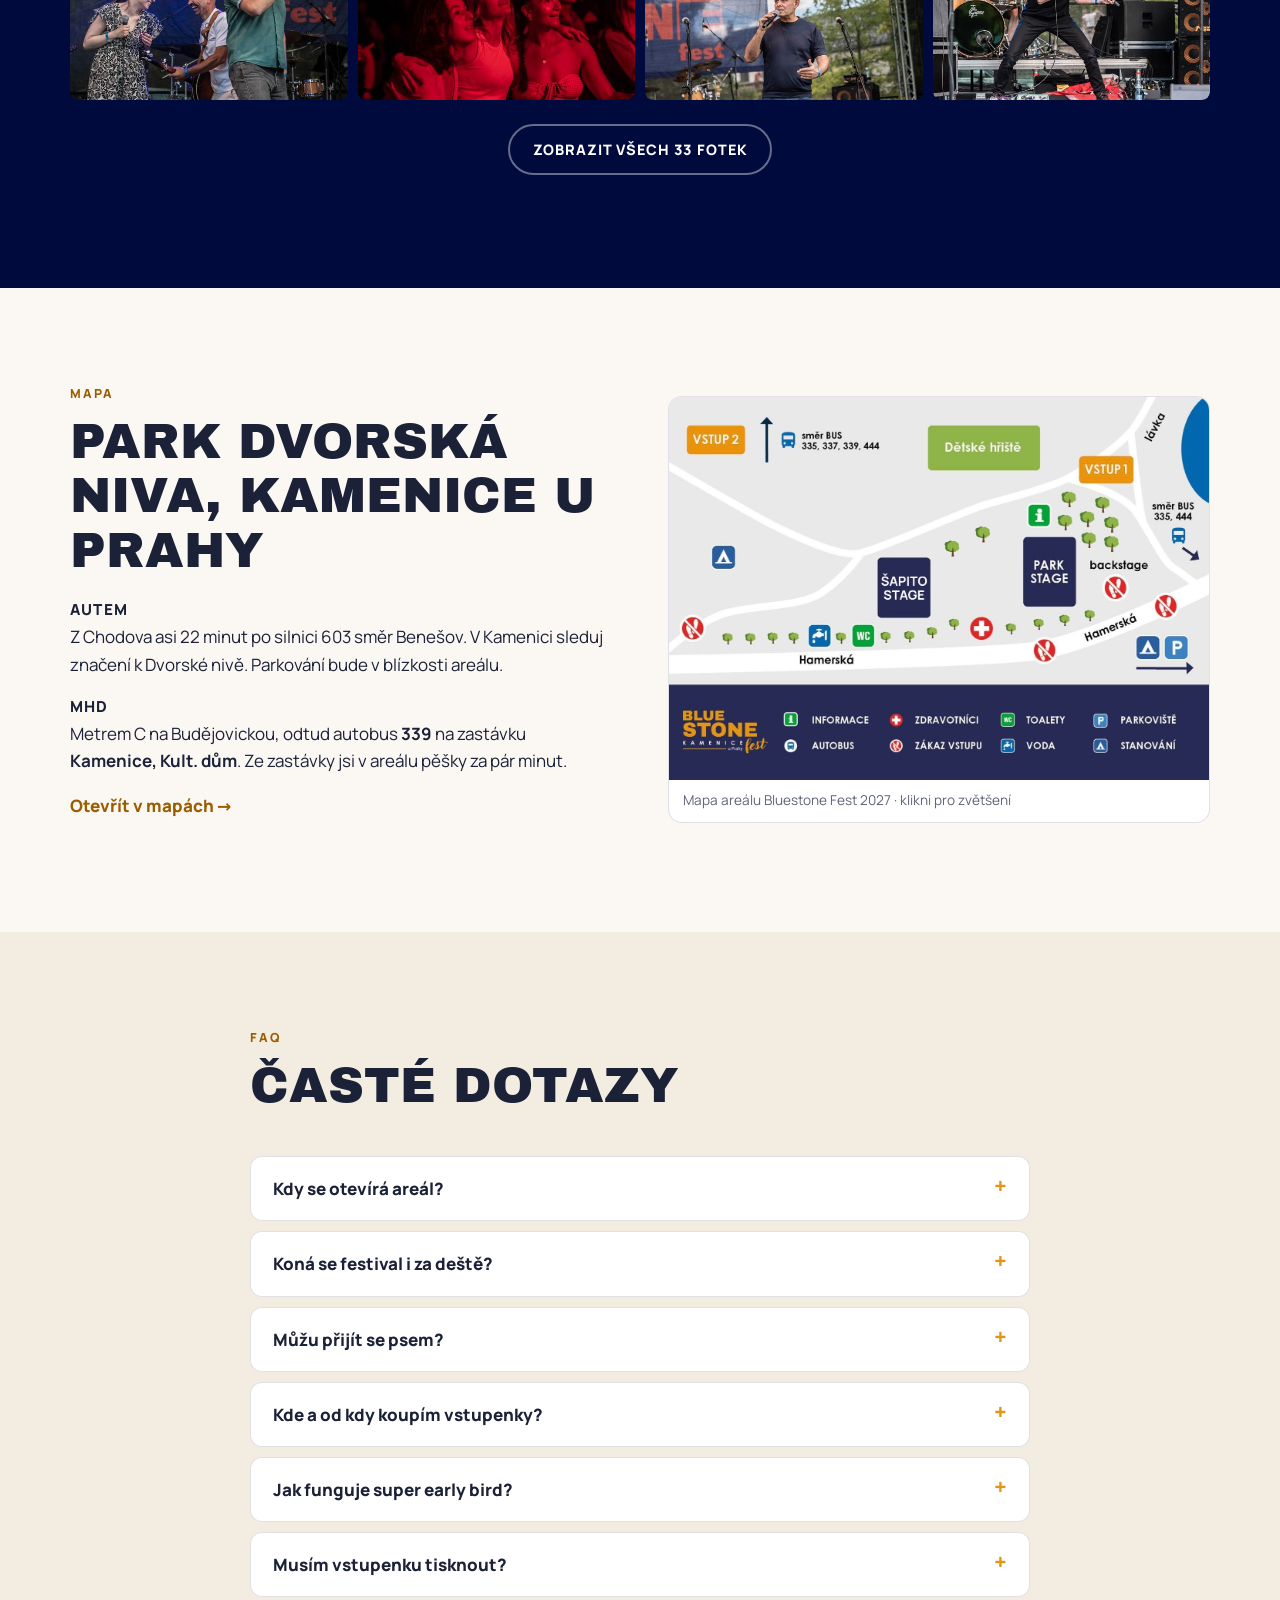
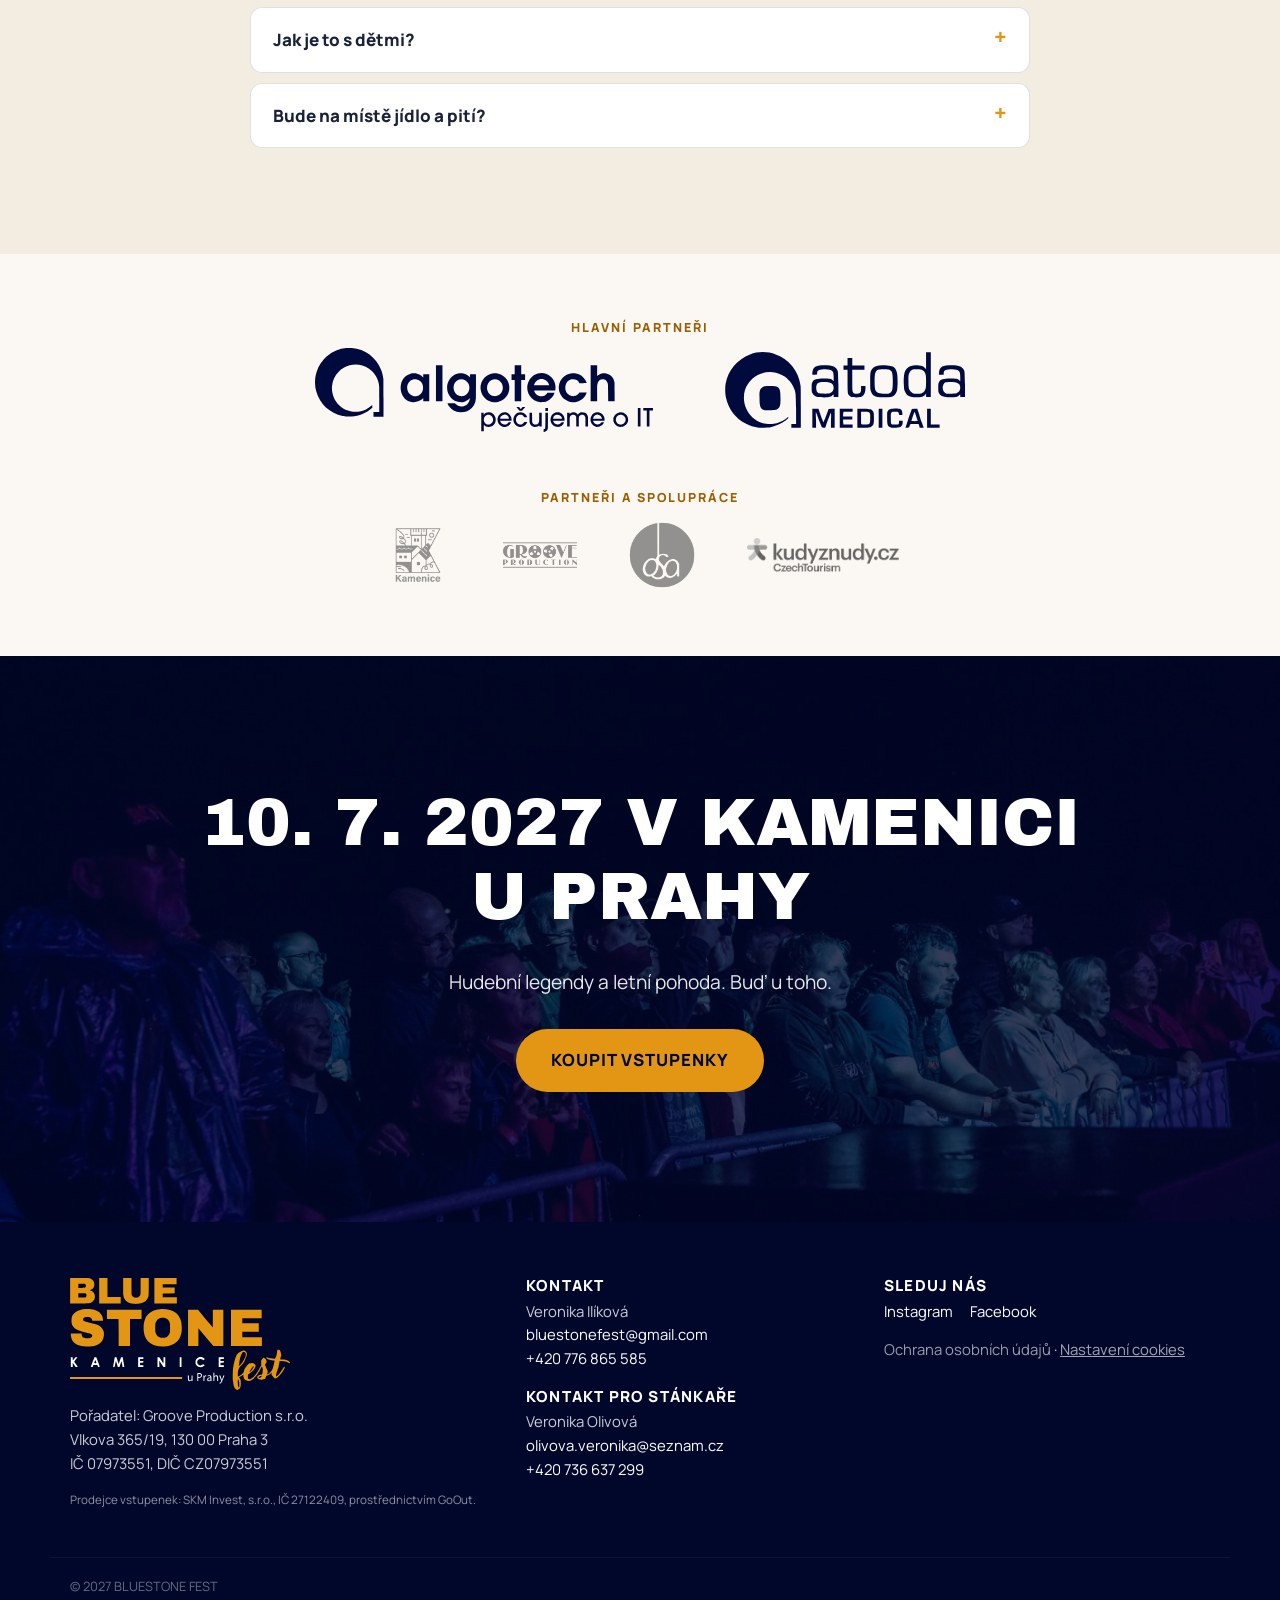
==== commit 568210d1: "Piel Canela: podrobnější představení kapely Co-Authored-By: Claude Fable 5.2 <noreply@anthropic.com>" ====
--- a/index.html
+++ b/index.html
@@ -352,7 +352,7 @@
       <article class="artist">
         <p class="artist__tag">Marseille · Francie</p>
         <h3>Piel Canela Marseille</h3>
-        <p>Zahraniční host ročníku 2027. Piel Canela je hudební skupina z Marseille, která hraje živou směsici latinskoamerických a středomořských stylů (rumba, cumbia, bolero, flamenco).</p>
+        <p>Zahraniční host ročníku 2027. Kapela z Marseille kolem zpěvačky Elisabet Gomez, která vyrostla v Barceloně s kolumbijskou cumbií a flamenco načerpala přímo v andaluském Cádizu. Rumba, cumbia, bolero a flamenco s kytarou, akordeonem a cajónem. Hudba, u které se nedá sedět.</p>
         <div class="artist__links"><a class="lnk" style="background:#e00000" href="https://www.youtube.com/watch?v=KZGg4m2XNzM" target="_blank" rel="noopener">YouTube</a></div>
       </article>
       <article class="artist">
